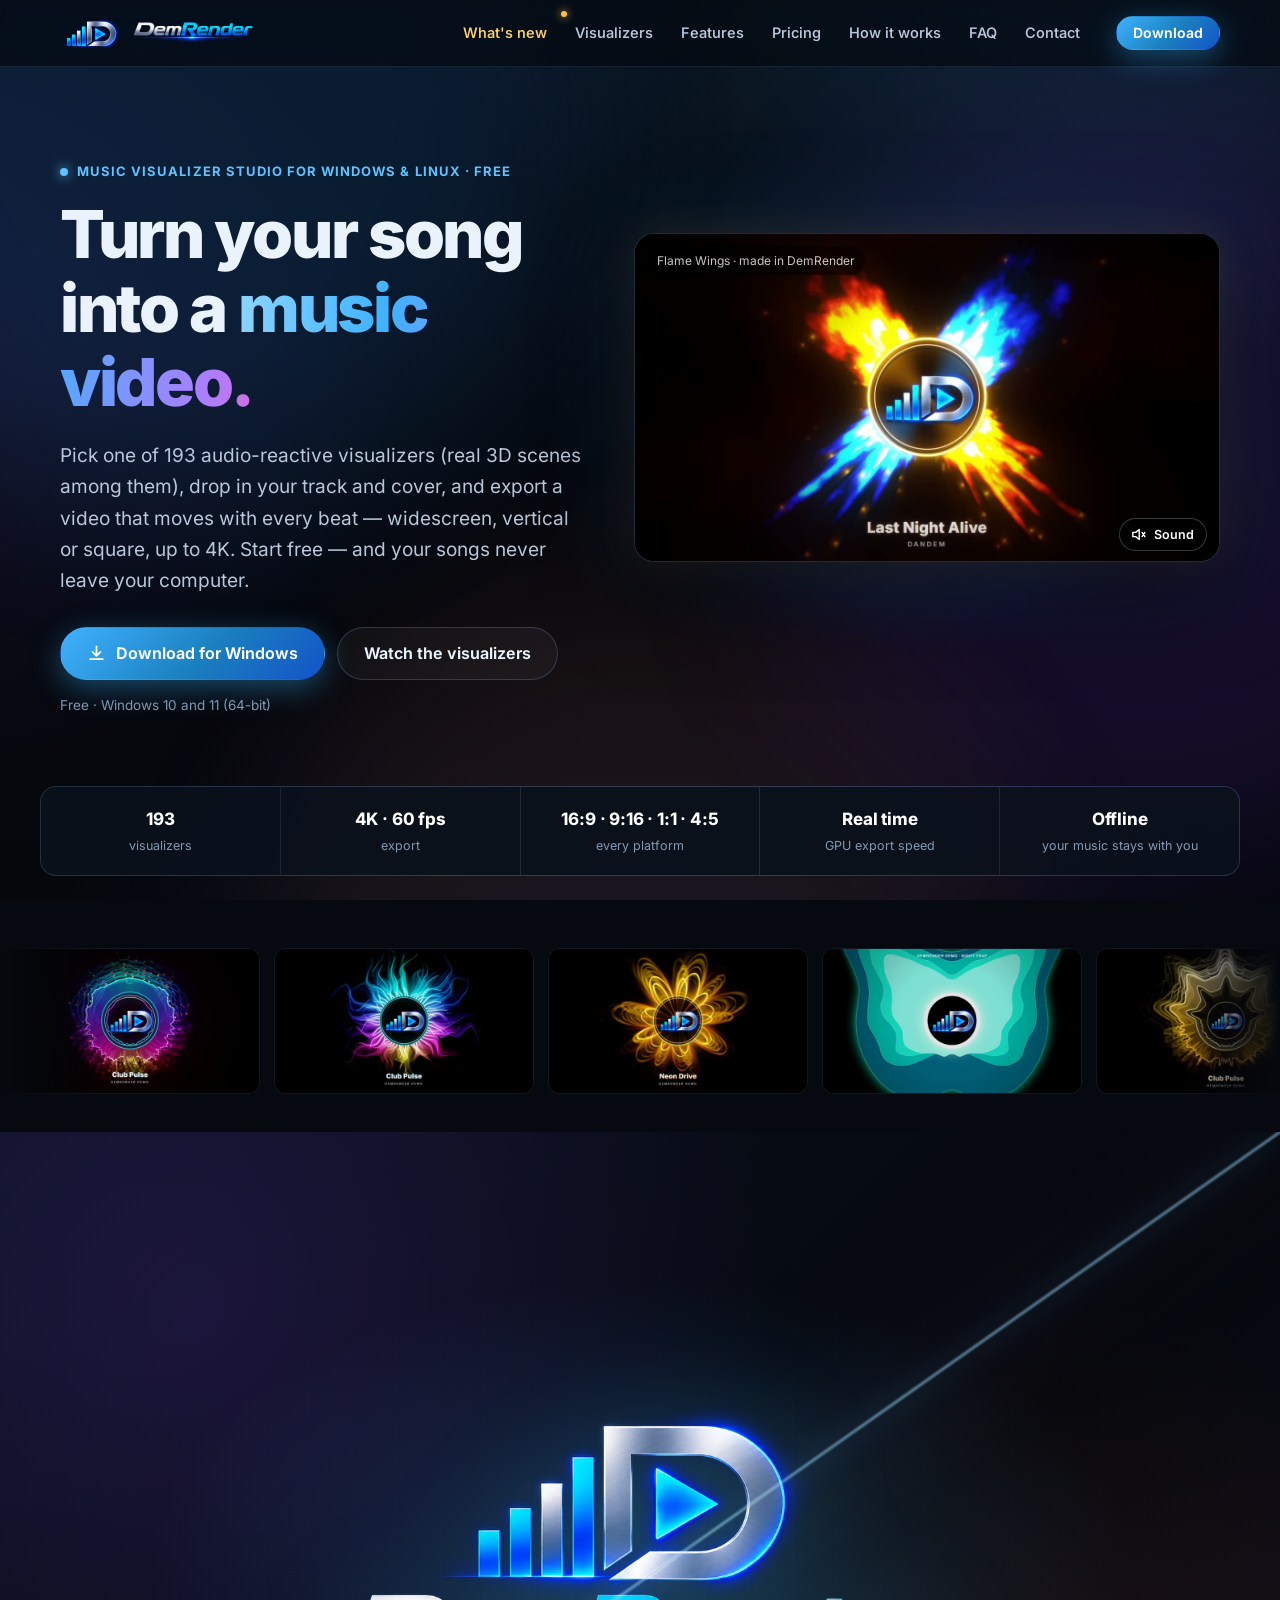
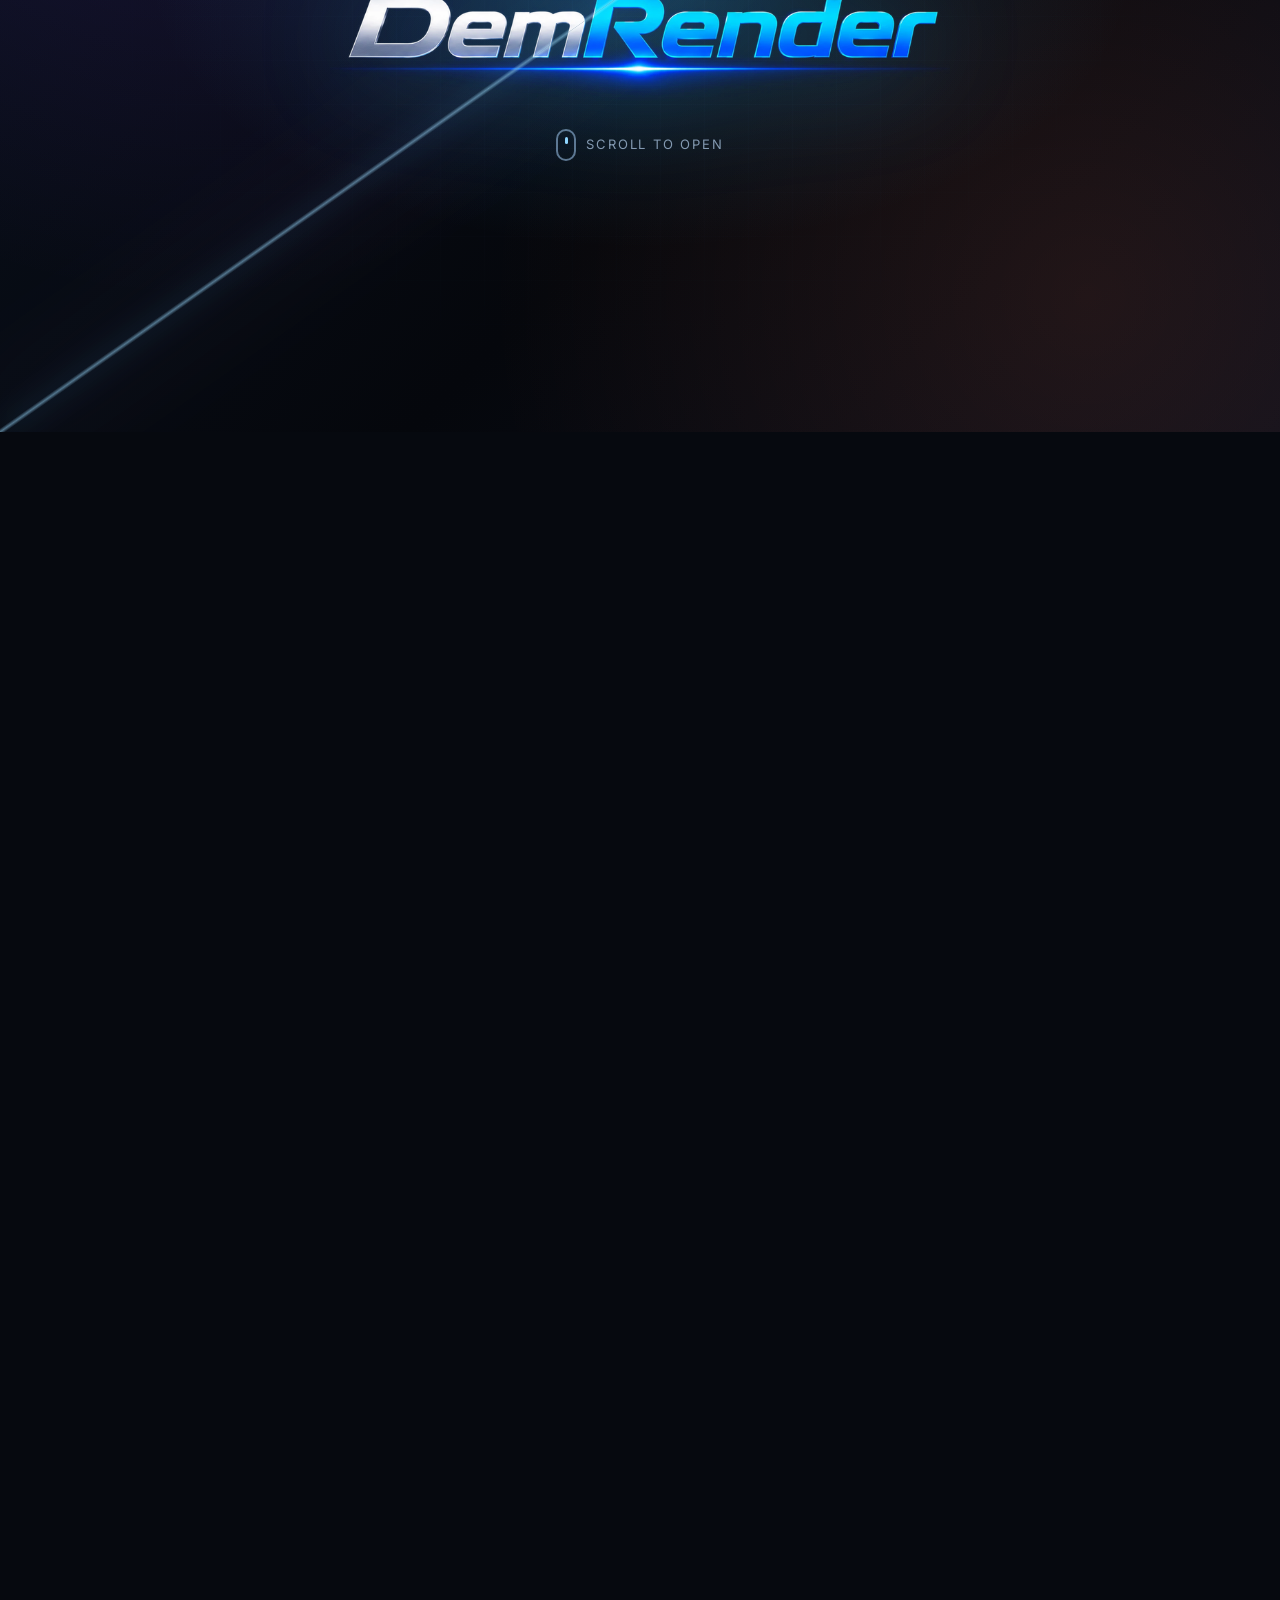
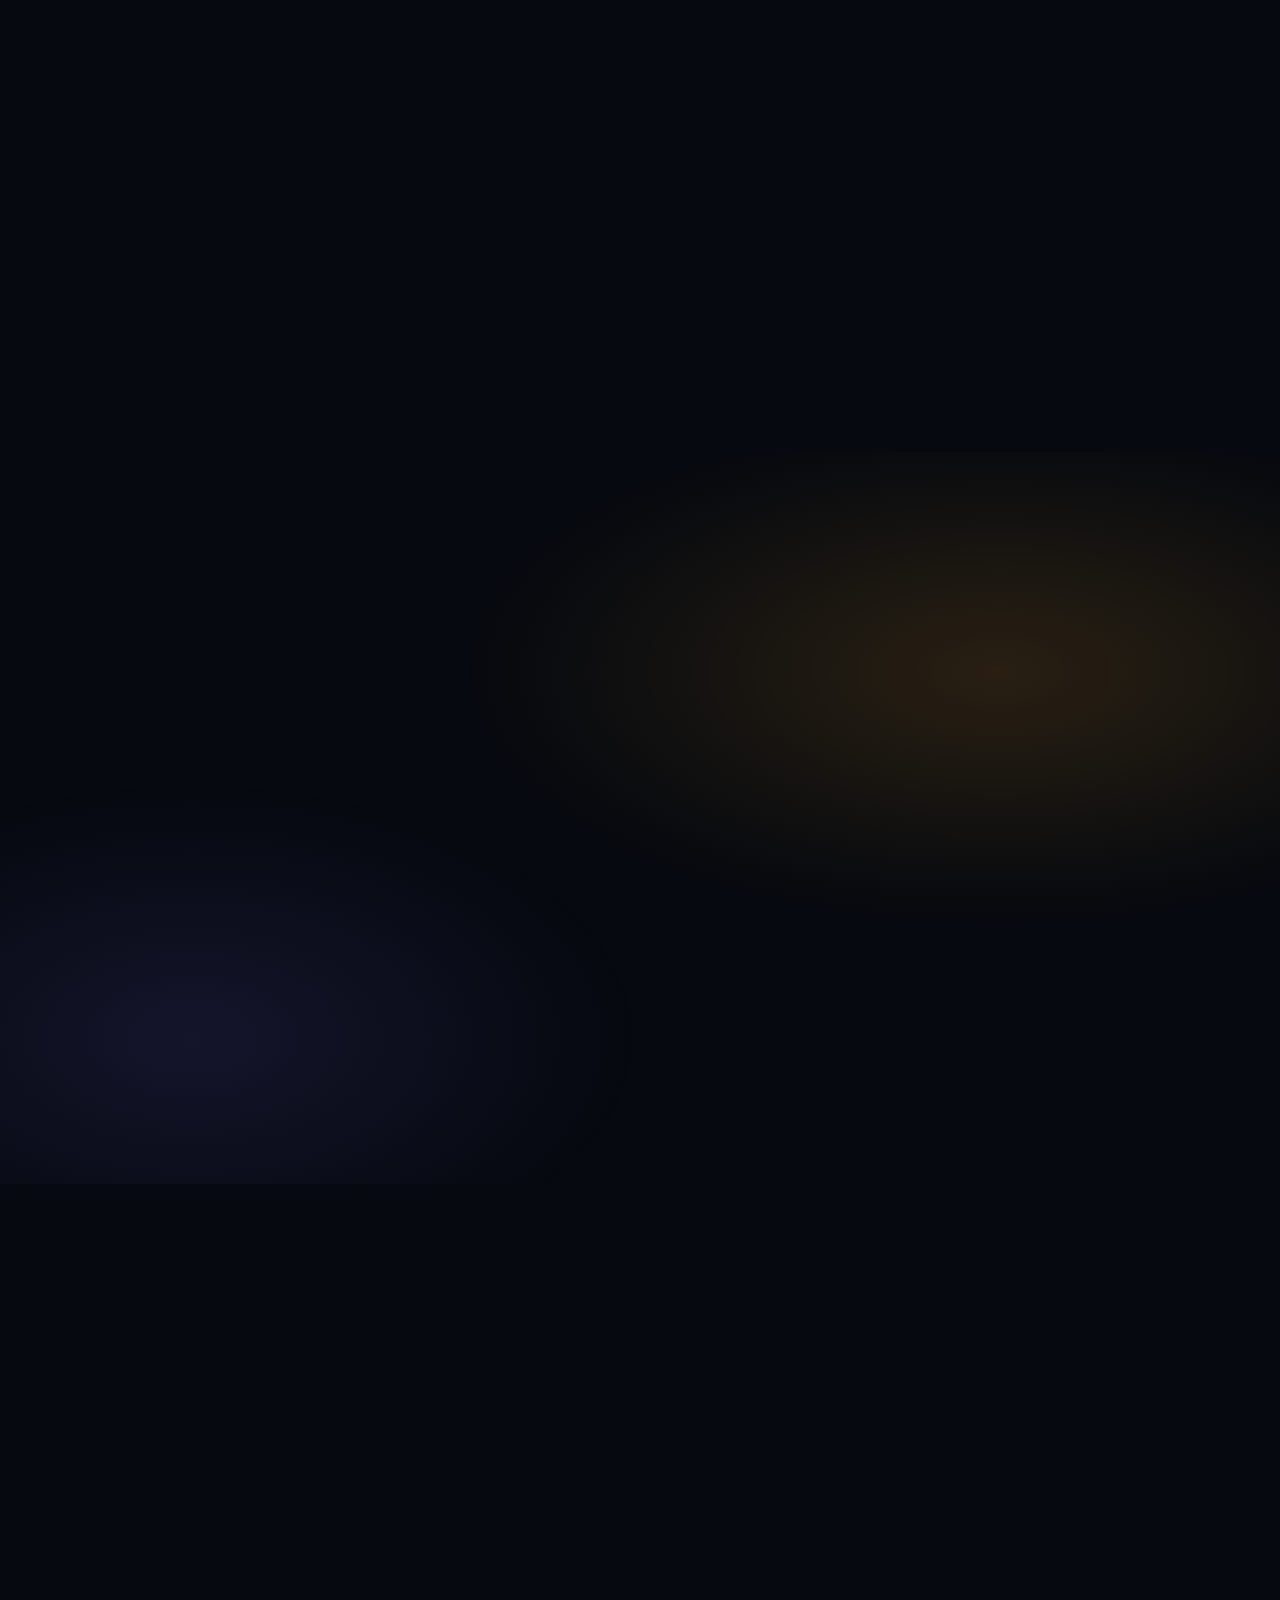
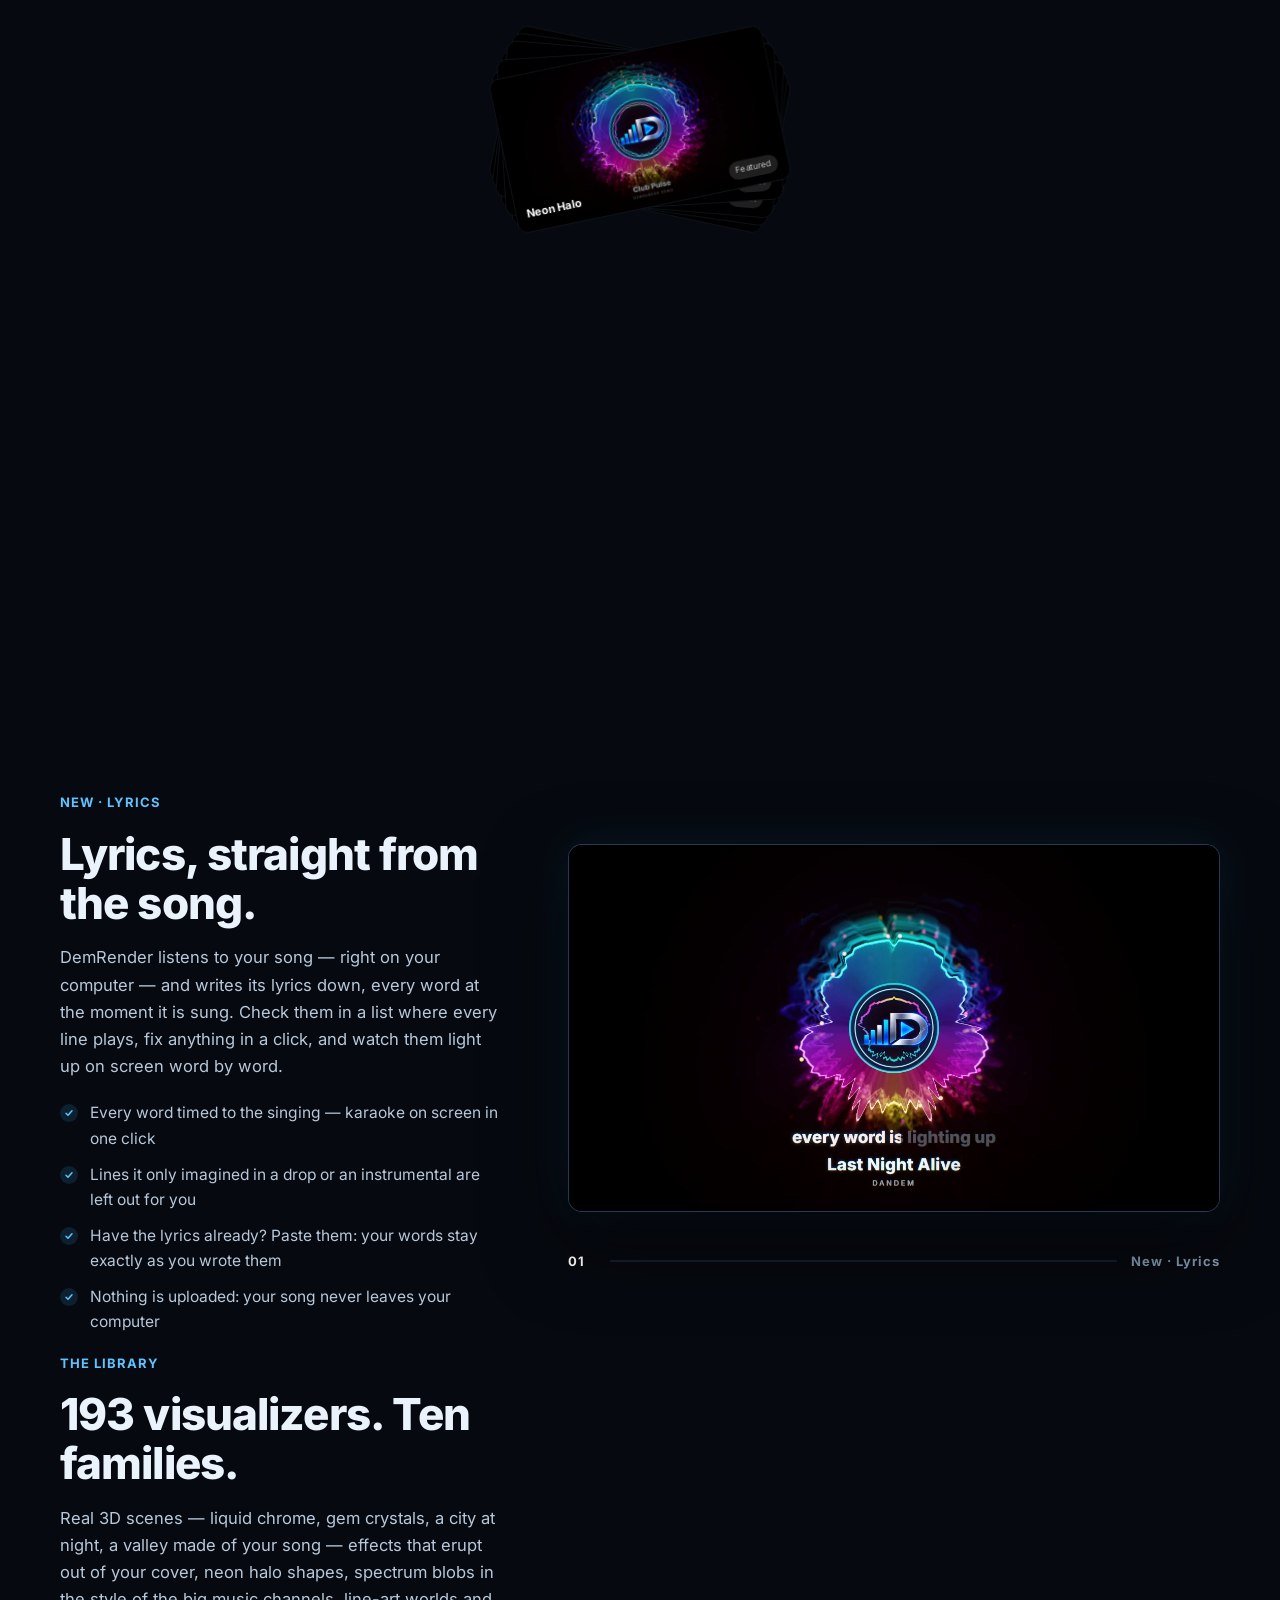
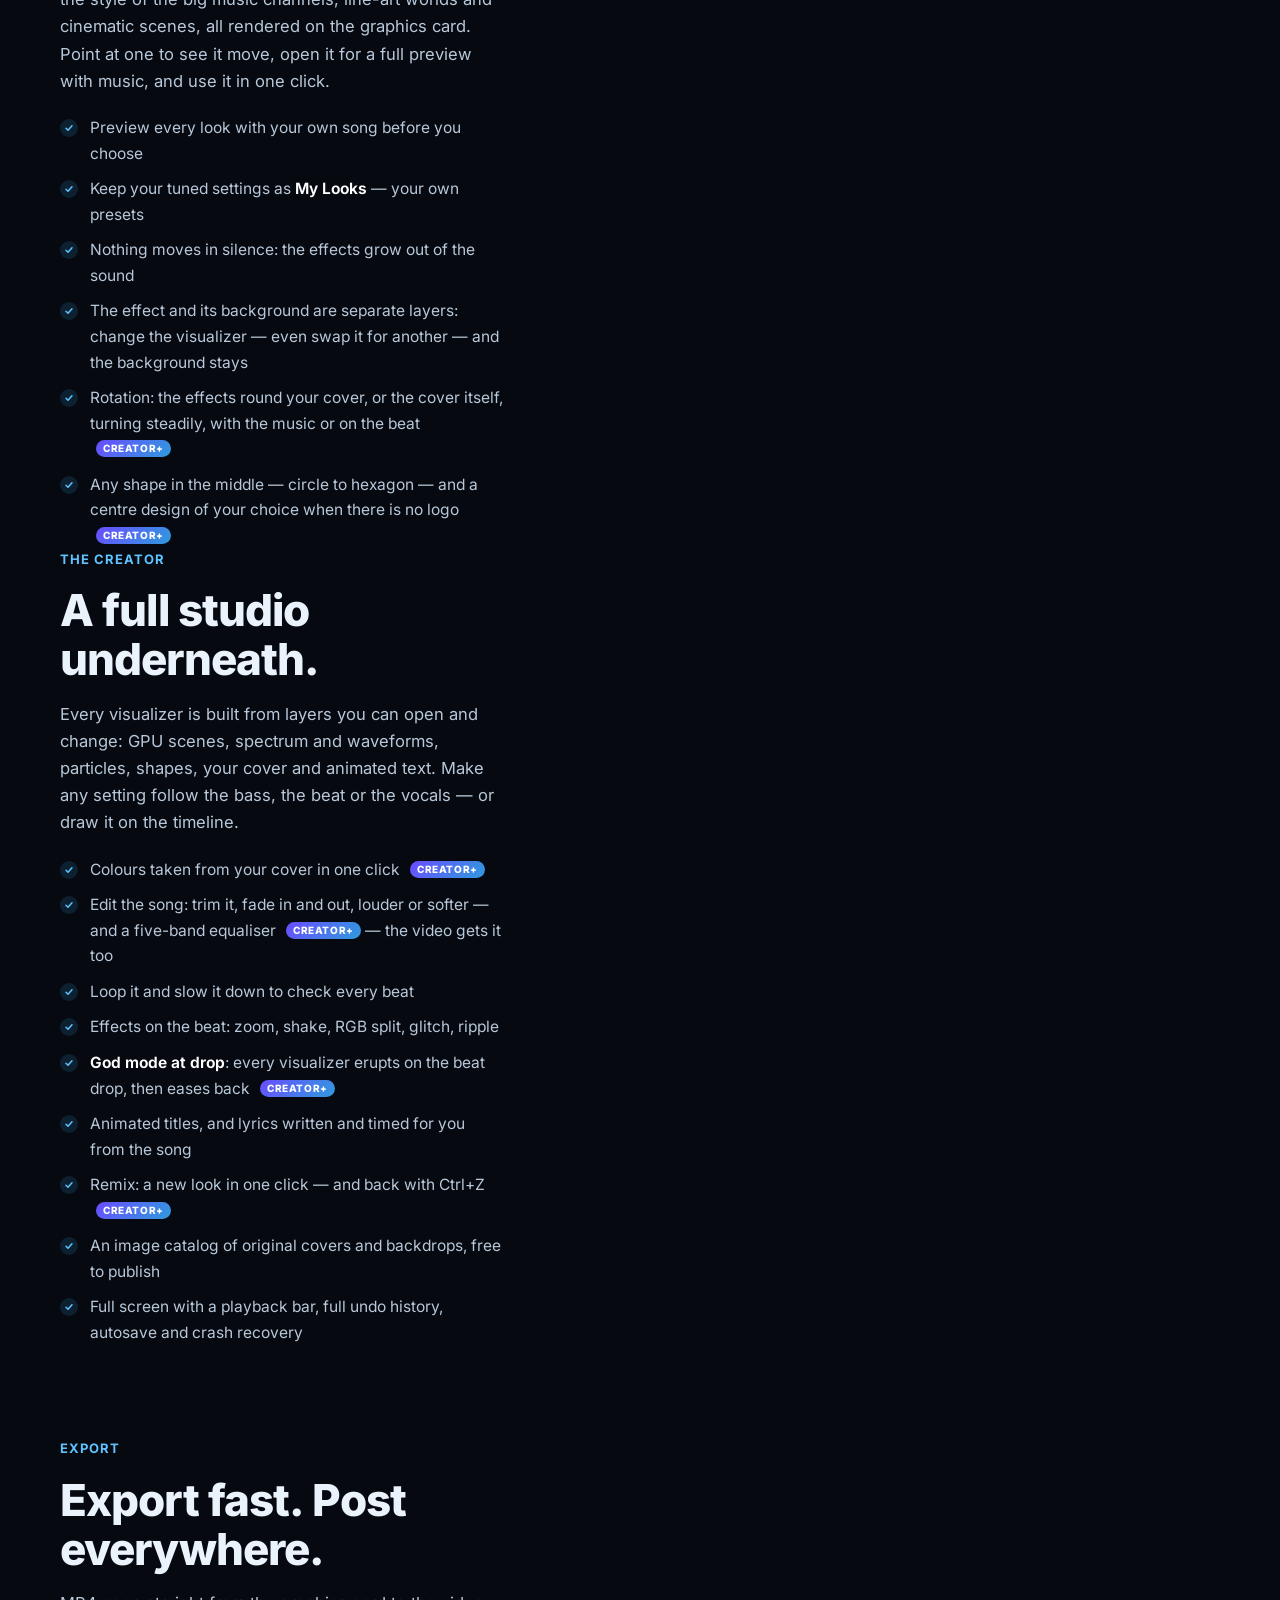
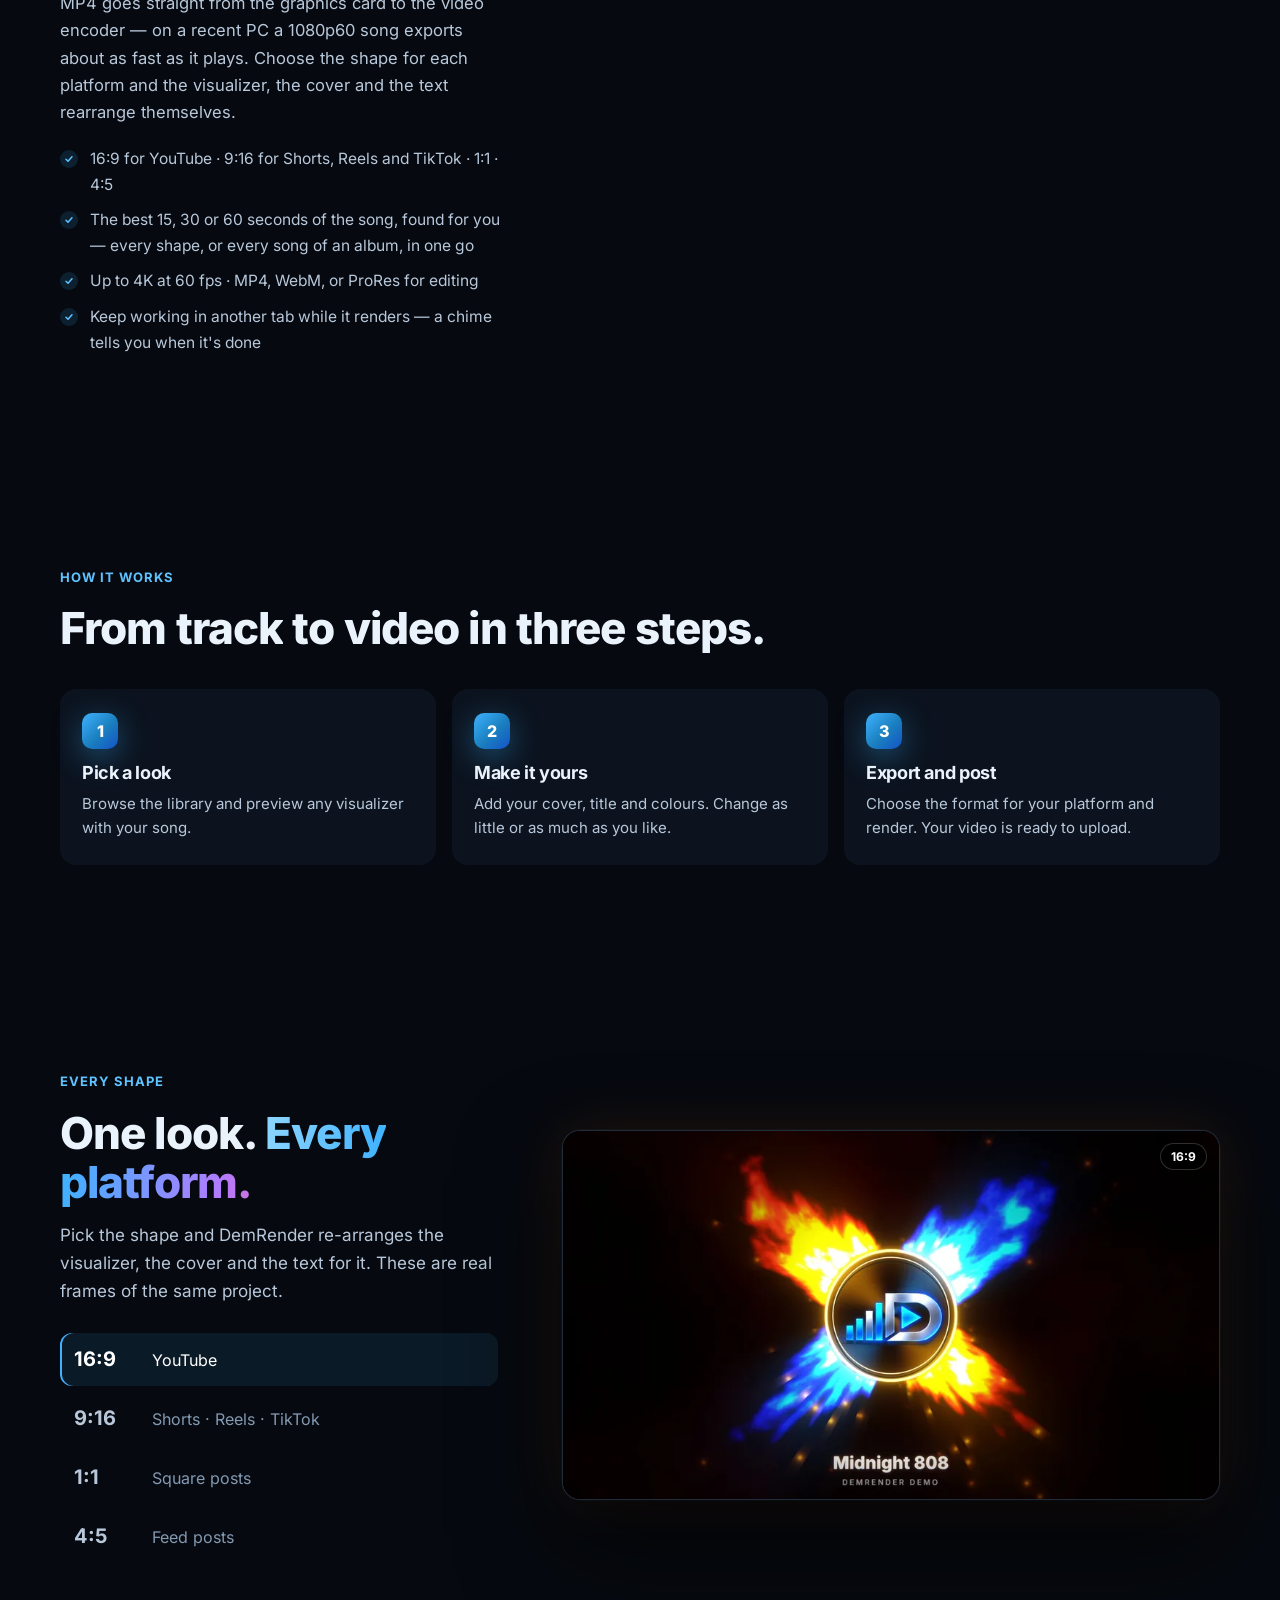
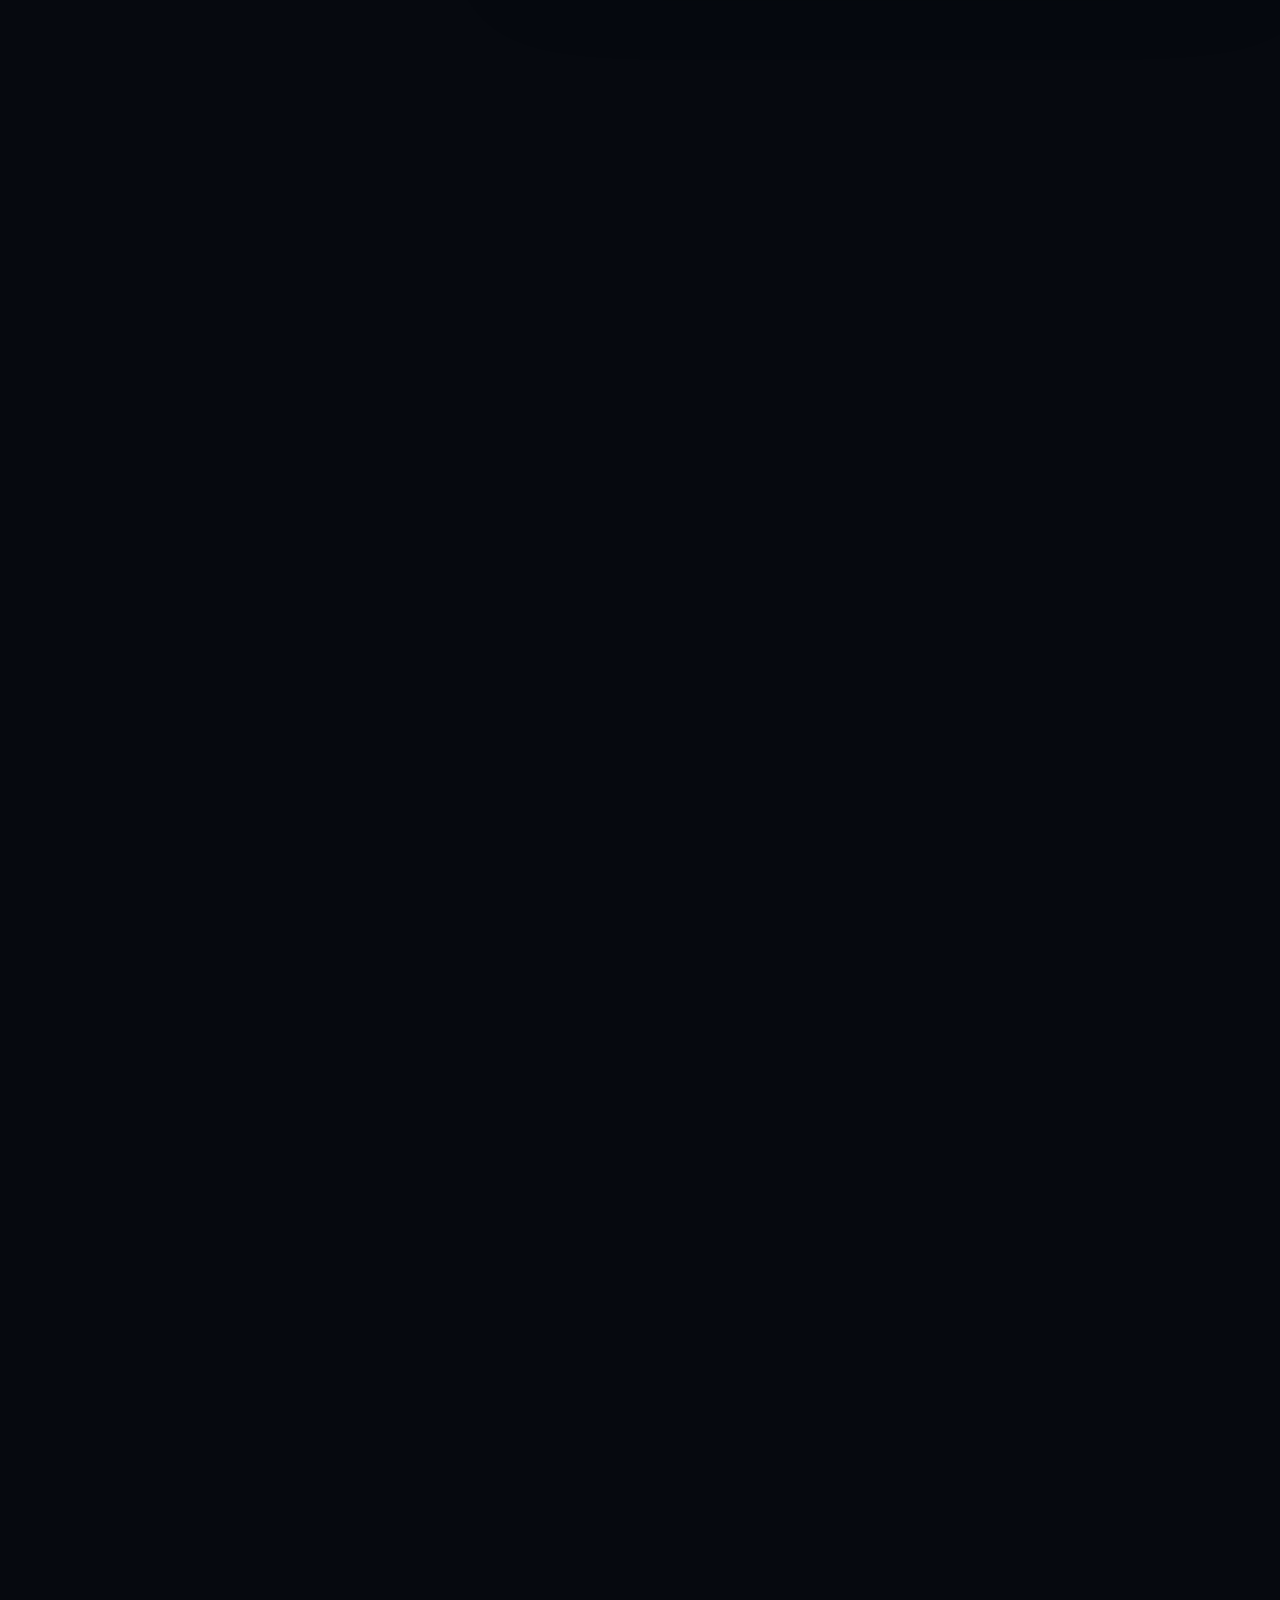
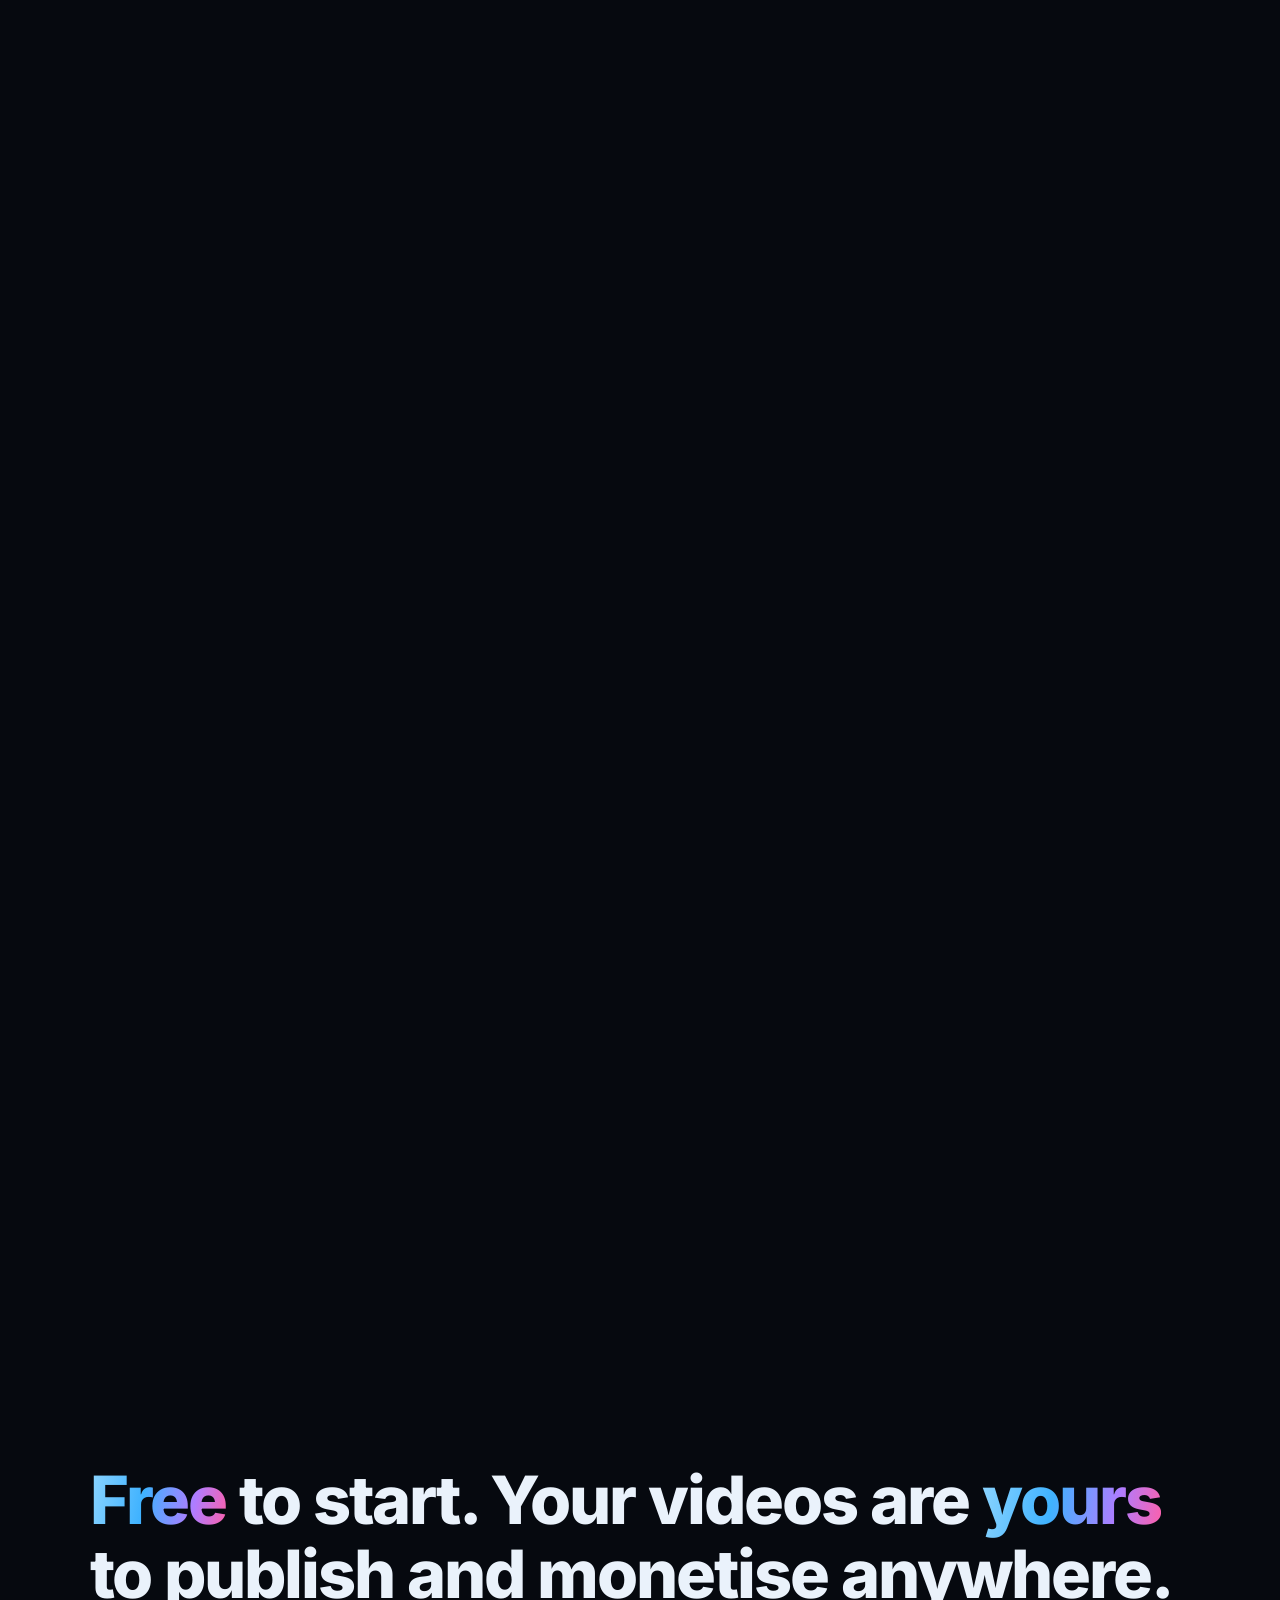
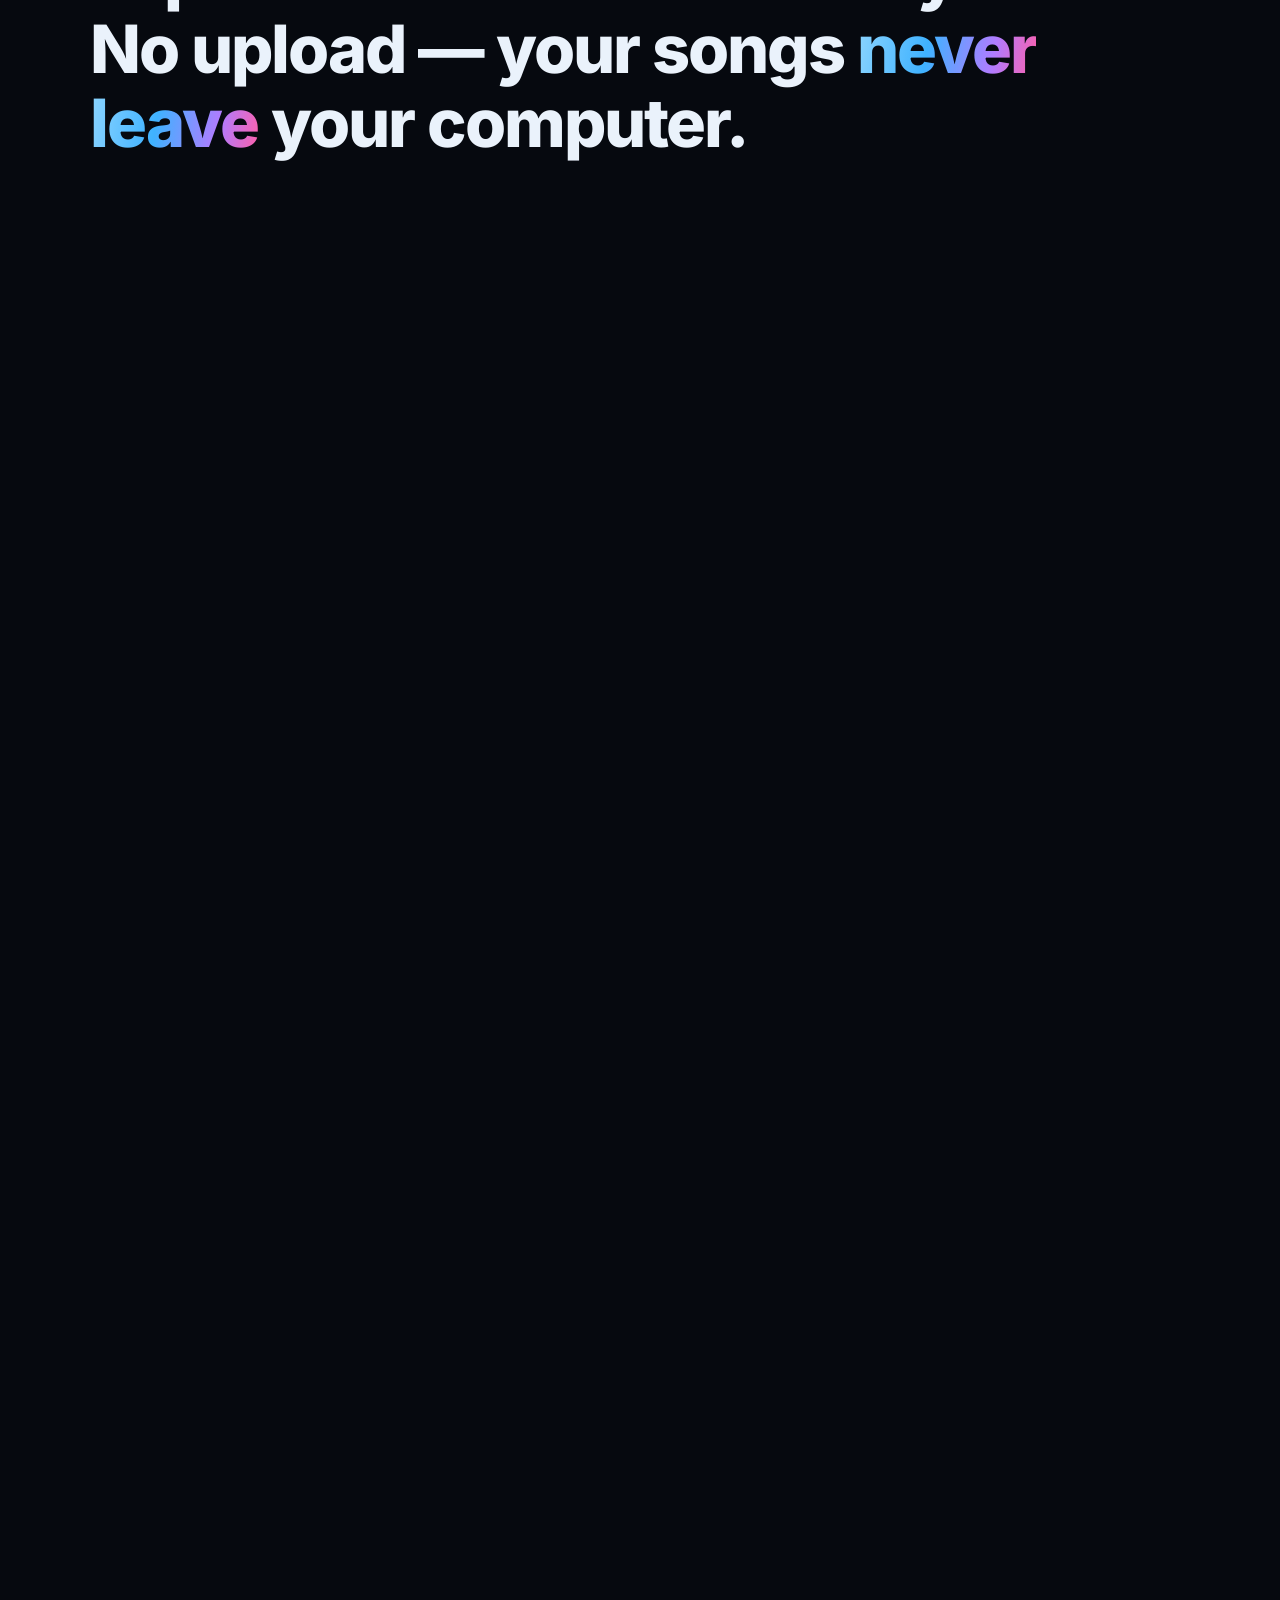
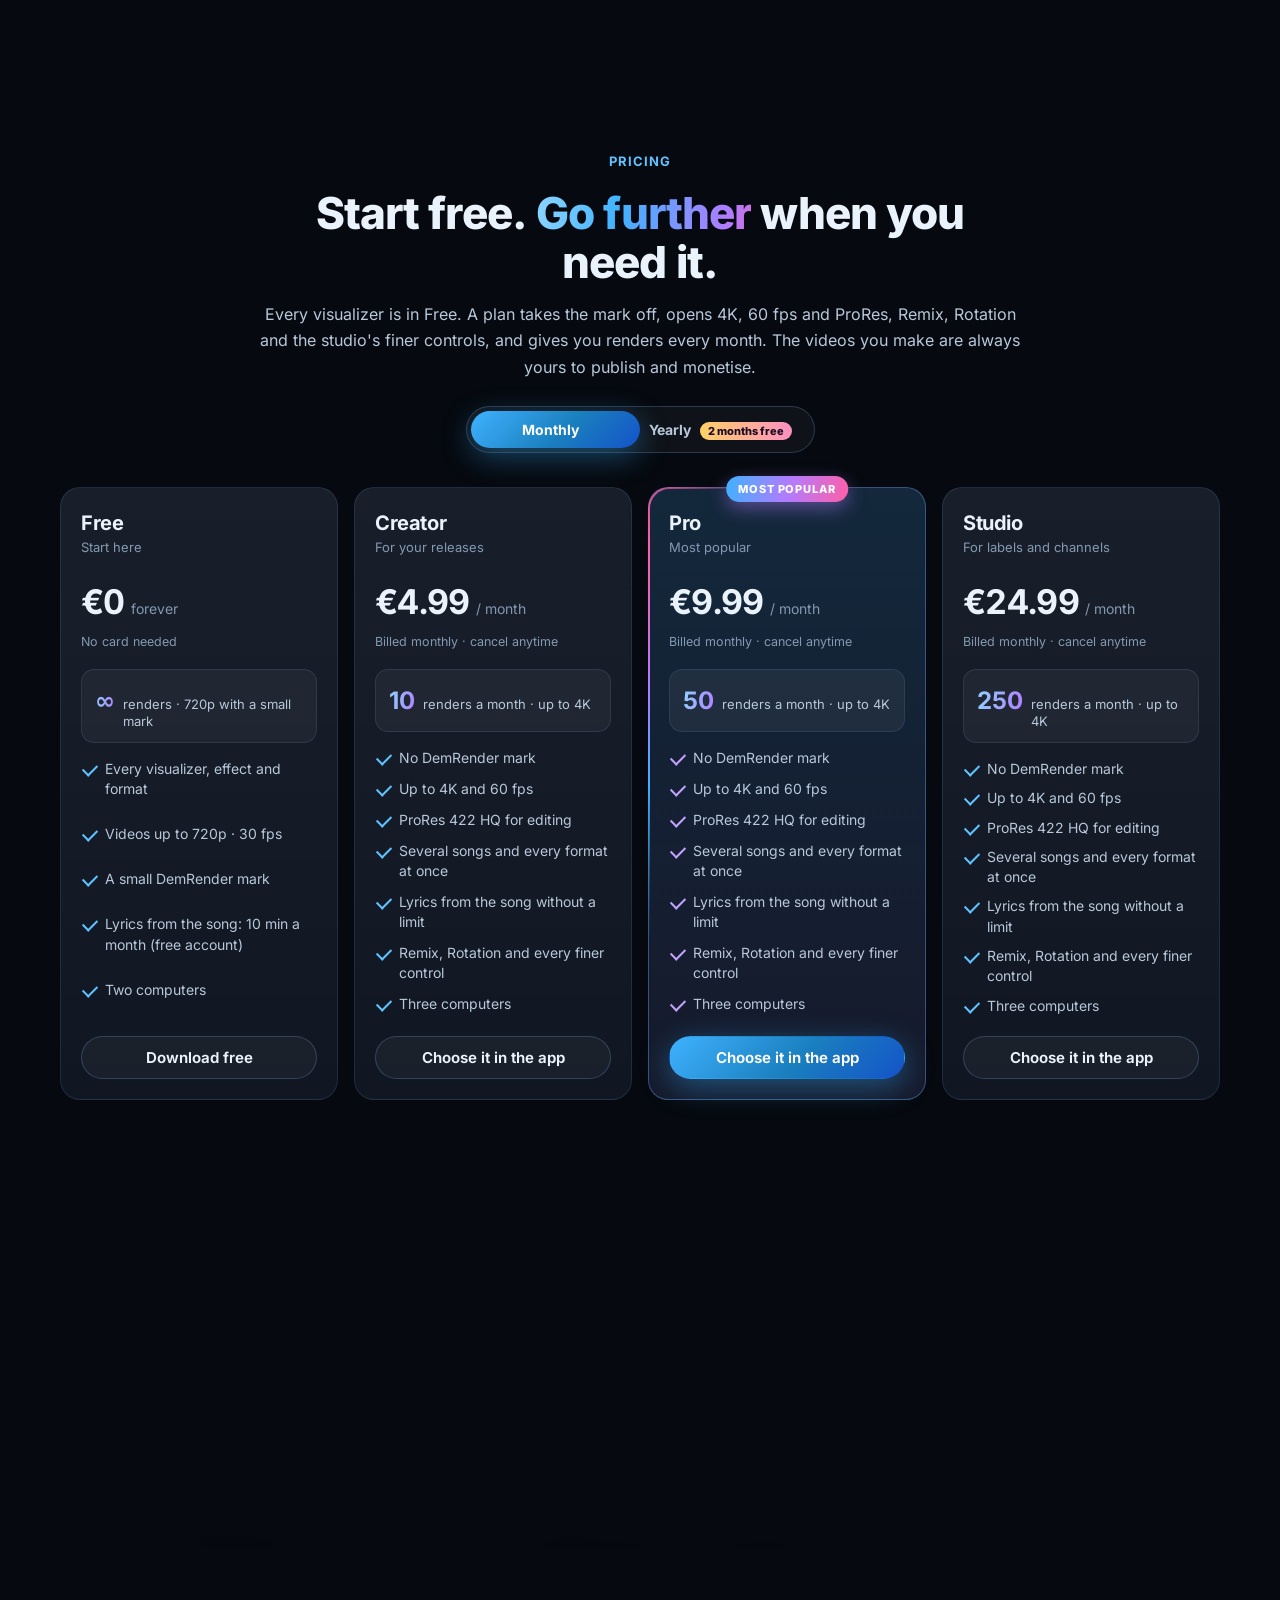
==== index.html @ 9b10d1fb "What's new showcase: use the Laser Crown visualizer for the God mode clip (nicer than the eclipse); " ====
<!DOCTYPE html>
<html lang="en">
<head>
  <meta charset="utf-8">
  <meta name="viewport" content="width=device-width, initial-scale=1">
  <meta http-equiv="Content-Security-Policy" content="default-src 'self'; script-src 'self'; style-src 'self' 'unsafe-inline'; img-src 'self' data:; media-src 'self'; font-src 'self'; connect-src 'self' https://api.github.com https://demrender-api.demrender-server.workers.dev; object-src 'none'; base-uri 'none'; form-action 'none'">
  <meta name="referrer" content="strict-origin-when-cross-origin">
  <title>DemRender — turn your song into a music video</title>
  <meta name="description" content="DemRender is a music visualizer studio for Windows and Linux: 193 audio-reactive visualizers, lyrics written and timed from your song, a full creator and fast export up to 4K — vertical, square or widescreen. Start free; plans from €4.99 a month.">
  <link rel="canonical" href="https://demrender.com/">
  <meta name="theme-color" content="#06090f">
  <meta property="og:type" content="website">
  <meta property="og:site_name" content="DemRender">
  <meta property="og:title" content="DemRender — turn your song into a music video">
  <meta property="og:description" content="193 audio-reactive visualizers, lyrics from your song, a full creator and fast export up to 4K. Start free on Windows and Linux.">
  <meta property="og:url" content="https://demrender.com/">
  <meta property="og:image" content="https://demrender.com/assets/img/og.jpg">
  <meta property="og:image:width" content="1200">
  <meta property="og:image:height" content="630">
  <meta name="twitter:card" content="summary_large_image">
  <link rel="icon" href="/favicon.ico" sizes="any">
  <link rel="icon" type="image/png" href="/favicon.png">
  <link rel="apple-touch-icon" href="/assets/img/apple-touch-icon.png">
  <link rel="preload" href="/assets/fonts/inter-latin-wght-normal.woff2" as="font" type="font/woff2" crossorigin>
  <link rel="stylesheet" href="/assets/site.css?v=11">
  <script src="/assets/early.js?v=7"></script>
  <script type="application/ld+json">
  {
    "@context": "https://schema.org",
    "@type": "SoftwareApplication",
    "name": "DemRender",
    "applicationCategory": "MultimediaApplication",
    "operatingSystem": "Windows 10, Windows 11, Linux",
    "description": "Music visualizer studio: audio-reactive visualizers, lyrics written and timed from the song, a full creator and video export up to 4K.",
    "url": "https://demrender.com/",
    "image": "https://demrender.com/assets/img/og.jpg",
    "offers": [
      { "@type": "Offer", "name": "Free", "price": "0", "priceCurrency": "EUR" },
      { "@type": "Offer", "name": "Creator", "price": "4.99", "priceCurrency": "EUR" },
      { "@type": "Offer", "name": "Pro", "price": "9.99", "priceCurrency": "EUR" },
      { "@type": "Offer", "name": "Studio", "price": "24.99", "priceCurrency": "EUR" }
    ],
    "publisher": { "@type": "Organization", "name": "Dandem", "email": "contact@demrender.com" }
  }
  </script>
</head>
<body>
  <a class="skip" href="#main">Skip to content</a>
  <div class="progress" id="progress" aria-hidden="true"></div>
  <div class="aurora" aria-hidden="true"><i></i><i></i><i></i></div>

  <header class="top" id="top">
    <div class="wrap top-in">
      <a class="brand" href="#top" aria-label="DemRender — home">
        <img src="/assets/img/logo-mark.png" alt="" width="120" height="60" class="brand-mark">
        <img src="/assets/img/wordmark.png" alt="DemRender" width="320" height="56" class="brand-word">
      </a>
      <nav class="nav" aria-label="Main">
        <a href="#whatsnew" class="nav-new">What's new</a>
        <a href="#visualizers">Visualizers</a>
        <a href="#features">Features</a>
        <a href="#pricing">Pricing</a>
        <a href="#how">How it works</a>
        <a href="#faq">FAQ</a>
        <a href="#contact">Contact</a>
      </nav>
      <a class="btn btn-sm btn-primary dl-link" href="https://github.com/dagafitei72-cpu/demrender-releases/releases/latest" data-dl>Download</a>
    </div>
  </header>

  <main id="main">
    <!-- ================================================================ hero -->
    <section class="hero" id="hero">
      <div class="wrap hero-in">
        <div class="hero-copy">
          <p class="eyebrow" data-reveal><span class="dot"></span>Music visualizer studio for&nbsp;Windows&nbsp;&amp;&nbsp;Linux&nbsp;·&nbsp;Free</p>
          <h1 data-reveal>Turn your song into a&nbsp;<span class="grad">music video.</span></h1>
          <p class="lead" data-reveal>Pick one of 193 audio-reactive visualizers (real 3D scenes among them), drop in your track and cover, and export a video that moves with every beat — widescreen,
            vertical or square, up to 4K. Start free — and your songs never leave your computer.</p>
          <div class="cta" data-reveal>
            <a data-magnetic class="btn btn-primary btn-lg dl-link" href="https://github.com/dagafitei72-cpu/demrender-releases/releases/latest" data-dl>
              <svg viewBox="0 0 24 24" aria-hidden="true"><path d="M12 3v12m0 0-5-5m5 5 5-5M4 19h16"/></svg>
              <span data-dl-label>Download for Windows</span>
            </a>
            <a class="btn btn-ghost btn-lg" href="#visualizers">Watch the visualizers</a>
          </div>
          <p class="dl-info" data-info>Free · Windows 10 and 11 (64-bit)</p>
          <p class="dl-alt" data-alt hidden>
            <svg viewBox="0 0 24 24" aria-hidden="true"><path d="M12 3v12m0 0-5-5m5 5 5-5M4 19h16"/></svg>
            Also for <a href="https://github.com/dagafitei72-cpu/demrender-releases/releases/latest" data-dl-alt>Linux (AppImage)</a><span data-alt-size></span>
          </p>
        </div>
        <div class="hero-stage" data-reveal>
          <div class="player" id="heroPlayer">
            <video id="heroVideo" src="/assets/media/hero-trap.mp4" poster="/assets/media/hero-trap.jpg" muted loop playsinline preload="auto" aria-label="Flame Wings visualizer on Last Night Alive by dandem, exported from DemRender"></video>
            <button class="sound" id="heroSound" type="button" aria-pressed="false" title="Sound on">
              <svg class="i-off" viewBox="0 0 24 24" aria-hidden="true"><path d="M4 9h4l5-4v14l-5-4H4z"/><path d="M17 9l4 6m0-6-4 6"/></svg>
              <svg class="i-on" viewBox="0 0 24 24" aria-hidden="true"><path d="M4 9h4l5-4v14l-5-4H4z"/><path d="M16.5 8.5a5 5 0 0 1 0 7M19 6a8.5 8.5 0 0 1 0 12"/></svg>
              <span>Sound</span>
            </button>
            <span class="tag">Flame Wings · made in DemRender</span>
          </div>
          <canvas class="eq" id="heroEq" aria-hidden="true"></canvas>
        </div>
      </div>
      <ul class="wrap stats" aria-label="DemRender at a glance" data-reveal>
        <li><b data-count="193">193</b><span>visualizers</span></li>
        <li><b>4K · 60 fps</b><span>export</span></li>
        <li><b>16:9 · 9:16 · 1:1 · 4:5</b><span>every platform</span></li>
        <li><b>Real time</b><span>GPU export speed</span></li>
        <li><b>Offline</b><span>your music stays with you</span></li>
      </ul>
      <div class="marquee" aria-label="A few of the visualizers">
        <div class="mq-track" id="mqTrack">
            <button class="mq-item" type="button" data-clip="pro-neon-halo" data-name="Neon Halo"><img src="/assets/media/pro-neon-halo.webp" alt="" width="320" height="180" loading="lazy"><span>Neon Halo</span></button>
            <button class="mq-item" type="button" data-clip="plasma-tendrils" data-name="Plasma Tendrils"><img src="/assets/media/plasma-tendrils.webp" alt="" width="320" height="180" loading="lazy"><span>Plasma Tendrils</span></button>
            <button class="mq-item" type="button" data-clip="solar-flares" data-name="Solar Flares"><img src="/assets/media/solar-flares.webp" alt="" width="320" height="180" loading="lazy"><span>Solar Flares</span></button>
            <button class="mq-item" type="button" data-clip="teal-ears" data-name="Teal Ears"><img src="/assets/media/teal-ears.webp" alt="" width="320" height="180" loading="lazy"><span>Teal Ears</span></button>
            <button class="mq-item" type="button" data-clip="halo-crown" data-name="Halo Crown"><img src="/assets/media/halo-crown.webp" alt="" width="320" height="180" loading="lazy"><span>Halo Crown</span></button>
            <button class="mq-item" type="button" data-clip="lightning-halo" data-name="Lightning Halo"><img src="/assets/media/lightning-halo.webp" alt="" width="320" height="180" loading="lazy"><span>Lightning Halo</span></button>
            <button class="mq-item" type="button" data-clip="supernova" data-name="Supernova"><img src="/assets/media/supernova.webp" alt="" width="320" height="180" loading="lazy"><span>Supernova</span></button>
            <button class="mq-item" type="button" data-clip="vital-signs" data-name="Vital Signs"><img src="/assets/media/vital-signs.webp" alt="" width="320" height="180" loading="lazy"><span>Vital Signs</span></button>
            <button class="mq-item" type="button" data-clip="double-helix" data-name="Double Helix"><img src="/assets/media/double-helix.webp" alt="" width="320" height="180" loading="lazy"><span>Double Helix</span></button>
            <button class="mq-item" type="button" data-clip="flame-wings" data-name="Flame Wings"><img src="/assets/media/flame-wings.webp" alt="" width="320" height="180" loading="lazy"><span>Flame Wings</span></button>
        </div>
      </div>
    </section>

    <!-- ============================================ the gates: open on the scroll -->
    <section class="gate" id="gate" aria-label="Your music, made visible">
      <div class="gate-sticky">
        <div class="gate-inside">
          <video class="gate-video" src="/assets/media/gate-neon-halo.mp4" poster="/assets/media/gate-neon-halo.jpg" muted loop playsinline preload="none" data-auto aria-hidden="true"></video>
          <div class="gate-copy">
            <p class="eyebrow">Made in DemRender</p>
            <h2>Your music, <span class="grad">made visible.</span></h2>
            <p>Every visualizer in DemRender moves with the bass, the beat and the voice — like this one.</p>
          </div>
        </div>
        <div class="gate-door gate-a" aria-hidden="true">
          <div class="gate-face">
            <img src="/assets/img/logo-full.png" alt="" width="900" height="432" class="gate-logo">
            <p class="gate-hint"><span class="mouse"><i></i></span>Scroll to open</p>
          </div>
        </div>
        <div class="gate-door gate-b" aria-hidden="true">
          <div class="gate-face">
            <img src="/assets/img/logo-full.png" alt="" width="900" height="432" class="gate-logo">
            <p class="gate-hint"><span class="mouse"><i></i></span>Scroll to open</p>
          </div>
        </div>
        <div class="gate-seam" aria-hidden="true"></div>
      </div>
    </section>

    <!-- ===================================================== what's new: God mode -->
    <section class="section whatsnew" id="whatsnew" aria-label="What's new in DemRender">
      <div class="wrap">
        <p class="eyebrow new-badge" data-reveal><span class="pulse-dot"></span>New in 1.1.6 · God mode at drop</p>
        <div class="wn-grid">
          <div class="wn-copy" data-reveal>
            <h2>Your visualizer stays calm… <span class="grad">then the drop hits.</span></h2>
            <p class="sub">Flip one switch and every visualizer erupts on the beat drop — bigger, brighter, more energy, with a punch of zoom, shake and light — then eases back. One switch, all 193 visualizers, each in its own style.</p>
            <ul class="wn-steps" data-stagger>
              <li><span class="wn-n">1</span><div><b>Turn it on</b><span>Project settings → God mode at drop. It's a plan feature.</span></div></li>
              <li><span class="wn-n">2</span><div><b>DemRender finds the drops</b><span>The gold bands on the timeline. Drag, resize, add or remove them to place the eruption exactly where you want.</span></div></li>
              <li><span class="wn-n">3</span><div><b>Dial the madness</b><span>Intensity, size, energy, light and screen impact — from a subtle lift to total chaos.</span></div></li>
            </ul>
            <a class="btn btn-primary dl-link" href="https://github.com/dagafitei72-cpu/demrender-releases/releases/latest" data-dl>Try it — download free</a>
          </div>
          <figure class="wn-video" data-reveal data-tilt>
            <div class="wn-frame">
              <video src="/assets/media/godmode.mp4?v=2" poster="/assets/media/godmode.jpg?v=2" width="1280" height="720" muted loop playsinline preload="none" data-auto aria-label="A Laser Crown visualizer erupting on the drop with God mode"></video>
              <button class="wn-sound" type="button" aria-pressed="false" aria-label="Play with sound"><svg viewBox="0 0 24 24" fill="none" stroke="currentColor" stroke-width="2" stroke-linecap="round" stroke-linejoin="round"><path d="M11 5 6 9H2v6h4l5 4z"/><path class="wave" d="M16 9a4 4 0 0 1 0 6M19 6a8 8 0 0 1 0 12"/></svg></button>
              <span class="wn-tag">God mode · ON</span>
            </div>
          </figure>
        </div>
      </div>
    </section>

    <!-- ========================================================== gallery -->
    <section class="section" id="visualizers">
      <div class="wrap">
        <p class="eyebrow" data-reveal>Made in DemRender</p>
        <h2 data-reveal>Every frame driven by <span class="grad">the music.</span></h2>
        <p class="sub" data-reveal>These clips were exported straight from DemRender, on its own demo tracks. Point at one to see it move — click for sound.</p>
        <div class="gallery" id="gallery" data-deal>
          <button class="clip" data-clip="pro-neon-halo" data-name="Neon Halo" data-family="Featured"></button>
          <button class="clip" data-clip="plasma-tendrils" data-name="Plasma Tendrils" data-family="Burst"></button>
          <button class="clip" data-clip="solar-flares" data-name="Solar Flares" data-family="Burst"></button>
          <button class="clip" data-clip="teal-ears" data-name="Teal Ears" data-family="Spectrum blobs"></button>
          <button class="clip" data-clip="halo-crown" data-name="Halo Crown" data-family="Halo shapes"></button>
          <button class="clip" data-clip="lightning-halo" data-name="Lightning Halo" data-family="Burst"></button>
          <button class="clip" data-clip="supernova" data-name="Supernova" data-family="Burst"></button>
          <button class="clip" data-clip="vital-signs" data-name="Vital Signs" data-family="Worlds"></button>
          <button class="clip" data-clip="double-helix" data-name="Double Helix" data-family="Worlds"></button>
        </div>
        <p class="more" data-reveal>…and 184 more, from neon line art to real 3D scenes. Every one of them can be changed down to the last setting.</p>
      </div>
    </section>

    <!-- ========================================================= features -->
    <section class="section" id="features">
      <div class="wrap">
        <div class="feature flip">
          <div class="feature-copy" data-reveal>
            <p class="eyebrow">New · Lyrics</p>
            <h2>Lyrics, straight from the song.</h2>
            <p>DemRender listens to your song — right on your computer — and writes its lyrics down, every word at the moment it is sung.
              Check them in a list where every line plays, fix anything in a click, and watch them light up on screen word by word.</p>
            <ul class="ticks">
              <li>Every word timed to the singing — karaoke on screen in one click</li>
              <li>Lines it only imagined in a drop or an instrumental are left out for you</li>
              <li>Have the lyrics already? Paste them: your words stay exactly as you wrote them</li>
              <li>Nothing is uploaded: your song never leaves your computer</li>
            </ul>
          </div>
          <figure class="shot" data-tilt><video src="/assets/media/lyrics-karaoke.mp4" poster="/assets/media/lyrics-karaoke.jpg" width="1280" height="720" muted loop playsinline preload="none" data-auto aria-label="Lyrics lighting up word by word under the Neon Halo visualizer"></video></figure>
        </div>

        <div class="feature">
          <div class="feature-copy" data-reveal>
            <p class="eyebrow">The library</p>
            <h2>193 visualizers. Ten families.</h2>
            <p>Real 3D scenes — liquid chrome, gem crystals, a city at night, a valley made of your song — effects that erupt out of your cover, neon halo
              shapes, spectrum blobs in the style of the big music channels, line-art worlds and cinematic scenes, all rendered on the graphics card. Point at one to see it move, open it for a full preview with music, and use it in one click.</p>
            <ul class="ticks">
              <li>Preview every look with your own song before you choose</li>
              <li>Keep your tuned settings as <b>My Looks</b> — your own presets</li>
              <li>Nothing moves in silence: the effects grow out of the sound</li>
              <li>The effect and its background are separate layers: change the visualizer — even swap it for another — and the background stays</li>
              <li>Rotation: the effects round your cover, or the cover itself, turning steadily, with the music or on the beat <span class="plus" title="With a plan: Creator, Pro or Studio">Creator+</span></li>
              <li>Any shape in the middle — circle to hexagon — and a centre design of your choice when there is no logo <span class="plus" title="With a plan: Creator, Pro or Studio">Creator+</span></li>
            </ul>
          </div>
          <figure class="shot" data-tilt><img src="/assets/shots/app-library.webp" width="2400" height="1328" loading="lazy" alt="The DemRender visualizer library, showing the Burst family"></figure>
        </div>

        <div class="feature flip">
          <div class="feature-copy" data-reveal>
            <p class="eyebrow">The creator</p>
            <h2>A full studio underneath.</h2>
            <p>Every visualizer is built from layers you can open and change: GPU scenes, spectrum and waveforms, particles, shapes, your cover and animated text.
              Make any setting follow the bass, the beat or the vocals — or draw it on the timeline.</p>
            <ul class="ticks">
              <li>Colours taken from your cover in one click <span class="plus" title="With a plan: Creator, Pro or Studio">Creator+</span></li>
              <li>Edit the song: trim it, fade in and out, louder or softer — and a five-band equaliser <span class="plus" title="With a plan: Creator, Pro or Studio">Creator+</span> — the video gets it too</li>
              <li>Loop it and slow it down to check every beat</li>
              <li>Effects on the beat: zoom, shake, RGB split, glitch, ripple</li>
              <li><b>God mode at drop</b>: every visualizer erupts on the beat drop, then eases back <span class="plus" title="With a plan: Creator, Pro or Studio">Creator+</span></li>
              <li>Animated titles, and lyrics written and timed for you from the song</li>
              <li>Remix: a new look in one click — and back with Ctrl+Z <span class="plus" title="With a plan: Creator, Pro or Studio">Creator+</span></li>
              <li>An image catalog of original covers and backdrops, free to publish</li>
              <li>Full screen with a playback bar, full undo history, autosave and crash recovery</li>
            </ul>
          </div>
          <figure class="shot" data-tilt><img src="/assets/shots/app-creator-scene.webp" width="2400" height="1328" loading="lazy" alt="The DemRender creator with the Neon Halo visualizer and its settings"></figure>
        </div>

        <div class="feature">
          <div class="feature-copy" data-reveal>
            <p class="eyebrow">Export</p>
            <h2>Export fast. Post everywhere.</h2>
            <p>MP4 goes straight from the graphics card to the video encoder — on a recent PC a 1080p60 song exports about as fast as it plays. Choose the shape
              for each platform and the visualizer, the cover and the text rearrange themselves.</p>
            <ul class="ticks">
              <li>16:9 for YouTube · 9:16 for Shorts, Reels and TikTok · 1:1 · 4:5</li>
              <li>The best 15, 30 or 60 seconds of the song, found for you — every shape, or every song of an album, in one go</li>
              <li>Up to 4K at 60 fps · MP4, WebM, or ProRes for editing</li>
              <li>Keep working in another tab while it renders — a chime tells you when it's done</li>
            </ul>
          </div>
          <div class="export-visual" data-tilt>
            <figure class="shot"><img src="/assets/shots/app-export.webp" width="2400" height="1328" loading="lazy" alt="The DemRender export window"></figure>
            <div class="phone" aria-hidden="true">
              <video src="/assets/media/vertical-flame-wings.mp4" poster="/assets/media/vertical-flame-wings.jpg" muted loop playsinline preload="none" data-auto></video>
            </div>
          </div>
        </div>
      </div>
    </section>

    <!-- ===================================================== how it works -->
    <section class="section" id="how">
      <div class="wrap">
        <p class="eyebrow" data-reveal>How it works</p>
        <h2 data-reveal>From track to video in three steps.</h2>
        <ol class="steps" id="steps" data-stagger>
          <li class="steps-line" aria-hidden="true"><i></i></li>
          <li><span class="n">1</span><h3>Pick a look</h3><p>Browse the library and preview any visualizer with your song.</p></li>
          <li><span class="n">2</span><h3>Make it yours</h3><p>Add your cover, title and colours. Change as little or as much as you like.</p></li>
          <li><span class="n">3</span><h3>Export and post</h3><p>Choose the format for your platform and render. Your video is ready to upload.</p></li>
        </ol>
      </div>
    </section>

    <!-- ========================================================== formats -->
    <section class="section morph-section" id="formats">
      <div class="morph-sticky">
        <div class="wrap morph-in">
          <div class="morph-copy">
            <p class="eyebrow">Every shape</p>
            <h2>One look. <span class="grad">Every platform.</span></h2>
            <p class="sub">Pick the shape and DemRender re-arranges the visualizer, the cover and the text for it. These are real frames of the same project.</p>
            <ol class="morph-list">
              <li data-i="0" class="on"><b>16:9</b><span>YouTube</span></li>
              <li data-i="1"><b>9:16</b><span>Shorts · Reels · TikTok</span></li>
              <li data-i="2"><b>1:1</b><span>Square posts</span></li>
              <li data-i="3"><b>4:5</b><span>Feed posts</span></li>
            </ol>
          </div>
          <div class="morph-stage">
            <div class="morph-frame" id="morphFrame">
              <img src="/assets/formats/landscape.webp" width="900" height="506" alt="The visualizer in 16:9" data-i="0" class="on">
              <img src="/assets/formats/vertical.webp" width="506" height="900" alt="The visualizer in 9:16" data-i="1">
              <img src="/assets/formats/square.webp" width="900" height="900" alt="The visualizer in 1:1" data-i="2">
              <img src="/assets/formats/portrait.webp" width="720" height="900" alt="The visualizer in 4:5" data-i="3">
              <span class="morph-badge" id="morphBadge">16:9</span>
            </div>
          </div>
        </div>
      </div>
      <div class="wrap rm-only">
        <div class="formats" data-stagger>
          <figure class="fmt" style="--ar: 16 / 9"><img src="/assets/formats/landscape.webp" width="900" height="506" loading="lazy" alt="The visualizer in 16:9"><figcaption><b>16:9</b>YouTube</figcaption></figure>
          <figure class="fmt" style="--ar: 9 / 16"><img src="/assets/formats/vertical.webp" width="506" height="900" loading="lazy" alt="The visualizer in 9:16"><figcaption><b>9:16</b>Shorts · Reels · TikTok</figcaption></figure>
          <figure class="fmt" style="--ar: 1 / 1"><img src="/assets/formats/square.webp" width="900" height="900" loading="lazy" alt="The visualizer in 1:1"><figcaption><b>1:1</b>Square posts</figcaption></figure>
          <figure class="fmt" style="--ar: 4 / 5"><img src="/assets/formats/portrait.webp" width="720" height="900" loading="lazy" alt="The visualizer in 4:5"><figcaption><b>4:5</b>Feed posts</figcaption></figure>
        </div>
      </div>
    </section>

    <!-- ============================================== a sentence that lights up -->
    <section class="statement-section" id="statement">
      <div class="statement-sticky">
        <p class="statement wrap" data-words><em>Free</em> to start. Your videos are <em>yours</em> to publish and monetise anywhere. No upload — your songs <em>never leave</em> your computer.</p>
      </div>
    </section>

    <!-- =========================================================== pricing -->
    <section class="section" id="pricing">
      <div class="wrap">
        <div class="pricing-head">
          <p class="eyebrow" data-reveal>Pricing</p>
          <h2 data-reveal>Start free. <span class="grad">Go further</span> when you need it.</h2>
          <p data-reveal>Every visualizer is in Free. A plan takes the mark off, opens 4K, 60 fps and ProRes, Remix, Rotation and the studio's finer controls, and gives you renders every month.
            The videos you make are always yours to publish and monetise.</p>
          <div class="period" data-reveal role="group" aria-label="Billing period">
            <i aria-hidden="true"></i>
            <button type="button" class="on" data-period="month" aria-pressed="true">Monthly</button>
            <button type="button" data-period="year" aria-pressed="false">Yearly <span>2 months free</span></button>
          </div>
        </div>
        <div class="plans" data-stagger>
        <article class="plan">
          
          <h3>Free</h3>
          <p class="plan-tag">Start here</p>
          <p class="plan-price"><b data-m="€0" data-y="€0">€0</b><span data-m="forever" data-y="forever">forever</span></p>
          <p class="plan-sub" data-m="No card needed" data-y="No card needed">No card needed</p>
          <p class="plan-renders"><b>∞</b><span>renders · 720p with a small mark</span></p>
          <ul><li>Every visualizer, effect and format</li><li>Videos up to 720p · 30 fps</li><li>A small DemRender mark</li><li>Lyrics from the song: 10 min a month (free account)</li><li>Two computers</li></ul>
          <a class="btn btn-ghost dl-link" href="https://github.com/dagafitei72-cpu/demrender-releases/releases/latest" data-dl>Download free</a>
        </article>
        <article class="plan">
          
          <h3>Creator</h3>
          <p class="plan-tag">For your releases</p>
          <p class="plan-price"><b data-m="€4.99" data-y="€49">€4.99</b><span data-m="/ month" data-y="/ year">/ month</span></p>
          <p class="plan-sub" data-m="Billed monthly · cancel anytime" data-y="€4.08 a month, billed yearly">Billed monthly · cancel anytime</p>
          <p class="plan-renders"><b>10</b><span>renders a month · up to 4K</span></p>
          <ul><li>No DemRender mark</li><li>Up to 4K and 60 fps</li><li>ProRes 422 HQ for editing</li><li>Several songs and every format at once</li><li>Lyrics from the song without a limit</li><li>Remix, Rotation and every finer control</li><li>Three computers</li></ul>
          <a class="btn btn-ghost" href="#faq-plans">Choose it in the app</a>
        </article>
        <article class="plan popular">
          <p class="plan-ribbon">Most popular</p>
          <h3>Pro</h3>
          <p class="plan-tag">Most popular</p>
          <p class="plan-price"><b data-m="€9.99" data-y="€99">€9.99</b><span data-m="/ month" data-y="/ year">/ month</span></p>
          <p class="plan-sub" data-m="Billed monthly · cancel anytime" data-y="€8.25 a month, billed yearly">Billed monthly · cancel anytime</p>
          <p class="plan-renders"><b>50</b><span>renders a month · up to 4K</span></p>
          <ul><li>No DemRender mark</li><li>Up to 4K and 60 fps</li><li>ProRes 422 HQ for editing</li><li>Several songs and every format at once</li><li>Lyrics from the song without a limit</li><li>Remix, Rotation and every finer control</li><li>Three computers</li></ul>
          <a class="btn btn-primary" href="#faq-plans">Choose it in the app</a>
        </article>
        <article class="plan">
          
          <h3>Studio</h3>
          <p class="plan-tag">For labels and channels</p>
          <p class="plan-price"><b data-m="€24.99" data-y="€249">€24.99</b><span data-m="/ month" data-y="/ year">/ month</span></p>
          <p class="plan-sub" data-m="Billed monthly · cancel anytime" data-y="€20.75 a month, billed yearly">Billed monthly · cancel anytime</p>
          <p class="plan-renders"><b>250</b><span>renders a month · up to 4K</span></p>
          <ul><li>No DemRender mark</li><li>Up to 4K and 60 fps</li><li>ProRes 422 HQ for editing</li><li>Several songs and every format at once</li><li>Lyrics from the song without a limit</li><li>Remix, Rotation and every finer control</li><li>Three computers</li></ul>
          <a class="btn btn-ghost" href="#faq-plans">Choose it in the app</a>
        </article>
        </div>
        <p class="plans-note" data-reveal>You choose a plan inside DemRender — <b>Your account → Plan</b> — and pay securely through Stripe with a card, Apple Pay or Google Pay.
          Cancel anytime. A render is one video file; one you stop is given back.</p>
      </div>
    </section>

    <!-- ===================================================== download band -->
    <section class="band" id="get">
      <canvas class="band-viz" id="bandViz" aria-hidden="true"></canvas>
      <div class="wrap band-in">
        <h2 data-reveal>Your next video <span class="grad">starts here.</span></h2>
        <p data-reveal>Free for Windows and Linux — just your song and a visualizer.</p>
        <div class="cta center" data-reveal>
          <a data-magnetic class="btn btn-primary btn-lg dl-link" href="https://github.com/dagafitei72-cpu/demrender-releases/releases/latest" data-dl><svg viewBox="0 0 24 24" aria-hidden="true"><path d="M12 3v12m0 0-5-5m5 5 5-5M4 19h16"/></svg><span data-dl-label>Download for Windows</span></a>
          <a class="btn btn-ghost btn-lg" href="#visualizers">See the visualizers</a>
        </div>
      </div>
    </section>

    <!-- ============================================================== faq -->
    <section class="section" id="faq">
      <div class="wrap narrow">
        <p class="eyebrow" data-reveal>FAQ</p>
        <h2 data-reveal>Questions and answers.</h2>
        <div class="faq" data-stagger>
          <details><summary>Is DemRender free?</summary>
            <p>Yes, Free stays free: every visualizer, every effect, the creator, lyrics from the song (10 minutes a month, with a free account) and as many videos as you like up to 720p,
              with a small DemRender mark in the corner. The plans — <b>Creator</b> (€4.99 a month, 10 renders), <b>Pro</b> (€9.99, 50 renders) and <b>Studio</b>
              (€24.99, 250 renders) — take the mark off and open 4K, 60 fps, ProRes, Remix, Rotation and the studio's finer controls (tagged CREATOR+ in the app).
              A visualizer from the library always keeps the look it was designed with, on Free too. Paid yearly, two months are free.</p></details>
          <details><summary>What is “God mode at drop”?</summary>
            <p>A plan feature. Your visualizers play calm through the song, then <b>erupt on every drop</b> — bigger, brighter, more energy, with a
              punch of zoom, shake and light — and ease back as the drop settles. Every visualizer erupts in its own style; one switch lifts all of
              them. DemRender finds the drops in your song by itself (the gold bands on the timeline), and you can drag, resize, add or remove them to
              place the eruption exactly where you want. Intensity, size, energy, light and screen impact are all adjustable. On Free it is paused, and
              your settings are kept for when you have a plan.</p></details>
          <details><summary>Is there a watermark?</summary>
            <p>On Free, a small DemRender logo in the top-right corner of the video — and, in the app's live previews, the logo with “Free plan” passes
              three times through each song. With a plan there is none, anywhere: your videos come out exactly as you made them.</p></details>
          <details id="faq-plans"><summary>How do I get a plan, and can I cancel?</summary>
            <p>In the app: <b>Your account → Plan</b>, choose Creator, Pro or Studio, monthly or yearly. You pay on Stripe's secure page with a card, Apple Pay or
              Google Pay, and the plan switches on by itself a few seconds later. Change or cancel it there anytime (<b>Manage subscription</b>): it stays until the
              end of the period you paid for.</p></details>
          <details><summary>What counts as a render?</summary>
            <p>One video file. Making several shapes of a video at once, or a video for several songs, counts each one. A render you stop, or one that fails, is given
              back. Renders start again on the 1st of every month; pictures and previews never count.</p></details>
          <details><summary>Do I need an account?</summary>
            <p>Not to start: DemRender works on Free right after you install it. A free account is needed for lyrics from the song (the 10 free minutes a
              month are counted on it) and for a plan, which follows you on up to two computers on Free and three on a plan. Sign in with Google or with your
              email; when you sign in, out or switch accounts, DemRender restarts by itself (offering to save your work first). The account holds only your
              email, your plan and the computers you use — never your songs or projects, which stay in your own folders.</p></details>
          <details><summary>Can I monetise the videos I make?</summary>
            <p>Yes. The videos are yours, and DemRender's visualizers and catalog pictures are free to use in them, including on monetised channels. You need the rights
              to the music and pictures you bring yourself — your own tracks, or ones you have a licence for.</p></details>
          <details><summary>What do I need to run it?</summary>
            <p>Windows 10 or 11 (64-bit), or a 64-bit Linux from the last few years (for example Ubuntu 22.04, Linux Mint 21 or newer); 8 GB of memory and a
              graphics card with up-to-date drivers. For 4K and 60 fps a dedicated graphics card is recommended. About 500 MB of disk space (and 550 MB more for the lyrics model, if you use it).</p></details>
          <details><summary>Windows says “Windows protected your PC” when I run the installer.</summary>
            <p>DemRender is new and its installer does not carry a code-signing certificate yet, so Windows SmartScreen may warn about it. Click <b>More info</b> and then
              <b>Run anyway</b>. Download DemRender only from this page or from our <a href="https://github.com/dagafitei72-cpu/demrender-releases/releases">GitHub releases</a>.</p></details>
          <details><summary>Does it run on Linux? And on Mac?</summary>
            <p>Yes, on Linux: download the <b>AppImage</b>, allow it to run (right-click → Properties → Permissions → <i>Allow executing file as program</i>,
              or <code>chmod +x DemRender-*.AppImage</code>) and open it — nothing to install, and it updates itself just like the Windows version.
              If nothing happens when you open it, your system may be missing FUSE 2 support: install the package usually called <code>libfuse2</code>.
              A Mac version is not available yet.</p></details>
          <details><summary>How do updates work?</summary>
            <p>DemRender looks for a new version when it starts and downloads it in the background, on Windows and on Linux. When it's ready, a <b>Restart to update</b>
              button appears — or it simply installs the next time you close the app.</p></details>
          <details><summary>Is my music uploaded anywhere?</summary>
            <p>No. Everything happens on your computer: your songs, pictures and projects never leave it — even when DemRender writes the lyrics of a song, it
              listens to it right there. The only things it asks the internet for are a new version, and, the first time you get lyrics from a song, its
              listening model (a one-time download). When you sign in, it also talks to your account: your email, your plan and how many renders you have left.</p></details>
          <details><summary>Can it write the lyrics of my song?</summary>
            <p>Yes, in the Windows app, signed in (a free account is enough). Add a <b>Lyrics</b> layer and press <b>Get the lyrics from the song</b>: DemRender writes them down with the moment every word is sung, and
              you check them before they go on screen. Clear vocals come out best; if you have the lyrics, paste them first and only the timing comes from the
              song. A four-minute song takes a couple of minutes. The first time, DemRender downloads its listening model (about 550 MB, once).</p></details>
        </div>
      </div>
    </section>

    <!-- ========================================================== contact -->
    <section class="section" id="contact">
      <div class="wrap narrow">
        <div class="contact" data-reveal>
          <h2>Questions, ideas, a bug?</h2>
          <p>Write to us — we read everything, and ideas for new visualizers are very welcome.</p>
          <div class="cta center">
            <a class="btn btn-primary btn-lg" href="mailto:contact@demrender.com?subject=DemRender">contact@demrender.com</a>
            <a class="btn btn-ghost btn-lg" href="mailto:contact@demrender.com?subject=DemRender%20%E2%80%94%20problem&amp;body=What%20happened%3A%0A%0A%0AWhat%20you%20expected%3A%0A%0A%0AYour%20DemRender%20version%20(About%2C%20the%20%E2%93%98%20button)%3A%0A">Report a problem</a>
          </div>
        </div>
      </div>
    </section>
  </main>

  <footer class="foot">
    <div class="wrap foot-in">
      <div class="foot-brand">
        <img src="/assets/img/logo-mark.png" alt="" width="60" height="30">
        <span>© 2026 Dandem · DemRender</span>
      </div>
      <nav class="foot-links" aria-label="Footer">
        <a href="/legal.html">Licence &amp; privacy</a>
        <a href="/legal.html#open-source">Open-source notices</a>
        <a href="https://github.com/dagafitei72-cpu/demrender-releases/releases">All releases</a>
        <a href="https://dem-work.com">More apps by Dandem</a>
      </nav>
    </div>
    <div class="foot-mark" id="footMark" aria-hidden="true"><span>DemRender</span></div>
  </footer>

  <!-- the player for a clip with sound -->
  <dialog class="lightbox" id="lightbox" aria-label="Visualizer clip">
    <div class="lb-in">
      <video id="lbVideo" controls playsinline></video>
      <div class="lb-bar"><span id="lbName"></span><button class="lb-close" id="lbClose" type="button" aria-label="Close">×</button></div>
    </div>
  </dialog>

  <script src="/assets/site.js?v=11"></script>
  <script src="/assets/count.js?v=1" defer></script>
</body>
</html>
---- assets/site.css ----
/* demrender.com — one dark, cinematic page: the visualizers look best on black. */
@font-face {
  font-family: 'Inter'; font-style: normal; font-display: swap; font-weight: 100 900;
  src: url('fonts/inter-latin-ext-wght-normal.woff2') format('woff2');
  unicode-range: U+0100-02BA, U+02BD-02C5, U+02C7-02CC, U+02CE-02D7, U+02DD-02FF, U+0304, U+0308, U+0329, U+1D00-1DBF, U+1E00-1E9F, U+1EF2-1EFF, U+2020, U+20A0-20AB, U+20AD-20C0, U+2113, U+2C60-2C7F, U+A720-A7FF;
}
@font-face {
  font-family: 'Inter'; font-style: normal; font-display: swap; font-weight: 100 900;
  src: url('fonts/inter-latin-wght-normal.woff2') format('woff2');
  unicode-range: U+0000-00FF, U+0131, U+0152-0153, U+02BB-02BC, U+02C6, U+02DA, U+02DC, U+0304, U+0308, U+0329, U+2000-206F, U+20AC, U+2122, U+2191, U+2193, U+2212, U+2215, U+FEFF, U+FFFD;
}

:root {
  color-scheme: dark;
  --bg: #06090f;
  --bg-2: #0a1019;
  --panel: rgba(16, 24, 38, .72);
  --line: rgba(120, 170, 230, .14);
  --line-2: rgba(120, 170, 230, .26);
  --text: #eaf2fb;
  --text-2: #b8c8da;
  --muted: #8399b1;
  --accent: #2f9bdd;
  --accent-2: #5fc3ff;
  --grad: linear-gradient(135deg, #3fb2ff 0%, #1a7fbe 55%, #1453c9 100%);
  --grad-text: linear-gradient(100deg, #8fd6ff 0%, #3fb2ff 40%, #b07cff 75%, #ff5fa8 100%);
  --glow: 0 8px 30px rgba(47, 155, 221, .45);
  --radius: 16px;
  --font: 'Inter', 'Segoe UI Variable Text', 'Segoe UI', system-ui, -apple-system, Arial, sans-serif;
  --gutter: clamp(16px, 4vw, 40px);
}

* { box-sizing: border-box; }
html { scroll-behavior: smooth; -webkit-text-size-adjust: 100%; }
@media (prefers-reduced-motion: reduce) { html { scroll-behavior: auto; } }
body {
  margin: 0; background: var(--bg); color: var(--text);
  font: 400 16px/1.65 var(--font); -webkit-font-smoothing: antialiased; overflow-x: hidden; overflow-x: clip;   /* clip: keeps position: sticky working */
}
body::before {
  content: ''; position: fixed; inset: 0; z-index: -1; pointer-events: none;
  background:
    radial-gradient(900px 640px at 82% -8%, rgba(47, 155, 221, .20), transparent 70%),
    radial-gradient(760px 600px at -10% 40%, rgba(120, 70, 220, .12), transparent 70%),
    radial-gradient(900px 700px at 50% 120%, rgba(20, 83, 201, .16), transparent 70%),
    linear-gradient(180deg, #070b12, #05070c);
}
img, video { max-width: 100%; display: block; }
a { color: var(--accent-2); text-decoration: none; }
a:hover { color: #9adcff; }
h1, h2, h3 { margin: 0; line-height: 1.12; letter-spacing: -.02em; }
h2 { font-size: clamp(28px, 4vw, 44px); font-weight: 800; }
h3 { font-size: 18px; font-weight: 700; }
p { margin: 0; }
.wrap { width: 100%; max-width: 1240px; margin: 0 auto; padding: 0 var(--gutter); }
.wrap.narrow { max-width: 860px; }
.skip { position: absolute; left: -999px; top: 8px; background: #fff; color: #000; padding: 8px 12px; border-radius: 8px; z-index: 99; }
.skip:focus { left: 8px; }
:focus-visible { outline: 2px solid var(--accent-2); outline-offset: 3px; border-radius: 6px; }

/* ------------------------------------------------------------ buttons */
.btn {
  display: inline-flex; align-items: center; justify-content: center; gap: 10px; border-radius: 999px; border: 1px solid transparent;
  font: 650 15px/1 var(--font); padding: 13px 22px; cursor: pointer; transition: transform .15s, box-shadow .2s, background .2s, border-color .2s;
  white-space: nowrap;
}
.btn svg { width: 19px; height: 19px; fill: none; stroke: currentColor; stroke-width: 2.2; stroke-linecap: round; stroke-linejoin: round; }
.btn-primary { background: var(--grad); color: #fff; box-shadow: var(--glow); }
.btn-primary:hover { color: #fff; transform: translateY(-1px); box-shadow: 0 10px 38px rgba(47, 155, 221, .6); }
.btn-ghost { background: rgba(255, 255, 255, .04); color: var(--text); border-color: var(--line-2); }
.btn-ghost:hover { color: #fff; border-color: rgba(120, 190, 255, .55); background: rgba(255, 255, 255, .07); }
.btn-lg { padding: 16px 26px; font-size: 16px; }
.btn-sm { padding: 9px 16px; font-size: 14px; }

/* ------------------------------------------------------------- header */
.top {
  position: sticky; top: 0; z-index: 20; backdrop-filter: blur(14px) saturate(140%); -webkit-backdrop-filter: blur(14px) saturate(140%);
  background: rgba(6, 9, 15, .72); border-bottom: 1px solid var(--line);
}
.top-in { display: flex; align-items: center; gap: 24px; height: 66px; }
.brand { display: flex; align-items: center; gap: 10px; flex: none; }
.brand-mark { height: 30px; width: auto; }
.brand-word { height: 22px; width: auto; }
.nav { display: flex; gap: 4px; margin-left: auto; }
.nav a { color: var(--text-2); font-size: 14.5px; font-weight: 550; padding: 8px 12px; border-radius: 8px; }
.nav a:hover { color: #fff; background: rgba(255, 255, 255, .06); }
@media (max-width: 860px) {
  .nav { display: none; }
  .top .btn { margin-left: auto; }
}

/* --------------------------------------------------------------- hero */
.hero { padding: clamp(40px, 7vw, 90px) 0 30px; }
.hero-in { display: grid; grid-template-columns: minmax(0, 1fr) minmax(0, 1.12fr); gap: clamp(28px, 4vw, 56px); align-items: center; }
.eyebrow {
  display: inline-flex; align-items: center; gap: 9px; font-size: 13px; font-weight: 700; letter-spacing: .08em; text-transform: uppercase;
  color: var(--accent-2); margin-bottom: 16px;
}
.eyebrow .dot { width: 8px; height: 8px; border-radius: 50%; background: var(--accent-2); box-shadow: 0 0 12px var(--accent-2); }
h1 { font-size: clamp(38px, 5.6vw, 66px); font-weight: 850; letter-spacing: -.035em; }
.grad { background: var(--grad-text); -webkit-background-clip: text; background-clip: text; color: transparent; }
.lead { margin-top: 20px; font-size: clamp(16.5px, 1.6vw, 19px); color: var(--text-2); max-width: 560px; }
.cta { display: flex; flex-wrap: wrap; gap: 12px; margin-top: 30px; }
.cta.center { justify-content: center; }
.dl-info { margin-top: 14px; font-size: 13.5px; color: var(--muted); min-height: 1.6em; }
.dl-info b { color: var(--text-2); font-weight: 600; }
.dl-alt { margin-top: 8px; display: flex; align-items: center; gap: 7px; font-size: 13.5px; color: var(--muted); }
.dl-alt[hidden] { display: none; }
.dl-alt svg { width: 15px; height: 15px; fill: none; stroke: currentColor; stroke-width: 2.2; stroke-linecap: round; stroke-linejoin: round; }
.dl-alt a { font-weight: 600; }

.hero-stage { position: relative; }
.hero-stage::before {
  content: ''; position: absolute; inset: -12% -8%; z-index: -1;
  background: radial-gradient(closest-side, rgba(255, 140, 40, .22), rgba(47, 155, 221, .16) 55%, transparent 80%); filter: blur(30px);
}
.player {
  position: relative; border-radius: 20px; overflow: hidden; background: #000; aspect-ratio: 16 / 9;
  border: 1px solid var(--line-2); box-shadow: 0 30px 90px rgba(0, 0, 0, .6), 0 0 60px rgba(47, 155, 221, .18);
}
.player video { width: 100%; height: 100%; object-fit: cover; }
.player .tag {
  position: absolute; left: 12px; top: 12px; font-size: 12px; color: rgba(255, 255, 255, .78); padding: 5px 10px; border-radius: 999px;
  background: rgba(0, 0, 0, .45); backdrop-filter: blur(6px);
}
.sound {
  position: absolute; right: 12px; bottom: 10px; display: inline-flex; align-items: center; gap: 7px; padding: 7px 12px 7px 10px;
  border-radius: 999px; border: 1px solid rgba(255, 255, 255, .22); background: rgba(0, 0, 0, .5); color: #fff;
  font: 600 12.5px var(--font); cursor: pointer; backdrop-filter: blur(6px);
}
.sound svg { width: 17px; height: 17px; fill: none; stroke: currentColor; stroke-width: 2; stroke-linecap: round; stroke-linejoin: round; }
.sound .i-on, .sound[aria-pressed="true"] .i-off { display: none; }
.sound[aria-pressed="true"] .i-on { display: block; }
.sound:hover { background: rgba(0, 0, 0, .7); }

.stats {
  list-style: none; margin: clamp(40px, 6vw, 70px) auto 0; display: grid; grid-template-columns: repeat(5, minmax(0, 1fr)); gap: 1px;
  padding: 0; border-radius: var(--radius); overflow: hidden; border: 1px solid var(--line);
  background: var(--line);
}
.stats li { background: rgba(10, 16, 26, .92); padding: 18px 16px; text-align: center; display: flex; flex-direction: column; gap: 3px; }
.stats b { font-size: 17px; font-weight: 750; color: #fff; letter-spacing: -.01em; }
.stats span { font-size: 12.5px; color: var(--muted); }
.wrap.stats { padding: 0; width: calc(100% - 2 * var(--gutter)); }
@media (max-width: 980px) {
  .hero-in { grid-template-columns: minmax(0, 1fr); }
  .stats { grid-template-columns: repeat(2, minmax(0, 1fr)); }
  .stats li:last-child { grid-column: 1 / -1; }
}

/* ------------------------------------------------------------ sections */
.section { padding: clamp(60px, 9vw, 120px) 0 0; scroll-margin-top: 70px; }
.sub { margin-top: 14px; color: var(--text-2); font-size: 17px; max-width: 680px; }

/* gallery */
.gallery { margin-top: 36px; display: grid; grid-template-columns: repeat(3, minmax(0, 1fr)); gap: 16px; }
.clip {
  position: relative; display: block; padding: 0; border: 1px solid var(--line); border-radius: 14px; overflow: hidden; cursor: pointer;
  background: #000; aspect-ratio: 16 / 9; color: #fff; font: inherit; text-align: left;
  transition: transform .2s, border-color .2s, box-shadow .2s;
}
.clip:hover { transform: translateY(-3px); border-color: rgba(120, 190, 255, .5); box-shadow: 0 18px 50px rgba(0, 0, 0, .55), 0 0 30px rgba(47, 155, 221, .18); }
.clip img, .clip video { position: absolute; inset: 0; width: 100%; height: 100%; object-fit: cover; }
.clip video { opacity: 0; transition: opacity .25s; }
.clip.playing video { opacity: 1; }
.clip .meta {
  position: absolute; left: 0; right: 0; bottom: 0; padding: 30px 14px 11px; display: flex; align-items: flex-end; justify-content: space-between; gap: 8px;
  background: linear-gradient(transparent, rgba(0, 0, 0, .78));
}
.clip .name { font-weight: 700; font-size: 15px; }
.clip .fam { font-size: 11.5px; color: rgba(255, 255, 255, .72); padding: 3px 9px; border-radius: 999px; background: rgba(255, 255, 255, .12); }
.clip .play {
  position: absolute; top: 50%; left: 50%; width: 54px; height: 54px; margin: -27px 0 0 -27px; border-radius: 50%;
  background: rgba(0, 0, 0, .45); border: 1px solid rgba(255, 255, 255, .35); display: grid; place-items: center; opacity: 0; transition: opacity .2s;
  backdrop-filter: blur(4px);
}
.clip .play svg { width: 20px; height: 20px; fill: #fff; margin-left: 3px; }
.clip:hover .play, .clip:focus-visible .play { opacity: 1; }
.more { margin-top: 20px; color: var(--muted); font-size: 15px; }
@media (max-width: 900px) { .gallery { grid-template-columns: repeat(2, minmax(0, 1fr)); } }
@media (max-width: 560px) { .gallery { grid-template-columns: minmax(0, 1fr); } .clip .play { opacity: 1; } }

/* features */
.feature { display: grid; grid-template-columns: minmax(0, .9fr) minmax(0, 1.25fr); gap: clamp(28px, 5vw, 64px); align-items: center; }
.feature + .feature { margin-top: clamp(60px, 9vw, 110px); }
.feature.flip { grid-template-columns: minmax(0, 1.25fr) minmax(0, .9fr); }
.feature.flip .feature-copy { order: 2; }
.feature-copy p:not(.eyebrow) { margin-top: 16px; color: var(--text-2); font-size: 16.5px; }
.ticks { list-style: none; padding: 0; margin: 20px 0 0; display: grid; gap: 10px; }
.ticks li { position: relative; padding-left: 30px; color: var(--text-2); font-size: 15.5px; }
.ticks li::before {
  content: ''; position: absolute; left: 0; top: 4px; width: 18px; height: 18px; border-radius: 50%;
  background: rgba(47, 155, 221, .16) url("data:image/svg+xml,%3Csvg xmlns='http://www.w3.org/2000/svg' viewBox='0 0 24 24' fill='none' stroke='%235fc3ff' stroke-width='3' stroke-linecap='round' stroke-linejoin='round'%3E%3Cpath d='M6 12.5l4 4 8-9'/%3E%3C/svg%3E") center / 12px no-repeat;
}
.ticks b { color: #fff; font-weight: 650; }
.shot {
  margin: 0; border-radius: 14px; overflow: hidden; border: 1px solid var(--line-2); background: #0b1220;
  box-shadow: 0 30px 80px rgba(0, 0, 0, .55), 0 0 50px rgba(47, 155, 221, .12);
}
.shot img { width: 100%; height: auto; }
.shot video { width: 100%; height: auto; display: block; background: #000; }
.export-visual { position: relative; padding-right: clamp(40px, 9%, 110px); }
.phone {
  position: absolute; right: 0; bottom: -28px; width: clamp(110px, 23%, 200px); aspect-ratio: 9 / 16; border-radius: 22px; overflow: hidden;
  background: #000; border: 3px solid #1d2939; box-shadow: 0 24px 60px rgba(0, 0, 0, .7), 0 0 0 1px rgba(255, 255, 255, .06);
}
.phone video { width: 100%; height: 100%; object-fit: cover; }
@media (max-width: 900px) {
  .feature, .feature.flip { grid-template-columns: minmax(0, 1fr); }
  .feature.flip .feature-copy { order: 0; }
}

/* steps */
.steps { list-style: none; padding: 0; margin: 36px 0 0; display: grid; grid-template-columns: repeat(3, minmax(0, 1fr)); gap: 16px; counter-reset: s; }
.steps li { background: var(--panel); border: 1px solid var(--line); border-radius: var(--radius); padding: 24px 22px; }
.steps .n {
  display: inline-grid; place-items: center; width: 36px; height: 36px; border-radius: 10px; margin-bottom: 14px;
  background: var(--grad); color: #fff; font-weight: 800; box-shadow: var(--glow);
}
.steps p { margin-top: 8px; color: var(--text-2); font-size: 15px; }
@media (max-width: 760px) { .steps { grid-template-columns: minmax(0, 1fr); } }

/* free */
.free {
  display: grid; grid-template-columns: minmax(0, 1.4fr) minmax(0, 1fr); gap: 32px; align-items: center; padding: clamp(26px, 5vw, 48px);
  border-radius: 22px; border: 1px solid var(--line-2);
  background: radial-gradient(600px 300px at 0% 0%, rgba(47, 155, 221, .18), transparent 70%), radial-gradient(500px 300px at 100% 100%, rgba(176, 124, 255, .14), transparent 70%), rgba(12, 18, 30, .85);
}
.free p:not(.eyebrow) { margin-top: 14px; color: var(--text-2); font-size: 16.5px; }
.badges { list-style: none; padding: 0; margin: 0; display: grid; grid-template-columns: repeat(2, minmax(0, 1fr)); gap: 10px; }
.badges li {
  padding: 14px 16px; border-radius: 12px; background: rgba(255, 255, 255, .04); border: 1px solid var(--line); font-weight: 650; text-align: center;
}
@media (max-width: 760px) { .free { grid-template-columns: minmax(0, 1fr); } }

/* faq */
.faq { margin-top: 30px; display: grid; gap: 10px; }
.faq details { border: 1px solid var(--line); border-radius: 14px; background: var(--panel); }
.faq summary {
  list-style: none; cursor: pointer; padding: 17px 52px 17px 20px; font-weight: 650; font-size: 16px; position: relative;
}
.faq summary::-webkit-details-marker { display: none; }
.faq summary::after {
  content: '+'; position: absolute; right: 20px; top: 50%; transform: translateY(-50%); font-size: 22px; font-weight: 400; color: var(--accent-2);
  transition: transform .2s;
}
.faq details[open] summary::after { transform: translateY(-50%) rotate(45deg); }
.faq details p { padding: 0 20px 18px; color: var(--text-2); font-size: 15.5px; }

/* contact */
.contact {
  text-align: center; padding: clamp(30px, 6vw, 56px) clamp(18px, 4vw, 40px); border-radius: 22px; border: 1px solid var(--line-2);
  background: radial-gradient(700px 300px at 50% 0%, rgba(47, 155, 221, .2), transparent 70%), rgba(12, 18, 30, .85);
}
.contact p { margin-top: 12px; color: var(--text-2); font-size: 17px; }
@media (max-width: 520px) { .contact .btn { width: 100%; white-space: normal; } }

/* footer */
.foot { margin-top: clamp(70px, 10vw, 120px); border-top: 1px solid var(--line); padding: 28px 0 40px; color: var(--muted); font-size: 14px; }
.foot-in { display: flex; flex-wrap: wrap; align-items: center; justify-content: space-between; gap: 18px; }
.foot-brand { display: flex; align-items: center; gap: 10px; }
.foot-brand img { height: 22px; width: auto; }
.foot-links { display: flex; flex-wrap: wrap; gap: 6px 18px; }
.foot-links a { color: var(--muted); }
.foot-links a:hover { color: #fff; }

/* lightbox */
.lightbox { padding: 0; border: 0; background: transparent; max-width: min(1100px, calc(100vw - 32px)); width: 100%; }
.lightbox::backdrop { background: rgba(2, 4, 8, .82); backdrop-filter: blur(6px); }
.lb-in { border-radius: 16px; overflow: hidden; border: 1px solid var(--line-2); background: #000; box-shadow: 0 40px 120px rgba(0, 0, 0, .7); }
.lb-in video { width: 100%; aspect-ratio: 16 / 9; background: #000; }
.lb-bar { display: flex; align-items: center; justify-content: space-between; padding: 10px 12px 10px 18px; background: #0b111c; color: var(--text); font-weight: 650; }
.lb-close { width: 36px; height: 36px; border-radius: 10px; border: 1px solid var(--line-2); background: transparent; color: #fff; font-size: 22px; cursor: pointer; }
.lb-close:hover { background: rgba(255, 255, 255, .08); }

/* legal page */
.legal { padding: 60px 0 0; }
.legal h1 { font-size: clamp(32px, 5vw, 48px); }
.legal h2 { font-size: 24px; margin-top: 48px; scroll-margin-top: 80px; }
.legal p, .legal li { color: var(--text-2); font-size: 15.5px; }
.legal p { margin-top: 12px; }
.legal pre {
  white-space: pre-wrap; font: 13.5px/1.6 'Cascadia Mono', Consolas, ui-monospace, monospace; color: var(--text-2);
  background: var(--panel); border: 1px solid var(--line); border-radius: 12px; padding: 18px 20px; margin-top: 16px; overflow-x: auto;
}

/* =====================================================================
   Motion & effects (v4). Everything here is transform / opacity only, and
   everything stops for people who ask their system for reduced motion.
   ===================================================================== */

/* the page breathes: slow aurora blobs behind everything */
.aurora { position: fixed; inset: 0; z-index: -1; pointer-events: none; overflow: hidden; }
.aurora i {
  position: absolute; width: 60vmax; height: 60vmax; border-radius: 50%; filter: blur(90px); opacity: .16;
  will-change: transform;
}
.aurora i:nth-child(1) { background: #1f7fe0; left: -15vmax; top: -20vmax; animation: au1 26s ease-in-out infinite alternate; }
.aurora i:nth-child(2) { background: #8a3cff; right: -20vmax; top: 10vh; animation: au2 32s ease-in-out infinite alternate; opacity: .12; }
.aurora i:nth-child(3) { background: #ff6a2a; left: 20vw; bottom: -35vmax; animation: au3 38s ease-in-out infinite alternate; opacity: .08; }
@keyframes au1 { to { transform: translate(18vw, 22vh) scale(1.15); } }
@keyframes au2 { to { transform: translate(-22vw, 30vh) scale(.9); } }
@keyframes au3 { to { transform: translate(-15vw, -25vh) scale(1.2); } }

/* scroll progress */
.progress {
  position: fixed; left: 0; top: 0; height: 2px; width: 100%; z-index: 40; transform-origin: 0 50%; transform: scaleX(var(--p, 0));
  background: linear-gradient(90deg, #3fb2ff, #b07cff, #ff5fa8); box-shadow: 0 0 12px rgba(63, 178, 255, .6);
}
.top { transition: background .3s, box-shadow .3s, border-color .3s; }
.top.scrolled { background: rgba(5, 8, 13, .88); box-shadow: 0 10px 40px rgba(0, 0, 0, .45); }

/* reveal on scroll (only once the script is running: without it everything simply shows) */
.js [data-reveal], .js [data-stagger] > * {
  opacity: 0; transform: translateY(26px); transition: opacity .8s cubic-bezier(.2, .7, .2, 1), transform .8s cubic-bezier(.2, .7, .2, 1);
  transition-delay: calc(var(--i, 0) * 70ms);
}
.js [data-reveal].in, .js [data-stagger].in > * { opacity: 1; transform: none; }
.js .hero [data-reveal] { transition-duration: 1s; }

/* gradient words shimmer slowly */
.grad {
  background-image: linear-gradient(100deg, #8fd6ff 0%, #3fb2ff 20%, #b07cff 45%, #ff5fa8 60%, #b07cff 78%, #3fb2ff 100%);
  background-size: 200% 100%; animation: shimmer 9s ease-in-out infinite alternate;
}
@keyframes shimmer { from { background-position: 0% 50%; } to { background-position: 100% 50%; } }

/* buttons: a light sweep on hover */
.btn-primary { position: relative; overflow: hidden; isolation: isolate; }
.btn-primary::after {
  content: ''; position: absolute; inset: 0; z-index: -1; transform: translateX(-120%) skewX(-20deg);
  background: linear-gradient(90deg, transparent, rgba(255, 255, 255, .35), transparent);
}
.btn-primary:hover::after { transform: translateX(120%) skewX(-20deg); transition: transform .7s ease; }

/* hero: the player glows on every hit of the beat, the equalizer under it follows the song */
.hero { --hit: 0; --bass: 0; --energy: 0; }
.player {
  transform: scale(calc(1 + var(--hit) * .012));
  box-shadow: 0 30px 90px rgba(0, 0, 0, .6),
              0 0 calc(40px + var(--hit) * 90px) rgba(255, 130, 40, calc(.12 + var(--hit) * .35)),
              0 0 calc(60px + var(--bass) * 60px) rgba(47, 155, 221, calc(.1 + var(--bass) * .18));
}
.hero-stage::before { opacity: calc(.6 + var(--energy) * .6); transform: scale(calc(1 + var(--hit) * .06)); }
.eq { display: block; width: 100%; height: 64px; margin-top: 14px; opacity: .95; }

/* an endless strip of visualizers */
.marquee {
  margin-top: clamp(36px, 6vw, 64px); overflow: hidden; position: relative;
  -webkit-mask-image: linear-gradient(90deg, transparent, #000 8%, #000 92%, transparent);
  mask-image: linear-gradient(90deg, transparent, #000 8%, #000 92%, transparent);
}
.mq-track { display: flex; gap: 14px; width: max-content; animation: mq 60s linear infinite; padding: 8px 0; }
.marquee:hover .mq-track { animation-play-state: paused; }
@keyframes mq { to { transform: translateX(-50%); } }
.mq-item {
  position: relative; flex: none; width: 260px; aspect-ratio: 16 / 9; border-radius: 12px; overflow: hidden; padding: 0; cursor: pointer;
  border: 1px solid var(--line); background: #000; transition: transform .25s, border-color .25s, box-shadow .25s;
}
.mq-item img { width: 100%; height: 100%; object-fit: cover; transition: transform .5s; }
.mq-item span {
  position: absolute; left: 10px; bottom: 8px; font: 650 12.5px var(--font); color: #fff; text-shadow: 0 1px 6px rgba(0, 0, 0, .8);
  opacity: 0; transform: translateY(6px); transition: opacity .25s, transform .25s;
}
.mq-item:hover { transform: translateY(-4px); border-color: rgba(120, 190, 255, .5); box-shadow: 0 16px 40px rgba(0, 0, 0, .5), 0 0 24px rgba(47, 155, 221, .2); }
.mq-item:hover img { transform: scale(1.06); }
.mq-item:hover span { opacity: 1; transform: none; }
@media (max-width: 560px) { .mq-item { width: 200px; } .mq-item span { opacity: 1; transform: none; } }

/* gallery cards lean towards the mouse, with a light that follows it */
.clip { transform: perspective(900px) rotateX(var(--rx, 0deg)) rotateY(var(--ry, 0deg)) translateY(var(--ty, 0px)); }
.clip:hover { --ty: -4px; transform: perspective(900px) rotateX(var(--rx, 0deg)) rotateY(var(--ry, 0deg)) translateY(-4px); }
.clip::after {
  content: ''; position: absolute; inset: 0; pointer-events: none; opacity: 0; transition: opacity .25s;
  background: radial-gradient(260px circle at var(--mx, 50%) var(--my, 50%), rgba(255, 255, 255, .14), transparent 60%);
}
.clip:hover::after { opacity: 1; }

/* screenshots rise into place as they scroll in */
[data-tilt] {
  transform: perspective(1400px) rotateX(calc(var(--tilt, 0) * 12deg)) translateY(calc(var(--tilt, 0) * 40px)) scale(calc(1 - var(--tilt, 0) * .05));
  transform-origin: 50% 100%;
}

/* formats: four real frames, aligned on their bottom edge */
.formats { margin-top: 40px; display: flex; align-items: flex-end; justify-content: center; gap: clamp(12px, 2.4vw, 28px); }
.fmt { margin: 0; display: flex; flex-direction: column; align-items: center; gap: 12px; }
.fmt img {
  height: clamp(150px, 24vw, 330px); width: auto; aspect-ratio: var(--ar); object-fit: cover; border-radius: 12px;
  border: 1px solid var(--line-2); box-shadow: 0 24px 60px rgba(0, 0, 0, .55), 0 0 30px rgba(255, 130, 40, .08);
  transition: transform .4s cubic-bezier(.2, .7, .2, 1);
}
.fmt:hover img { transform: translateY(-6px) scale(1.02); }
.fmt figcaption { display: flex; flex-direction: column; align-items: center; gap: 2px; font-size: 12.5px; color: var(--muted); text-align: center; }
.fmt figcaption b { font-size: 16px; color: #fff; letter-spacing: .02em; }
@media (max-width: 760px) {
  .formats { display: grid; grid-template-columns: repeat(2, minmax(0, 1fr)); align-items: end; }
  .fmt img { height: auto; width: 100%; max-height: 300px; }
}

/* how it works: a line runs through the three steps as you scroll */
.steps { position: relative; }
.steps > .steps-line {
  position: absolute; left: 8%; right: 8%; top: 41px; height: 2px; background: var(--line); border: 0; padding: 0; border-radius: 2px;
  z-index: 0; opacity: 1; transform: none;
}
.steps-line i { display: block; height: 100%; width: 100%; transform-origin: 0 50%; transform: scaleX(var(--line, 0));
  background: linear-gradient(90deg, #3fb2ff, #b07cff); box-shadow: 0 0 12px rgba(63, 178, 255, .6); }
.steps li:not(.steps-line) { position: relative; z-index: 1; }
@media (max-width: 760px) { .steps > .steps-line { display: none; } }

/* free: a slowly turning light around the card */
@property --a { syntax: '<angle>'; inherits: false; initial-value: 0deg; }
.free { position: relative; }
.free::before {
  content: ''; position: absolute; inset: -1px; border-radius: 23px; padding: 1px; pointer-events: none;
  background: conic-gradient(from var(--a), transparent 0 70%, #3fb2ff 80%, #b07cff 88%, transparent 96%);
  -webkit-mask: linear-gradient(#000 0 0) content-box, linear-gradient(#000 0 0); -webkit-mask-composite: xor;
  mask: linear-gradient(#000 0 0) content-box exclude, linear-gradient(#000 0 0);
  animation: spin-a 8s linear infinite;
}
@keyframes spin-a { to { --a: 360deg; } }

/* the download band: big words over waves of light that move with the beat */
.band { position: relative; margin-top: clamp(70px, 10vw, 130px); padding: clamp(90px, 13vw, 170px) 0; overflow: hidden; text-align: center; }
.band-viz {
  position: absolute; left: 0; top: 0; width: 100%; height: 100%; z-index: 0; pointer-events: none;
  -webkit-mask-image: linear-gradient(90deg, transparent, #000 15%, #000 85%, transparent);
  mask-image: linear-gradient(90deg, transparent, #000 15%, #000 85%, transparent);
}
.band-in { position: relative; z-index: 1; }
.band h2 { font-size: clamp(34px, 6vw, 68px); font-weight: 850; letter-spacing: -.03em; text-shadow: 0 4px 30px rgba(5, 8, 13, .9); }
.band p { margin: 16px auto 0; max-width: 560px; color: #e6eef8; font-size: 18px; text-shadow: 0 2px 16px rgba(5, 8, 13, .95); }
.band .cta { margin-top: 30px; }

@media (prefers-reduced-motion: reduce) {
  .aurora i, .grad, .mq-track, .free::before { animation: none !important; }
  .js [data-reveal], .js [data-stagger] > * { opacity: 1 !important; transform: none !important; transition: none !important; }
  [data-tilt] { transform: none !important; }
  .player { transform: none !important; }
  .marquee { overflow-x: auto; }
}

/* ===================================================================== the gates
   Scrolling into this section pins it, and two doors cut along the diagonal slide apart (top-left
   and bottom-right) to show a visualizer playing behind them. --g goes 0 -> 1 with the scroll. */
.gate { position: relative; height: 280vh; --g: 0; }
.gate-sticky { position: sticky; top: 0; height: 100vh; height: 100svh; overflow: hidden; }
.gate-inside {
  position: absolute; inset: 0; display: grid; place-items: center; background: #000;
  transform: scale(calc(1.18 - var(--g) * .18)); filter: brightness(calc(.35 + var(--g) * .65));
}
.gate-video { position: absolute; inset: 0; width: 100%; height: 100%; object-fit: cover; object-position: 50% 30%; }
.gate-inside::after {
  content: ''; position: absolute; inset: 0; pointer-events: none;
  background: radial-gradient(ellipse 70% 60% at 50% 45%, transparent 40%, rgba(5, 8, 13, .75) 100%), linear-gradient(180deg, transparent 55%, rgba(5, 8, 13, .85));
}
.gate-copy {
  position: absolute; left: 0; right: 0; bottom: clamp(40px, 9vh, 110px); z-index: 1; text-align: center; padding: 0 var(--gutter);
  opacity: calc((var(--g) - .55) * 3); transform: translateY(calc((1 - var(--g)) * 60px));
}
.gate-copy h2 { font-size: clamp(34px, 6.4vw, 78px); font-weight: 850; letter-spacing: -.035em; text-shadow: 0 6px 40px rgba(0, 0, 0, .8); }
.gate-copy p:not(.eyebrow) { margin: 14px auto 0; max-width: 620px; color: #dfe9f5; font-size: clamp(15px, 1.6vw, 18px); text-shadow: 0 2px 16px rgba(0, 0, 0, .9); }
.gate-copy .eyebrow { justify-content: center; }

.gate-door { position: absolute; inset: 0; will-change: transform; }
.gate-a { clip-path: polygon(0 0, 100% 0, 0 100%);
  transform: translate(calc(var(--g) * -100vw), calc(var(--g) * -100vh)) rotate(calc(var(--g) * -5deg)); }
.gate-b { clip-path: polygon(100% 0, 100% 100%, 0 100%);
  transform: translate(calc(var(--g) * 100vw), calc(var(--g) * 100vh)) rotate(calc(var(--g) * -5deg)); }
.gate-face {
  position: absolute; inset: 0; display: grid; place-items: center; align-content: center; gap: 28px;
  background:
    radial-gradient(ellipse 55% 45% at 50% 48%, rgba(47, 155, 221, .22), transparent 70%),
    radial-gradient(circle at 15% 20%, rgba(138, 60, 255, .14), transparent 45%),
    radial-gradient(circle at 85% 85%, rgba(255, 106, 42, .10), transparent 45%),
    linear-gradient(135deg, #0a1220, #05070c 60%, #0b0f1c);
}
.gate-face::before {
  content: ''; position: absolute; inset: 0; opacity: .35;
  background-image: linear-gradient(rgba(120, 170, 230, .08) 1px, transparent 1px), linear-gradient(90deg, rgba(120, 170, 230, .08) 1px, transparent 1px);
  background-size: 44px 44px;
  -webkit-mask-image: radial-gradient(ellipse 60% 55% at 50% 50%, #000, transparent 85%);
  mask-image: radial-gradient(ellipse 60% 55% at 50% 50%, #000, transparent 85%);
}
.gate-logo { position: relative; width: min(64vw, 620px); height: auto; filter: drop-shadow(0 10px 50px rgba(47, 155, 221, .35)); }
.gate-hint { position: relative; display: flex; align-items: center; gap: 10px; color: var(--muted); font-size: 13px; letter-spacing: .14em; text-transform: uppercase;
  opacity: calc(1 - var(--g) * 5); }
.mouse { width: 20px; height: 32px; border: 2px solid rgba(160, 200, 240, .55); border-radius: 12px; position: relative; }
.mouse i { position: absolute; left: 50%; top: 6px; width: 3px; height: 7px; margin-left: -1.5px; border-radius: 2px; background: #8fd6ff; animation: wheel 1.6s ease-in-out infinite; }
@keyframes wheel { 0% { transform: translateY(0); opacity: 1; } 70% { transform: translateY(9px); opacity: 0; } 100% { opacity: 0; } }
/* light shining through the crack: strongest just as the doors start to part */
.gate-seam {
  position: absolute; inset: 0; pointer-events: none; mix-blend-mode: screen;
  background: linear-gradient(to bottom right, transparent calc(50% - 3px), rgba(150, 215, 255, .95) 50%, transparent calc(50% + 3px));
  filter: drop-shadow(0 0 14px rgba(63, 178, 255, .95)) drop-shadow(0 0 40px rgba(176, 124, 255, .6));
  opacity: calc(.55 + var(--g) * 6 - var(--g) * var(--g) * 30);
}
@media (prefers-reduced-motion: reduce) {
  .gate { height: auto; }
  .gate-sticky { position: relative; height: 80vh; }
  .gate-door, .gate-seam { display: none; }
  .gate-inside { transform: none; filter: none; }
  .gate-copy { opacity: 1; transform: none; }
}

/* =====================================================================
   The lower page (v6): headings rise word by word, the gallery is dealt
   from a stack, the features tell a story beside one fixed screen, the
   formats frame changes shape, a sentence lights up, the name rises at
   the end. All driven by scroll position; all off for reduced motion.
   ===================================================================== */

/* headings: each word rises out of a slot */
.js h2[data-split] { opacity: 1; transform: none; }
h2[data-split] .w { display: inline-block; overflow: hidden; vertical-align: top; padding-bottom: .08em; margin-bottom: -.08em; }
h2[data-split] .wi {
  display: inline-block; transform: translateY(110%) rotate(4deg); transform-origin: 0 100%;
  transition: transform .9s cubic-bezier(.2, .75, .15, 1); transition-delay: calc(var(--wi, 0) * 55ms);
}
h2[data-split].in .wi { transform: none; }

/* gallery: dealt from a stack in the middle (the script sets the offsets) */
.clip {
  --dx: 0px; --dy: 0px; --dr: 0deg; --ds: 1;
  transform: translate(var(--dx), var(--dy)) rotate(var(--dr)) scale(var(--ds))
             perspective(900px) rotateX(var(--rx, 0deg)) rotateY(var(--ry, 0deg)) translateY(var(--ty, 0px));
}
.clip:hover { transform: translate(var(--dx), var(--dy)) rotate(var(--dr)) scale(var(--ds))
             perspective(900px) rotateX(var(--rx, 0deg)) rotateY(var(--ry, 0deg)) translateY(-4px); }
.gallery.dealing .clip { transition: border-color .2s, box-shadow .2s; }

/* features as a story: copy scrolls on the left, one screen stays on the right and changes with it */
.story { display: grid; grid-template-columns: minmax(0, .85fr) minmax(0, 1.25fr); gap: clamp(32px, 5vw, 72px); }
.story-copies .feature-copy { min-height: 78vh; display: flex; flex-direction: column; justify-content: center; opacity: .28; transition: opacity .5s; }
.story-copies .feature-copy.on { opacity: 1; }
.story-copies .feature-copy:first-child { min-height: 70vh; }
.story-stage { position: sticky; top: 14vh; height: 72vh; display: flex; flex-direction: column; justify-content: center; }
.story-screens { position: relative; aspect-ratio: 16 / 10; }
.story-screen {
  position: absolute; inset: 0; display: flex; align-items: center; opacity: 0; pointer-events: none;
  transform: translateY(40px) scale(.96) rotateX(6deg); transform-origin: 50% 100%;
  transition: opacity .6s ease, transform .8s cubic-bezier(.2, .75, .15, 1);
}
.story-screen.on { opacity: 1; transform: none; pointer-events: auto; }
.story-screen > * { width: 100%; }
.story-screen [data-tilt] { transform: none !important; }
.story-nav { display: flex; align-items: center; gap: 14px; margin-top: 22px; font: 700 13px var(--font); color: var(--muted); letter-spacing: .08em; }
.story-nav .num { color: #fff; min-width: 2.2em; }
.story-nav .bar { flex: 1; height: 2px; background: var(--line); border-radius: 2px; overflow: hidden; }
.story-nav .bar i { display: block; height: 100%; background: linear-gradient(90deg, #3fb2ff, #b07cff); transform-origin: 0 50%; transform: scaleX(var(--sp, 0)); }
.story-nav .label { min-width: 6em; text-align: right; }

/* formats: one frame changes shape as you scroll */
.morph-section { height: 380vh; padding-top: 0; position: relative; }
.morph-sticky { position: sticky; top: 0; height: 100vh; height: 100svh; display: flex; align-items: center; }
.morph-in { display: grid; grid-template-columns: minmax(0, .8fr) minmax(0, 1.2fr); gap: clamp(28px, 5vw, 70px); align-items: center; width: 100%; }
.morph-list { list-style: none; padding: 0; margin: 28px 0 0; display: grid; gap: 6px; }
.morph-list li { display: flex; align-items: baseline; gap: 14px; padding: 10px 14px; border-radius: 12px; color: var(--muted); transition: background .35s, color .35s; }
.morph-list li b { font-size: 20px; color: var(--text-2); min-width: 3.2em; transition: color .35s; }
.morph-list li.on { background: rgba(63, 178, 255, .1); color: #fff; box-shadow: inset 2px 0 0 #3fb2ff; }
.morph-list li.on b { color: #fff; }
.morph-stage { display: grid; place-items: center; height: min(78vh, 720px); }
.morph-frame {
  position: relative; width: var(--fw, 560px); height: var(--fh, 315px); border-radius: 18px; overflow: hidden; background: #000;
  border: 1px solid var(--line-2); box-shadow: 0 40px 100px rgba(0, 0, 0, .65), 0 0 60px rgba(255, 130, 40, .12), 0 0 0 1px rgba(255, 255, 255, .03);
}
.morph-frame img { position: absolute; inset: 0; width: 100%; height: 100%; object-fit: cover; opacity: 0; transition: opacity .45s ease; }
.morph-frame img.on { opacity: 1; }
.morph-badge {
  position: absolute; right: 12px; top: 12px; padding: 5px 10px; border-radius: 999px; font: 700 12px var(--font); color: #fff;
  background: rgba(0, 0, 0, .55); border: 1px solid rgba(255, 255, 255, .18); backdrop-filter: blur(6px);
}
.rm-only { display: none; }
@media (max-width: 900px) {
  .morph-section { height: 420vh; }
  .morph-in { grid-template-columns: minmax(0, 1fr); gap: 18px; }
  .morph-copy .sub { display: none; }
  .morph-list { grid-template-columns: repeat(2, minmax(0, 1fr)); margin-top: 14px; }
  .morph-list li { padding: 8px 10px; gap: 8px; }
  .morph-list li b { font-size: 16px; min-width: 0; }
  .morph-list li span { font-size: 12px; }
  .morph-stage { height: 48vh; }
}

/* the sentence that lights up word by word */
.statement-section { position: relative; height: 230vh; margin-top: clamp(40px, 6vw, 80px); }
.statement-sticky { position: sticky; top: 0; height: 100vh; height: 100svh; display: flex; align-items: center; }
.statement { font-size: clamp(30px, 5.2vw, 72px); font-weight: 800; line-height: 1.12; letter-spacing: -.03em; max-width: 1180px; }
.statement .sw { opacity: var(--o, .14); transition: opacity .25s linear; }
.statement em { font-style: normal; }
.statement em .sw { background: linear-gradient(100deg, #8fd6ff, #3fb2ff 40%, #b07cff 75%, #ff5fa8); -webkit-background-clip: text; background-clip: text; color: transparent; }

/* magnetic buttons */
[data-magnetic] { transform: translate(var(--mgx, 0px), var(--mgy, 0px)); transition: transform .35s cubic-bezier(.2, .75, .15, 1), box-shadow .2s, background .2s; }
[data-magnetic]:hover { transform: translate(var(--mgx, 0px), calc(var(--mgy, 0px) - 1px)); }

/* FAQ answers slide open */
.faq details { overflow: hidden; }

/* the name rises at the very end */
.foot { overflow: hidden; }
.foot-mark { margin-top: 26px; text-align: center; line-height: .8; user-select: none; pointer-events: none; }
.foot-mark span {
  display: inline-block; font-size: clamp(56px, 15.5vw, 250px); font-weight: 900; letter-spacing: -.06em; white-space: nowrap;
  background: linear-gradient(180deg, rgba(143, 214, 255, .9), rgba(63, 178, 255, .5) 45%, rgba(176, 124, 255, .15) 85%, transparent);
  -webkit-background-clip: text; background-clip: text; color: transparent;
  transform: translateY(calc((1 - var(--fm, 1)) * 60%)); opacity: calc(.2 + var(--fm, 1) * .8);
  margin-bottom: -.12em;
}

@media (prefers-reduced-motion: reduce) {
  h2[data-split] .wi { transform: none !important; transition: none !important; }
  .clip { --dx: 0px !important; --dy: 0px !important; --dr: 0deg !important; --ds: 1 !important; }
  .morph-section { height: auto; }
  .morph-sticky { display: none; }
  .rm-only { display: block; }
  .statement-section { height: auto; }
  .statement-sticky { position: relative; height: auto; padding: 60px 0; }
  .statement .sw { opacity: 1 !important; }
  [data-magnetic] { transform: none !important; }
  .foot-mark span { transform: none !important; opacity: 1 !important; }
}

/* ===================================================================== pricing (v9) */
.pricing-head { text-align: center; max-width: 760px; margin: 0 auto; }
.pricing-head > p:not(.eyebrow) { color: var(--text-2); margin: 14px auto 0; }
.period { position: relative; display: inline-flex; margin-top: 26px; padding: 4px; border-radius: 999px; border: 1px solid var(--line-2); background: rgba(255, 255, 255, .04); }
.period > i { position: absolute; top: 4px; bottom: 4px; left: 4px; width: calc(50% - 4px); border-radius: 999px; background: var(--grad); box-shadow: var(--glow); transition: transform .35s cubic-bezier(.2, .8, .2, 1); }
.period.year > i { transform: translateX(100%); }
.period button { position: relative; z-index: 1; min-width: 160px; border: 0; background: none; color: var(--text-2); font: 700 14px var(--font); padding: 10px 18px; border-radius: 999px; cursor: pointer; transition: color .2s; }
.period button.on { color: #fff; }
.period button span { margin-left: 6px; padding: 2px 8px; border-radius: 999px; font-size: 11px; font-weight: 800; color: #1b0d24; background: linear-gradient(90deg, #ffd166, #ff8fc2); }
.plans { display: grid; grid-template-columns: repeat(4, minmax(0, 1fr)); gap: 16px; margin-top: 34px; }
@media (max-width: 1060px) { .plans { grid-template-columns: repeat(2, minmax(0, 1fr)); } }
@media (max-width: 560px) { .plans { grid-template-columns: minmax(0, 1fr); } .period button { min-width: 0; } }
.plan {
  position: relative; display: flex; flex-direction: column; padding: 24px 20px 20px; border-radius: 20px; border: 1px solid var(--line);
  background: linear-gradient(180deg, rgba(255, 255, 255, .05), rgba(255, 255, 255, .015)), var(--panel);
  transition: transform .35s cubic-bezier(.2, .8, .2, 1), border-color .3s, box-shadow .3s;
}
.plan:hover { transform: translateY(-6px); border-color: var(--line-2); box-shadow: 0 24px 60px rgba(0, 0, 0, .45), 0 0 40px rgba(63, 178, 255, .12); }
.plan.popular { background: linear-gradient(180deg, rgba(63, 178, 255, .13), rgba(176, 124, 255, .06)), var(--panel); border-color: rgba(120, 170, 255, .38); }
.plan.popular::before {
  content: ''; position: absolute; inset: -1px; border-radius: 21px; padding: 1.5px; pointer-events: none;
  background: conic-gradient(from var(--a), transparent 0 62%, #3fb2ff 76%, #b07cff 86%, #ff5fa8 92%, transparent 98%);
  -webkit-mask: linear-gradient(#000 0 0) content-box, linear-gradient(#000 0 0); -webkit-mask-composite: xor;
  mask: linear-gradient(#000 0 0) content-box exclude, linear-gradient(#000 0 0);
  animation: spin-a 7s linear infinite;
}
.plan-ribbon { position: absolute; top: -12px; left: 50%; transform: translateX(-50%); margin: 0; padding: 4px 12px; border-radius: 999px; white-space: nowrap;
  font-size: 11px; font-weight: 800; letter-spacing: .08em; text-transform: uppercase; color: #fff; background: linear-gradient(100deg, #3fb2ff, #b07cff, #ff5fa8); box-shadow: 0 6px 18px rgba(176, 124, 255, .45); }
.plan h3 { margin: 0; font-size: 20px; }
.plan-tag { margin: 2px 0 16px; color: var(--muted); font-size: 13px; }
.plan-price { display: flex; align-items: baseline; gap: 6px; margin: 0; white-space: nowrap; }
.plan-price b { font-size: 34px; letter-spacing: -.02em; font-variant-numeric: tabular-nums; }
.plan-price span { color: var(--muted); font-size: 14px; }
.plan-sub { margin: 2px 0 16px; color: var(--muted); font-size: 12.5px; min-height: 20px; }
.plan-renders { display: flex; align-items: baseline; gap: 8px; margin: 0 0 16px; padding: 11px 13px; border-radius: 13px; background: rgba(255, 255, 255, .05); border: 1px solid var(--line); }
.plan-renders b { font-size: 24px; background: linear-gradient(100deg, #8fd6ff, #b07cff); -webkit-background-clip: text; background-clip: text; color: transparent; }
.plan-renders span { color: var(--text-2); font-size: 13px; line-height: 1.35; }
.plan ul { list-style: none; padding: 0; margin: 0 0 20px; display: grid; gap: 9px; flex: 1; }
.plan li { position: relative; padding-left: 24px; color: var(--text-2); font-size: 14px; line-height: 1.45; }
.plan li::before { content: ''; position: absolute; left: 2px; top: 5px; width: 12px; height: 7px; border: solid #5fc3ff; border-width: 0 0 2.5px 2.5px; transform: rotate(-45deg); }
.plan.popular li::before { border-color: #c4a3ff; }
.plan .btn { width: 100%; justify-content: center; }
.plans-note { text-align: center; color: var(--muted); font-size: 14px; max-width: 760px; margin: 26px auto 0; }
.plan-price b, .plan-price span, .plan-sub { transition: opacity .2s; }
.plans.swap .plan-price b, .plans.swap .plan-price span, .plans.swap .plan-sub { opacity: 0; }
@media (prefers-reduced-motion: reduce) { .plan.popular::before { animation: none; } }

/* a feature that comes with a plan (Creator, Pro, Studio) */
.plus { display: inline-block; margin-left: 6px; padding: 1px 7px; border-radius: 999px; vertical-align: 2px; white-space: nowrap;
  font-size: 10px; font-weight: 800; letter-spacing: .06em; line-height: 1.5; text-transform: uppercase;
  color: #fff; background: linear-gradient(135deg, #6a4cff, #2f9bdd); }

/* ===================================================== what's new: God mode */
.nav-new { position: relative; color: #ffd36a !important; }
.nav-new::after { content: ''; position: absolute; top: -2px; right: -8px; width: 6px; height: 6px; border-radius: 50%; background: #ffc23a; box-shadow: 0 0 8px #ffc23a; }
.whatsnew { position: relative; overflow: hidden; }
.whatsnew::before { content: ''; position: absolute; inset: 0; background:
  radial-gradient(60% 50% at 78% 30%, rgba(255,170,40,.14), transparent 70%),
  radial-gradient(50% 50% at 15% 80%, rgba(124,108,255,.12), transparent 70%); pointer-events: none; }
.new-badge { display: inline-flex; align-items: center; gap: 9px; color: #ffd36a; }
.pulse-dot { width: 9px; height: 9px; border-radius: 50%; background: #ffc23a; box-shadow: 0 0 0 0 rgba(255,194,58,.6); animation: pulseDot 1.8s infinite; }
@keyframes pulseDot { 0% { box-shadow: 0 0 0 0 rgba(255,194,58,.6); } 70% { box-shadow: 0 0 0 10px rgba(255,194,58,0); } 100% { box-shadow: 0 0 0 0 rgba(255,194,58,0); } }
.wn-grid { display: grid; grid-template-columns: 1fr 1.15fr; gap: 42px; align-items: center; margin-top: 18px; }
.wn-copy h2 { font-size: clamp(26px, 3.4vw, 44px); line-height: 1.08; letter-spacing: -.02em; }
.wn-copy .sub { margin-top: 14px; font-size: 16px; line-height: 1.6; color: var(--muted); max-width: 46ch; }
.wn-steps { list-style: none; margin: 22px 0 26px; padding: 0; display: flex; flex-direction: column; gap: 14px; }
.wn-steps li { display: flex; gap: 14px; align-items: flex-start; }
.wn-n { flex: none; width: 30px; height: 30px; border-radius: 9px; display: grid; place-items: center; font-weight: 800; font-size: 14px;
  color: #1a1206; background: linear-gradient(135deg, #ffd36a, #ff9b2f); box-shadow: 0 4px 14px rgba(255,150,40,.3); }
.wn-steps b { display: block; font-size: 15px; }
.wn-steps span:last-child { display: block; font-size: 13.5px; color: var(--muted); line-height: 1.5; margin-top: 2px; }
.wn-video { margin: 0; }
.wn-frame { position: relative; border-radius: 18px; overflow: hidden; aspect-ratio: 16 / 9; background: #05070c;
  box-shadow: 0 30px 80px rgba(0,0,0,.55), 0 0 0 1px rgba(255,190,70,.18), 0 0 60px rgba(255,160,40,.12); }
.wn-frame video { width: 100%; height: 100%; object-fit: cover; display: block; }
.wn-tag { position: absolute; left: 14px; top: 13px; padding: 5px 11px; border-radius: 999px; font: 800 11px var(--font, system-ui);
  letter-spacing: .08em; color: #1a1206; background: linear-gradient(135deg, #ffd36a, #ff9b2f); box-shadow: 0 4px 14px rgba(255,150,40,.4); }
.wn-sound { position: absolute; right: 13px; bottom: 13px; width: 44px; height: 44px; border-radius: 50%; border: 0; cursor: pointer;
  display: grid; place-items: center; color: #fff; background: rgba(10,14,22,.6); backdrop-filter: blur(6px); box-shadow: 0 6px 20px rgba(0,0,0,.4); transition: transform .15s, background .15s; }
.wn-sound:hover { transform: scale(1.08); background: rgba(10,14,22,.8); }
.wn-sound svg { width: 20px; height: 20px; }
.wn-sound:not([aria-pressed="true"]) .wave { opacity: .25; }
@media (max-width: 820px) { .wn-grid { grid-template-columns: 1fr; gap: 24px; } .wn-copy .sub { max-width: none; } }
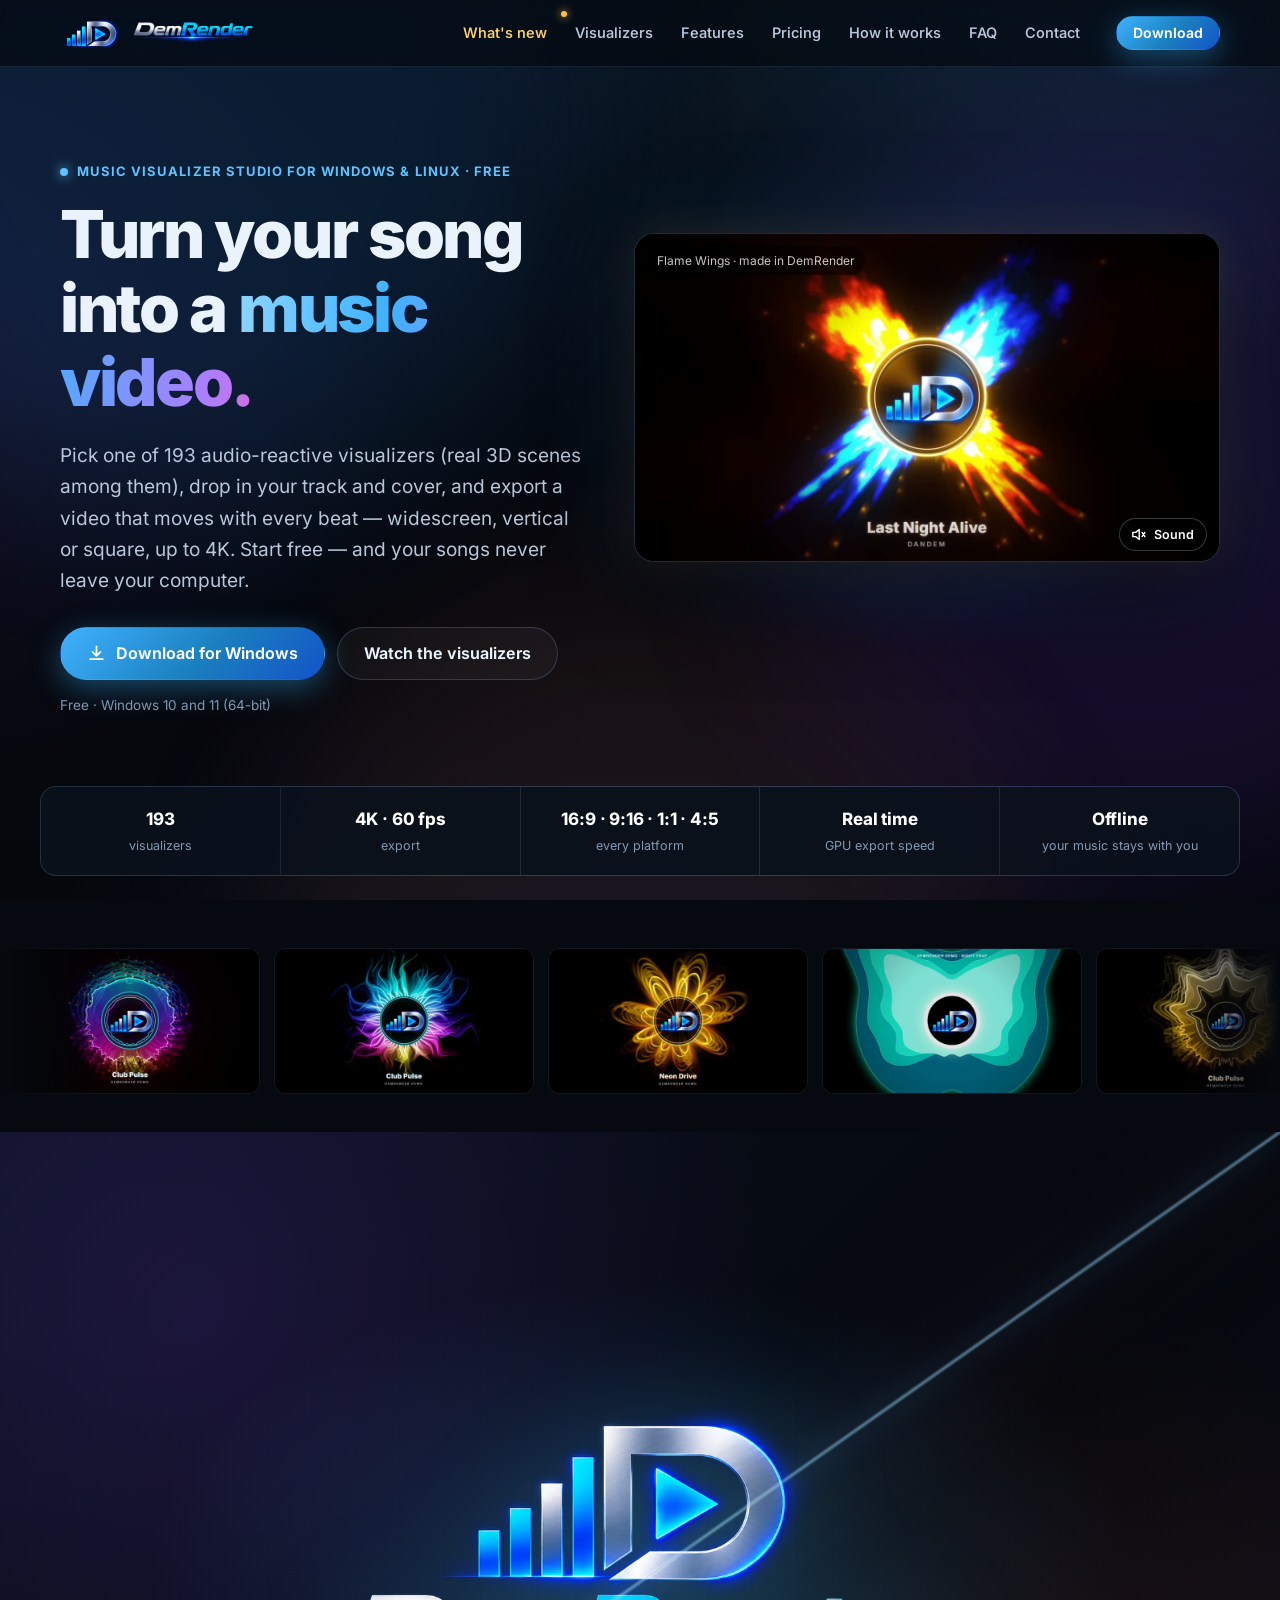
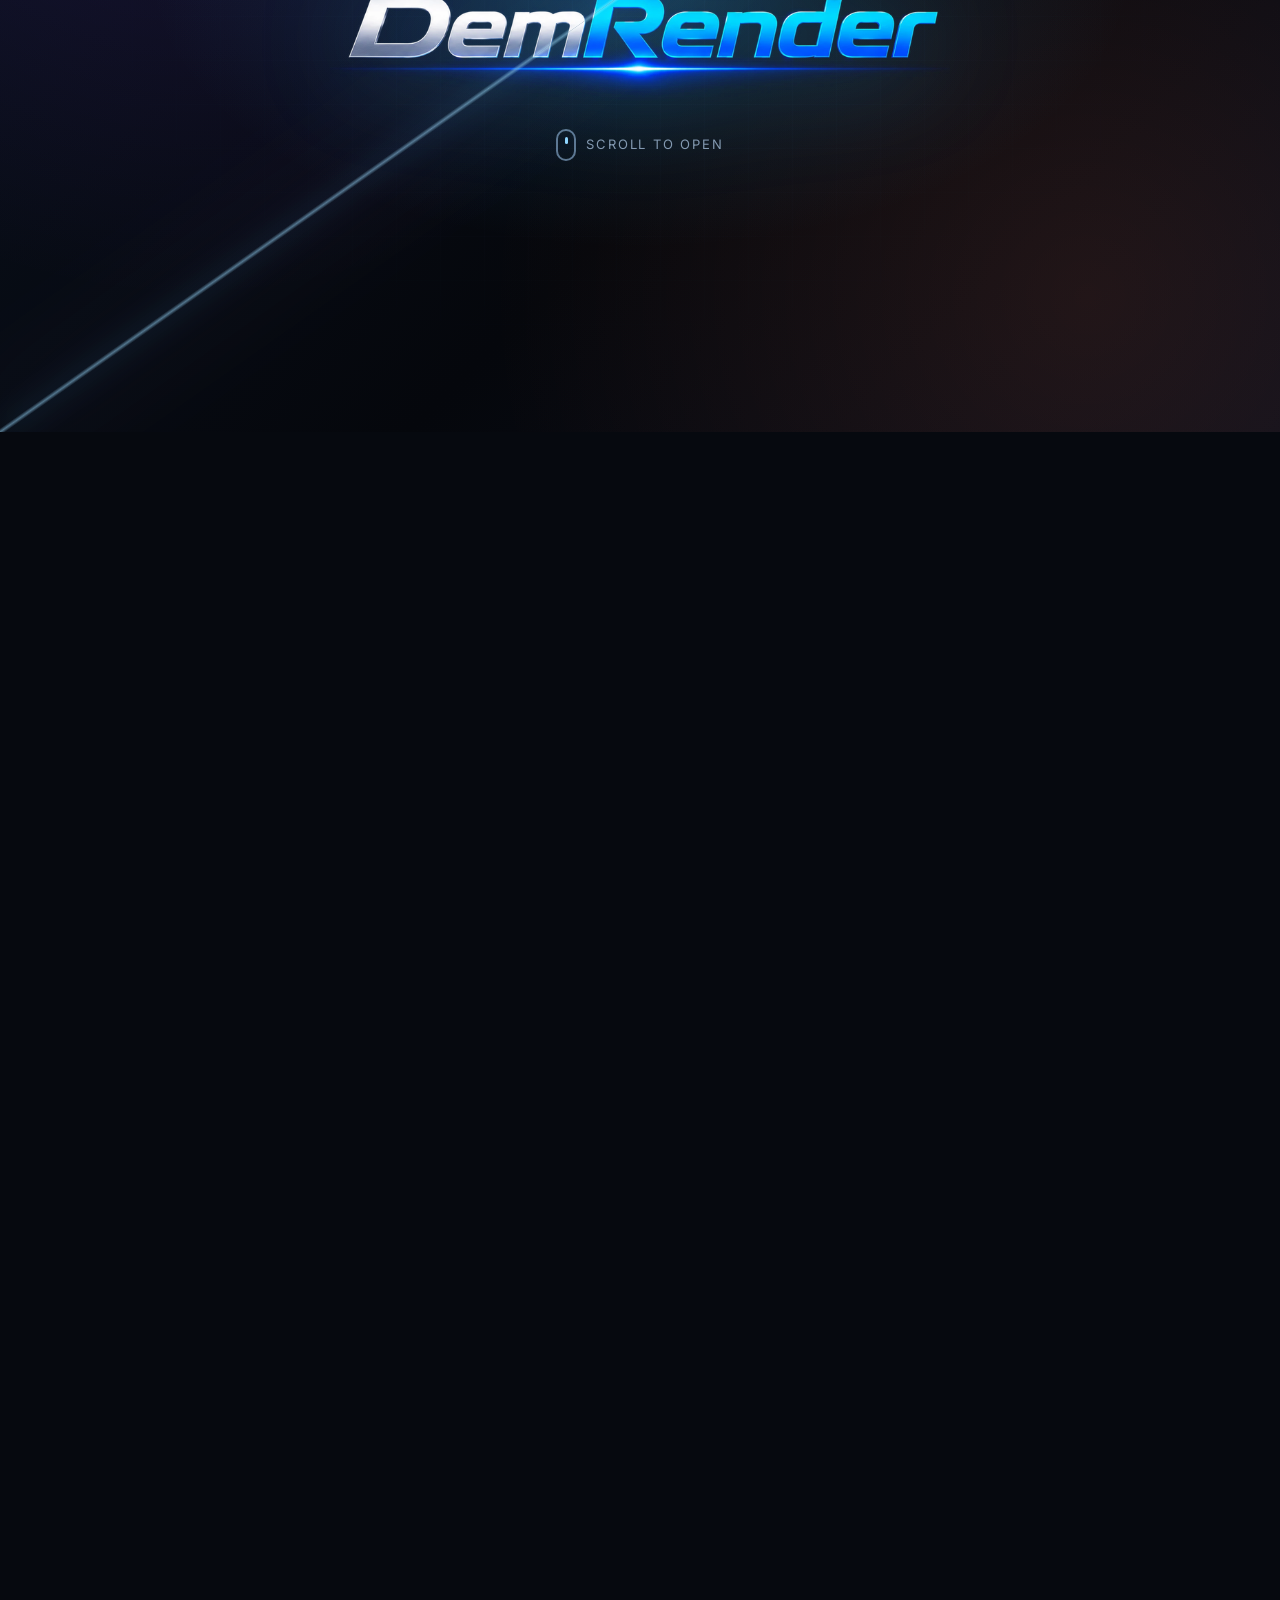
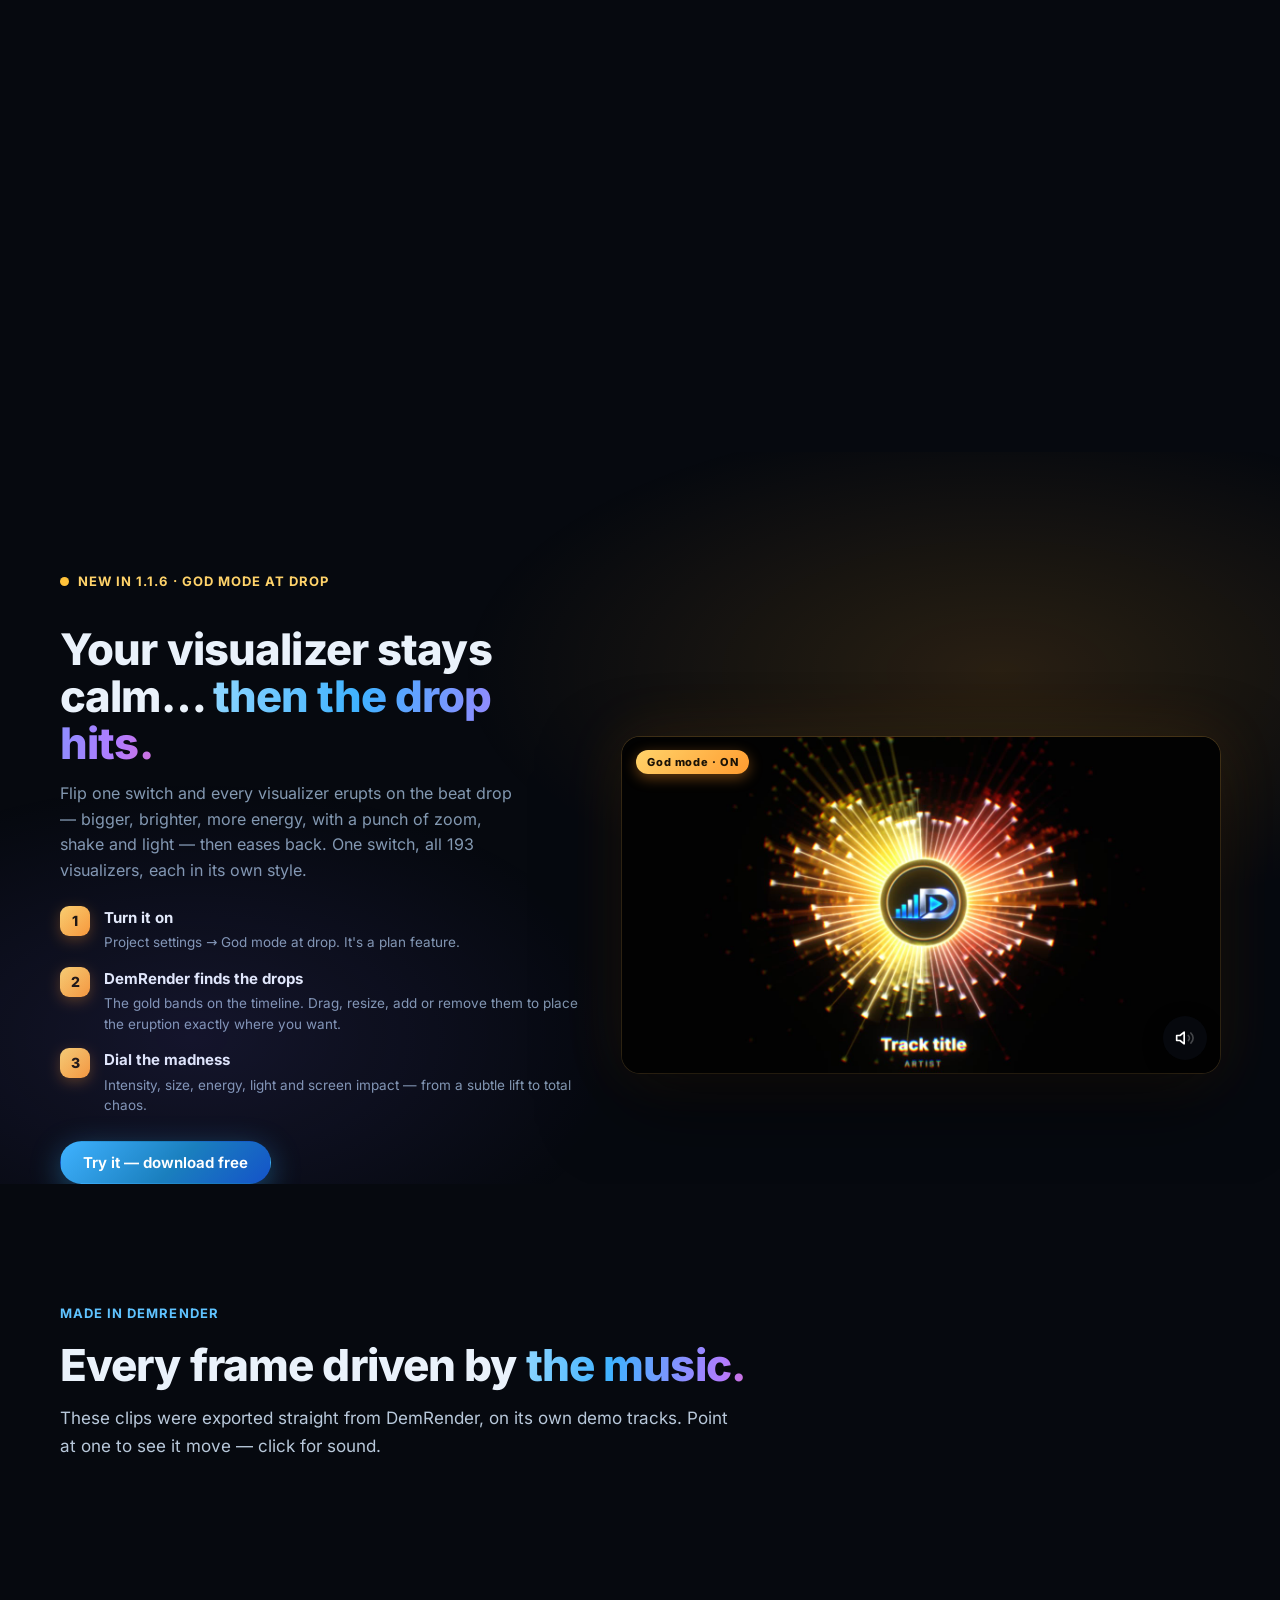
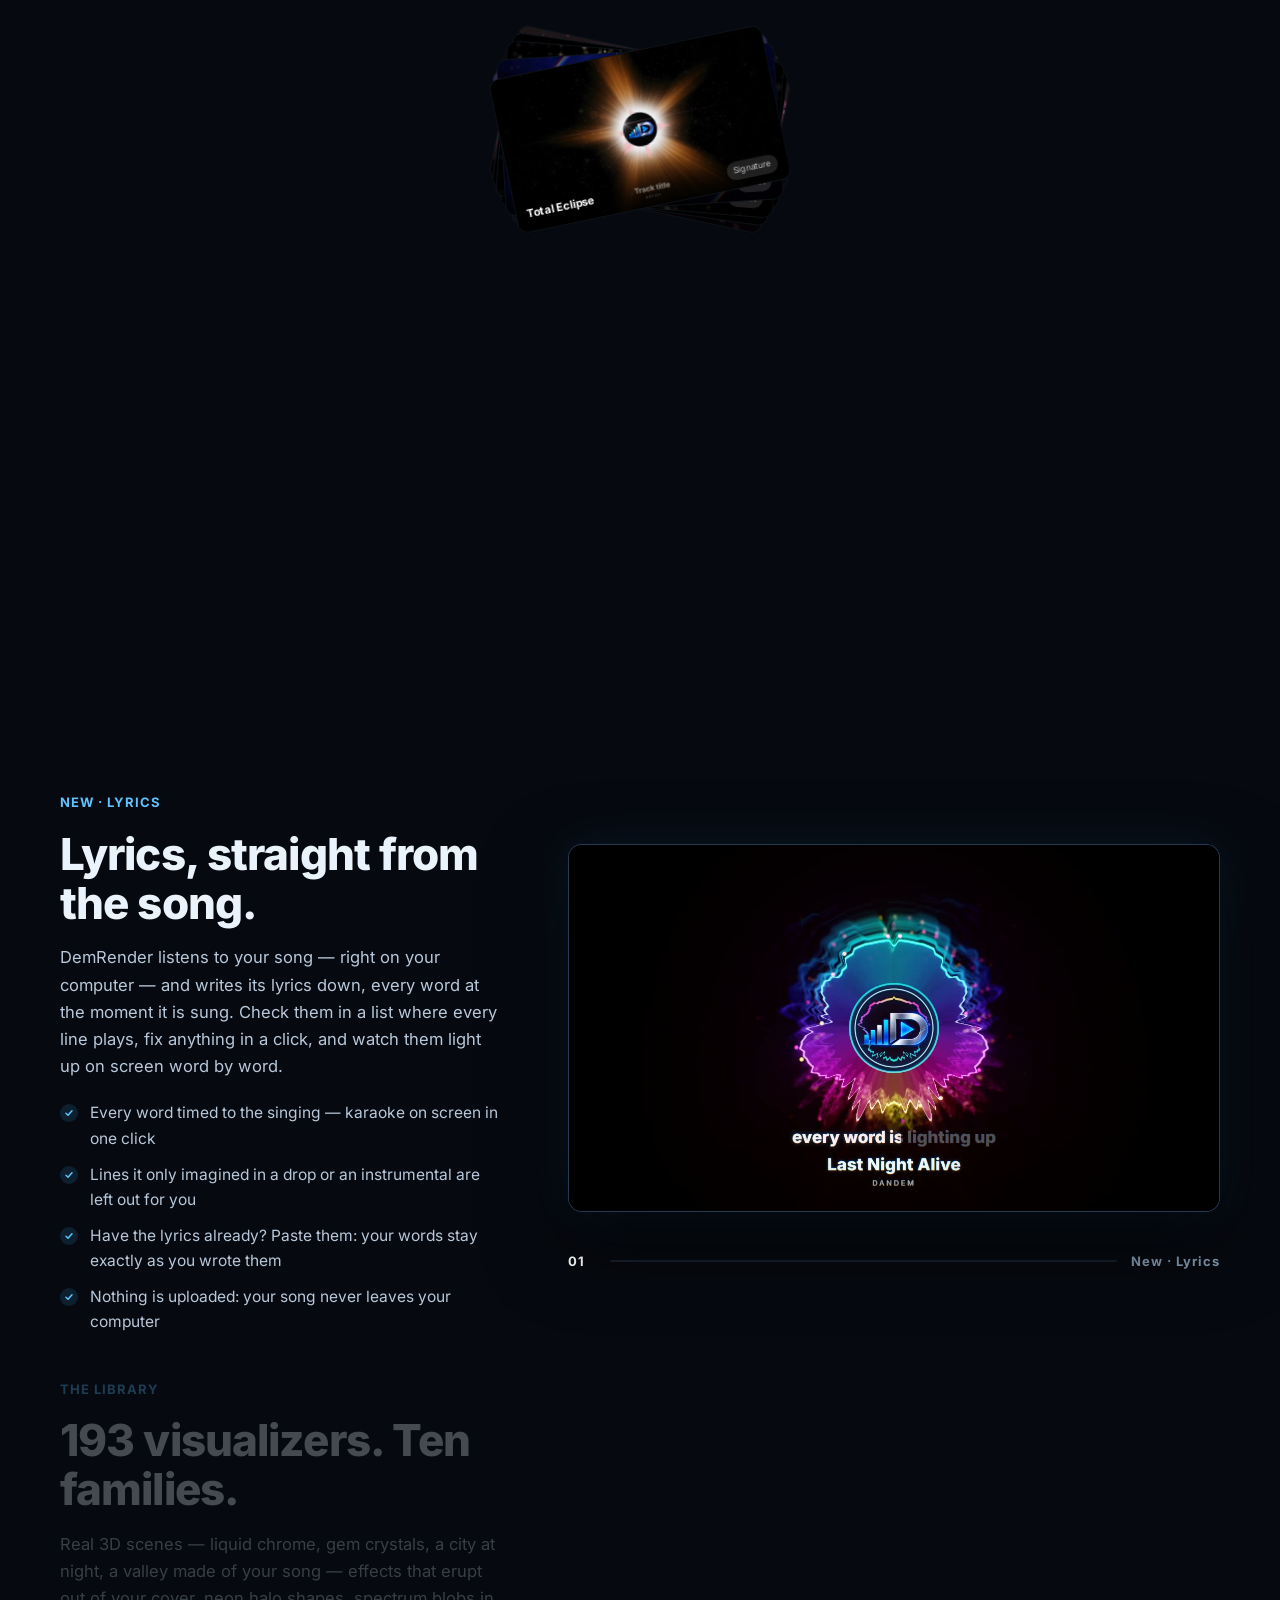
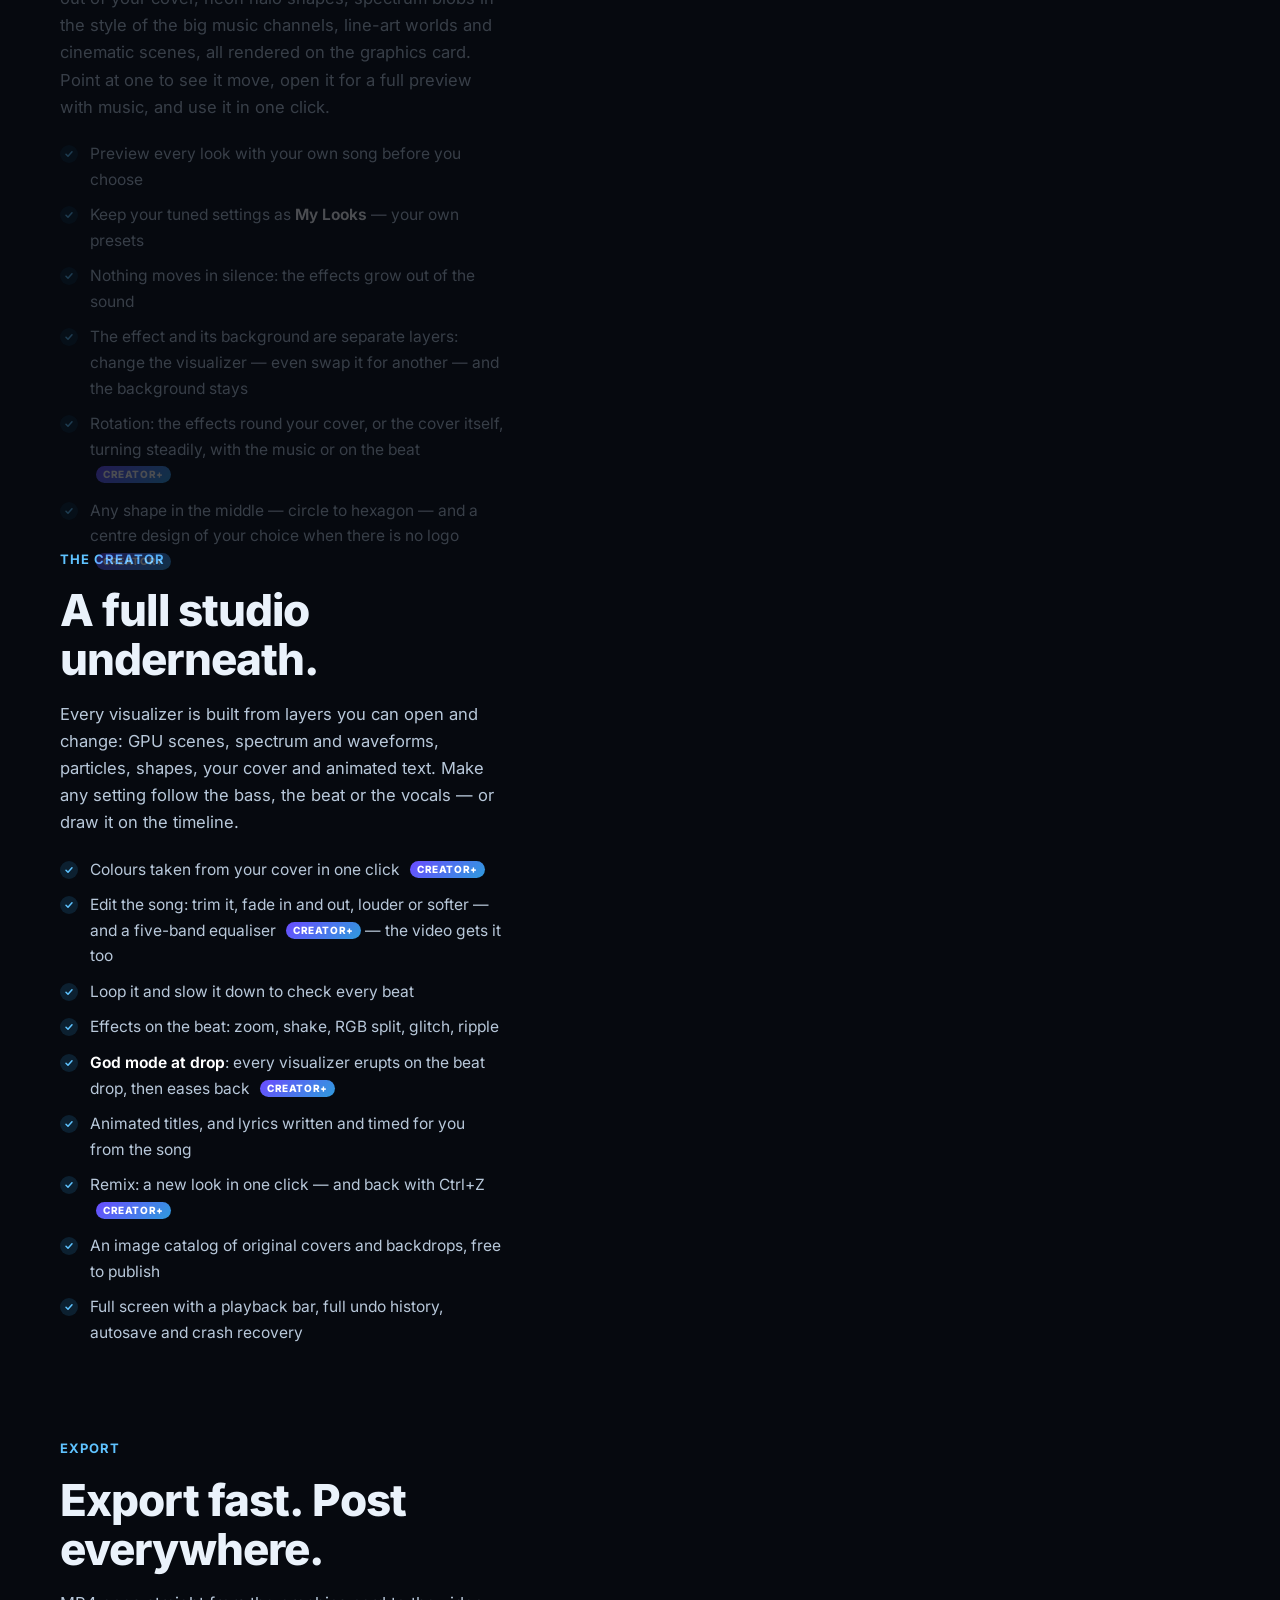
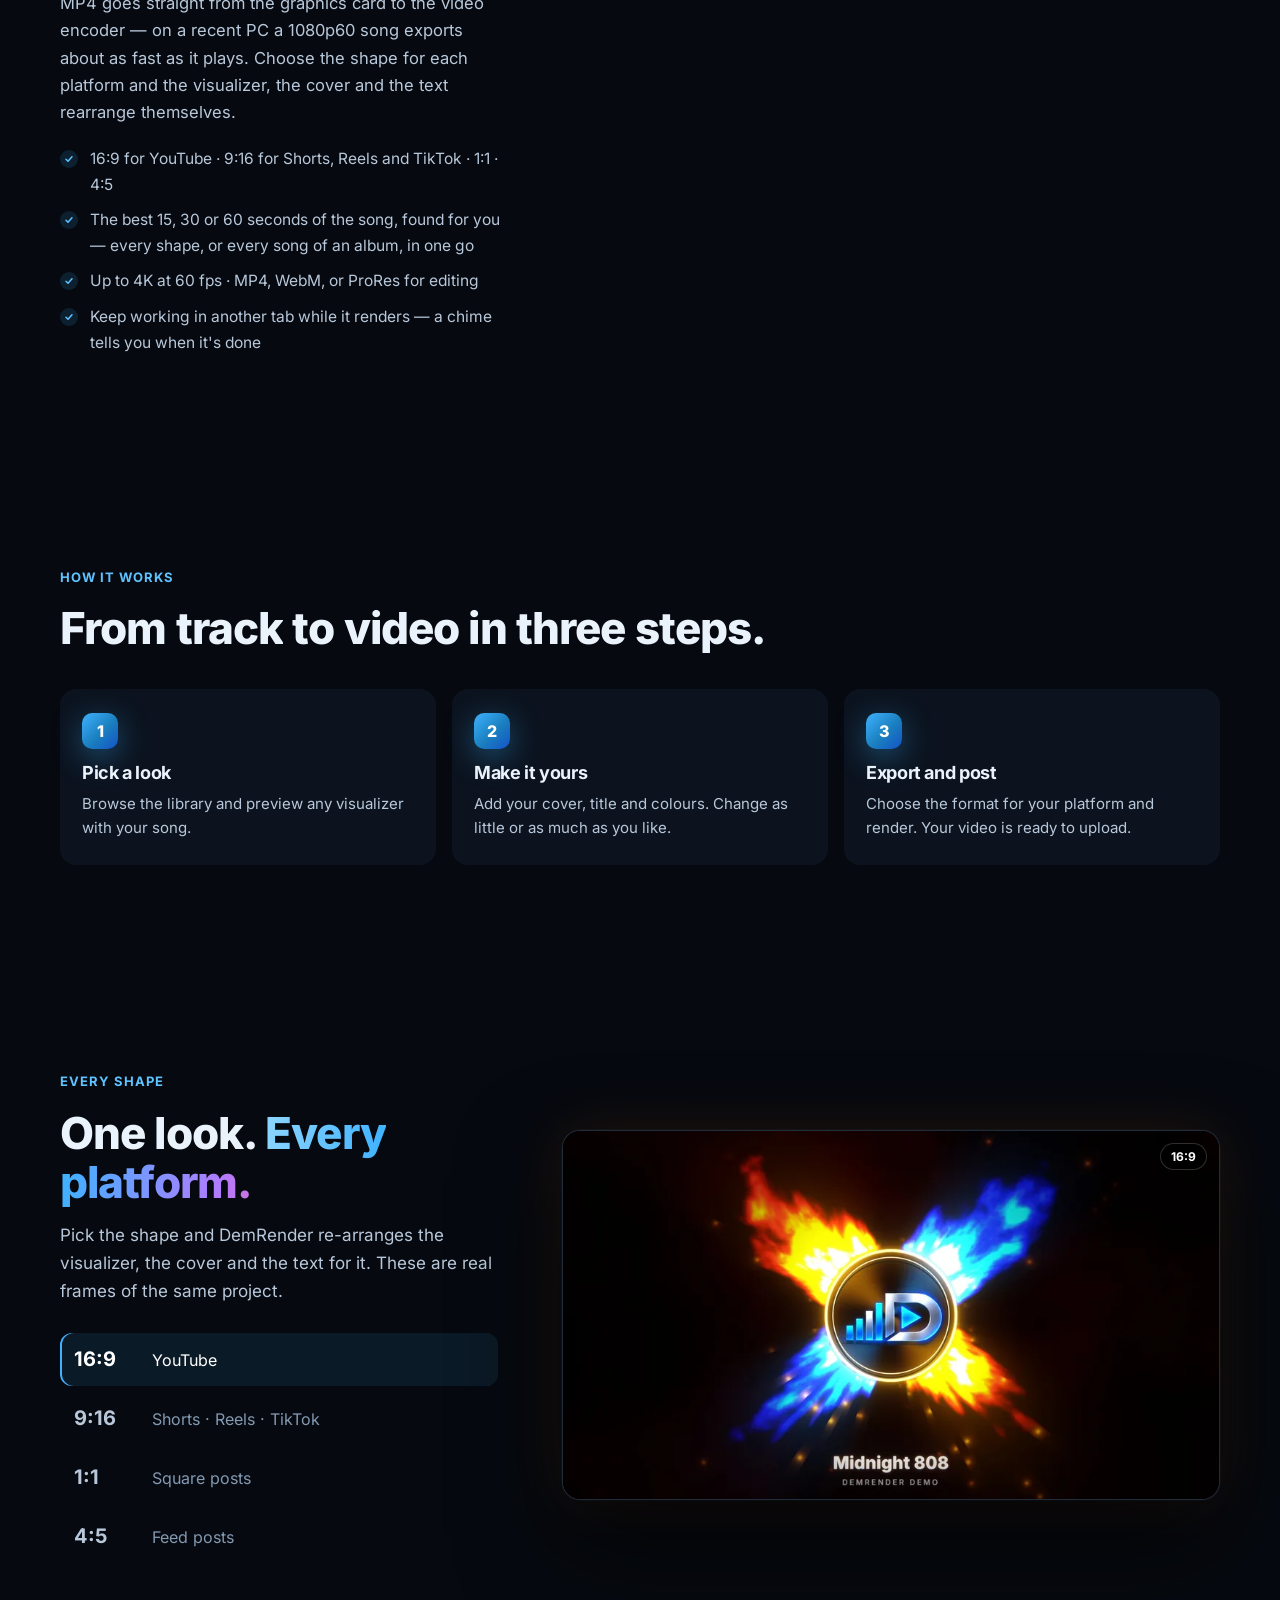
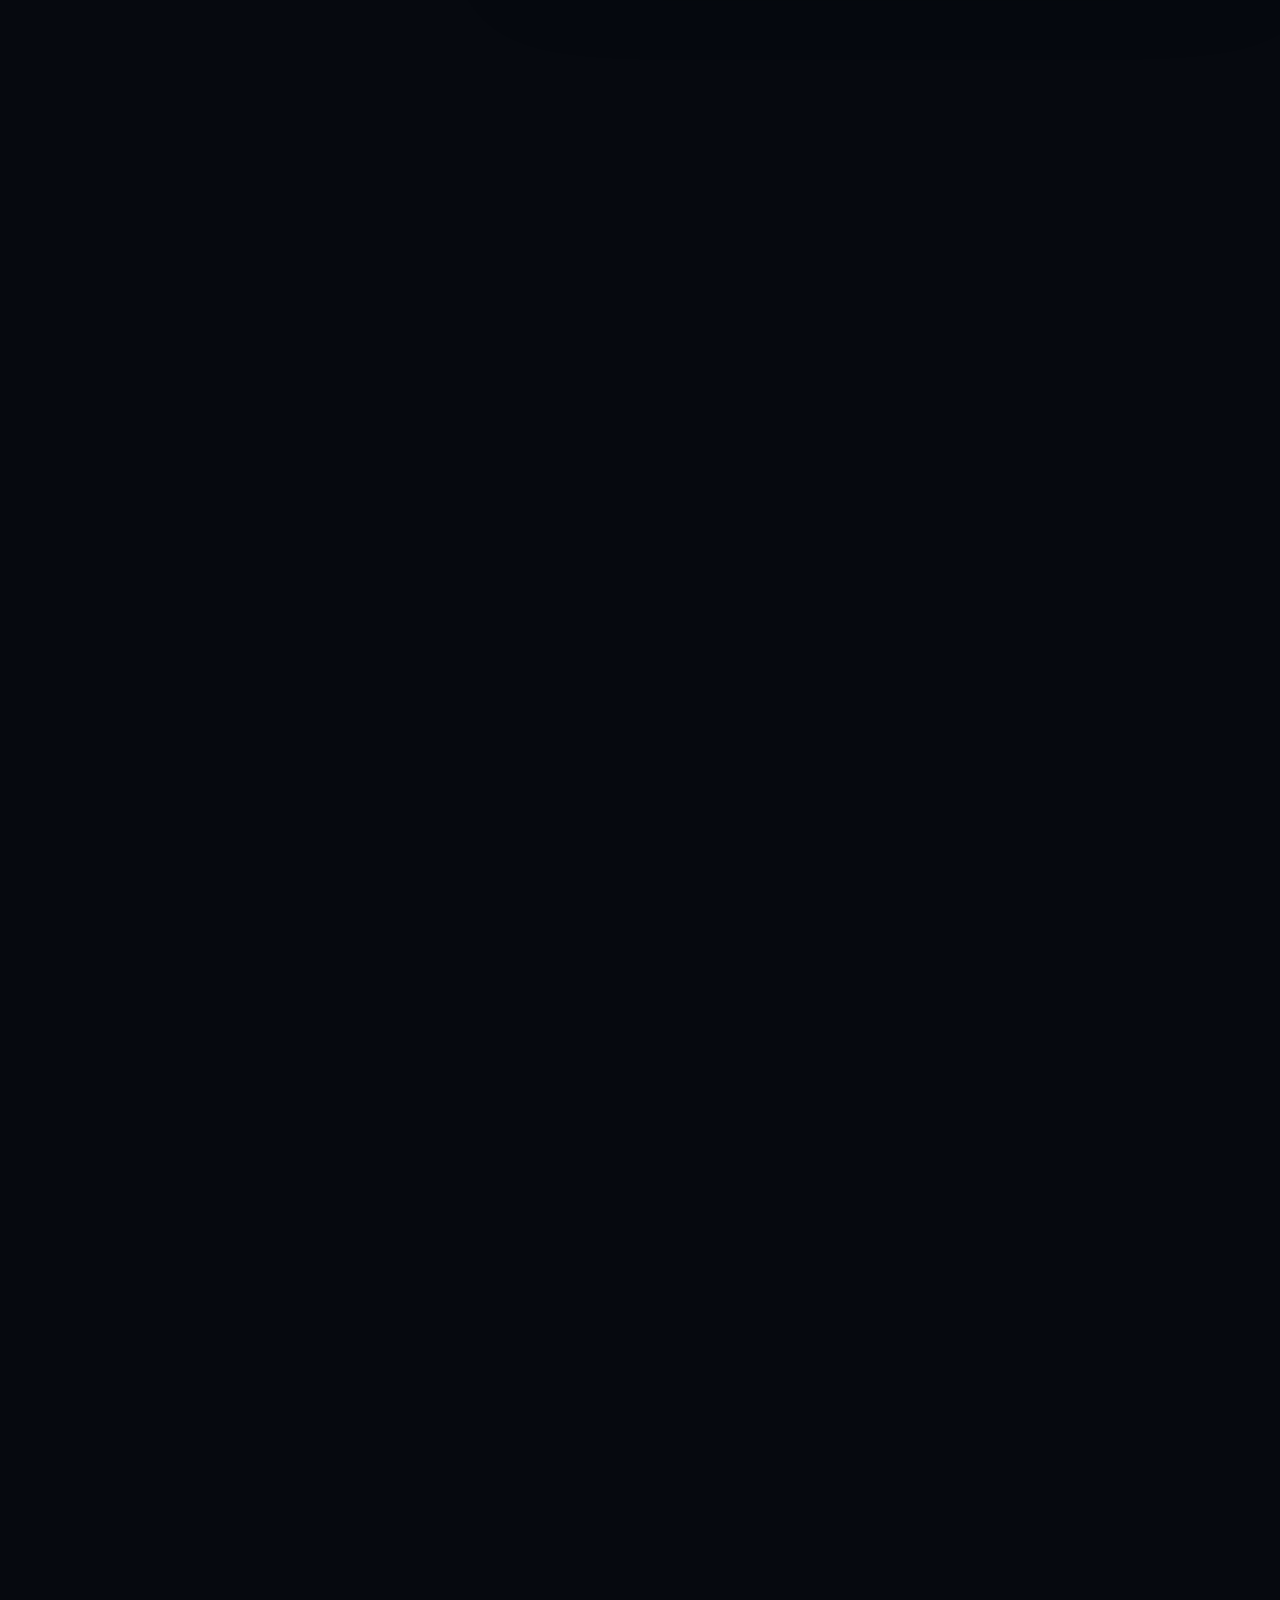
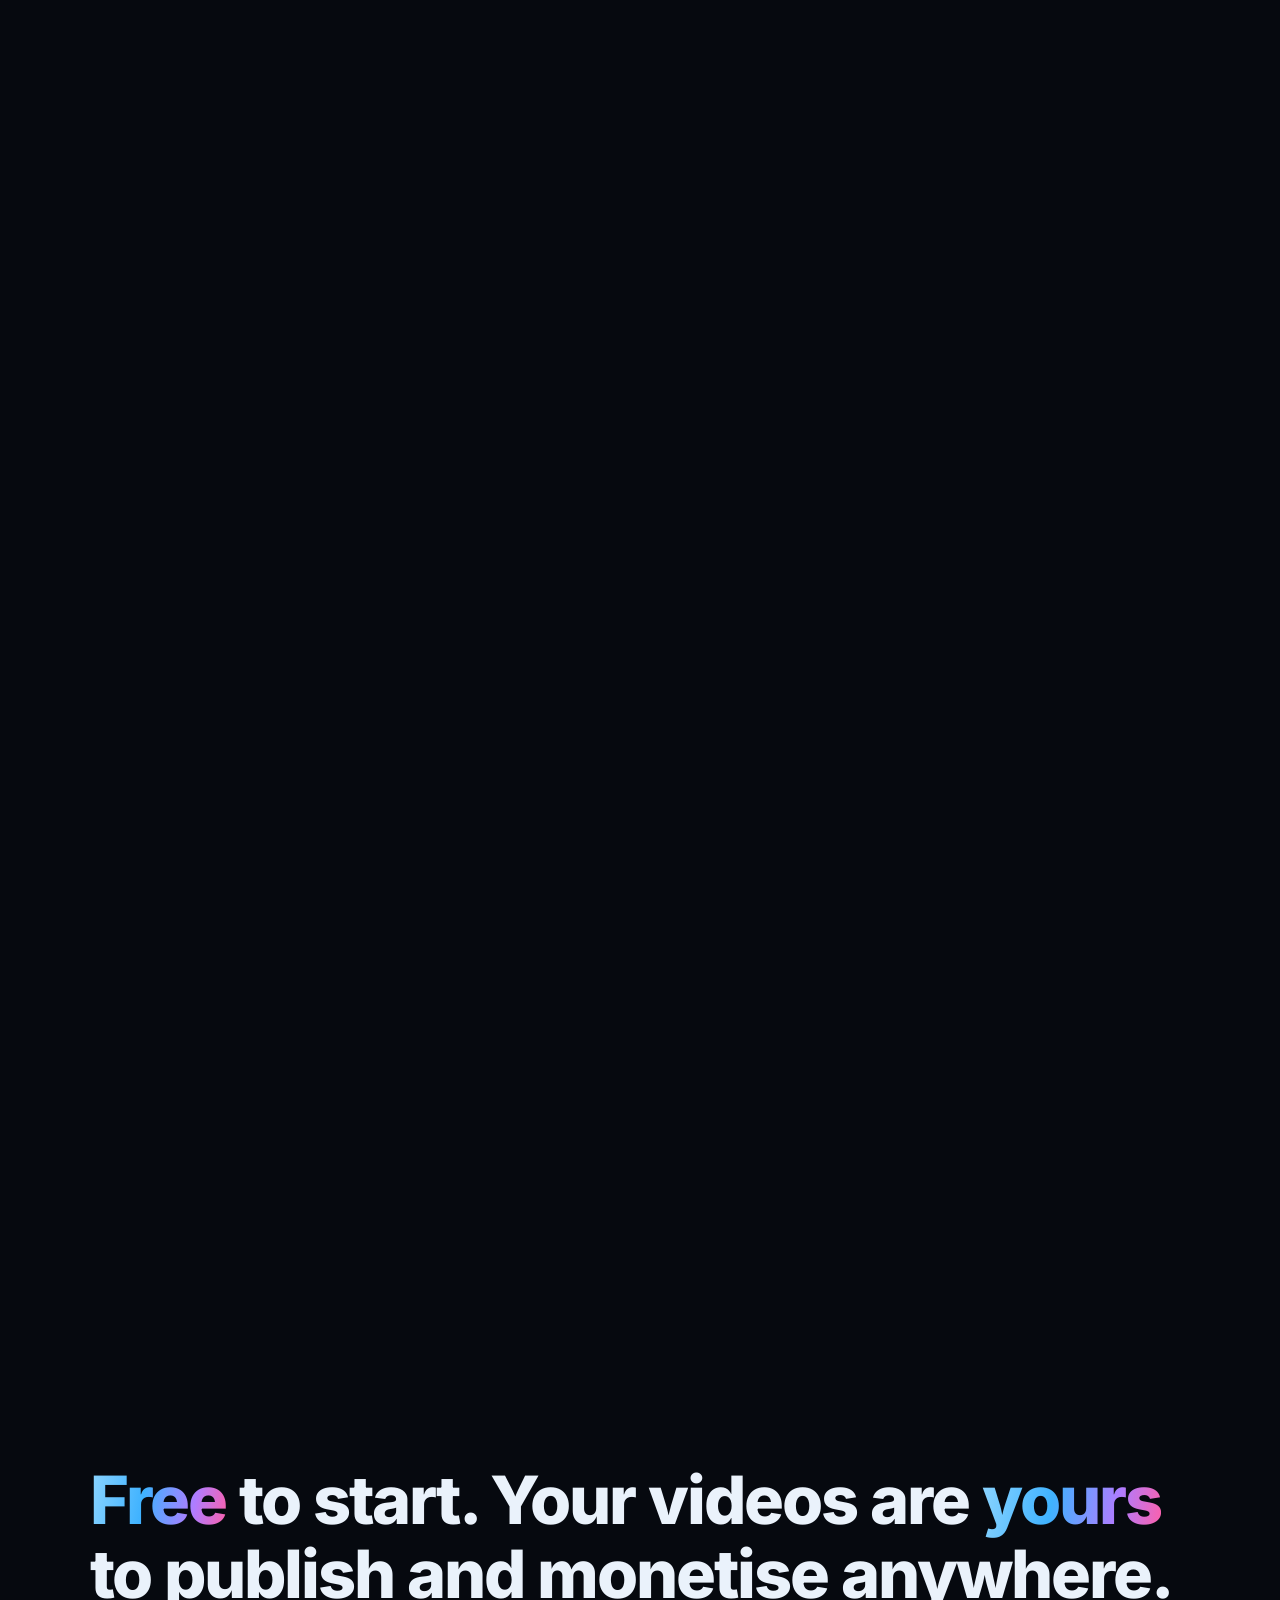
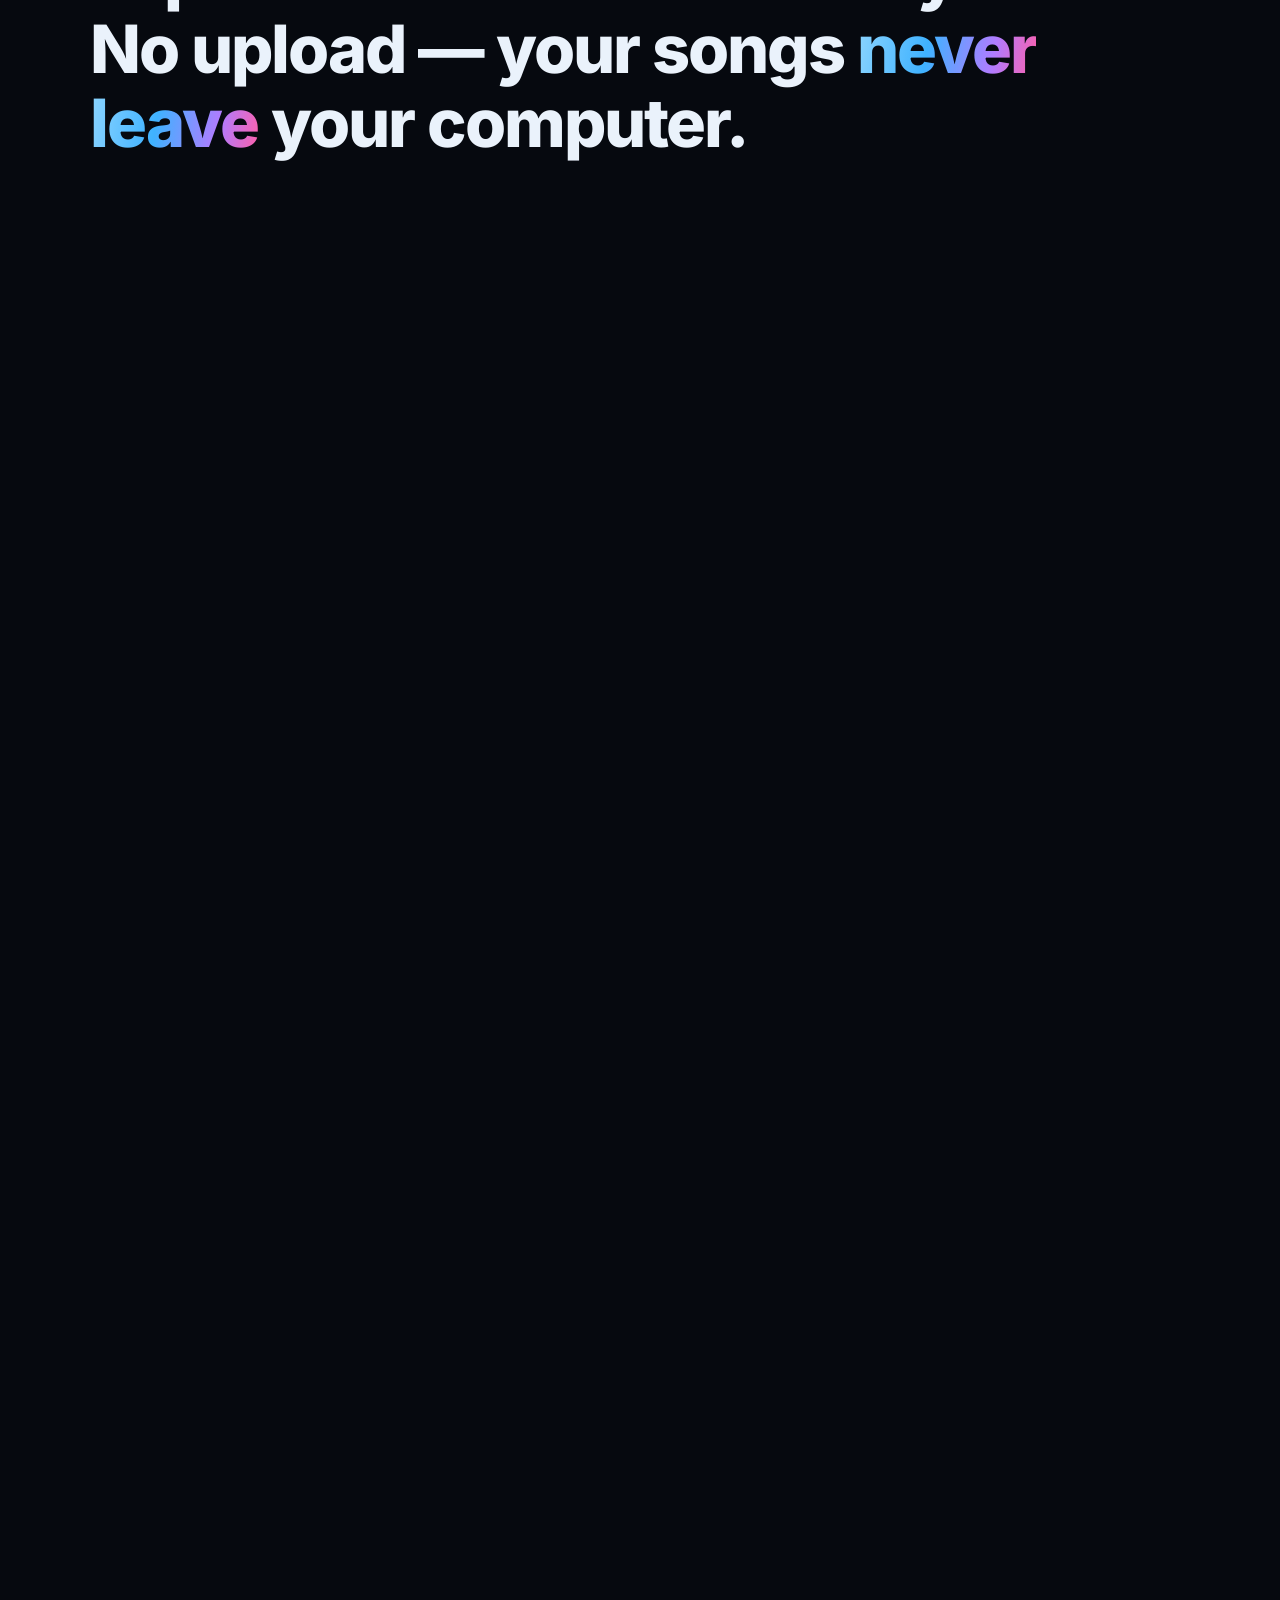
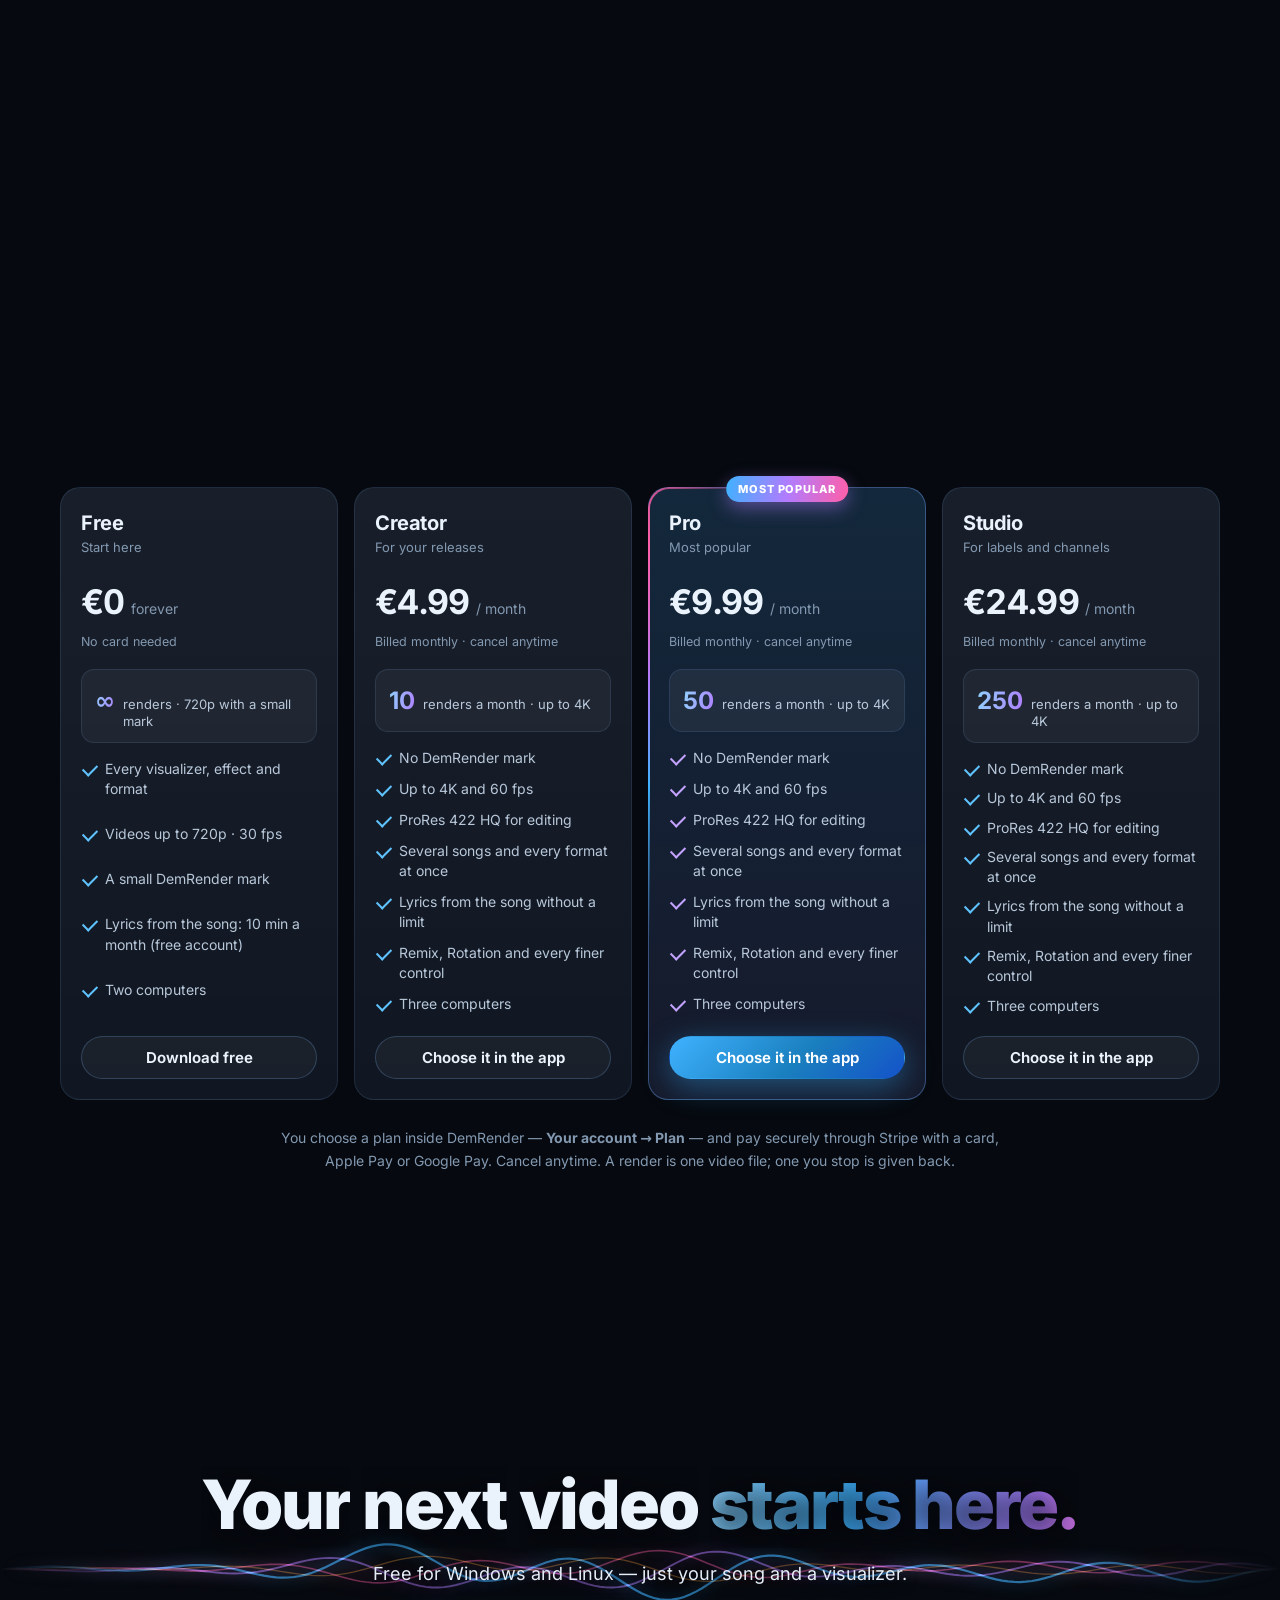
==== commit 1046632d: "Gallery refreshed: nine current visualizers (Total Eclipse, Shockwave, Glitter Storm, Polar Night, F" ====
--- a/index.html
+++ b/index.html
@@ -186,15 +186,15 @@
         <h2 data-reveal>Every frame driven by <span class="grad">the music.</span></h2>
         <p class="sub" data-reveal>These clips were exported straight from DemRender, on its own demo tracks. Point at one to see it move — click for sound.</p>
         <div class="gallery" id="gallery" data-deal>
-          <button class="clip" data-clip="pro-neon-halo" data-name="Neon Halo" data-family="Featured"></button>
-          <button class="clip" data-clip="plasma-tendrils" data-name="Plasma Tendrils" data-family="Burst"></button>
-          <button class="clip" data-clip="solar-flares" data-name="Solar Flares" data-family="Burst"></button>
-          <button class="clip" data-clip="teal-ears" data-name="Teal Ears" data-family="Spectrum blobs"></button>
-          <button class="clip" data-clip="halo-crown" data-name="Halo Crown" data-family="Halo shapes"></button>
-          <button class="clip" data-clip="lightning-halo" data-name="Lightning Halo" data-family="Burst"></button>
-          <button class="clip" data-clip="supernova" data-name="Supernova" data-family="Burst"></button>
-          <button class="clip" data-clip="vital-signs" data-name="Vital Signs" data-family="Worlds"></button>
-          <button class="clip" data-clip="double-helix" data-name="Double Helix" data-family="Worlds"></button>
+          <button class="clip" data-clip="total-eclipse" data-name="Total Eclipse" data-family="Signature"></button>
+          <button class="clip" data-clip="shockwave" data-name="Shockwave" data-family="Burst"></button>
+          <button class="clip" data-clip="glitter-storm" data-name="Glitter Storm" data-family="Burst"></button>
+          <button class="clip" data-clip="polar-night" data-name="Polar Night" data-family="Themes"></button>
+          <button class="clip" data-clip="firefly-forest" data-name="Firefly Forest" data-family="Themes"></button>
+          <button class="clip" data-clip="stained-glass" data-name="Stained Glass" data-family="Spectrum blobs"></button>
+          <button class="clip" data-clip="wire-globe" data-name="Data Globe" data-family="Worlds"></button>
+          <button class="clip" data-clip="flower-of-life" data-name="Sacred Light" data-family="Worlds"></button>
+          <button class="clip" data-clip="moonlit-sakura" data-name="Moonlit Sakura" data-family="Themes"></button>
         </div>
         <p class="more" data-reveal>…and 184 more, from neon line art to real 3D scenes. Every one of them can be changed down to the last setting.</p>
       </div>
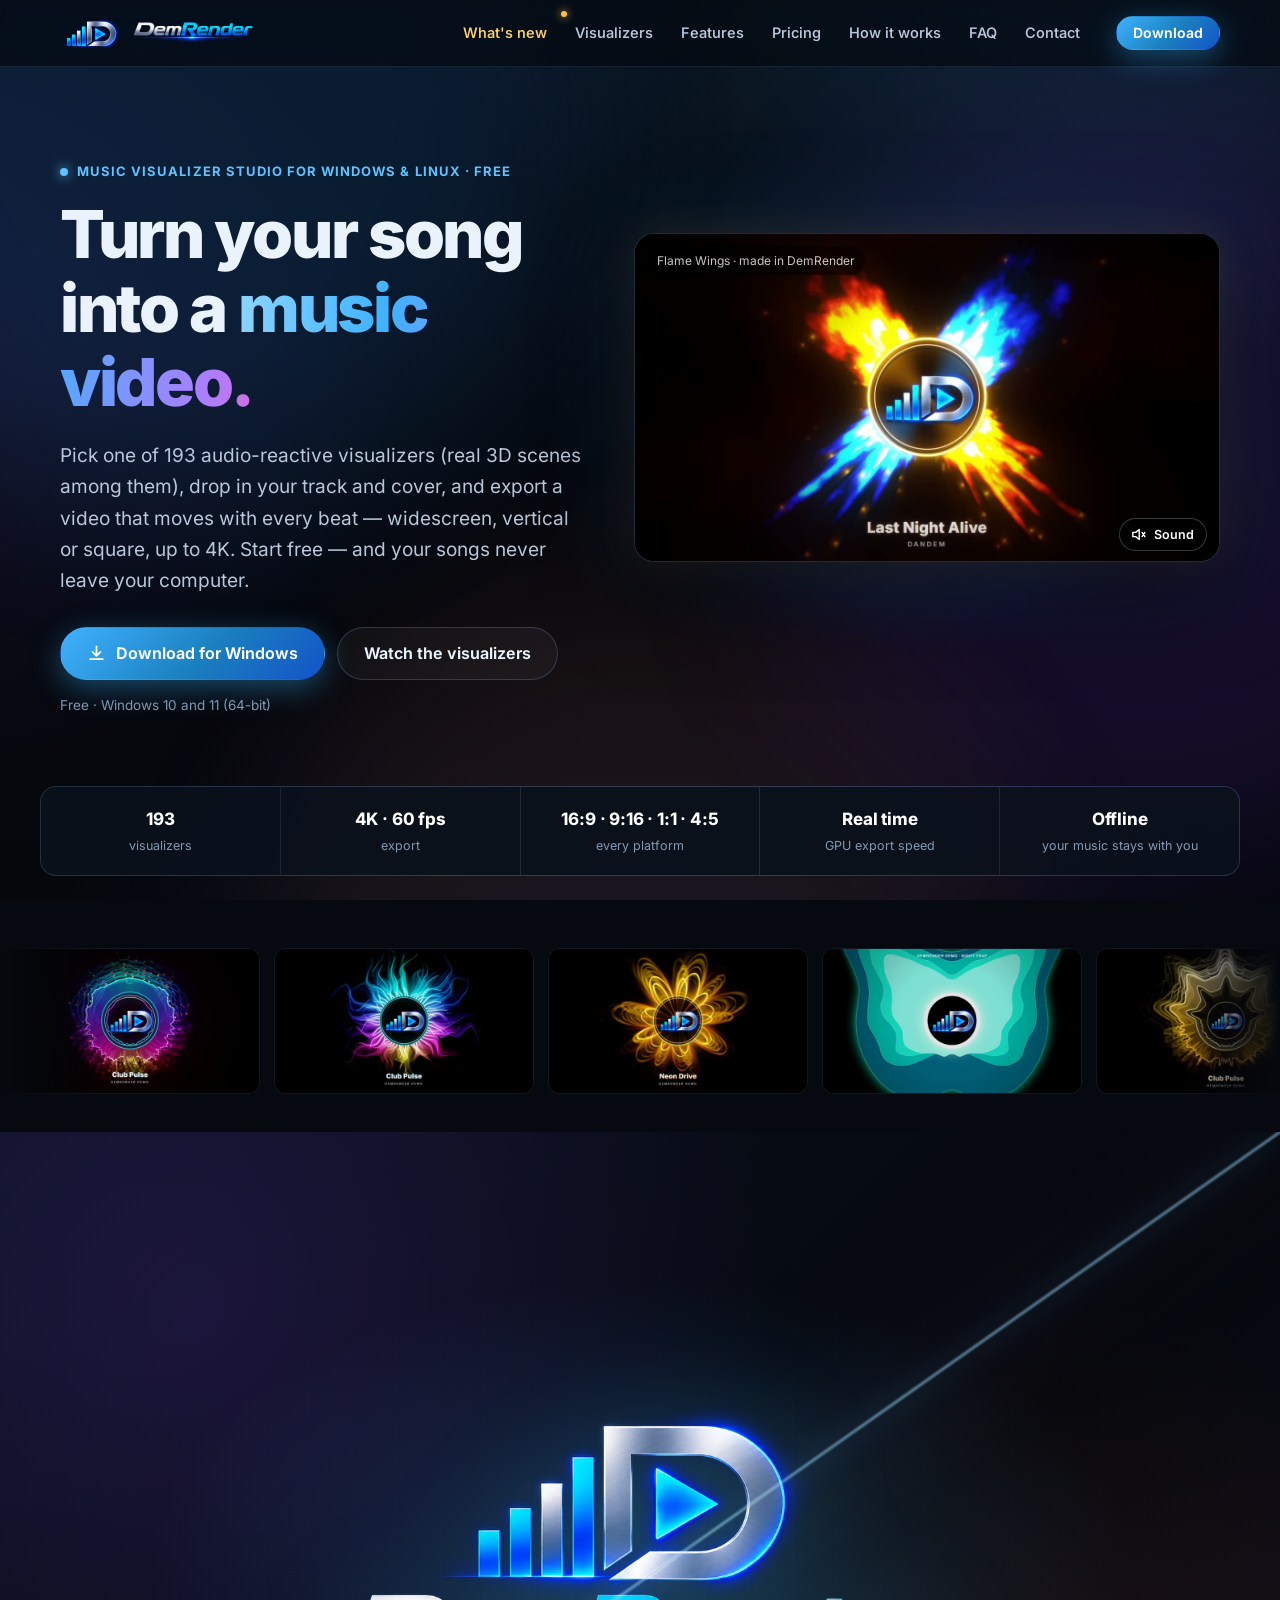
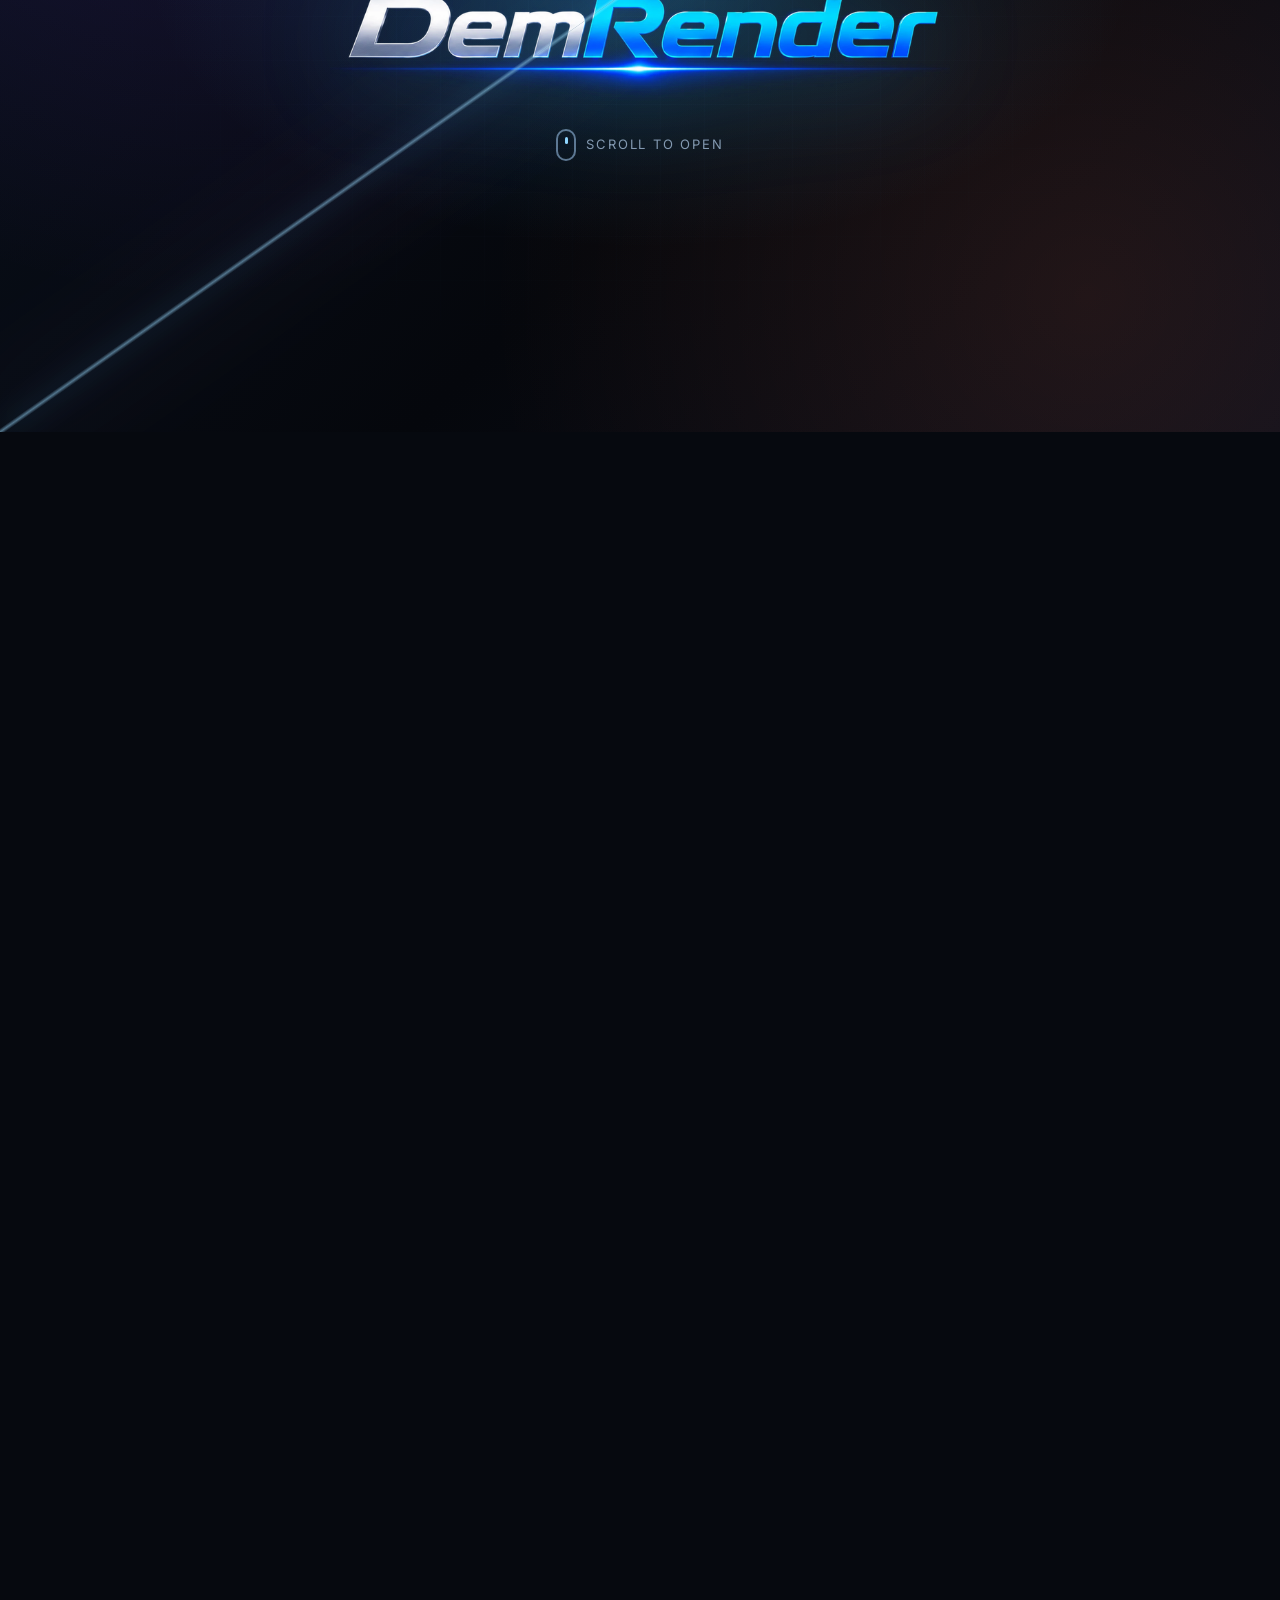
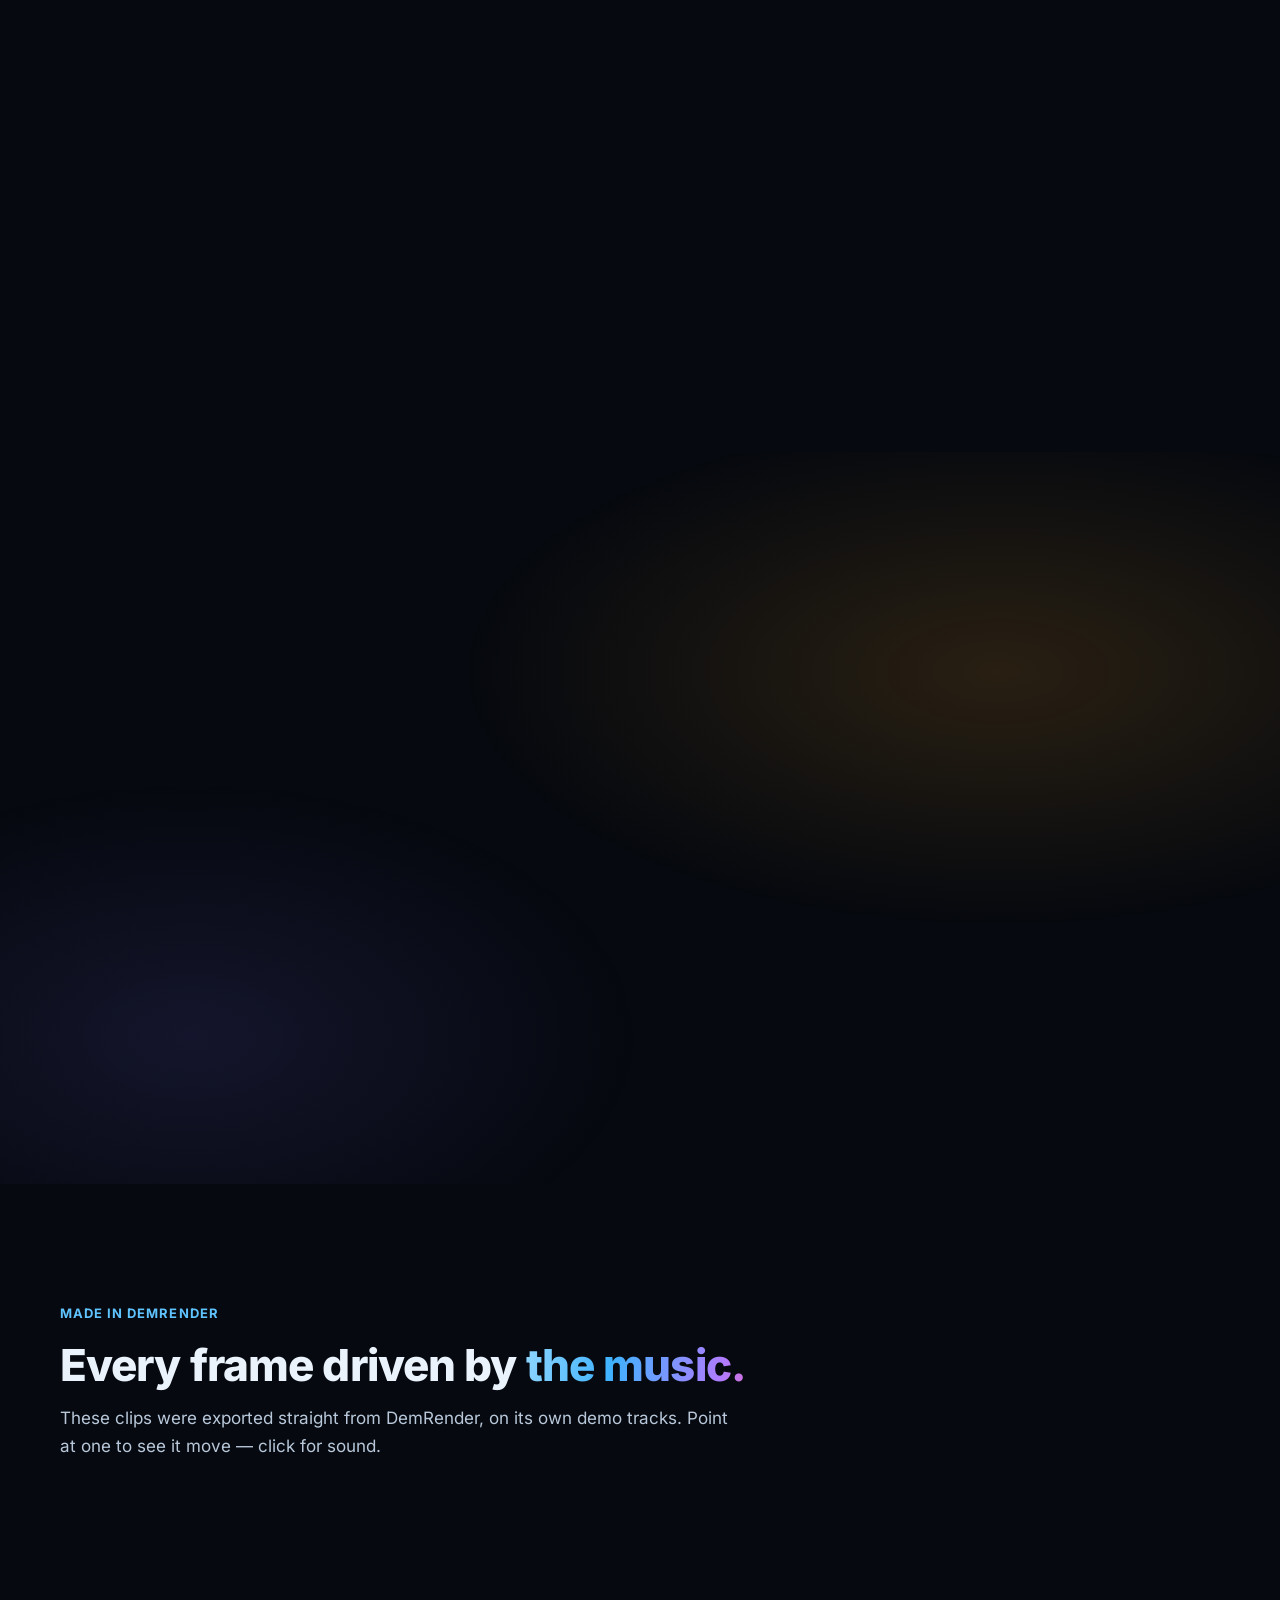
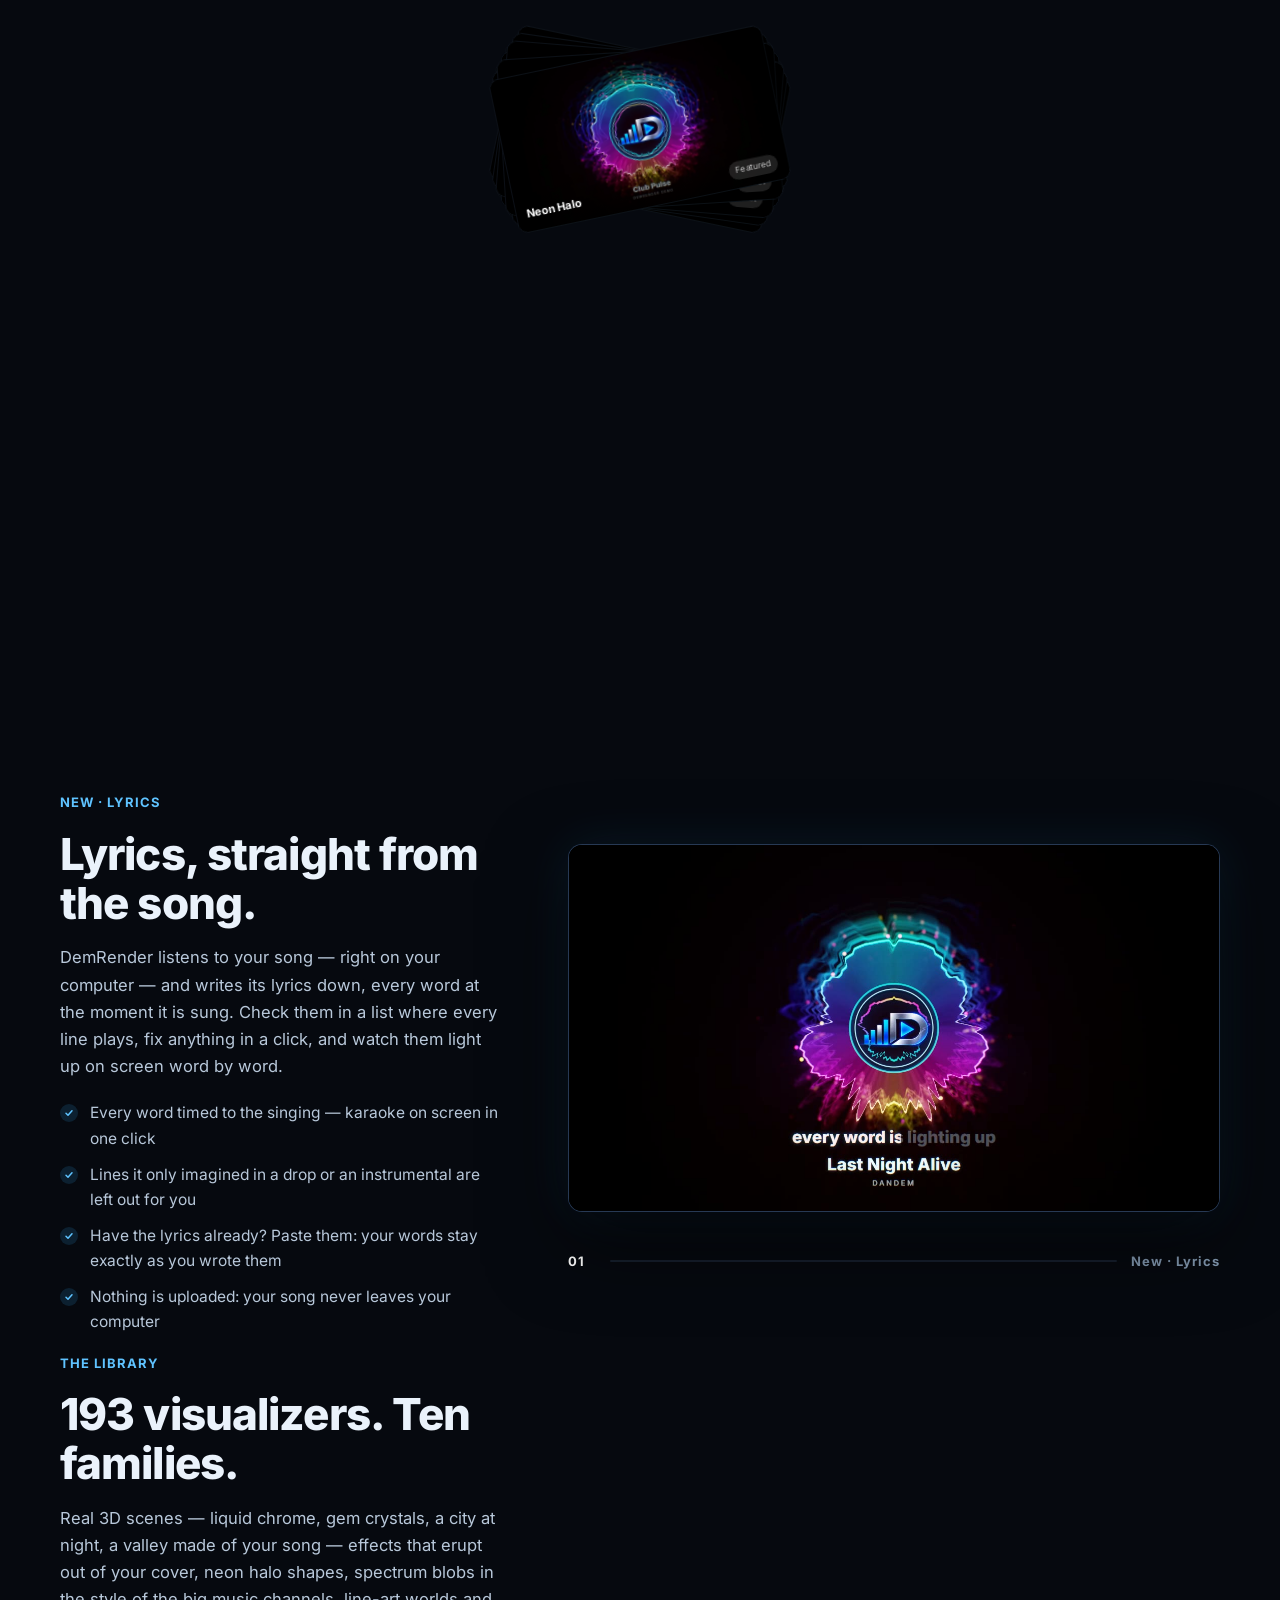
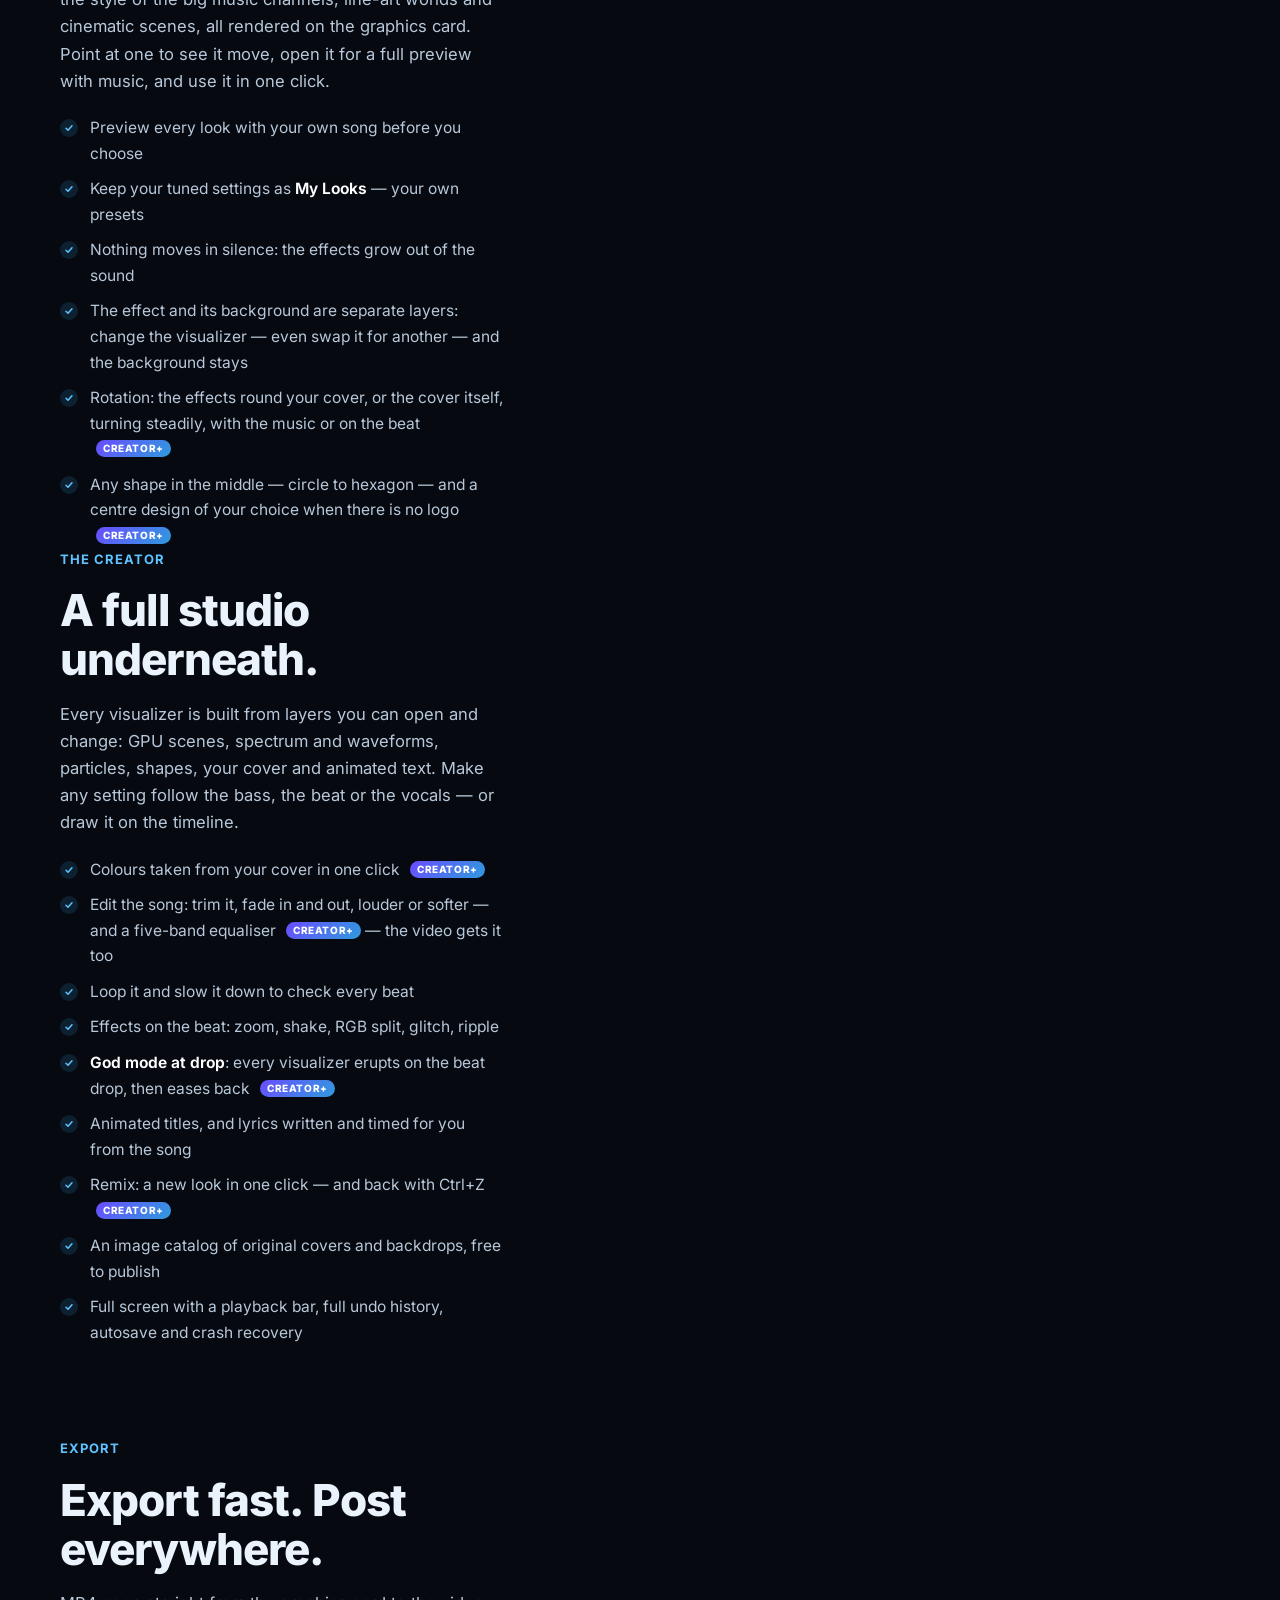
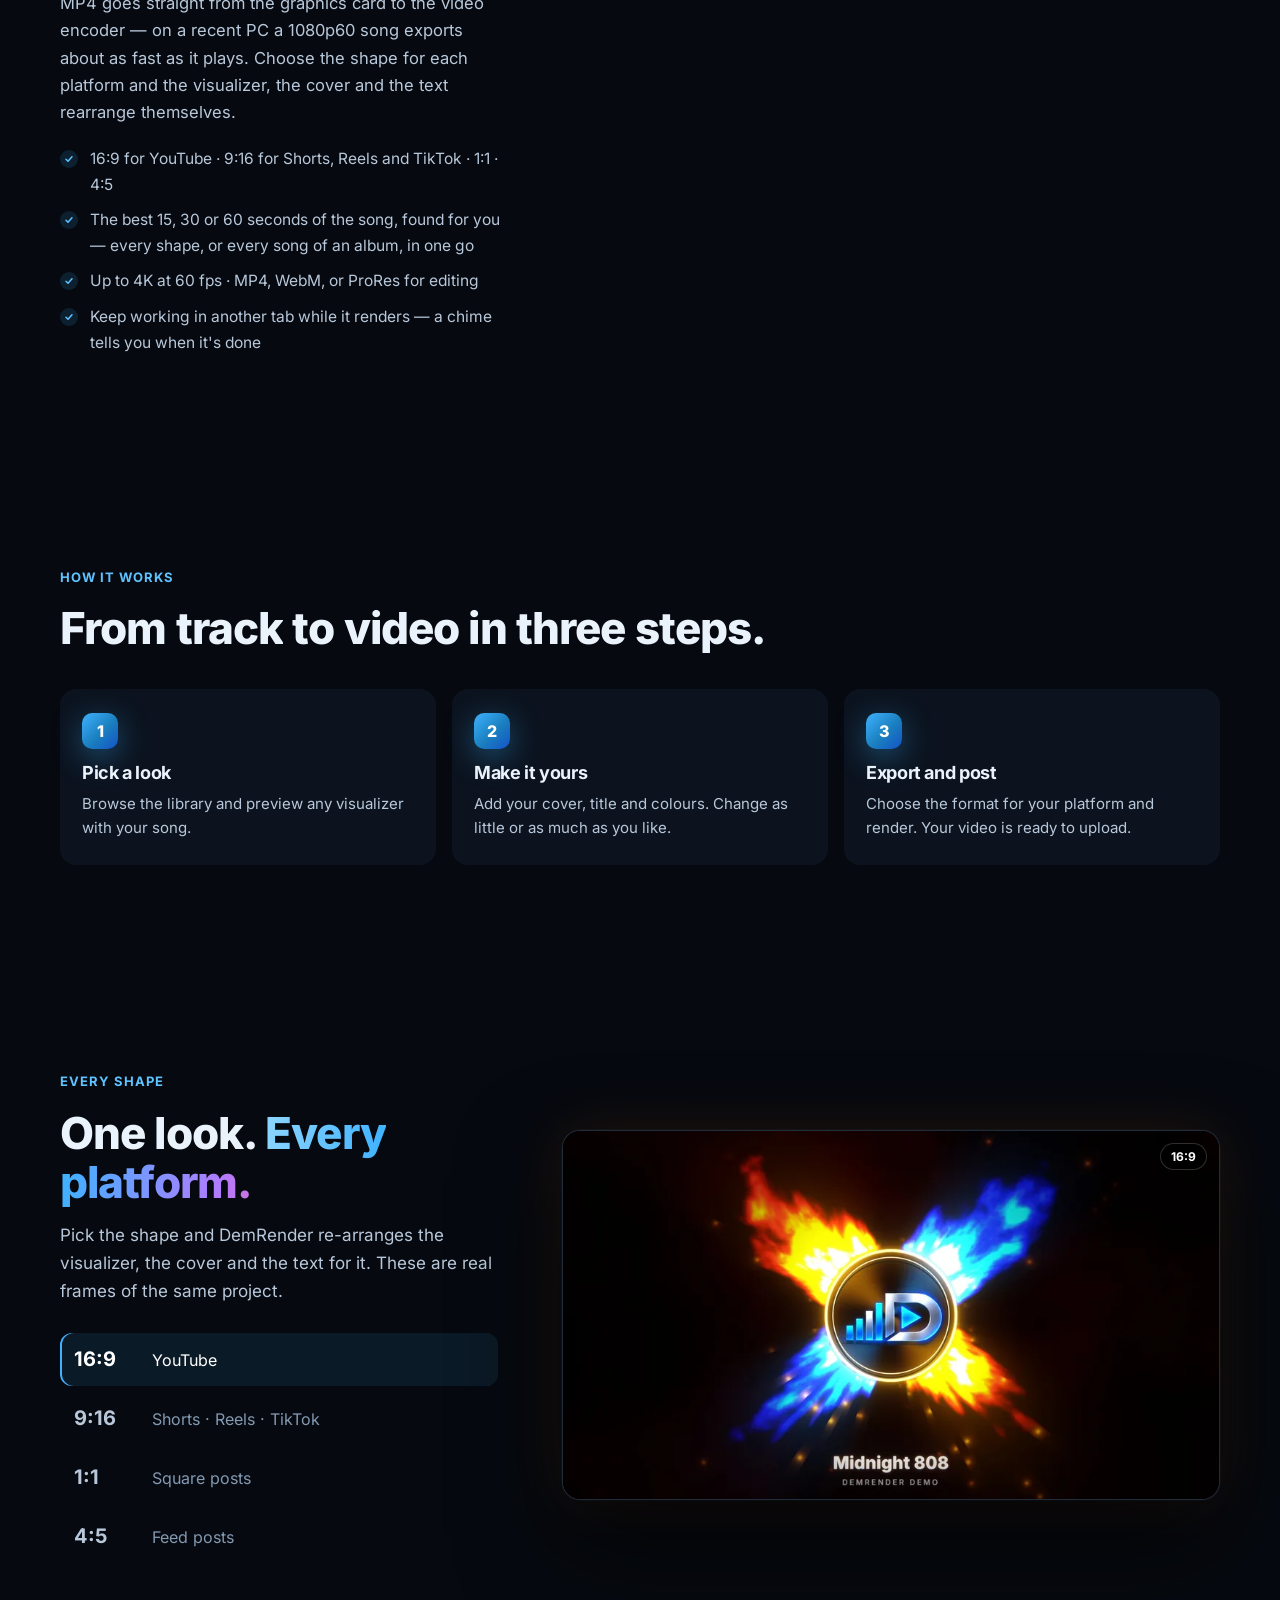
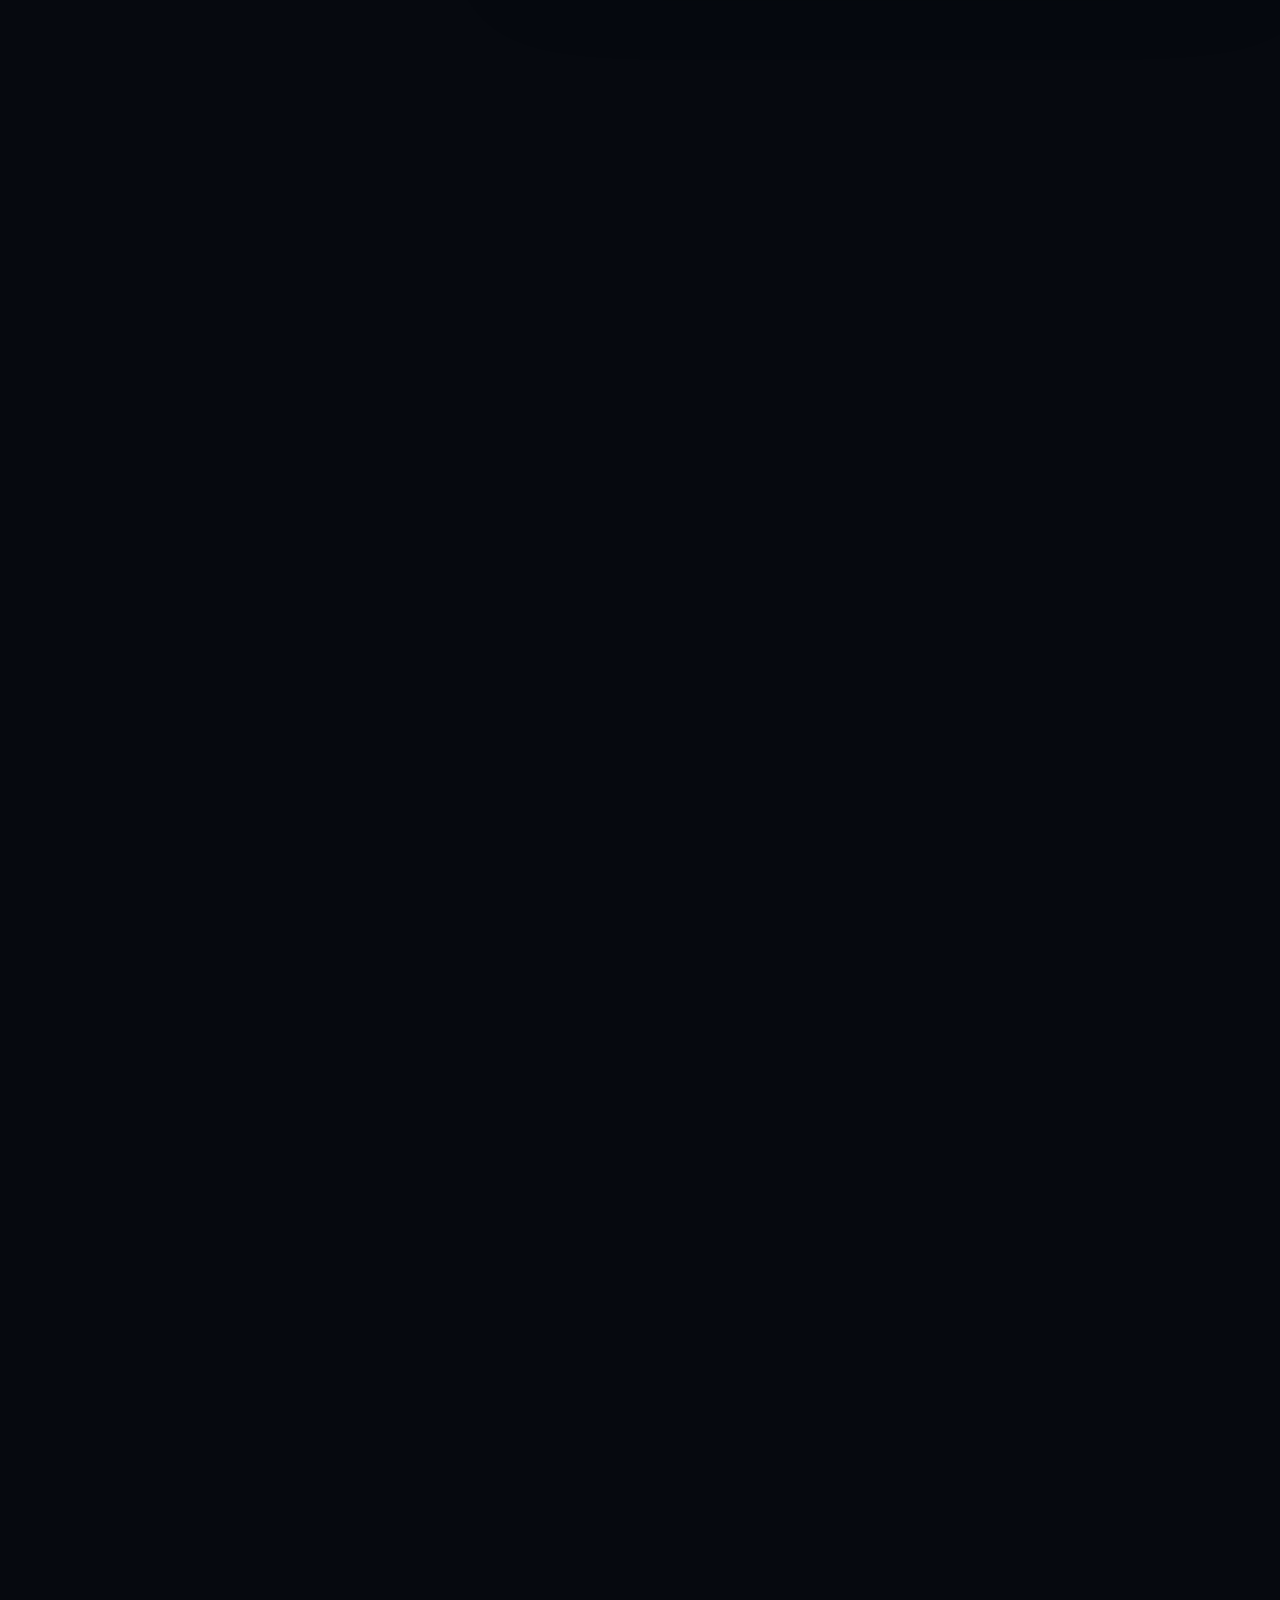
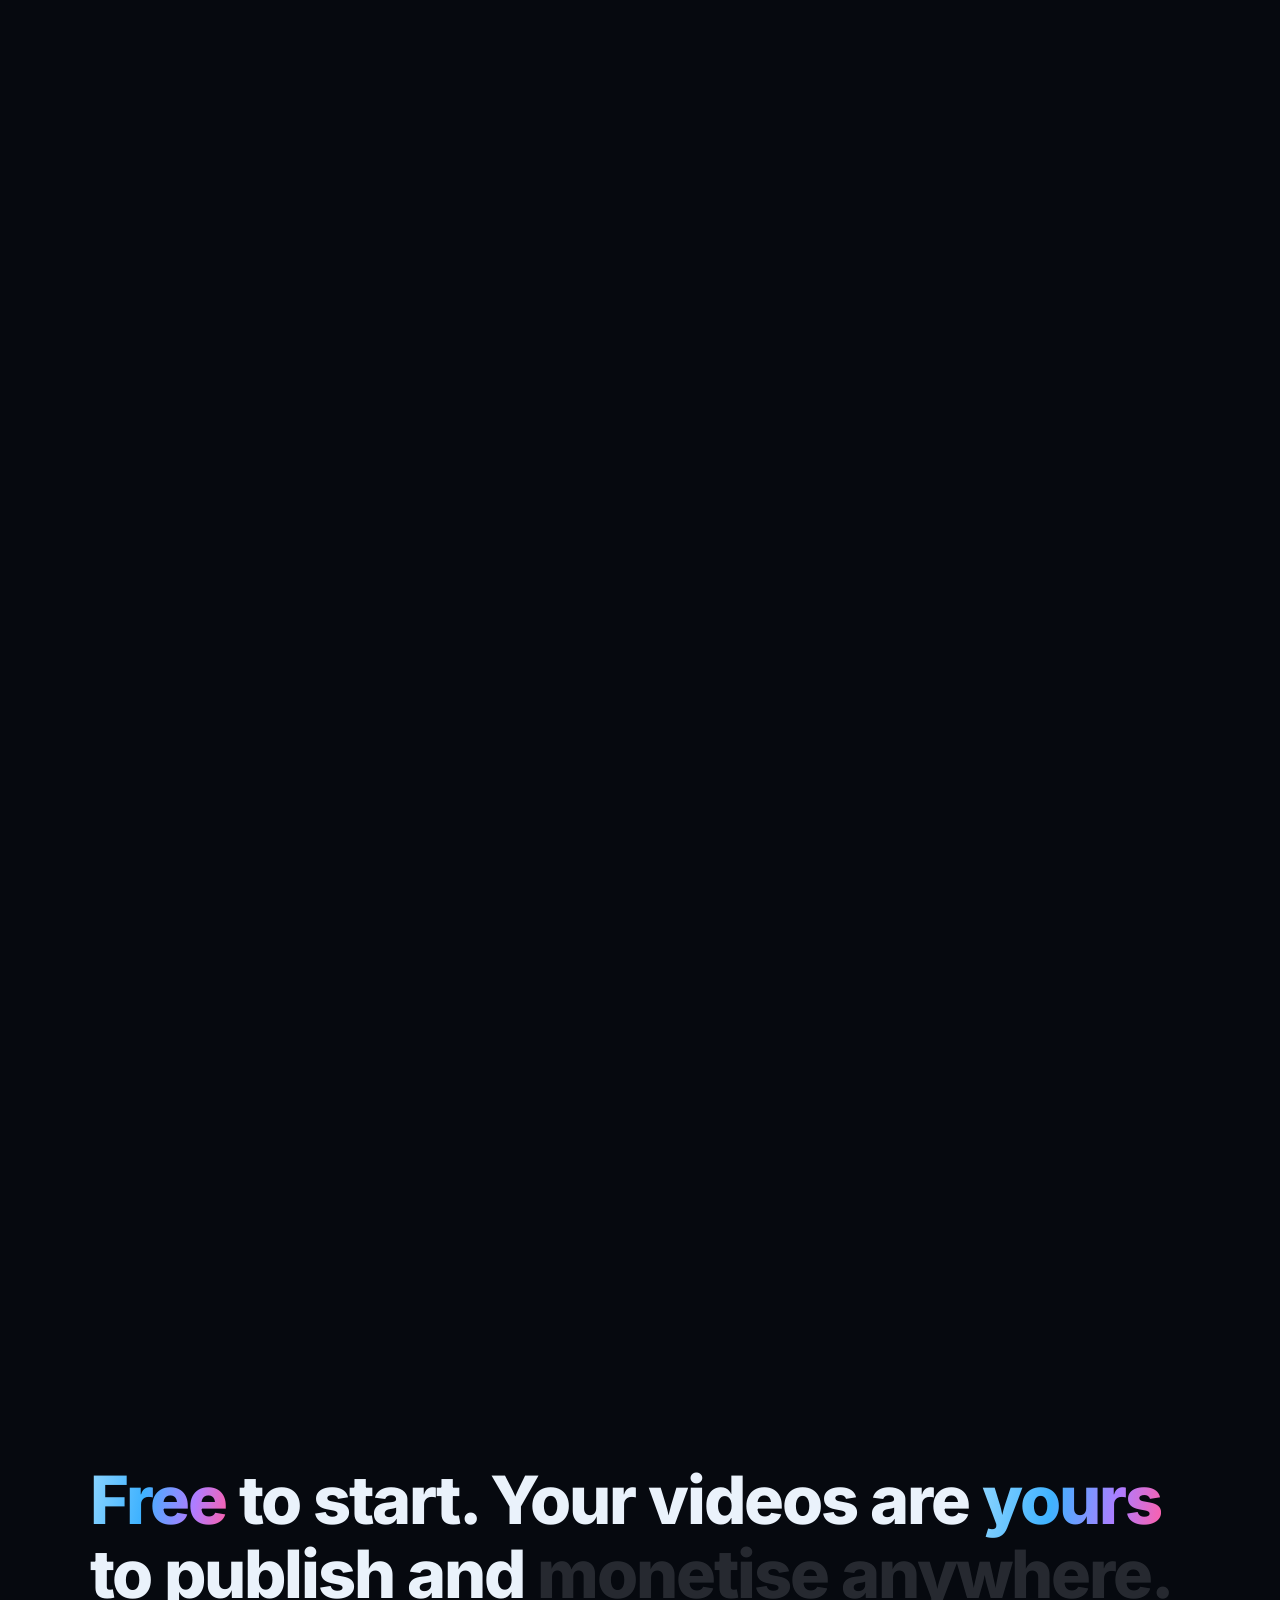
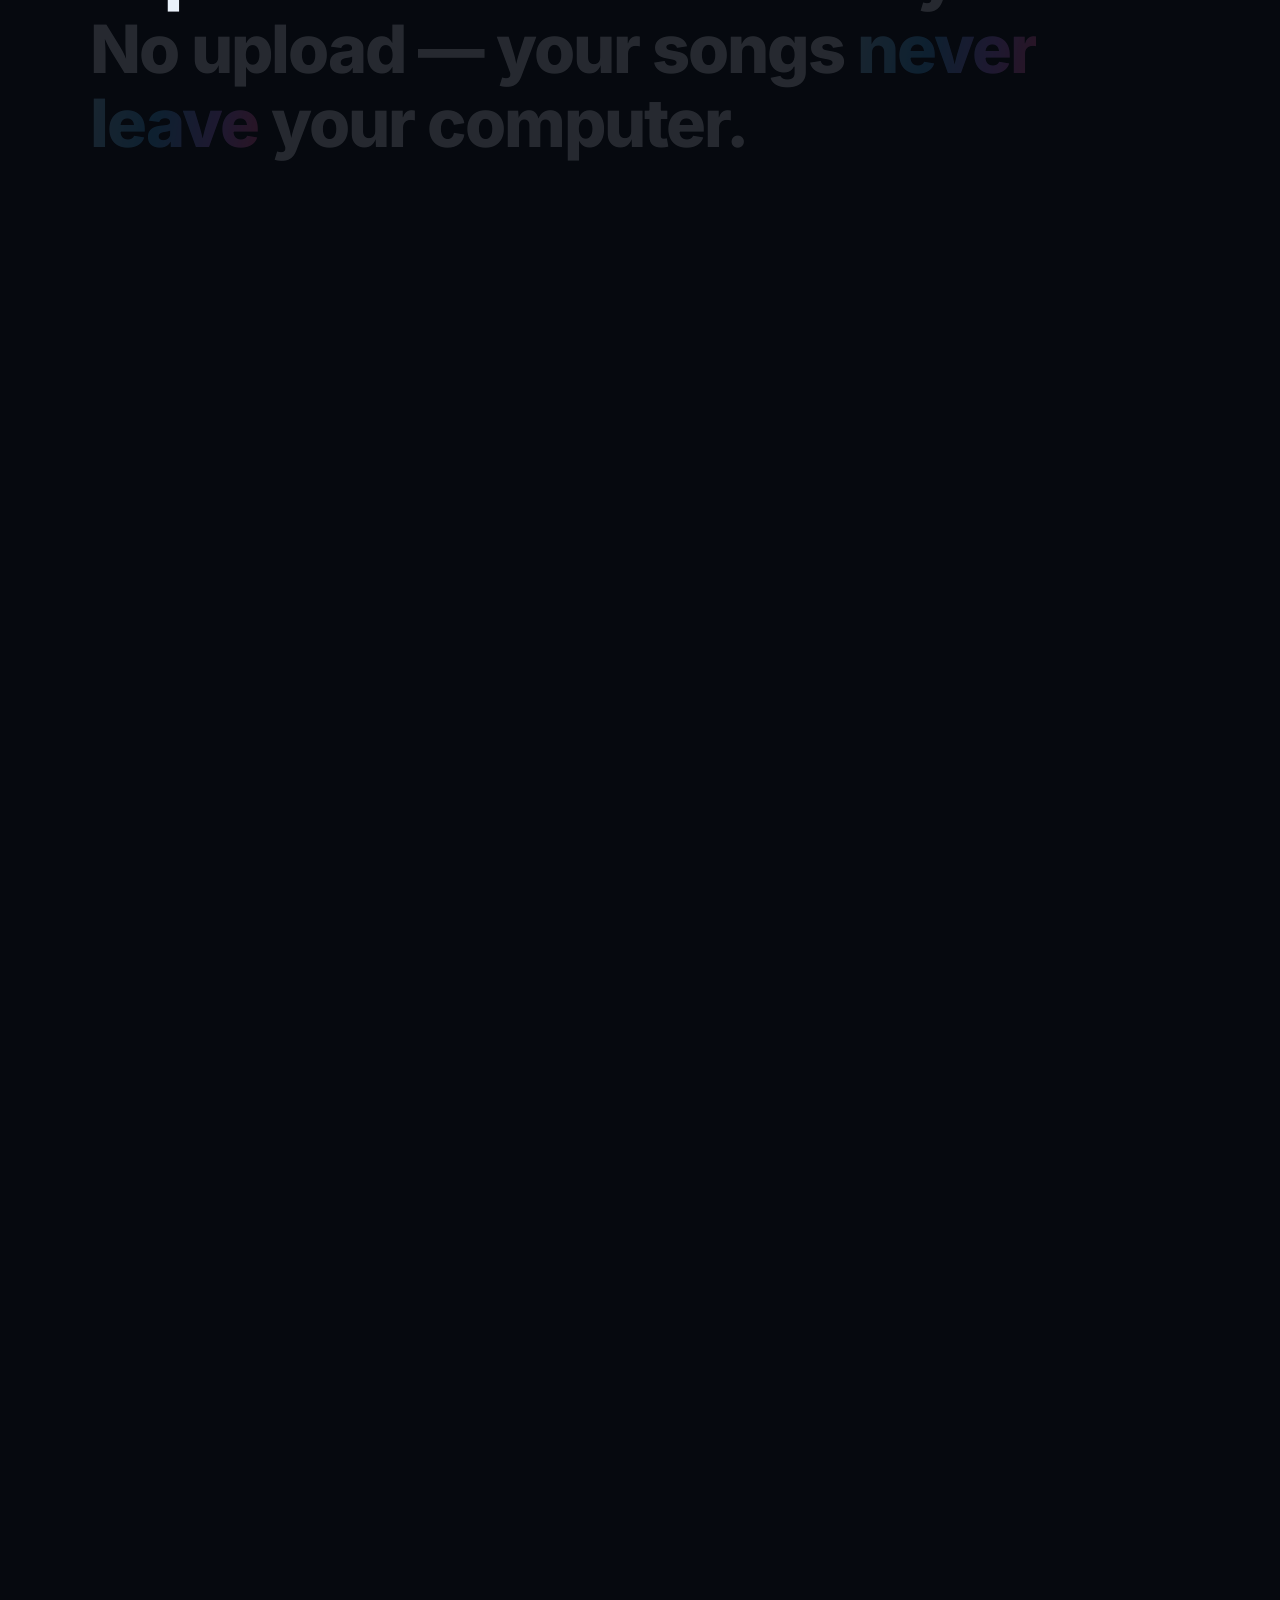
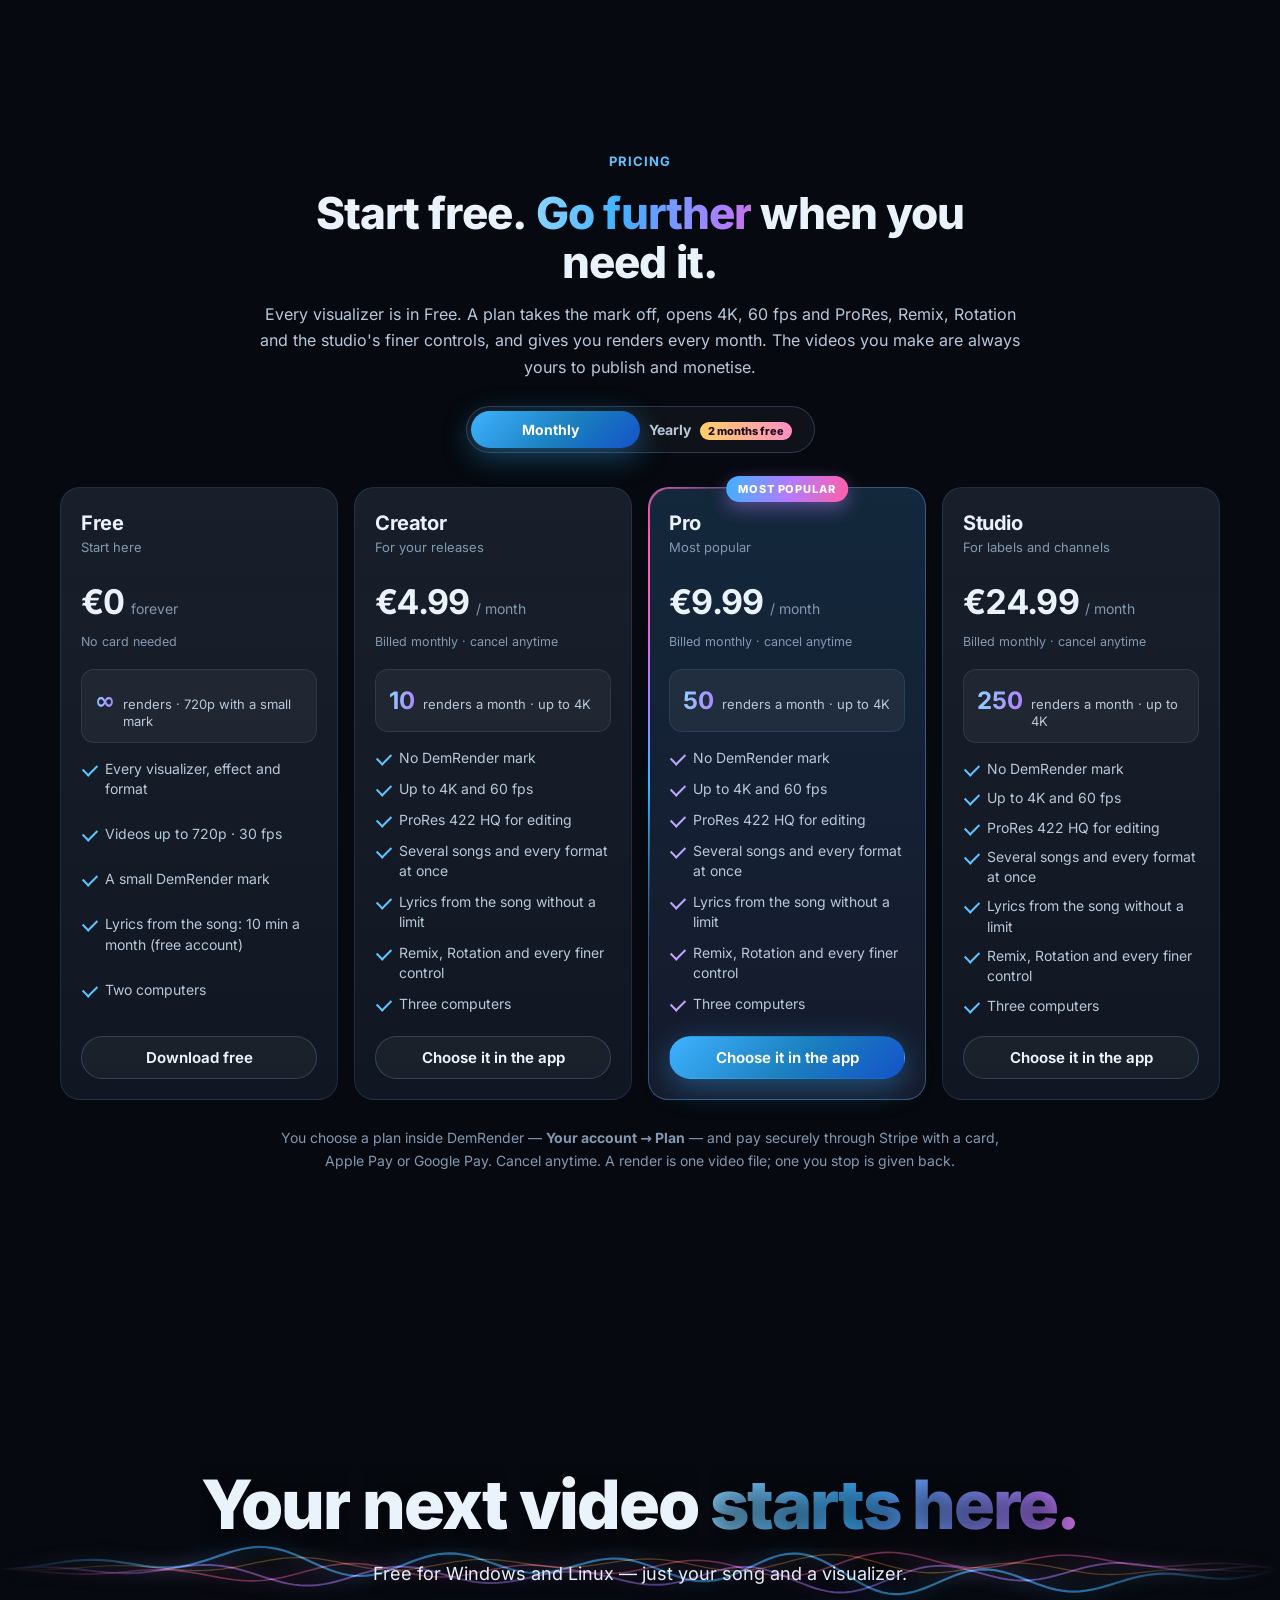
==== commit e21231df: "Gallery: keep the original preview visualizers, swap in our demo-track audio The previous change wro" ====
--- a/index.html
+++ b/index.html
@@ -186,15 +186,15 @@
         <h2 data-reveal>Every frame driven by <span class="grad">the music.</span></h2>
         <p class="sub" data-reveal>These clips were exported straight from DemRender, on its own demo tracks. Point at one to see it move — click for sound.</p>
         <div class="gallery" id="gallery" data-deal>
-          <button class="clip" data-clip="total-eclipse" data-name="Total Eclipse" data-family="Signature"></button>
-          <button class="clip" data-clip="shockwave" data-name="Shockwave" data-family="Burst"></button>
-          <button class="clip" data-clip="glitter-storm" data-name="Glitter Storm" data-family="Burst"></button>
-          <button class="clip" data-clip="polar-night" data-name="Polar Night" data-family="Themes"></button>
-          <button class="clip" data-clip="firefly-forest" data-name="Firefly Forest" data-family="Themes"></button>
-          <button class="clip" data-clip="stained-glass" data-name="Stained Glass" data-family="Spectrum blobs"></button>
-          <button class="clip" data-clip="wire-globe" data-name="Data Globe" data-family="Worlds"></button>
-          <button class="clip" data-clip="flower-of-life" data-name="Sacred Light" data-family="Worlds"></button>
-          <button class="clip" data-clip="moonlit-sakura" data-name="Moonlit Sakura" data-family="Themes"></button>
+          <button class="clip" data-clip="pro-neon-halo" data-name="Neon Halo" data-family="Featured"></button>
+          <button class="clip" data-clip="plasma-tendrils" data-name="Plasma Tendrils" data-family="Burst"></button>
+          <button class="clip" data-clip="solar-flares" data-name="Solar Flares" data-family="Burst"></button>
+          <button class="clip" data-clip="teal-ears" data-name="Teal Ears" data-family="Spectrum blobs"></button>
+          <button class="clip" data-clip="halo-crown" data-name="Halo Crown" data-family="Halo shapes"></button>
+          <button class="clip" data-clip="lightning-halo" data-name="Lightning Halo" data-family="Burst"></button>
+          <button class="clip" data-clip="supernova" data-name="Supernova" data-family="Burst"></button>
+          <button class="clip" data-clip="vital-signs" data-name="Vital Signs" data-family="Worlds"></button>
+          <button class="clip" data-clip="double-helix" data-name="Double Helix" data-family="Worlds"></button>
         </div>
         <p class="more" data-reveal>…and 184 more, from neon line art to real 3D scenes. Every one of them can be changed down to the last setting.</p>
       </div>
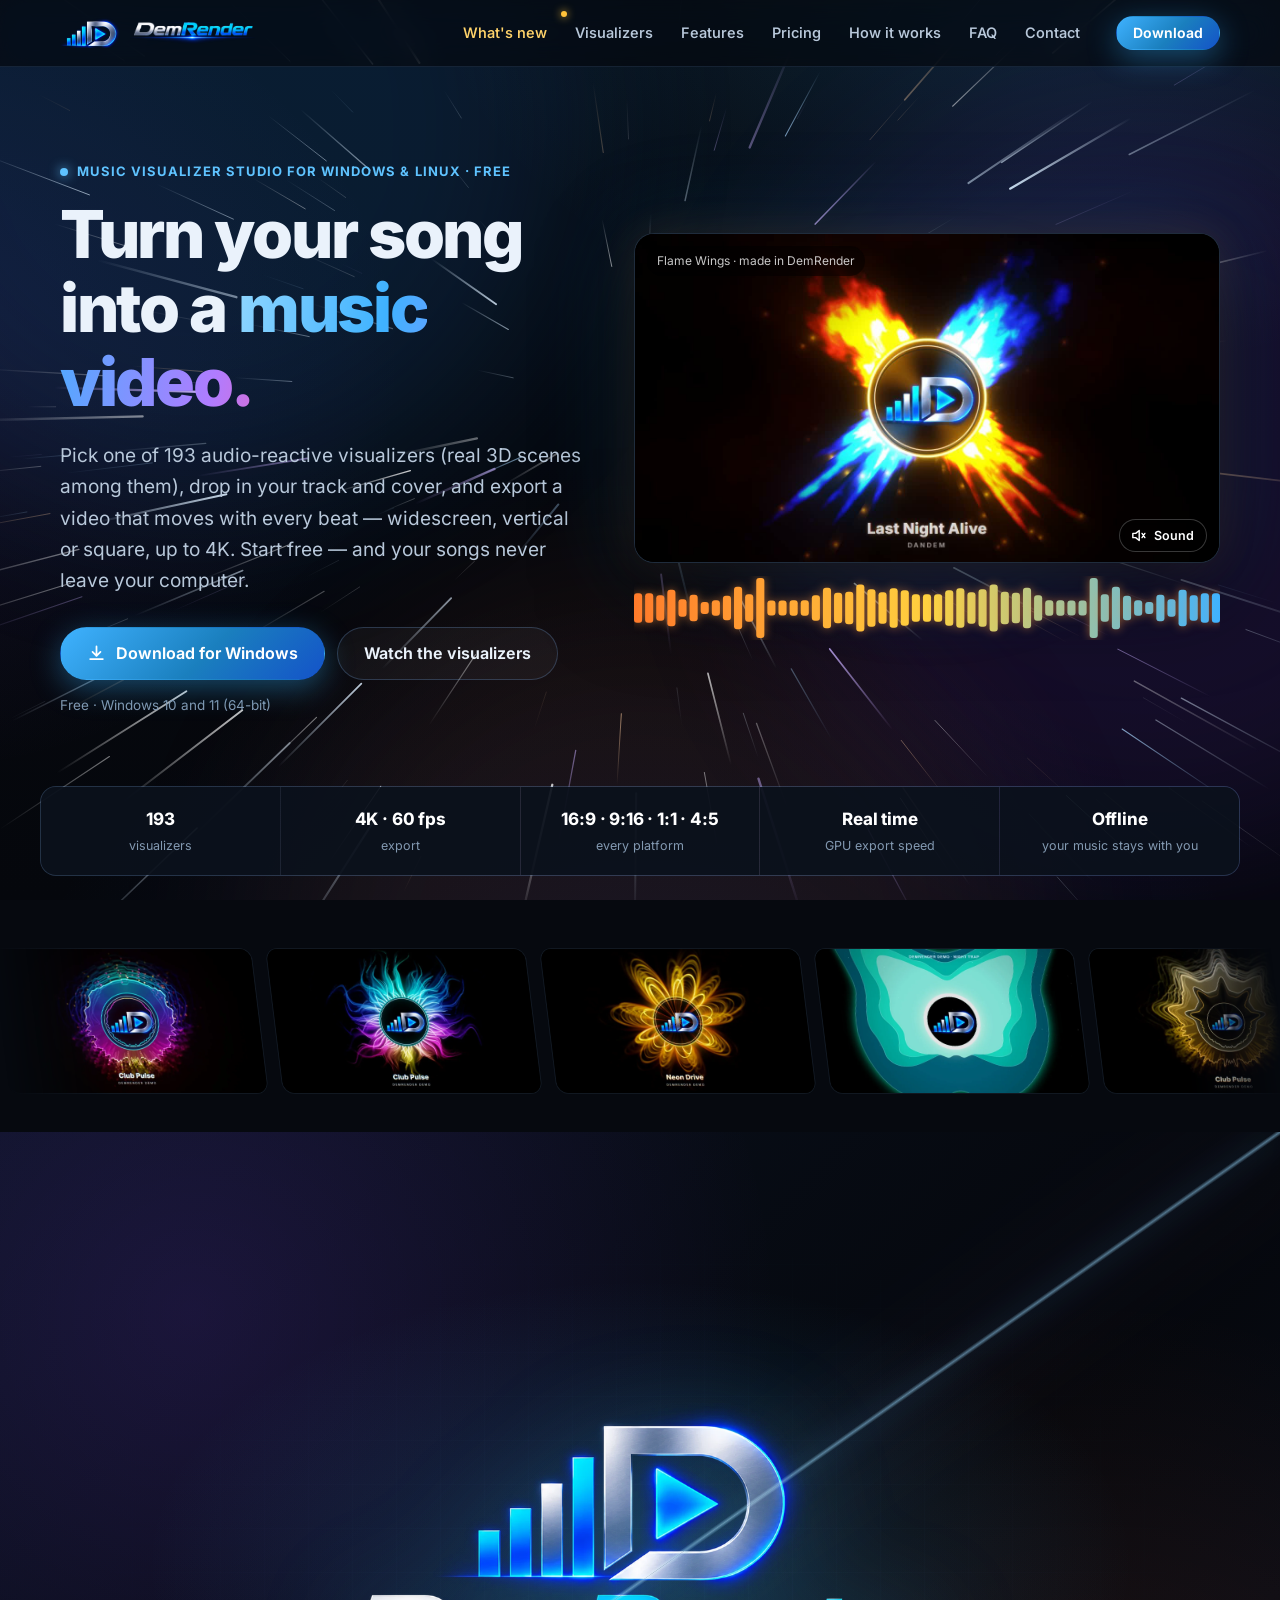
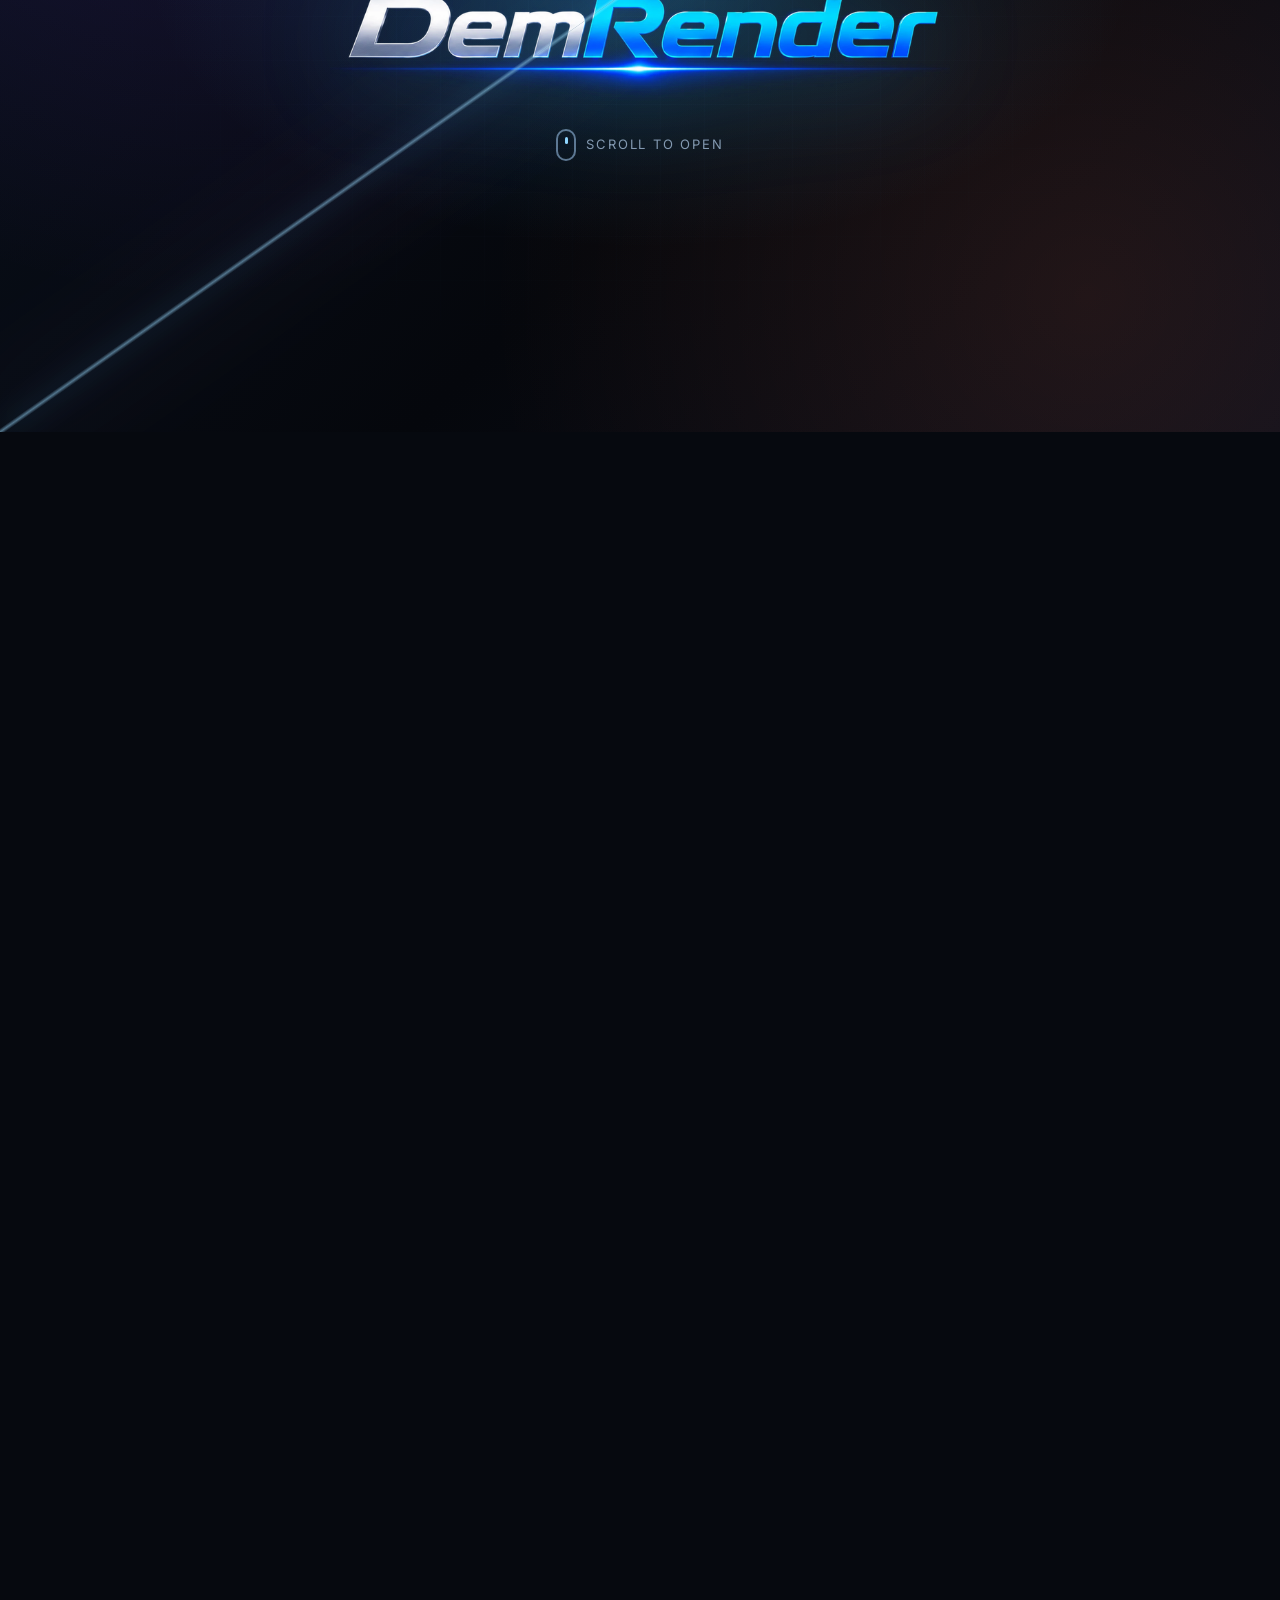
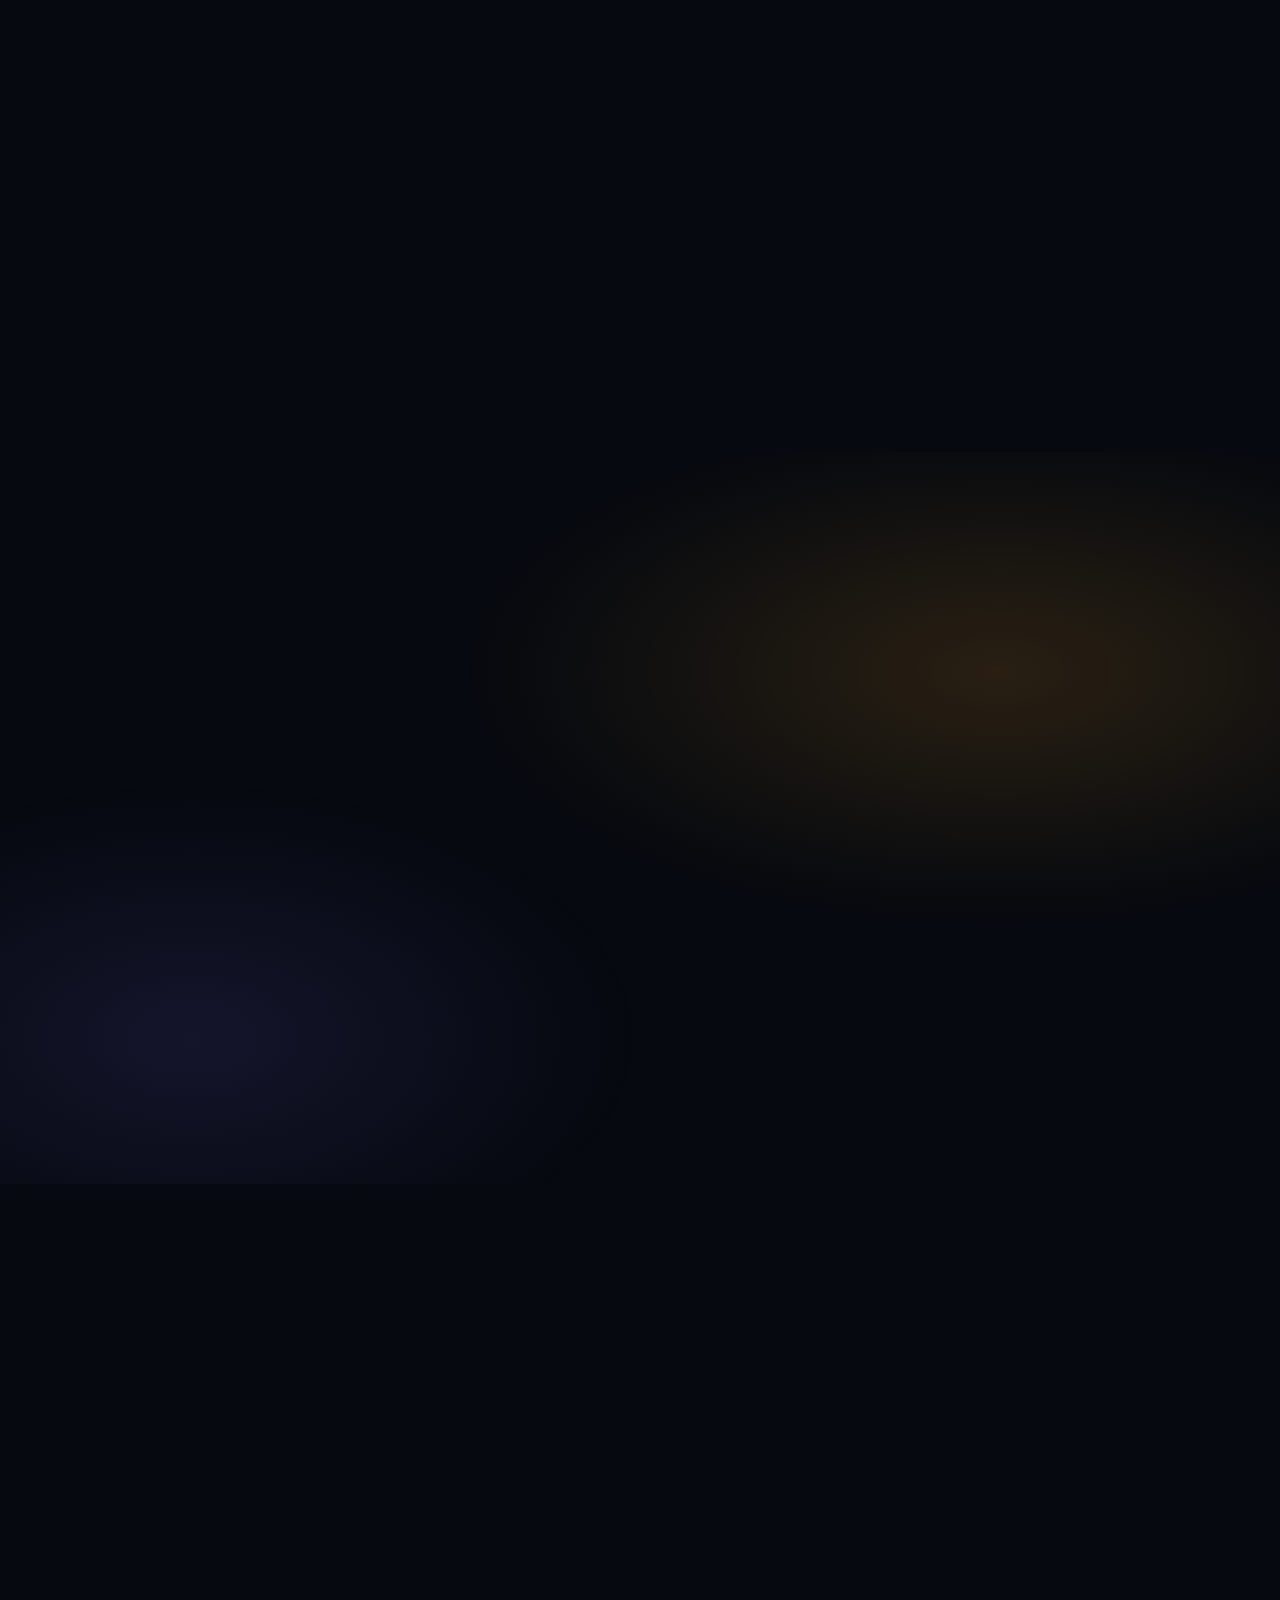
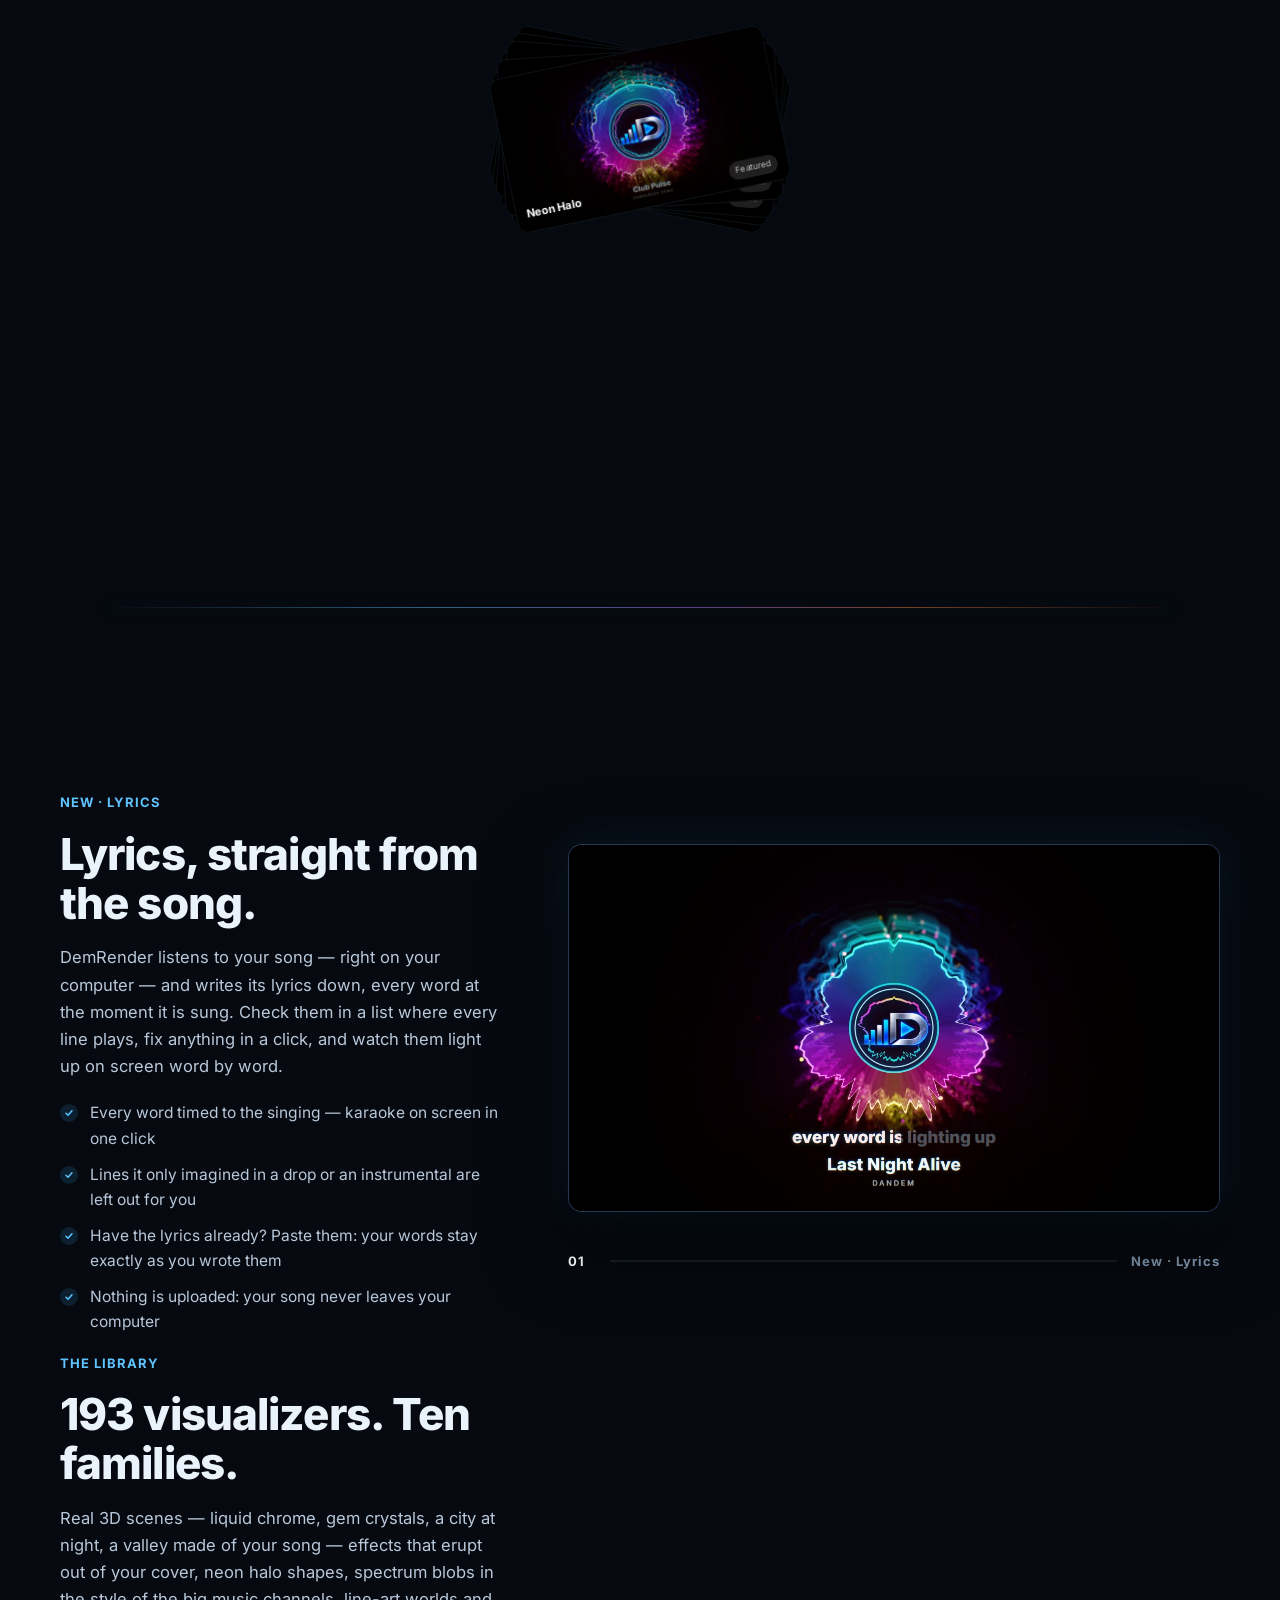
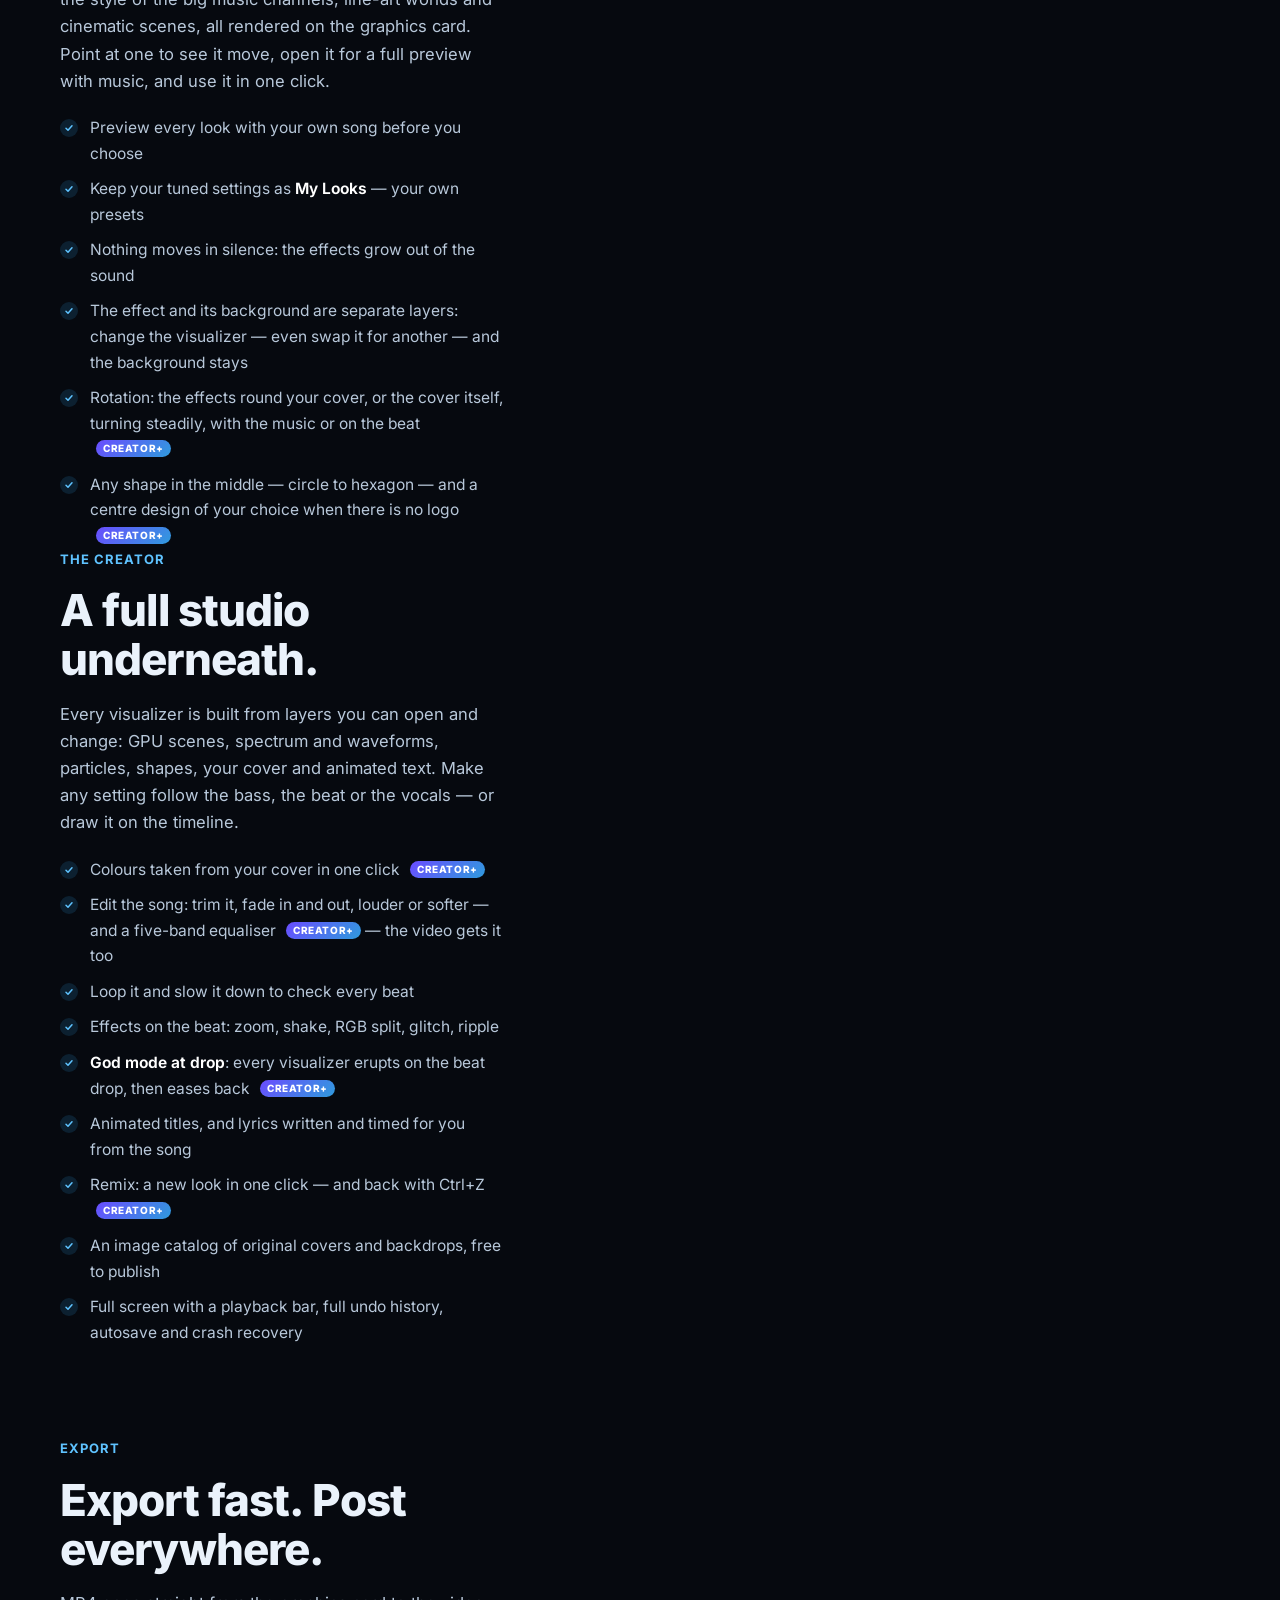
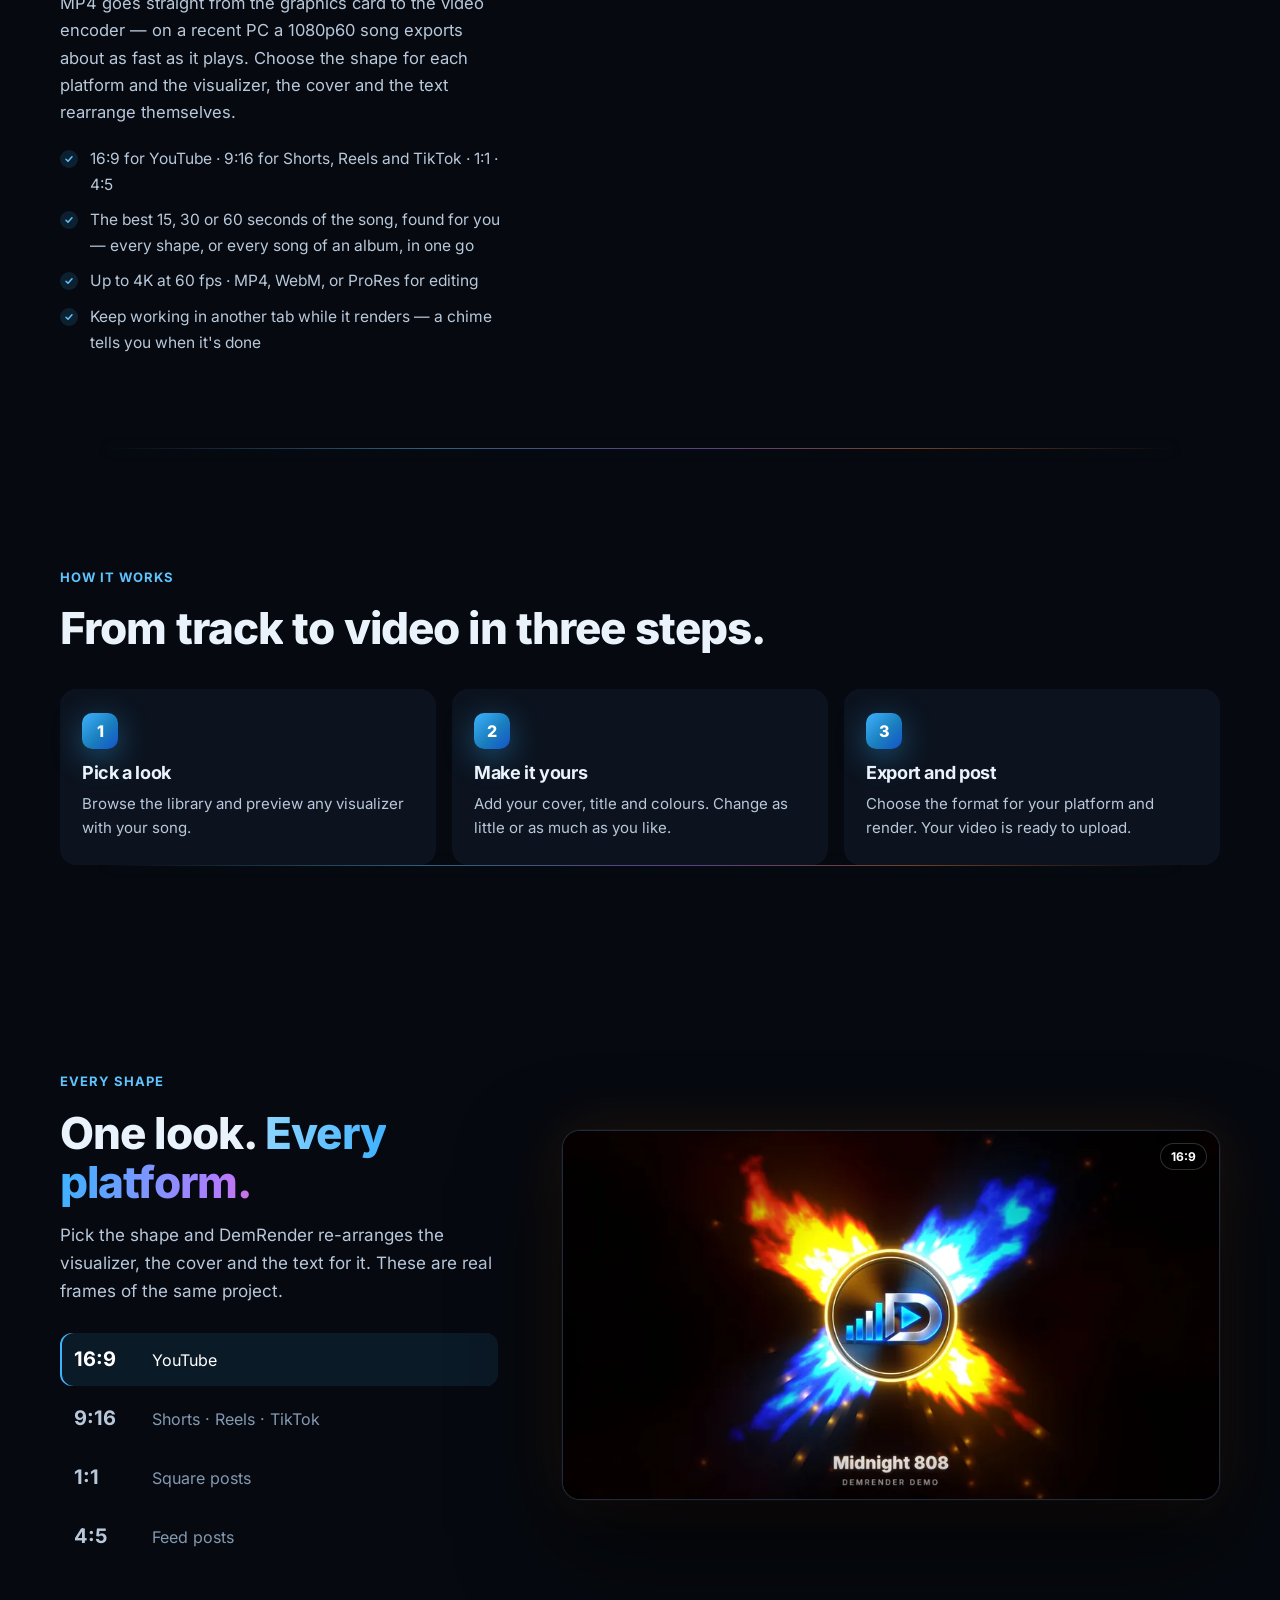
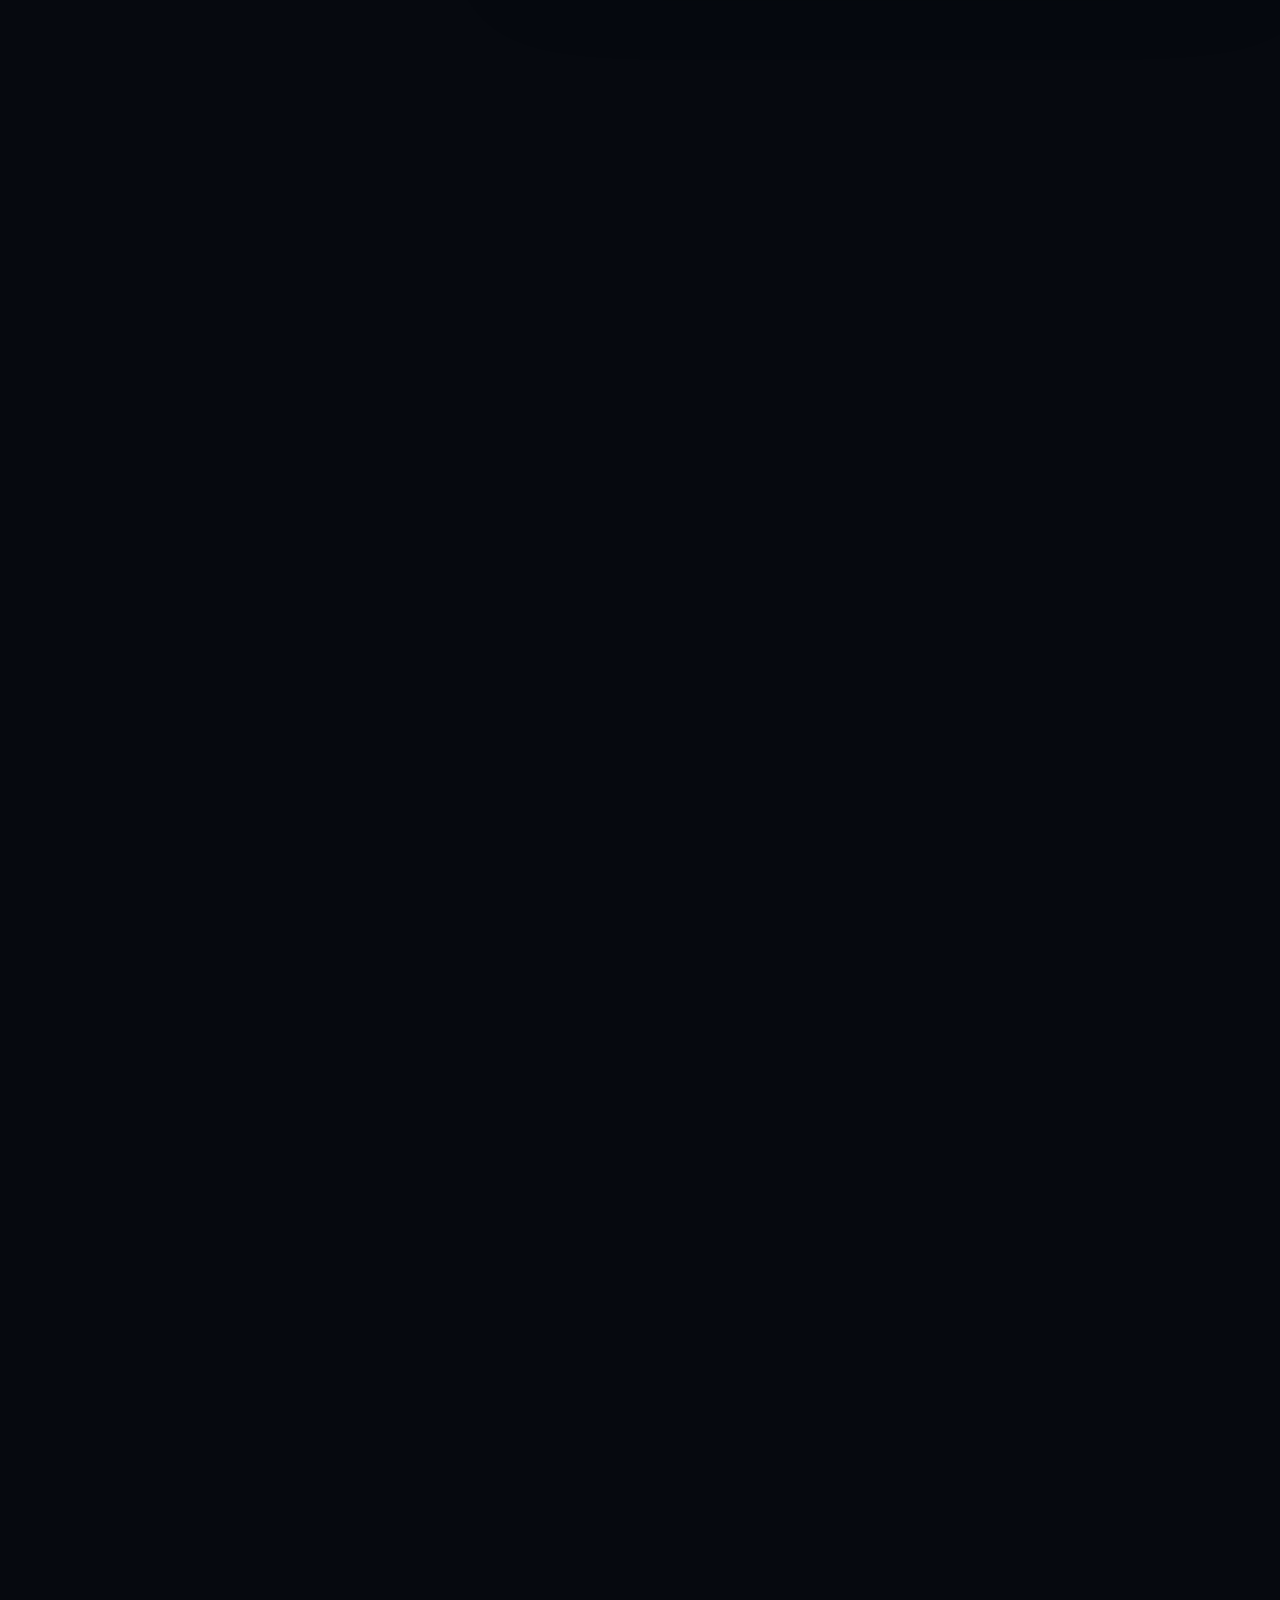
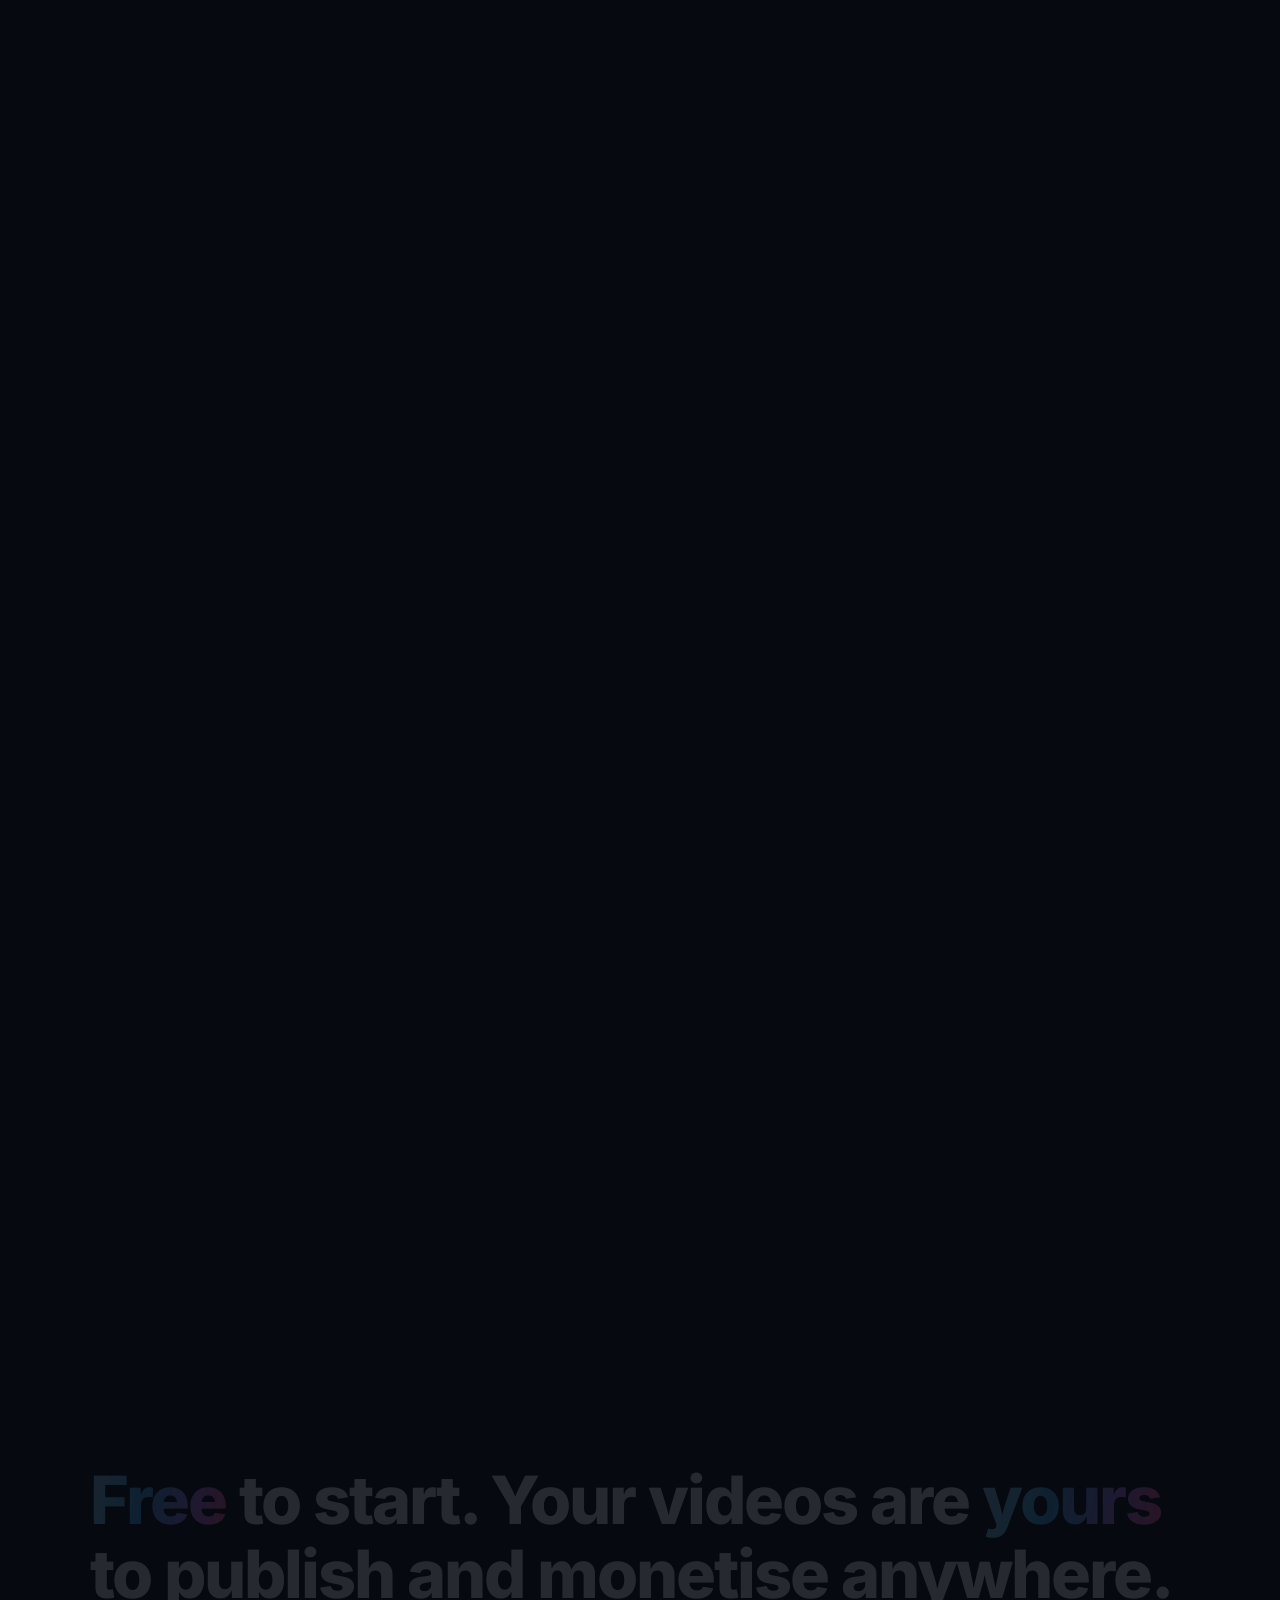
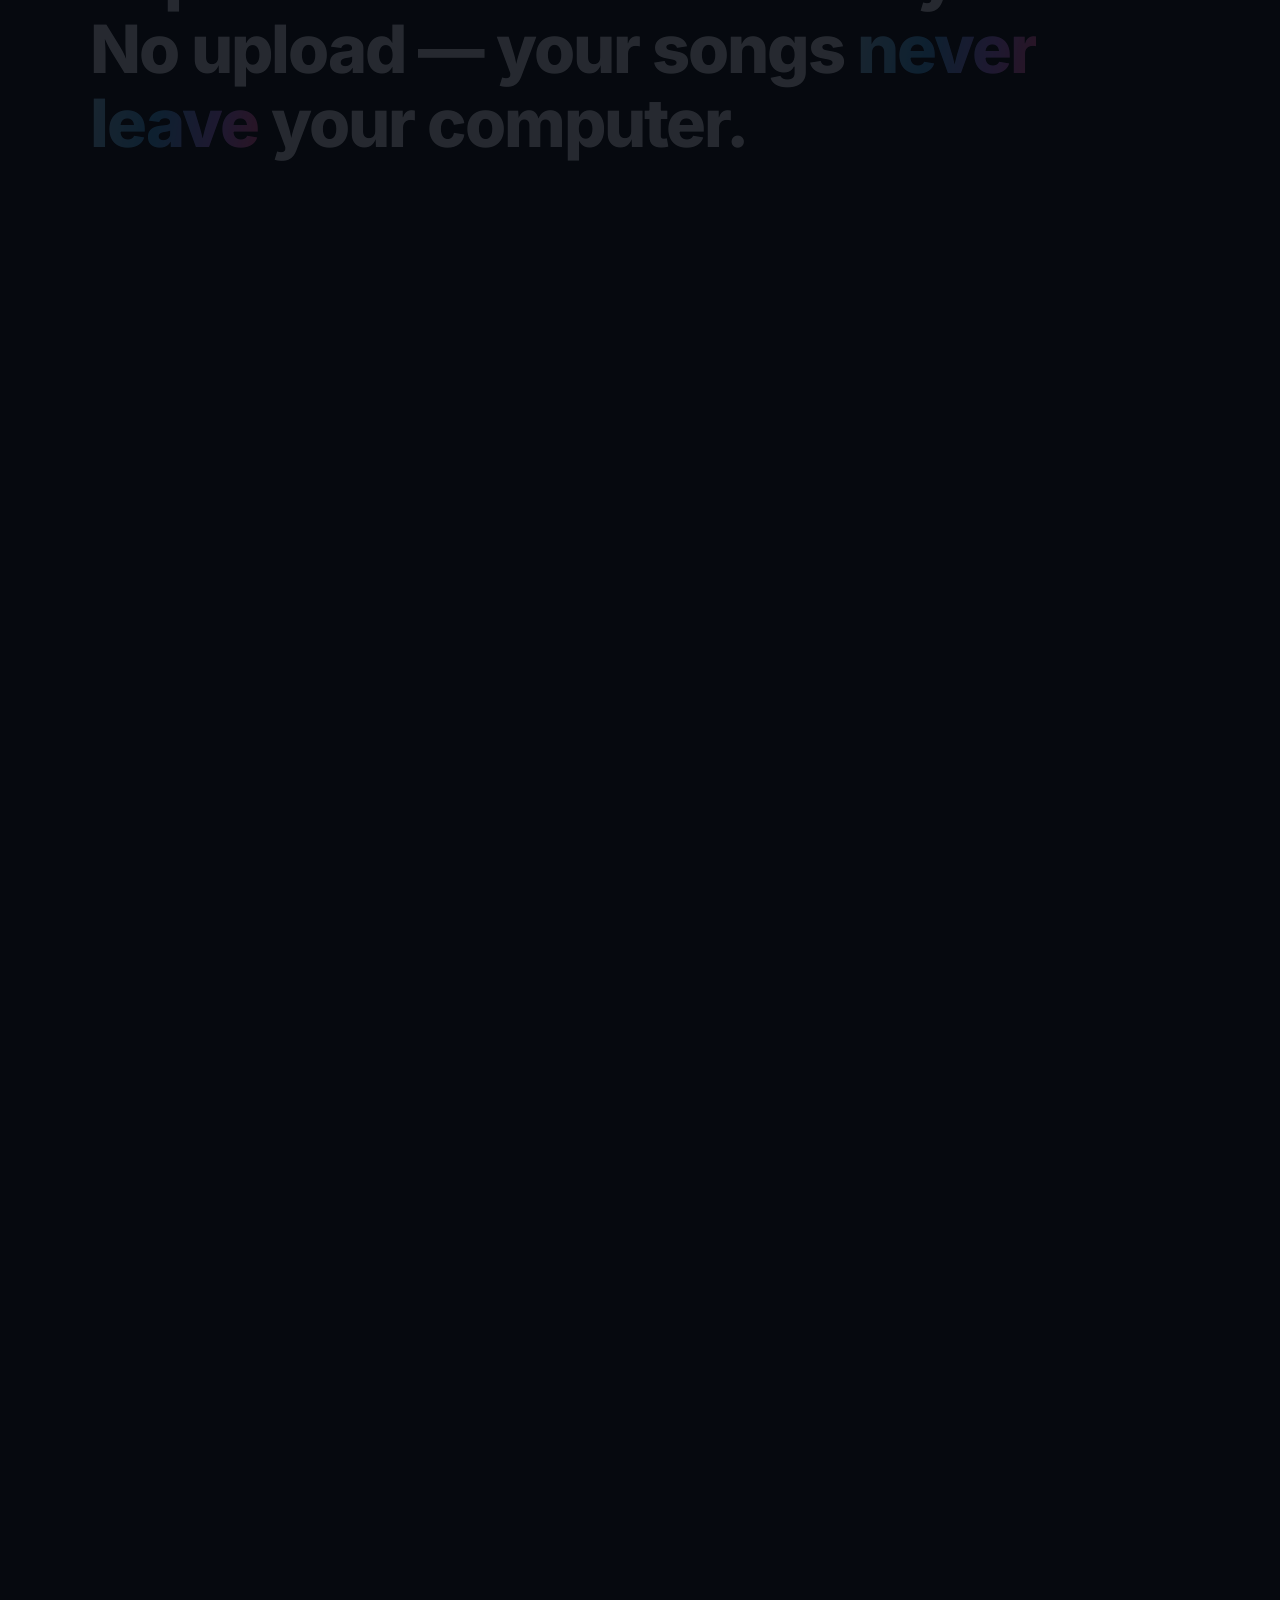
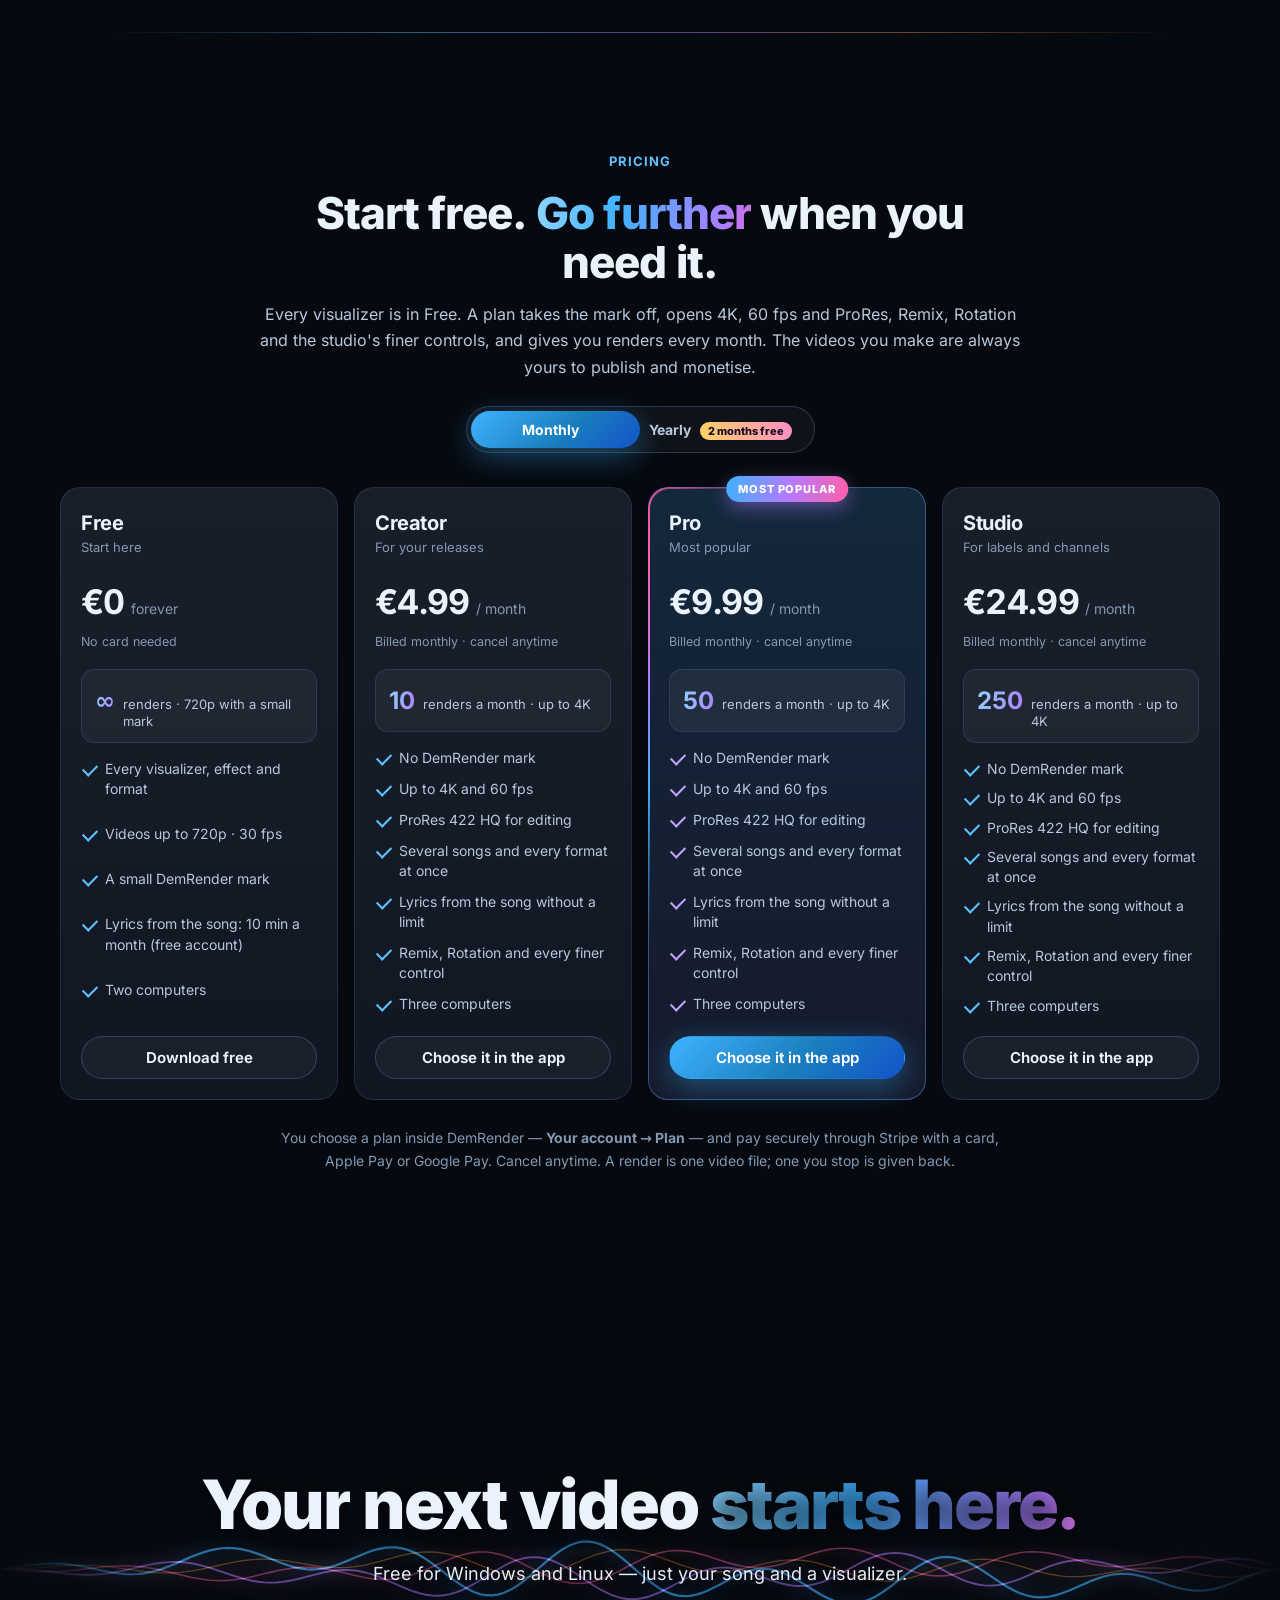
==== commit a6821649: "Site v12: starfield that jumps to light speed with the scroll, pointer light + ring, sparks on butto" ====
--- a/index.html
+++ b/index.html
@@ -23,6 +23,7 @@
   <link rel="apple-touch-icon" href="/assets/img/apple-touch-icon.png">
   <link rel="preload" href="/assets/fonts/inter-latin-wght-normal.woff2" as="font" type="font/woff2" crossorigin>
   <link rel="stylesheet" href="/assets/site.css?v=11">
+  <link rel="stylesheet" href="/assets/fx.css?v=1">
   <script src="/assets/early.js?v=7"></script>
   <script type="application/ld+json">
   {
@@ -512,7 +513,8 @@
     </div>
   </dialog>
 
-  <script src="/assets/site.js?v=11"></script>
+  <script src="/assets/site.js?v=12"></script>
+  <script src="/assets/fx.js?v=1"></script>
   <script src="/assets/count.js?v=1" defer></script>
 </body>
 </html>
--- a/assets/fx.css
+++ b/assets/fx.css
@@ -0,0 +1,93 @@
+/* demrender.com — the extra motion layer (v12): a starfield that warps with the scroll, a light that follows the
+ * pointer, sparks on the buttons, holographic plan cards, the hero tipping back as you leave it, lines of light
+ * opening every section, labels that decode themselves. Everything here switches off with prefers-reduced-motion. */
+
+/* ------------------------------------------------ starfield (canvas made by fx.js) */
+.stars { position: fixed; inset: 0; z-index: -1; width: 100%; height: 100%; pointer-events: none; opacity: 0; transition: opacity 1.6s ease; }
+.stars.on { opacity: 1; }
+
+/* -------------------------------------------- the light that follows the pointer */
+.aura {
+  position: fixed; left: 0; top: 0; z-index: 1; width: 520px; height: 520px; margin: -260px 0 0 -260px;
+  border-radius: 50%; pointer-events: none; mix-blend-mode: screen; opacity: 0;
+  background: radial-gradient(closest-side, rgba(95, 195, 255, .16), rgba(176, 124, 255, .07) 45%, transparent 75%);
+  transform: translate3d(var(--ax, -999px), var(--ay, -999px), 0) scale(var(--as, 1));
+  transition: opacity .6s ease, background .5s ease;
+  will-change: transform;
+}
+.aura.on { opacity: 1; }
+.aura.hot { background: radial-gradient(closest-side, rgba(255, 150, 70, .2), rgba(255, 95, 168, .09) 45%, transparent 75%); }
+.ring {
+  position: fixed; left: 0; top: 0; z-index: 60; width: 34px; height: 34px; margin: -17px 0 0 -17px; border-radius: 50%;
+  border: 1.5px solid rgba(143, 214, 255, .75); box-shadow: 0 0 14px rgba(95, 195, 255, .5), inset 0 0 10px rgba(95, 195, 255, .25);
+  pointer-events: none; opacity: 0; transform: translate3d(var(--rx2, -999px), var(--ry2, -999px), 0) scale(var(--rs, .4));
+  transition: opacity .35s ease, border-color .3s, width .3s, height .3s;
+}
+.ring.on { opacity: 1; }
+.ring.hot { border-color: rgba(255, 190, 120, .9); box-shadow: 0 0 18px rgba(255, 140, 60, .55), inset 0 0 12px rgba(255, 140, 60, .3); }
+
+/* ------------------------------------------------ sparks on a click (canvas) */
+.sparks { position: fixed; inset: 0; z-index: 70; width: 100%; height: 100%; pointer-events: none; }
+
+/* ------------------------------------------- the hero tips back as you scroll on */
+.hero { --ho: 0; }
+.fx-on .player {
+  transform: perspective(1400px) rotateX(calc(var(--ho) * 16deg)) translateY(calc(var(--ho) * 40px))
+             scale(calc((1 + var(--hit) * .012) * (1 - var(--ho) * .1)));
+  transform-origin: 50% 100%;
+}
+.fx-on .hero-copy { transform: translateY(calc(var(--ho) * -70px)); opacity: calc(1 - var(--ho) * .55); }
+.fx-on .eq { transform: scaleY(calc(1 - var(--ho) * .6)); opacity: calc(.95 - var(--ho) * .6); }
+/* the title's gradient words flare on the beat */
+.fx-on .hero h1 .grad { filter: drop-shadow(0 0 calc(var(--hit) * 26px) rgba(255, 150, 60, calc(var(--hit) * .75))); }
+
+/* -------------------------------------- the strip leans with the speed of the scroll */
+.fx-on .marquee .mq-track { transform-origin: 50% 50%; }
+.fx-on .marquee { transform: skewX(var(--skew, 0deg)); transition: transform .2s linear; }
+
+/* ------------------------------------------------ a line of light opens each section */
+.fx-on .section { position: relative; }
+.fx-on .section:not(.whatsnew)::before {
+  content: ''; position: absolute; top: 0; left: 8%; right: 8%; height: 1px; pointer-events: none;
+  background: linear-gradient(90deg, transparent, rgba(95, 195, 255, .85) 30%, rgba(176, 124, 255, .9) 55%, rgba(255, 140, 70, .8) 75%, transparent);
+  box-shadow: 0 0 18px rgba(95, 195, 255, .45);
+  transform: scaleX(0); opacity: 0; transition: transform 1.6s cubic-bezier(.2, .8, .2, 1), opacity 1.6s ease;
+}
+.fx-on .section.lit:not(.whatsnew)::before { transform: scaleX(1); opacity: .55; }
+.fx-on .section:not(.whatsnew)::after {             /* a spark that runs along the line once */
+  content: ''; position: absolute; top: -2px; left: 50%; width: 120px; height: 5px; margin-left: -60px; pointer-events: none; border-radius: 50%;
+  background: radial-gradient(closest-side, #fff, rgba(143, 214, 255, .8) 40%, transparent);
+  opacity: 0;
+}
+.fx-on .section.lit:not(.whatsnew)::after { animation: runline 1.8s cubic-bezier(.3, .6, .2, 1) .15s 1 both; }
+@keyframes runline {
+  0% { opacity: 0; transform: translateX(0) scaleX(.4); }
+  20% { opacity: 1; }
+  100% { opacity: 0; transform: translateX(min(40vw, 520px)) scaleX(1.6); }
+}
+
+/* --------------------------------------------- labels decode themselves */
+.eyebrow .scr { color: #bfe6ff; text-shadow: 0 0 10px rgba(95, 195, 255, .8); }
+
+/* ------------------------------------------------ holographic plan cards */
+.js [data-stagger].in > .plan.holo {
+  transform: perspective(1000px) rotateX(var(--prx, 0deg)) rotateY(var(--pry, 0deg)) translateY(var(--lift, 0px));
+  transition: transform .25s cubic-bezier(.2, .8, .2, 1), border-color .3s, box-shadow .3s; transition-delay: 0s;
+}
+.js [data-stagger].in > .plan.holo:hover { --lift: -8px; }
+.plan .foil {
+  position: absolute; inset: 0; border-radius: inherit; pointer-events: none; opacity: 0; transition: opacity .35s ease;
+  background:
+    radial-gradient(420px circle at var(--fx, 50%) var(--fy, 50%), rgba(255, 255, 255, .14), transparent 45%),
+    linear-gradient(calc(110deg + var(--fa, 0deg)), transparent 20%, rgba(95, 195, 255, .18) 35%, rgba(176, 124, 255, .2) 45%,
+                    rgba(255, 95, 168, .16) 55%, rgba(255, 210, 63, .14) 65%, transparent 80%);
+  background-size: 100% 100%, 220% 220%;
+  background-position: 0 0, var(--fx, 50%) var(--fy, 50%);
+  mix-blend-mode: screen;
+}
+.plan.holo:hover .foil { opacity: 1; }
+
+/* -------------------------------------------------------- respect the visitor */
+@media (prefers-reduced-motion: reduce) {
+  .stars, .aura, .ring, .sparks { display: none !important; }
+}
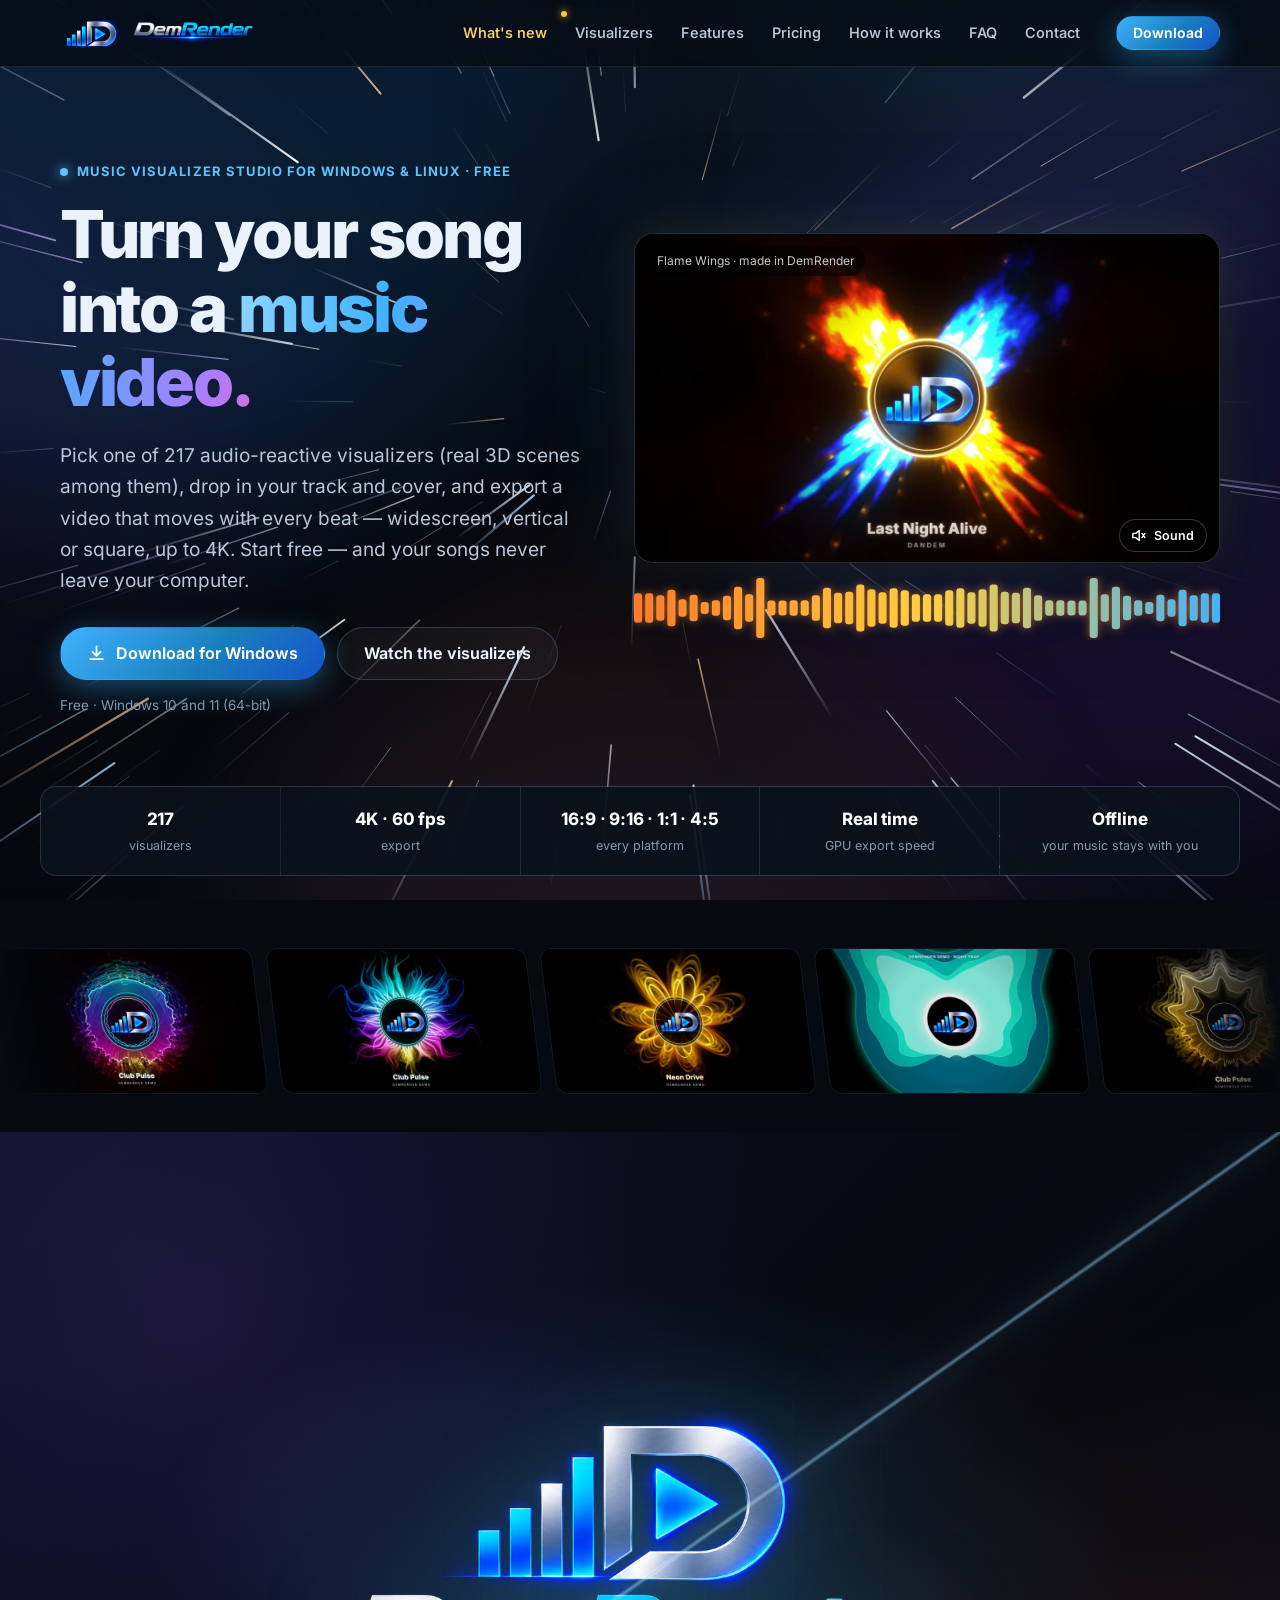
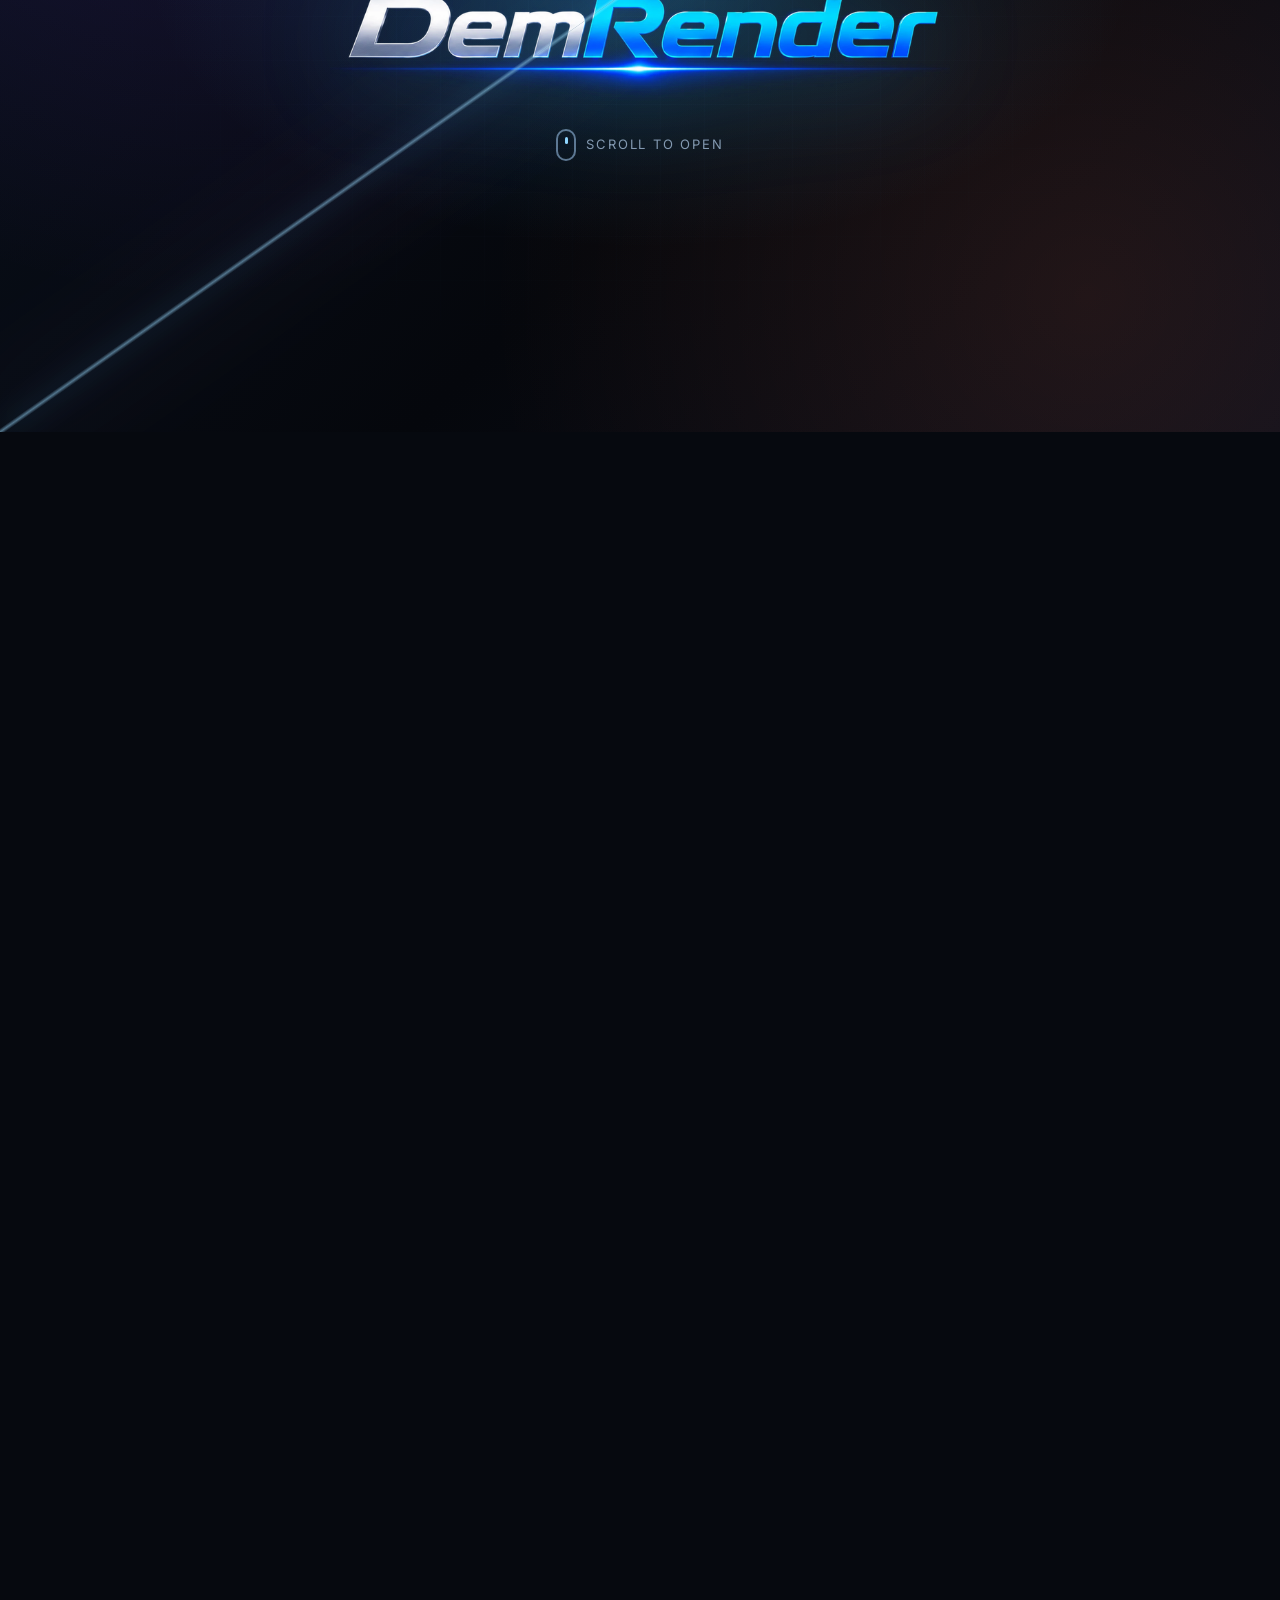
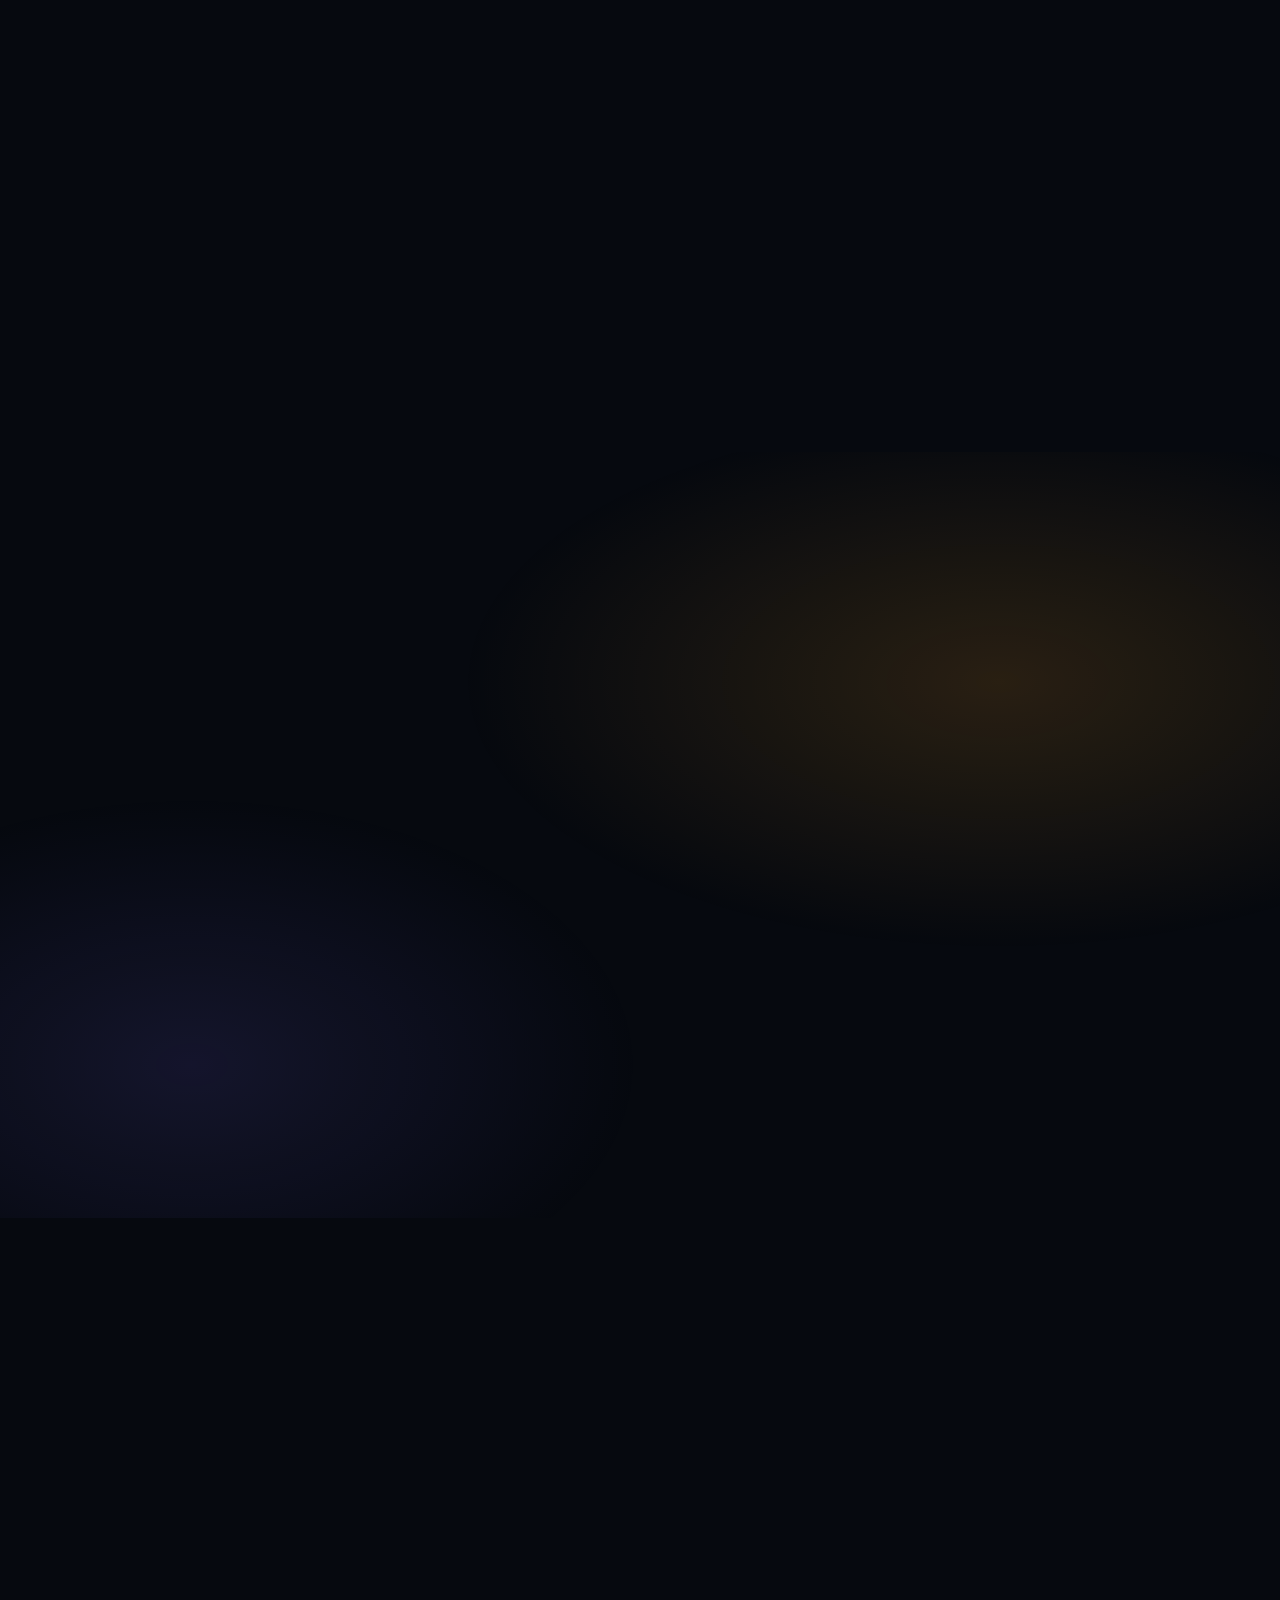
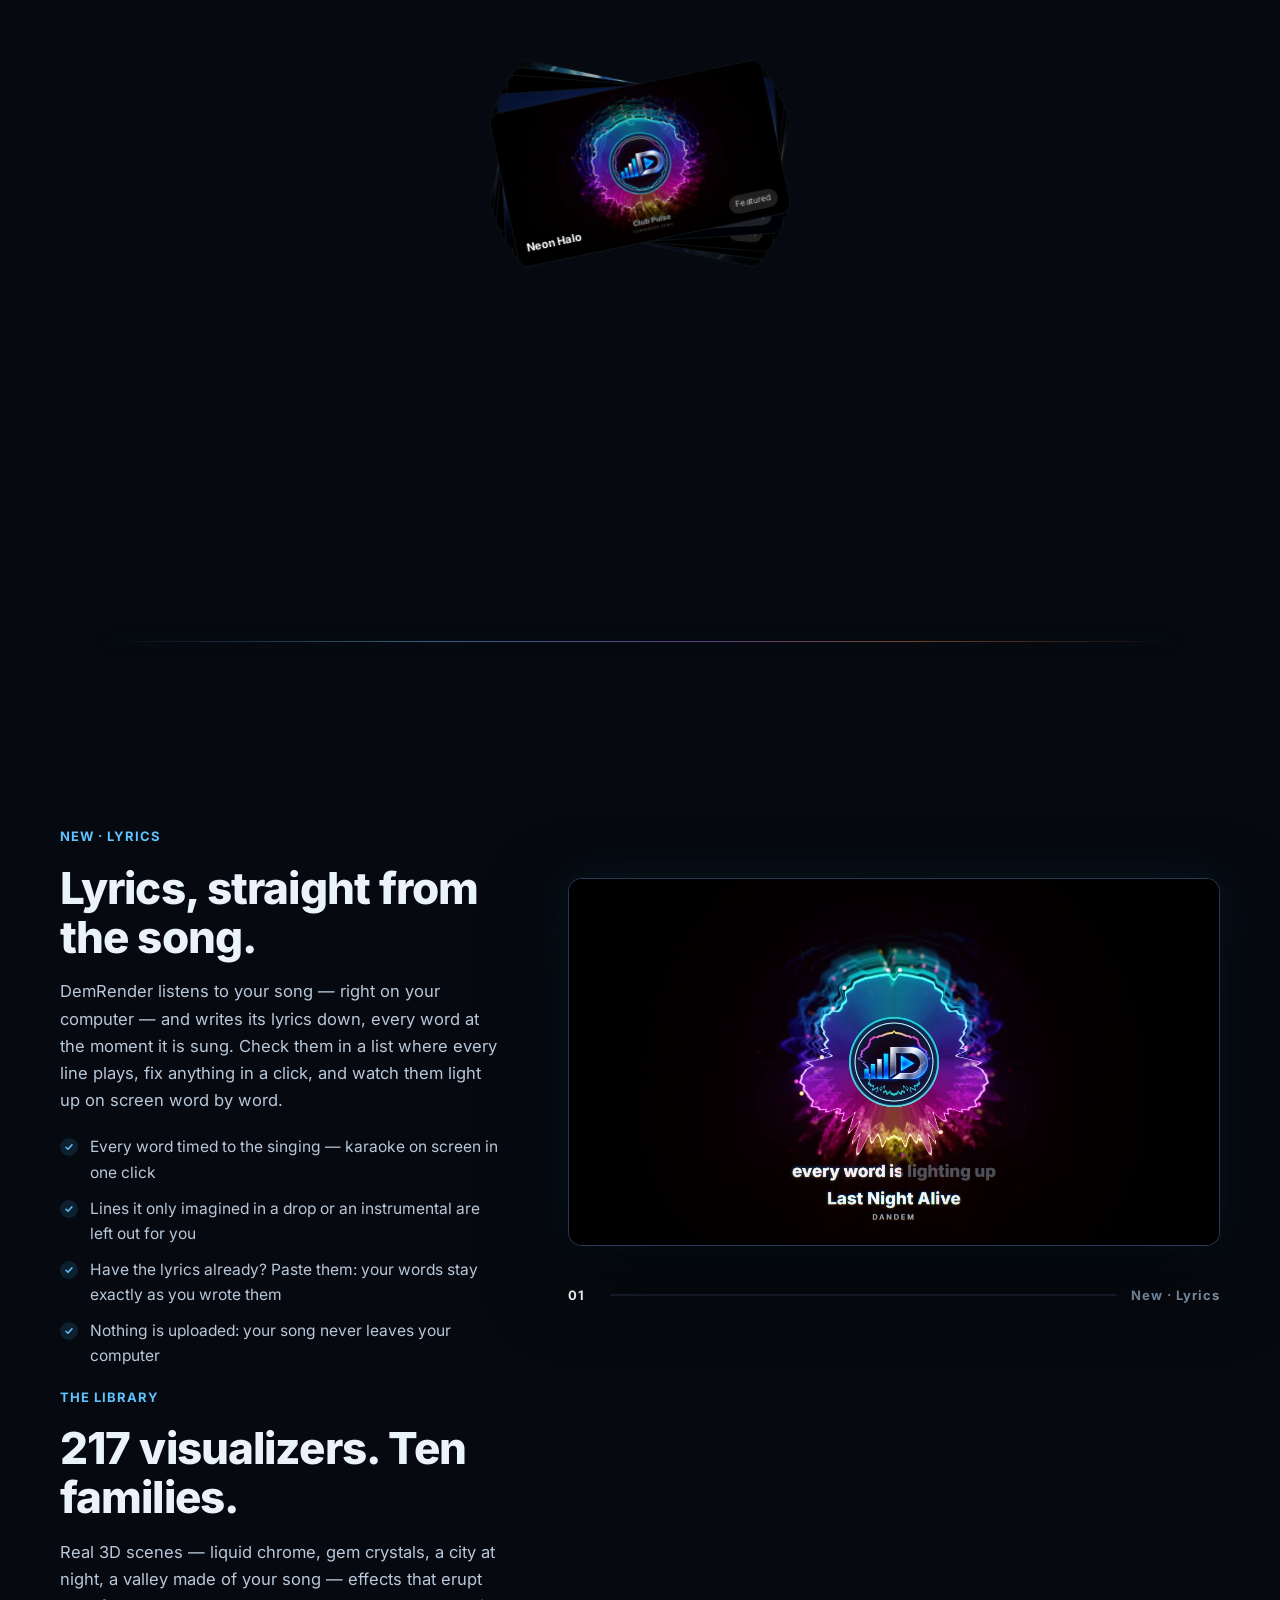
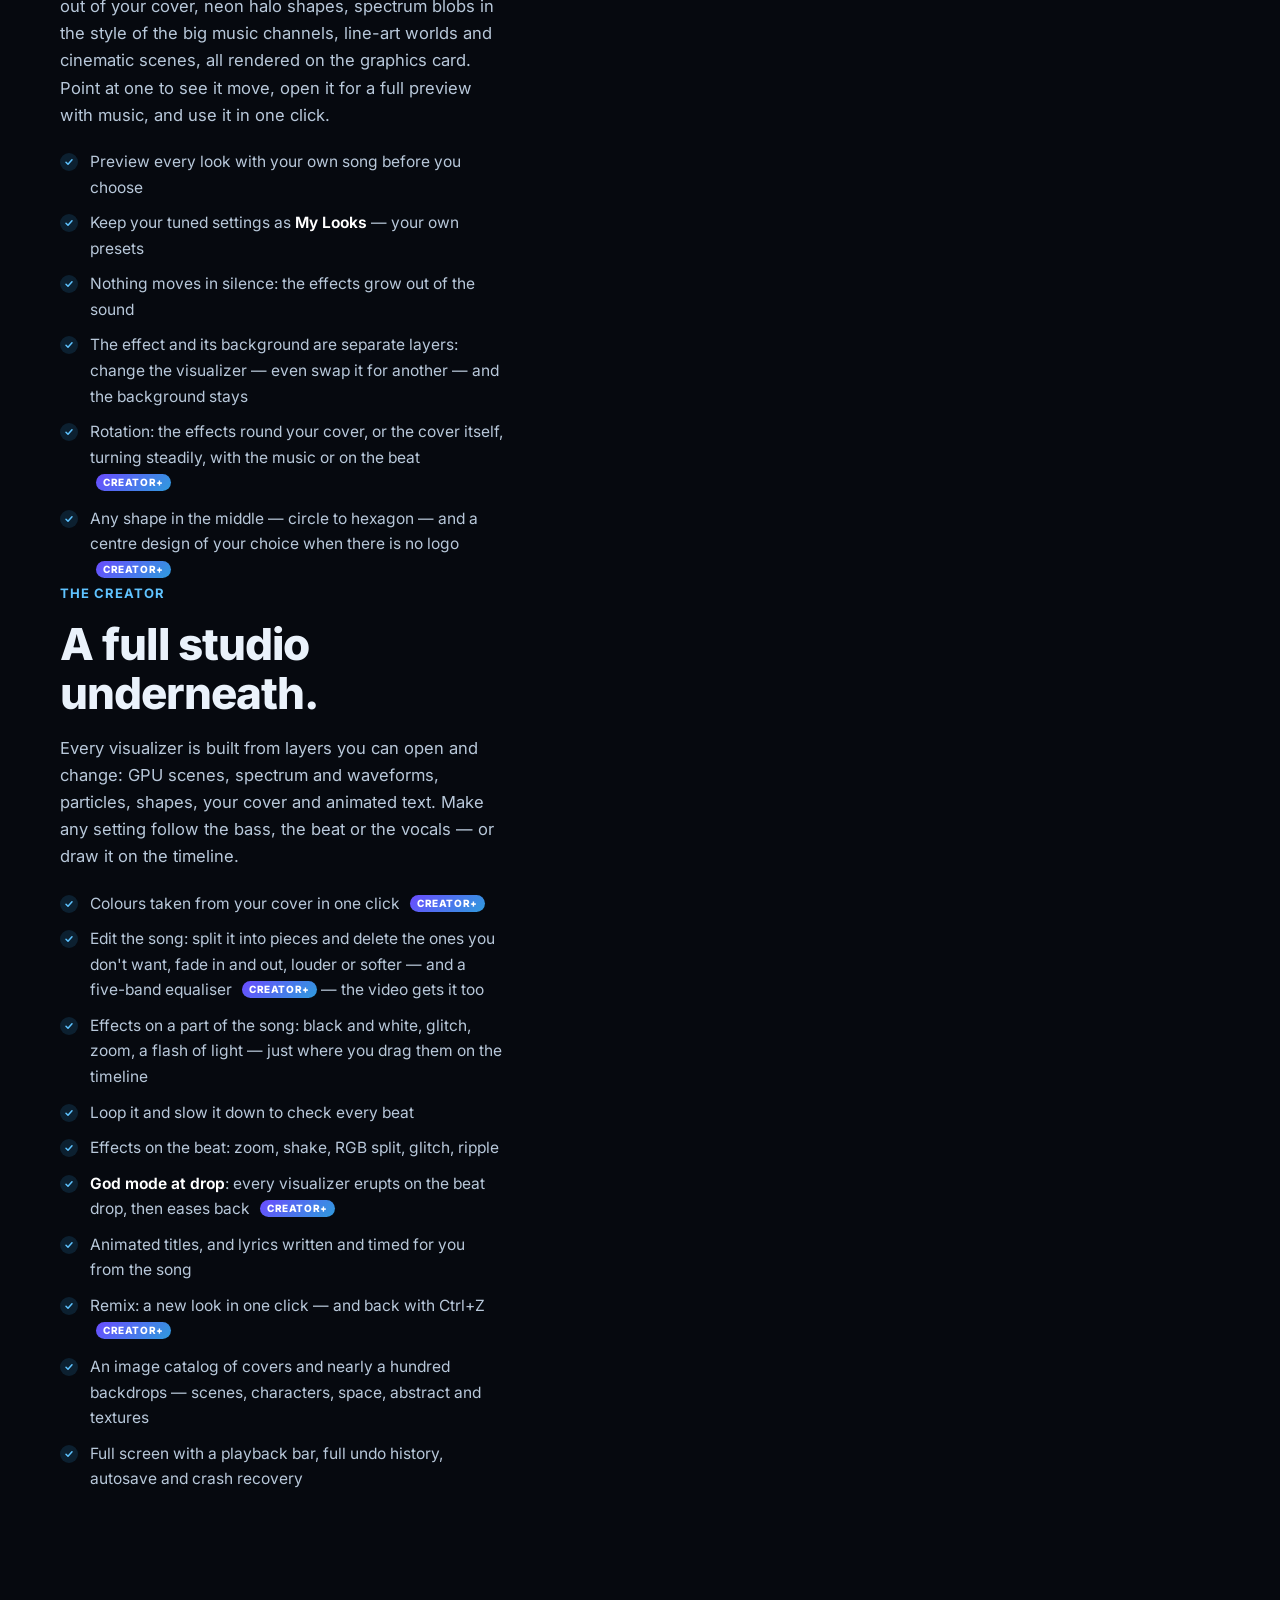
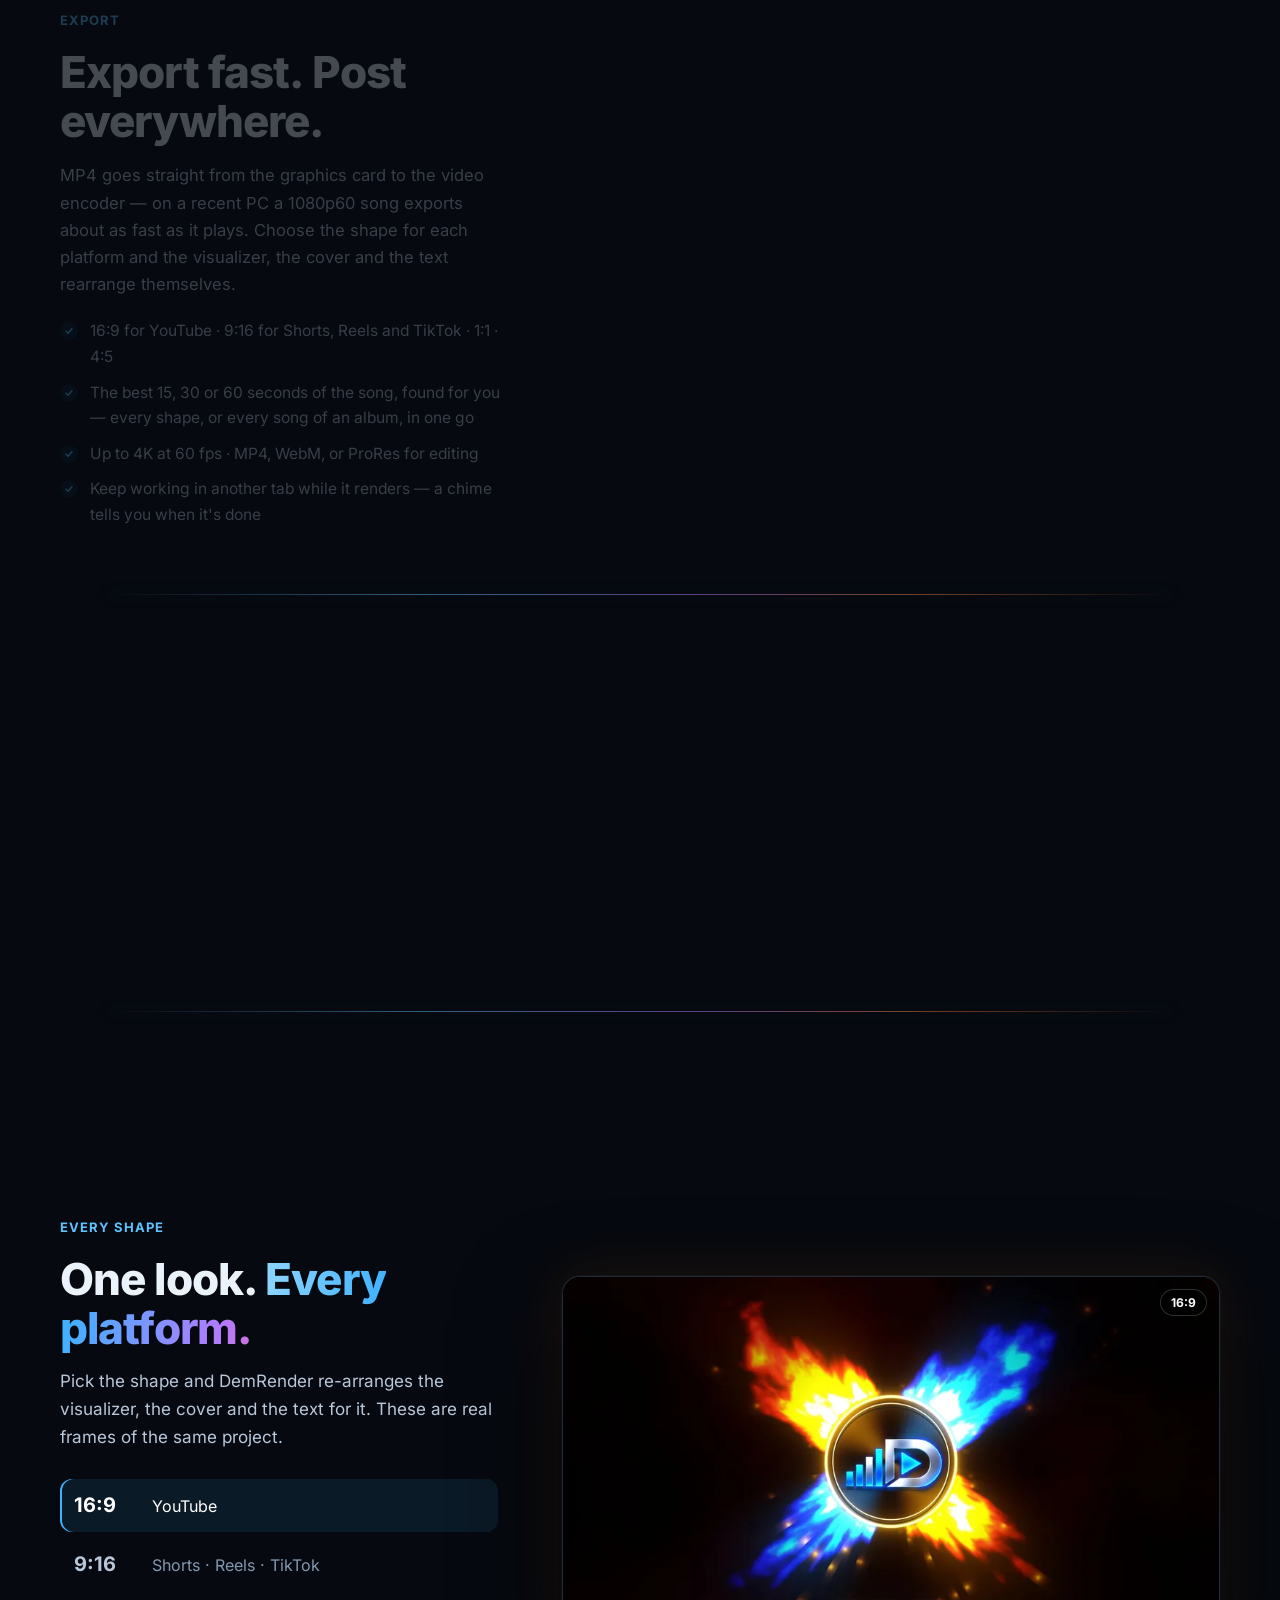
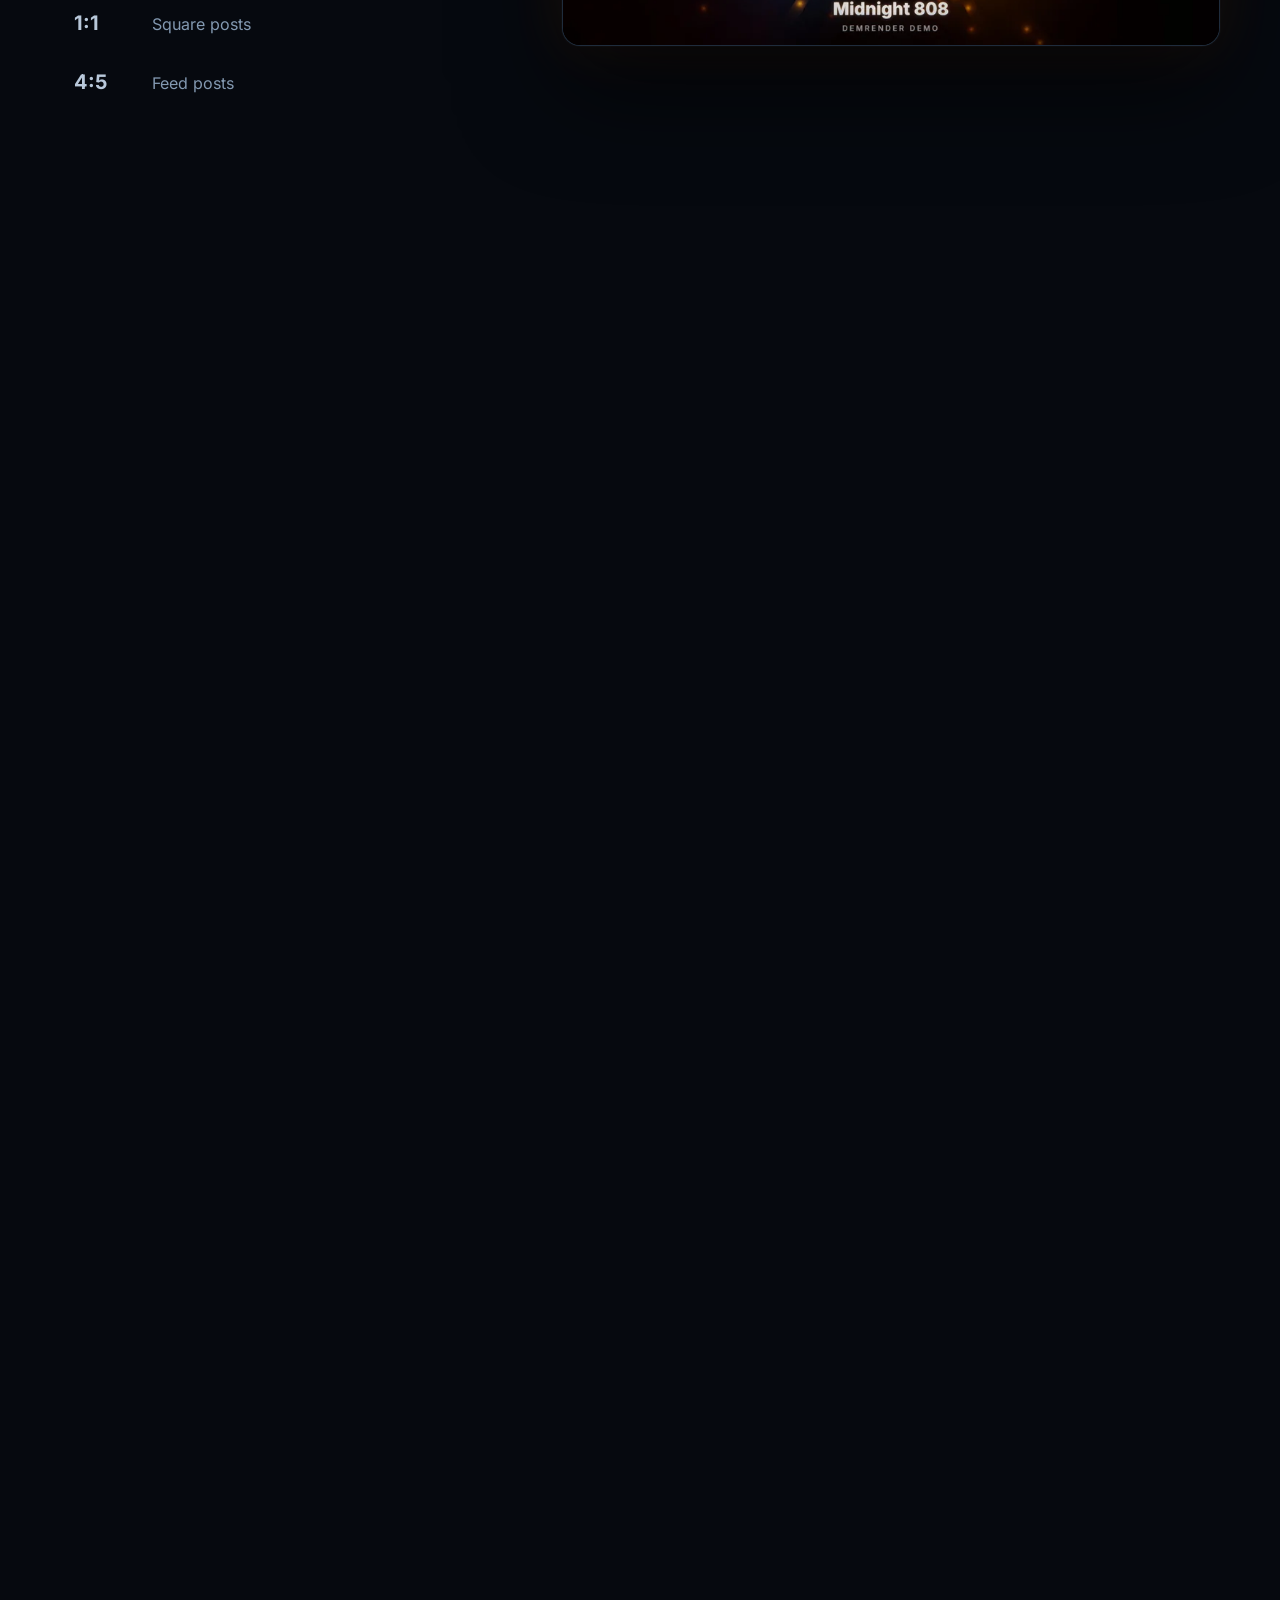
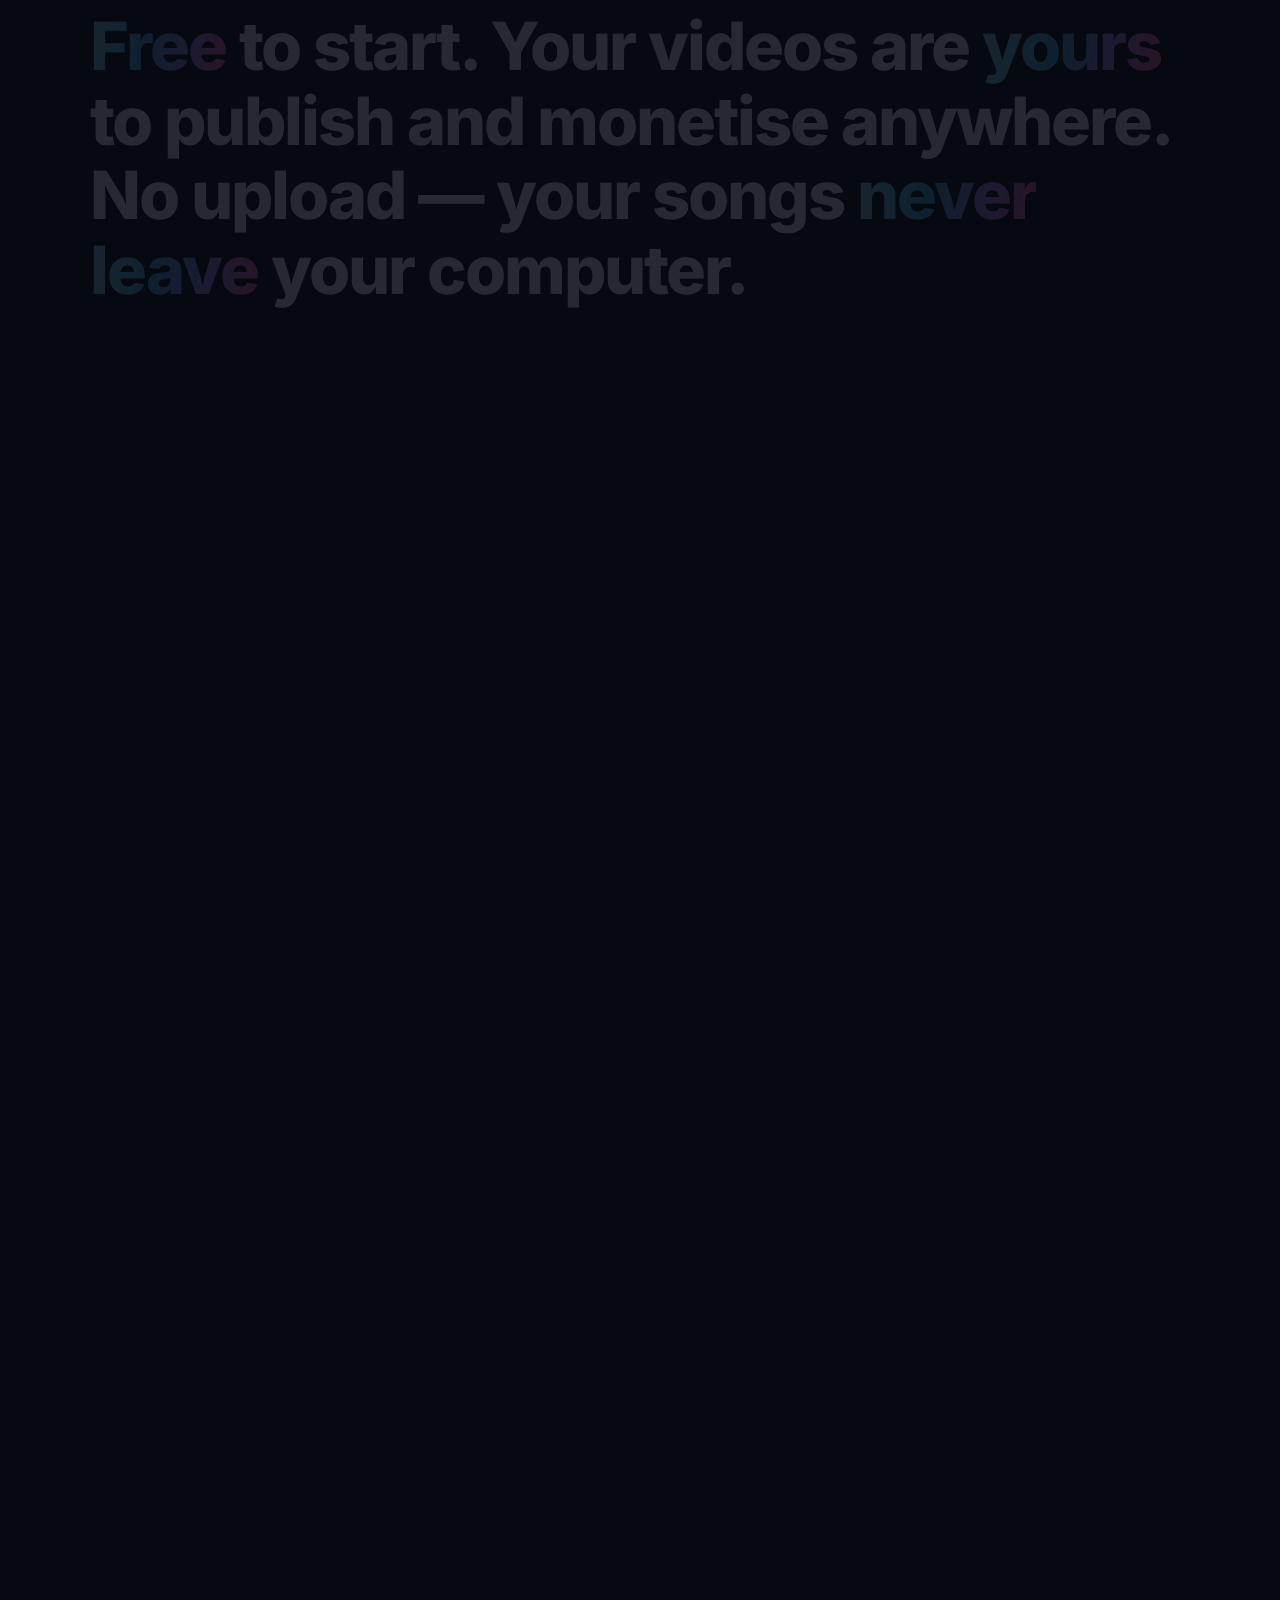
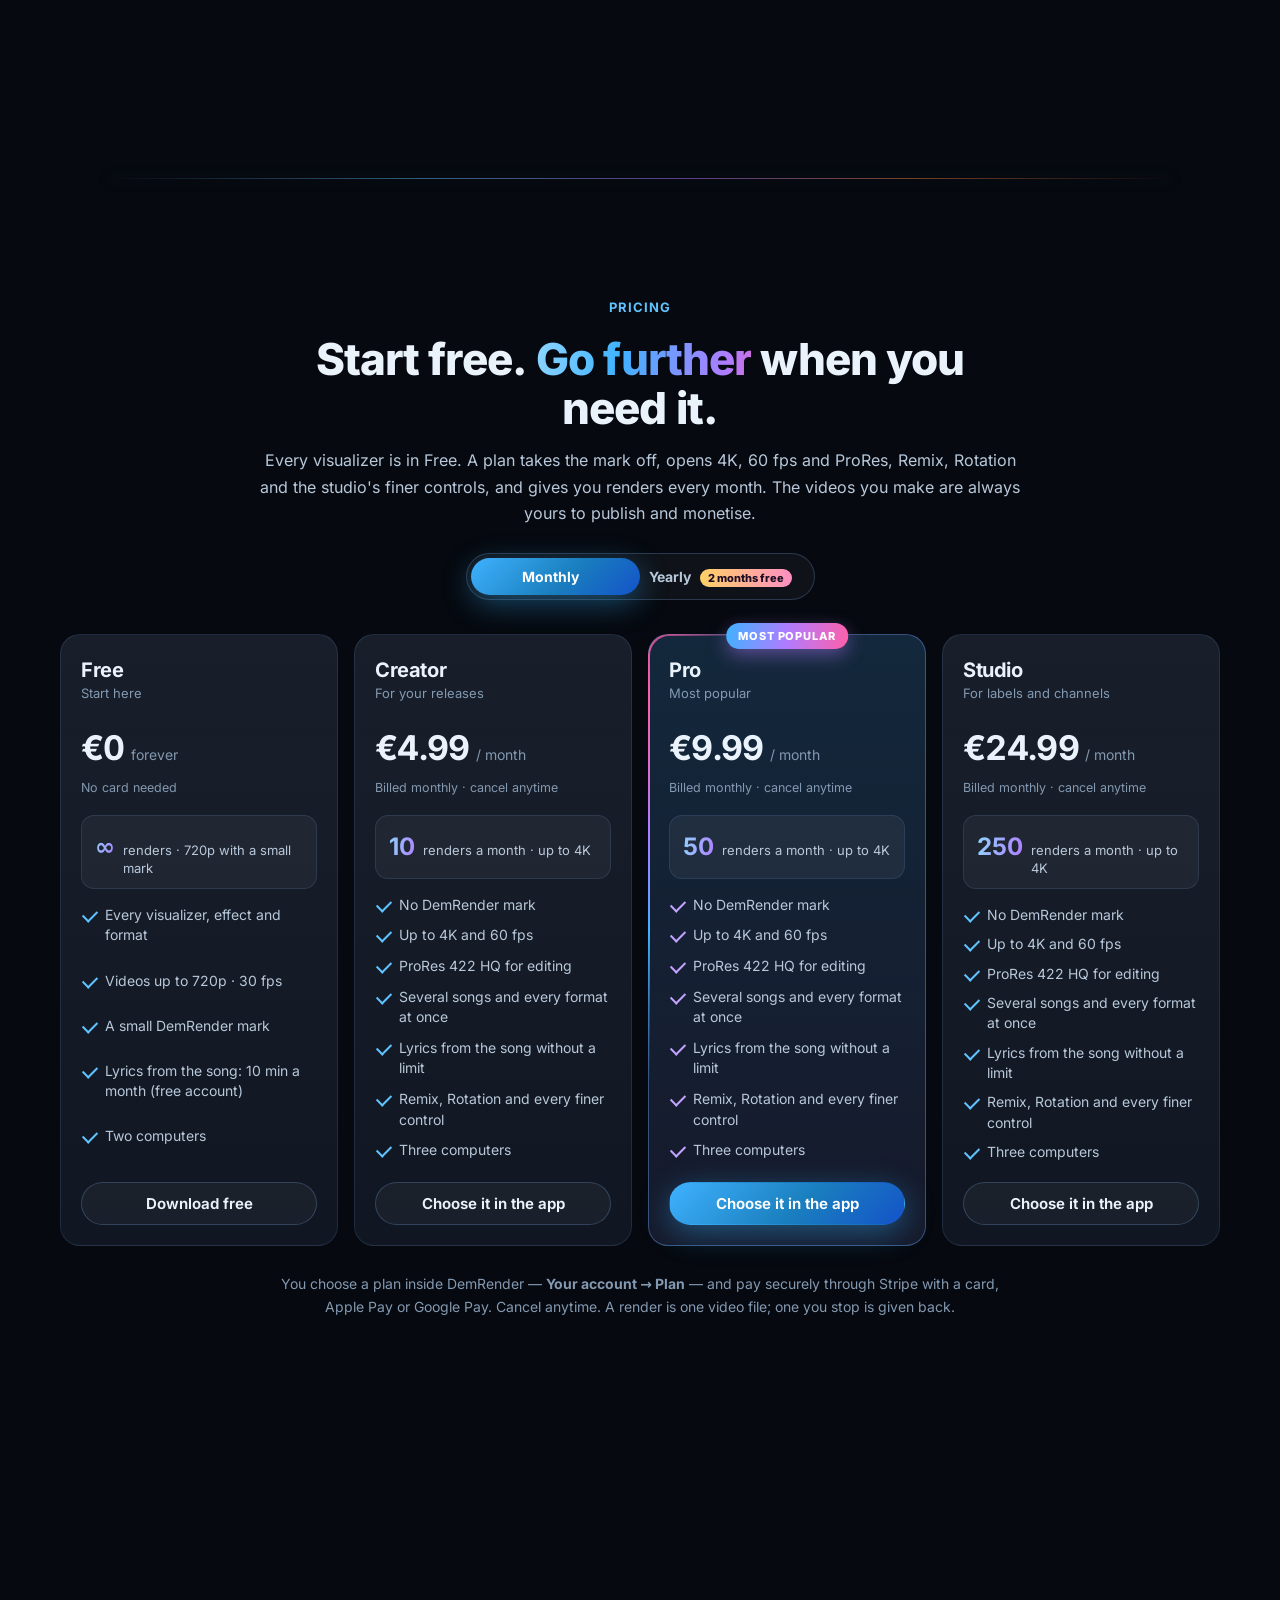
==== commit 8c933a2f: "Site: DemRender 1.1.36 — What's new (16 new visualizers, 18 effects, backdrops), gallery with the ne" ====
--- a/index.html
+++ b/index.html
@@ -6,13 +6,13 @@
   <meta http-equiv="Content-Security-Policy" content="default-src 'self'; script-src 'self'; style-src 'self' 'unsafe-inline'; img-src 'self' data:; media-src 'self'; font-src 'self'; connect-src 'self' https://api.github.com https://demrender-api.demrender-server.workers.dev; object-src 'none'; base-uri 'none'; form-action 'none'">
   <meta name="referrer" content="strict-origin-when-cross-origin">
   <title>DemRender — turn your song into a music video</title>
-  <meta name="description" content="DemRender is a music visualizer studio for Windows and Linux: 193 audio-reactive visualizers, lyrics written and timed from your song, a full creator and fast export up to 4K — vertical, square or widescreen. Start free; plans from €4.99 a month.">
+  <meta name="description" content="DemRender is a music visualizer studio for Windows and Linux: 217 audio-reactive visualizers, lyrics written and timed from your song, a full creator and fast export up to 4K — vertical, square or widescreen. Start free; plans from €4.99 a month.">
   <link rel="canonical" href="https://demrender.com/">
   <meta name="theme-color" content="#06090f">
   <meta property="og:type" content="website">
   <meta property="og:site_name" content="DemRender">
   <meta property="og:title" content="DemRender — turn your song into a music video">
-  <meta property="og:description" content="193 audio-reactive visualizers, lyrics from your song, a full creator and fast export up to 4K. Start free on Windows and Linux.">
+  <meta property="og:description" content="217 audio-reactive visualizers, lyrics from your song, a full creator and fast export up to 4K. Start free on Windows and Linux.">
   <meta property="og:url" content="https://demrender.com/">
   <meta property="og:image" content="https://demrender.com/assets/img/og.jpg">
   <meta property="og:image:width" content="1200">
@@ -76,7 +76,7 @@
         <div class="hero-copy">
           <p class="eyebrow" data-reveal><span class="dot"></span>Music visualizer studio for&nbsp;Windows&nbsp;&amp;&nbsp;Linux&nbsp;·&nbsp;Free</p>
           <h1 data-reveal>Turn your song into a&nbsp;<span class="grad">music video.</span></h1>
-          <p class="lead" data-reveal>Pick one of 193 audio-reactive visualizers (real 3D scenes among them), drop in your track and cover, and export a video that moves with every beat — widescreen,
+          <p class="lead" data-reveal>Pick one of 217 audio-reactive visualizers (real 3D scenes among them), drop in your track and cover, and export a video that moves with every beat — widescreen,
             vertical or square, up to 4K. Start free — and your songs never leave your computer.</p>
           <div class="cta" data-reveal>
             <a data-magnetic class="btn btn-primary btn-lg dl-link" href="https://github.com/dagafitei72-cpu/demrender-releases/releases/latest" data-dl>
@@ -105,7 +105,7 @@
         </div>
       </div>
       <ul class="wrap stats" aria-label="DemRender at a glance" data-reveal>
-        <li><b data-count="193">193</b><span>visualizers</span></li>
+        <li><b data-count="217">217</b><span>visualizers</span></li>
         <li><b>4K · 60 fps</b><span>export</span></li>
         <li><b>16:9 · 9:16 · 1:1 · 4:5</b><span>every platform</span></li>
         <li><b>Real time</b><span>GPU export speed</span></li>
@@ -157,23 +157,23 @@
     <!-- ===================================================== what's new: God mode -->
     <section class="section whatsnew" id="whatsnew" aria-label="What's new in DemRender">
       <div class="wrap">
-        <p class="eyebrow new-badge" data-reveal><span class="pulse-dot"></span>New in 1.1.6 · God mode at drop</p>
+        <p class="eyebrow new-badge" data-reveal><span class="pulse-dot"></span>New in 1.1.36 · 16 new visualizers</p>
         <div class="wn-grid">
           <div class="wn-copy" data-reveal>
-            <h2>Your visualizer stays calm… <span class="grad">then the drop hits.</span></h2>
-            <p class="sub">Flip one switch and every visualizer erupts on the beat drop — bigger, brighter, more energy, with a punch of zoom, shake and light — then eases back. One switch, all 193 visualizers, each in its own style.</p>
+            <h2>Sixteen new looks, <span class="grad">born from the sound.</span></h2>
+            <p class="sub">Two new families. In silence they rest round your cover — then the music builds them: shapes that rise with the bass, plasma that flows, fire that spreads, a star that blazes up on the drop.</p>
             <ul class="wn-steps" data-stagger>
-              <li><span class="wn-n">1</span><div><b>Turn it on</b><span>Project settings → God mode at drop. It's a plan feature.</span></div></li>
-              <li><span class="wn-n">2</span><div><b>DemRender finds the drops</b><span>The gold bands on the timeline. Drag, resize, add or remove them to place the eruption exactly where you want.</span></div></li>
-              <li><span class="wn-n">3</span><div><b>Dial the madness</b><span>Intensity, size, energy, light and screen impact — from a subtle lift to total chaos.</span></div></li>
+              <li><span class="wn-n">1</span><div><b>The Aura family</b><span>The music-channel classic, polished, in seven styles — from frosted ice and neon tubes to black and gold, fire and deep water, each with its own backdrop.</span></div></li>
+              <li><span class="wn-n">2</span><div><b>The Plasma family</b><span>One new look in every category: horns of living plasma, a phoenix of fire, a turning star in eclipse, a nebula the music throws open, a tunnel you fly through.</span></div></li>
+              <li><span class="wn-n">3</span><div><b>More to work with</b><span>53 new backdrops in the image catalog, 18 new effects — light rays, VHS, thermal, halftone and more — particles that fill the screen in a click, and song editing by pieces: split the song and delete what you don't want.</span></div></li>
             </ul>
             <a class="btn btn-primary dl-link" href="https://github.com/dagafitei72-cpu/demrender-releases/releases/latest" data-dl>Try it — download free</a>
           </div>
           <figure class="wn-video" data-reveal data-tilt>
             <div class="wn-frame">
-              <video src="/assets/media/godmode.mp4?v=2" poster="/assets/media/godmode.jpg?v=2" width="1280" height="720" muted loop playsinline preload="none" data-auto aria-label="A Laser Crown visualizer erupting on the drop with God mode"></video>
+              <video src="/assets/media/new-looks.mp4?v=2" poster="/assets/media/new-looks.jpg?v=2" width="1280" height="720" muted loop playsinline preload="none" data-auto aria-label="Nine of the new visualizers, one after another, on the same song"></video>
               <button class="wn-sound" type="button" aria-pressed="false" aria-label="Play with sound"><svg viewBox="0 0 24 24" fill="none" stroke="currentColor" stroke-width="2" stroke-linecap="round" stroke-linejoin="round"><path d="M11 5 6 9H2v6h4l5 4z"/><path class="wave" d="M16 9a4 4 0 0 1 0 6M19 6a8 8 0 0 1 0 12"/></svg></button>
-              <span class="wn-tag">God mode · ON</span>
+              <span class="wn-tag">New in 1.1.36</span>
             </div>
           </figure>
         </div>
@@ -188,16 +188,16 @@
         <p class="sub" data-reveal>These clips were exported straight from DemRender, on its own demo tracks. Point at one to see it move — click for sound.</p>
         <div class="gallery" id="gallery" data-deal>
           <button class="clip" data-clip="pro-neon-halo" data-name="Neon Halo" data-family="Featured"></button>
+          <button class="clip" data-clip="spectrum-aura" data-name="Spectrum Aura" data-family="Spectrum blobs"></button>
+          <button class="clip" data-clip="plasma-crown" data-name="Plasma Crown" data-family="Burst"></button>
+          <button class="clip" data-clip="star-core" data-name="Star Core" data-family="Cinematic"></button>
+          <button class="clip" data-clip="phoenix-halo" data-name="Phoenix Halo" data-family="Halo shapes"></button>
           <button class="clip" data-clip="plasma-tendrils" data-name="Plasma Tendrils" data-family="Burst"></button>
+          <button class="clip" data-clip="nebula-bloom" data-name="Nebula Bloom" data-family="Worlds"></button>
           <button class="clip" data-clip="solar-flares" data-name="Solar Flares" data-family="Burst"></button>
-          <button class="clip" data-clip="teal-ears" data-name="Teal Ears" data-family="Spectrum blobs"></button>
-          <button class="clip" data-clip="halo-crown" data-name="Halo Crown" data-family="Halo shapes"></button>
-          <button class="clip" data-clip="lightning-halo" data-name="Lightning Halo" data-family="Burst"></button>
-          <button class="clip" data-clip="supernova" data-name="Supernova" data-family="Burst"></button>
-          <button class="clip" data-clip="vital-signs" data-name="Vital Signs" data-family="Worlds"></button>
-          <button class="clip" data-clip="double-helix" data-name="Double Helix" data-family="Worlds"></button>
-        </div>
-        <p class="more" data-reveal>…and 184 more, from neon line art to real 3D scenes. Every one of them can be changed down to the last setting.</p>
+          <button class="clip" data-clip="plasma-tunnel" data-name="Plasma Tunnel" data-family="3D"></button>
+        </div>
+        <p class="more" data-reveal>…and 208 more, from neon line art to real 3D scenes. Every one of them can be changed down to the last setting.</p>
       </div>
     </section>
 
@@ -223,7 +223,7 @@
         <div class="feature">
           <div class="feature-copy" data-reveal>
             <p class="eyebrow">The library</p>
-            <h2>193 visualizers. Ten families.</h2>
+            <h2>217 visualizers. Ten families.</h2>
             <p>Real 3D scenes — liquid chrome, gem crystals, a city at night, a valley made of your song — effects that erupt out of your cover, neon halo
               shapes, spectrum blobs in the style of the big music channels, line-art worlds and cinematic scenes, all rendered on the graphics card. Point at one to see it move, open it for a full preview with music, and use it in one click.</p>
             <ul class="ticks">
@@ -246,13 +246,14 @@
               Make any setting follow the bass, the beat or the vocals — or draw it on the timeline.</p>
             <ul class="ticks">
               <li>Colours taken from your cover in one click <span class="plus" title="With a plan: Creator, Pro or Studio">Creator+</span></li>
-              <li>Edit the song: trim it, fade in and out, louder or softer — and a five-band equaliser <span class="plus" title="With a plan: Creator, Pro or Studio">Creator+</span> — the video gets it too</li>
+              <li>Edit the song: split it into pieces and delete the ones you don't want, fade in and out, louder or softer — and a five-band equaliser <span class="plus" title="With a plan: Creator, Pro or Studio">Creator+</span> — the video gets it too</li>
+              <li>Effects on a part of the song: black and white, glitch, zoom, a flash of light — just where you drag them on the timeline</li>
               <li>Loop it and slow it down to check every beat</li>
               <li>Effects on the beat: zoom, shake, RGB split, glitch, ripple</li>
               <li><b>God mode at drop</b>: every visualizer erupts on the beat drop, then eases back <span class="plus" title="With a plan: Creator, Pro or Studio">Creator+</span></li>
               <li>Animated titles, and lyrics written and timed for you from the song</li>
               <li>Remix: a new look in one click — and back with Ctrl+Z <span class="plus" title="With a plan: Creator, Pro or Studio">Creator+</span></li>
-              <li>An image catalog of original covers and backdrops, free to publish</li>
+              <li>An image catalog of covers and nearly a hundred backdrops — scenes, characters, space, abstract and textures</li>
               <li>Full screen with a playback bar, full undo history, autosave and crash recovery</li>
             </ul>
           </div>
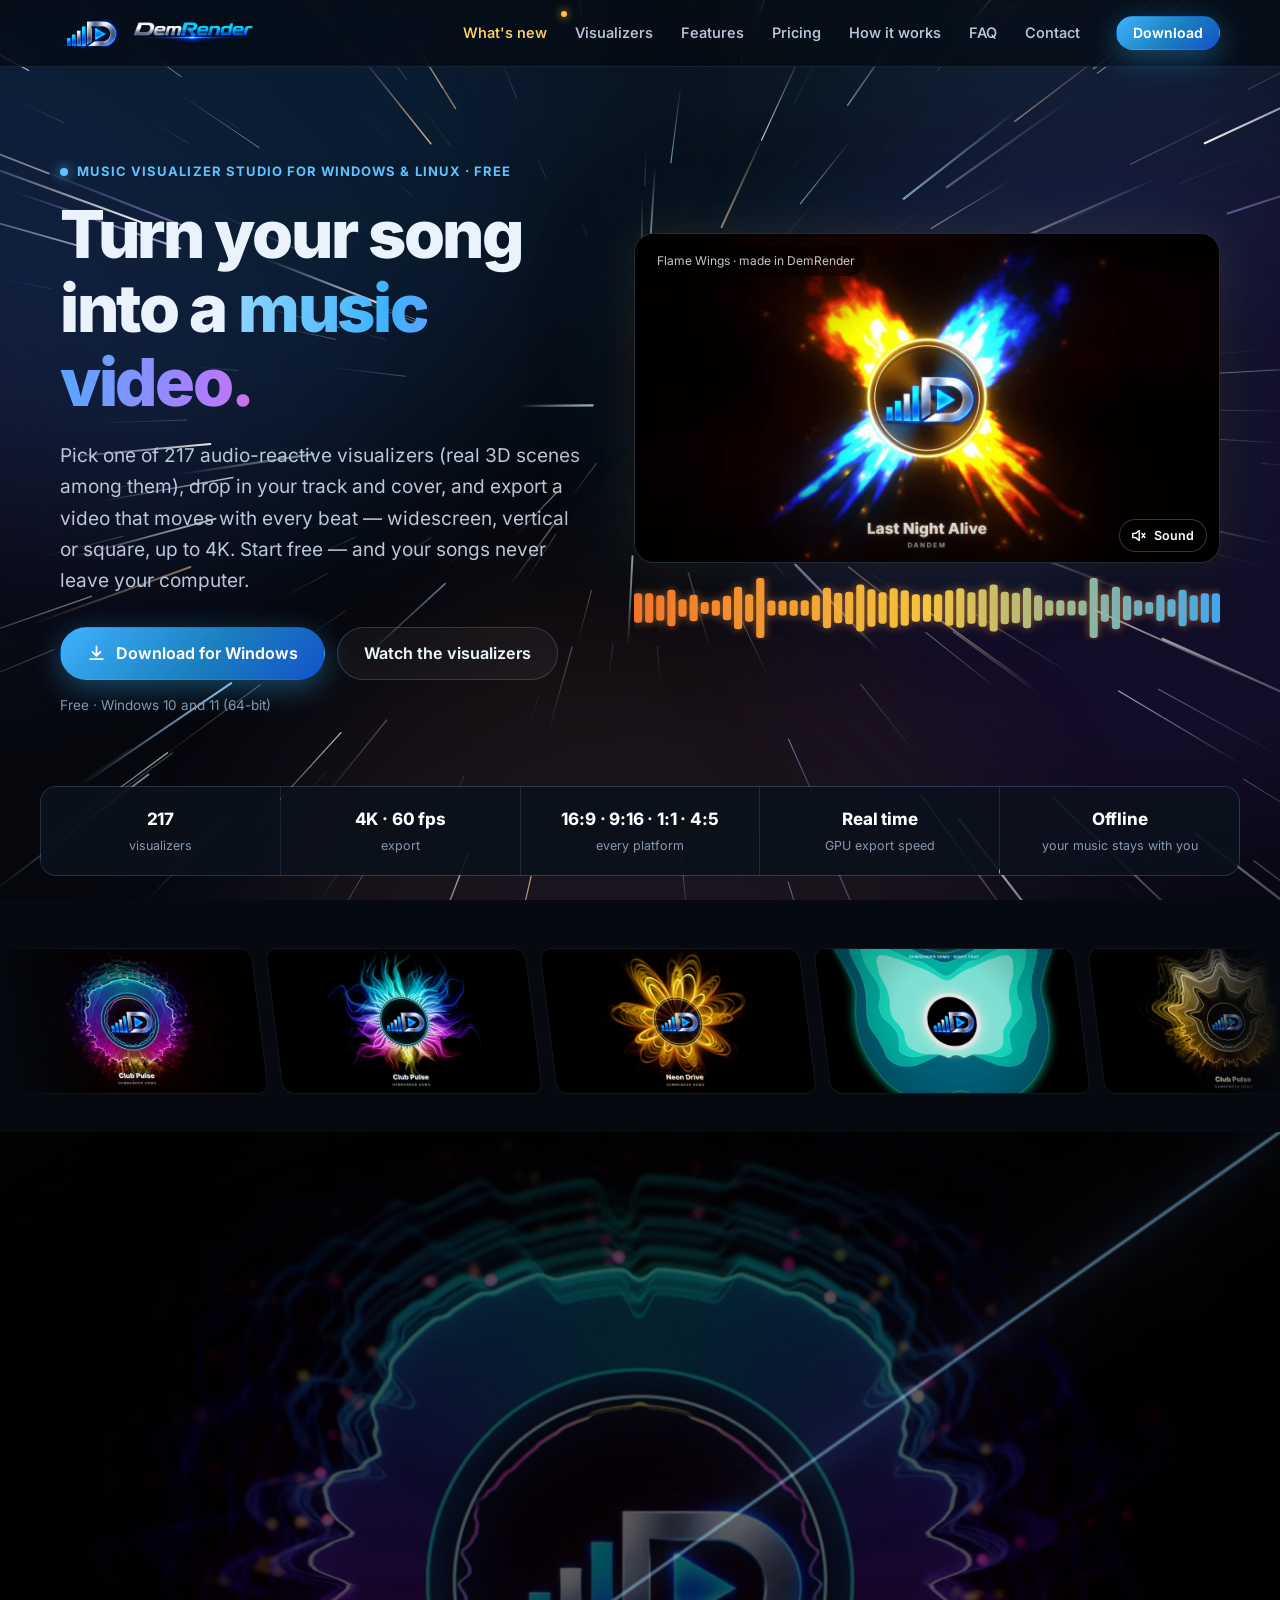
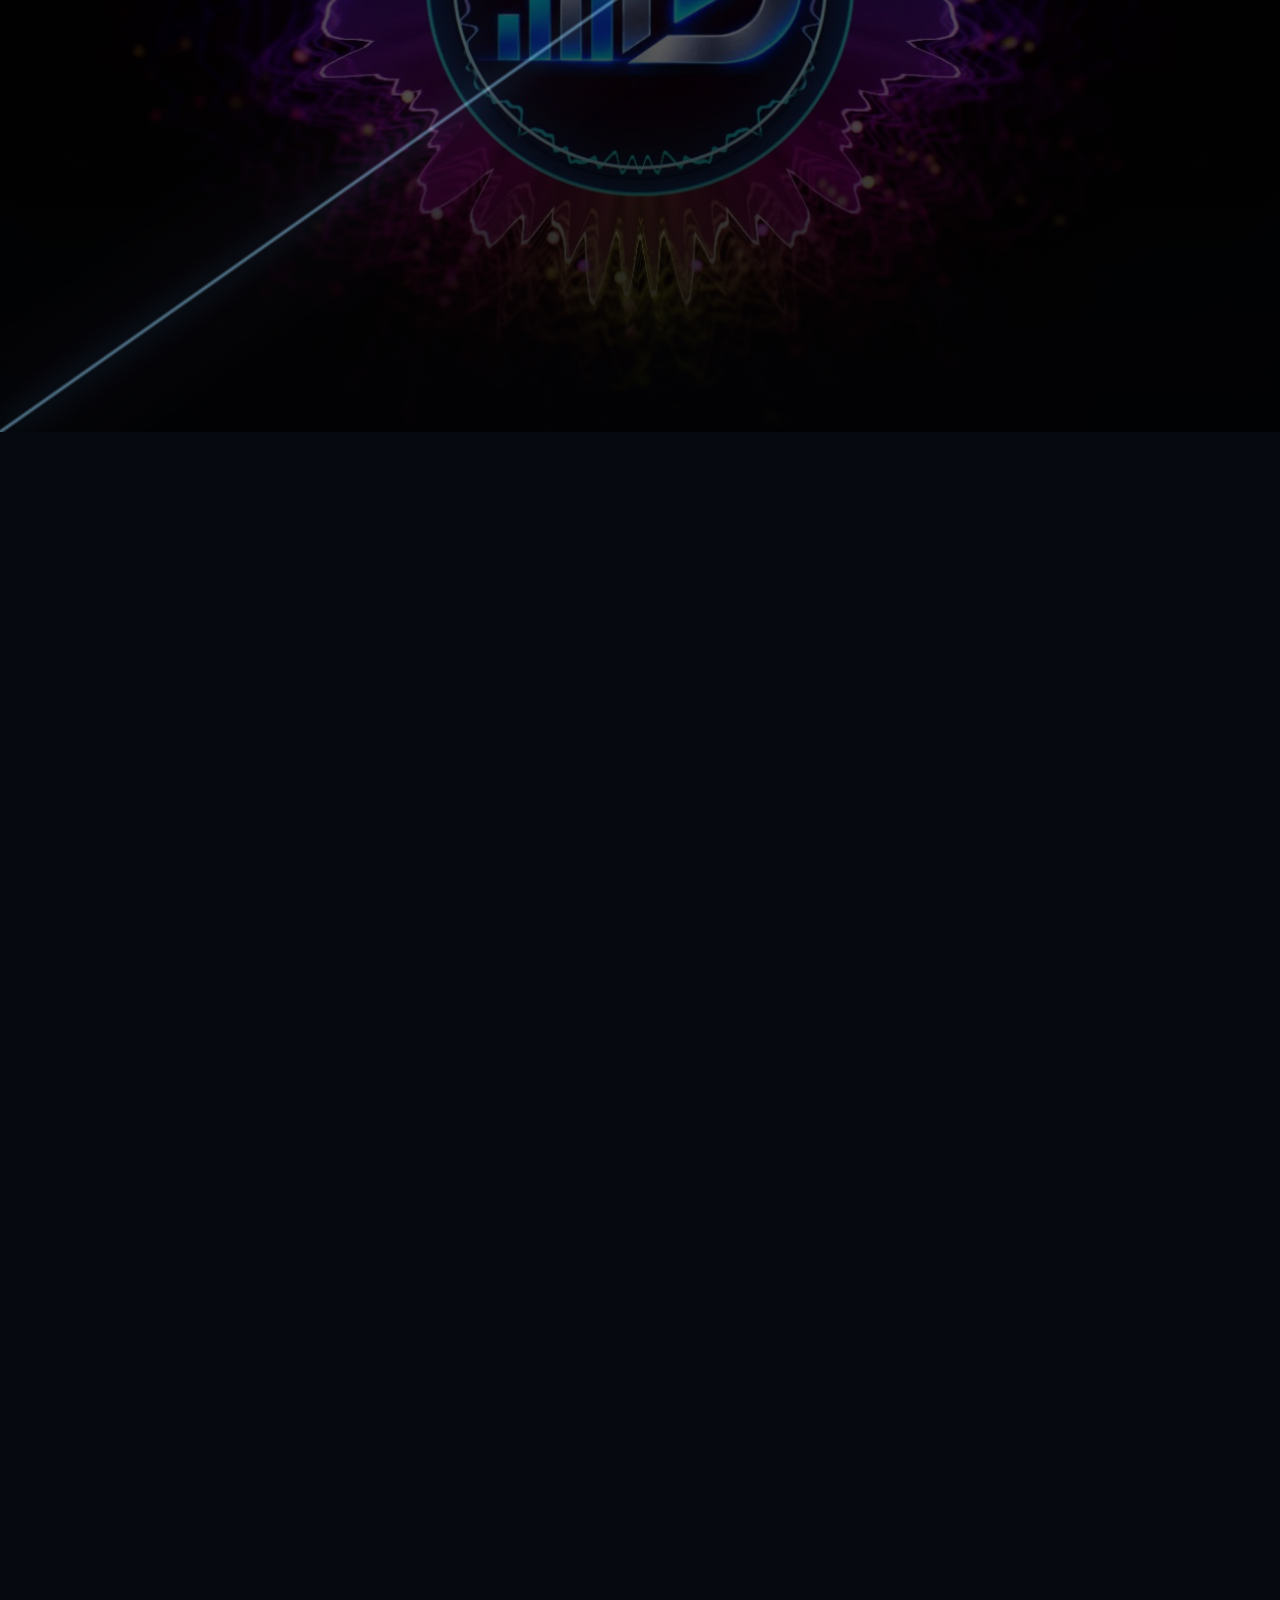
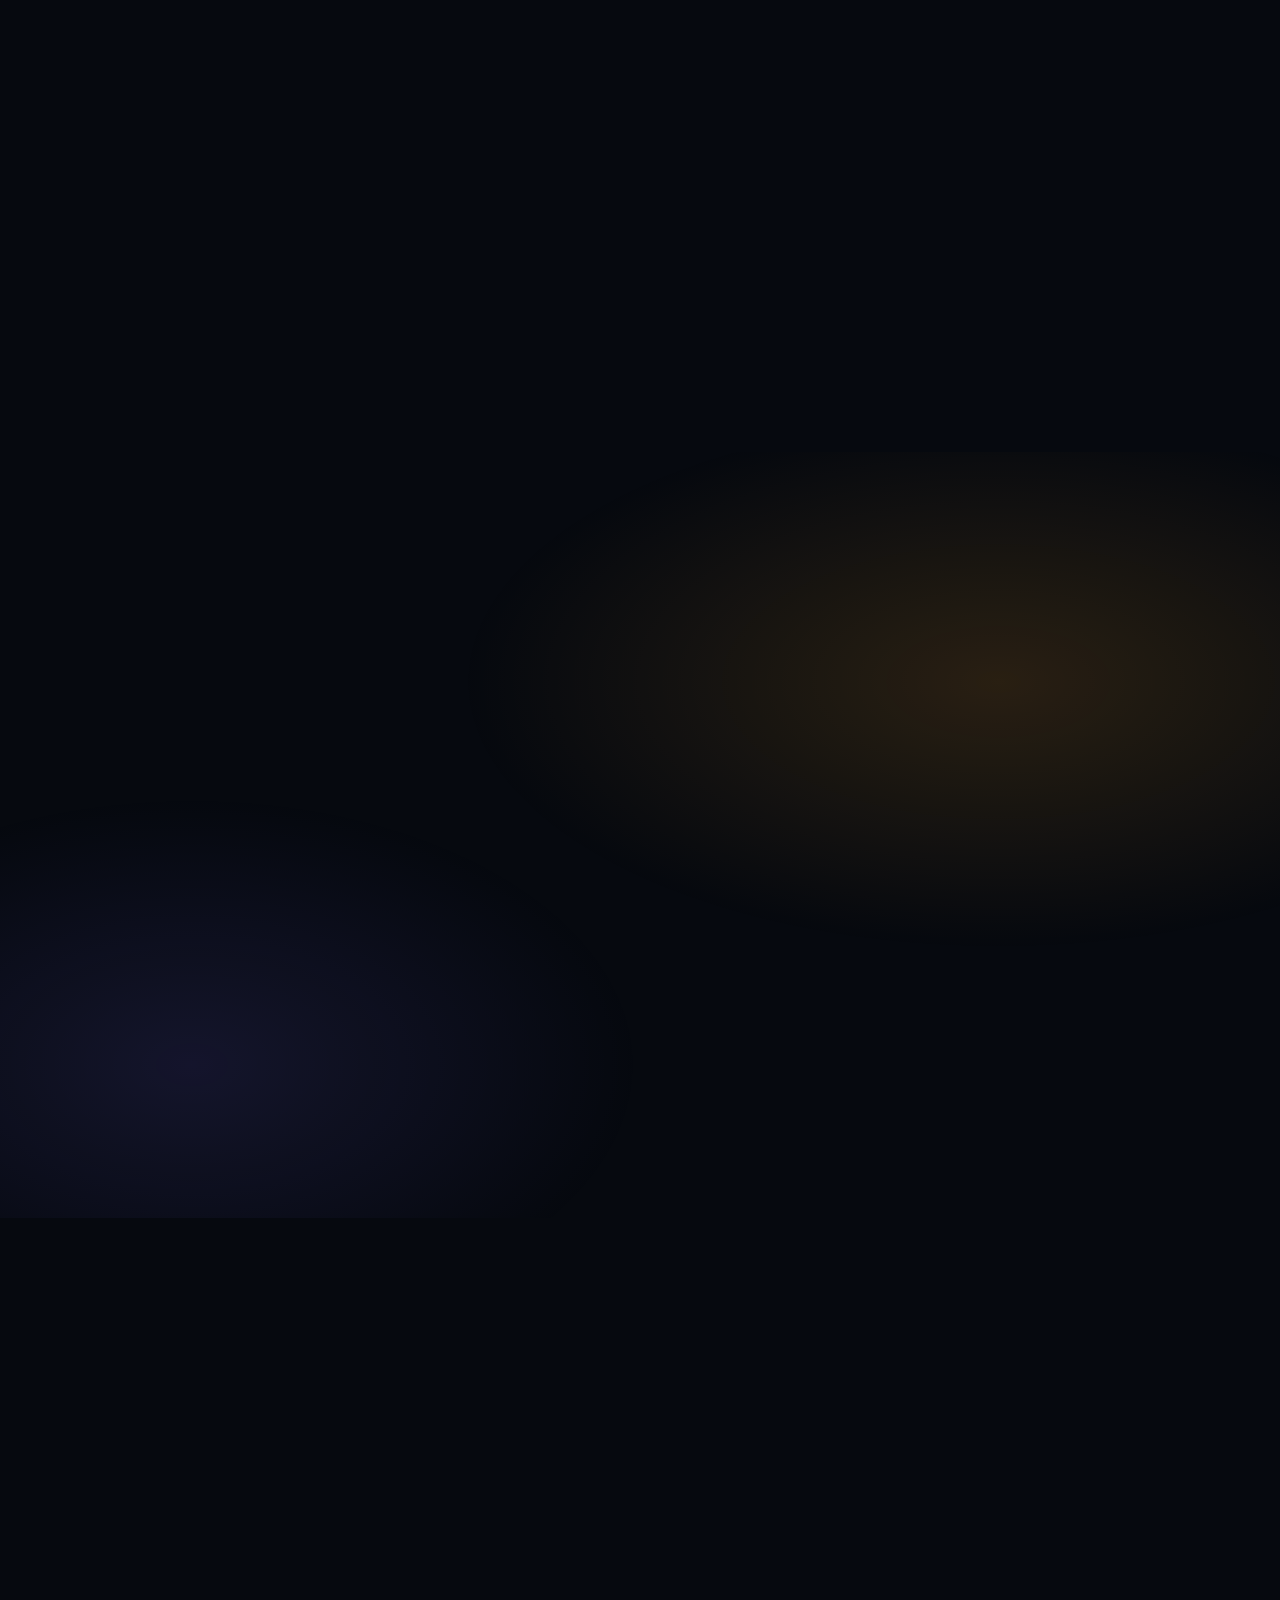
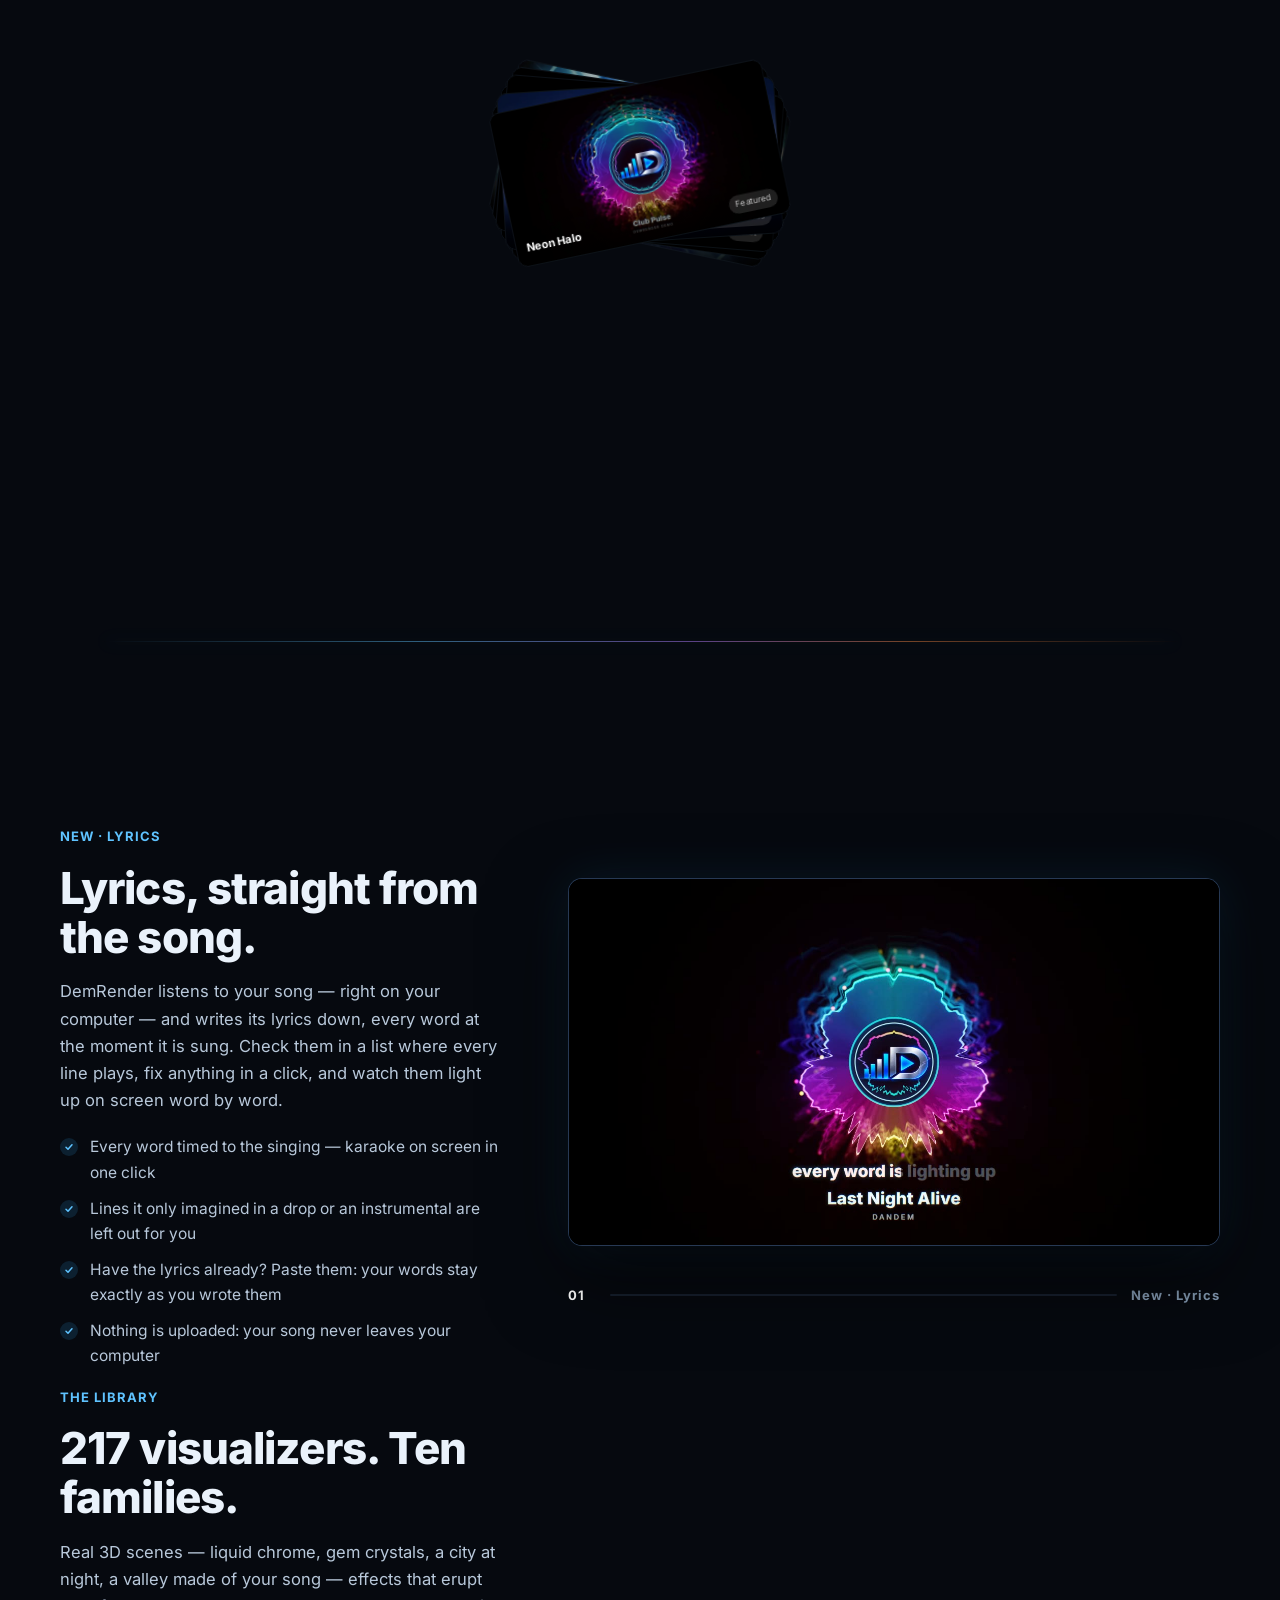
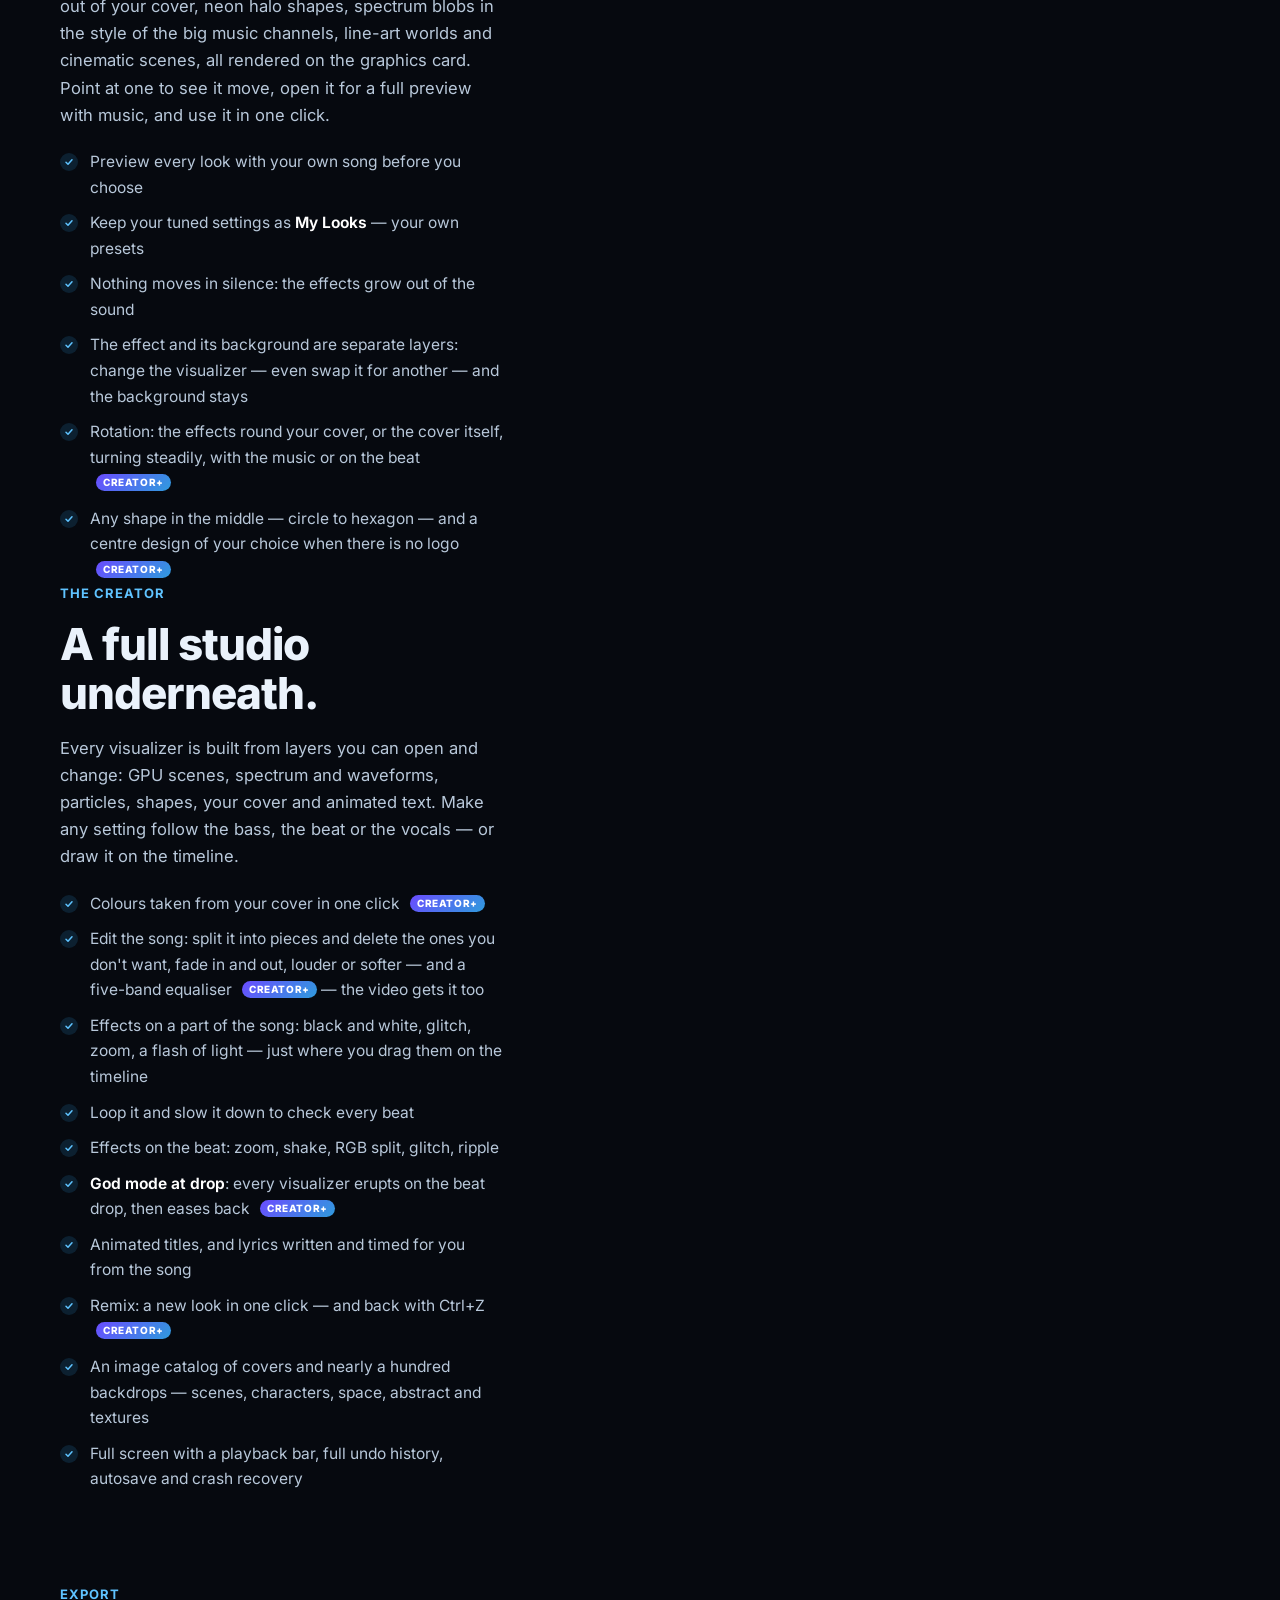
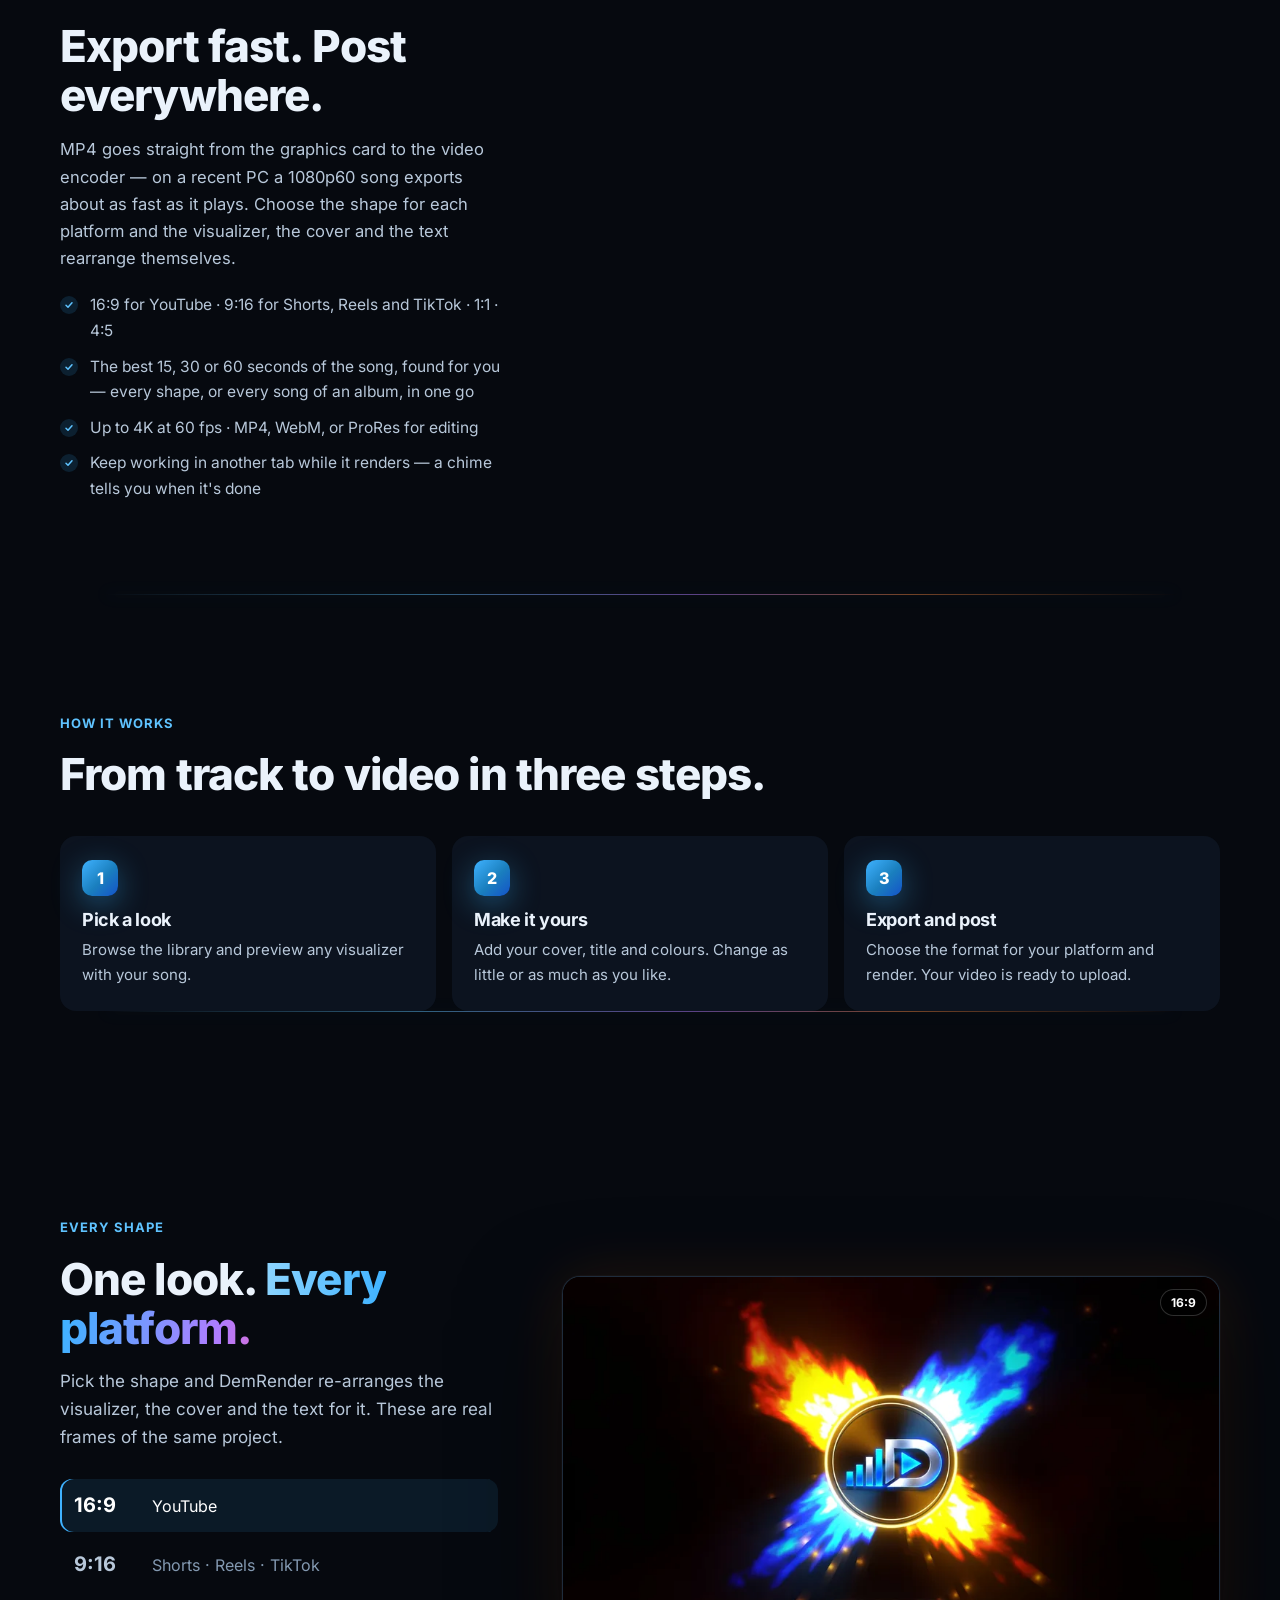
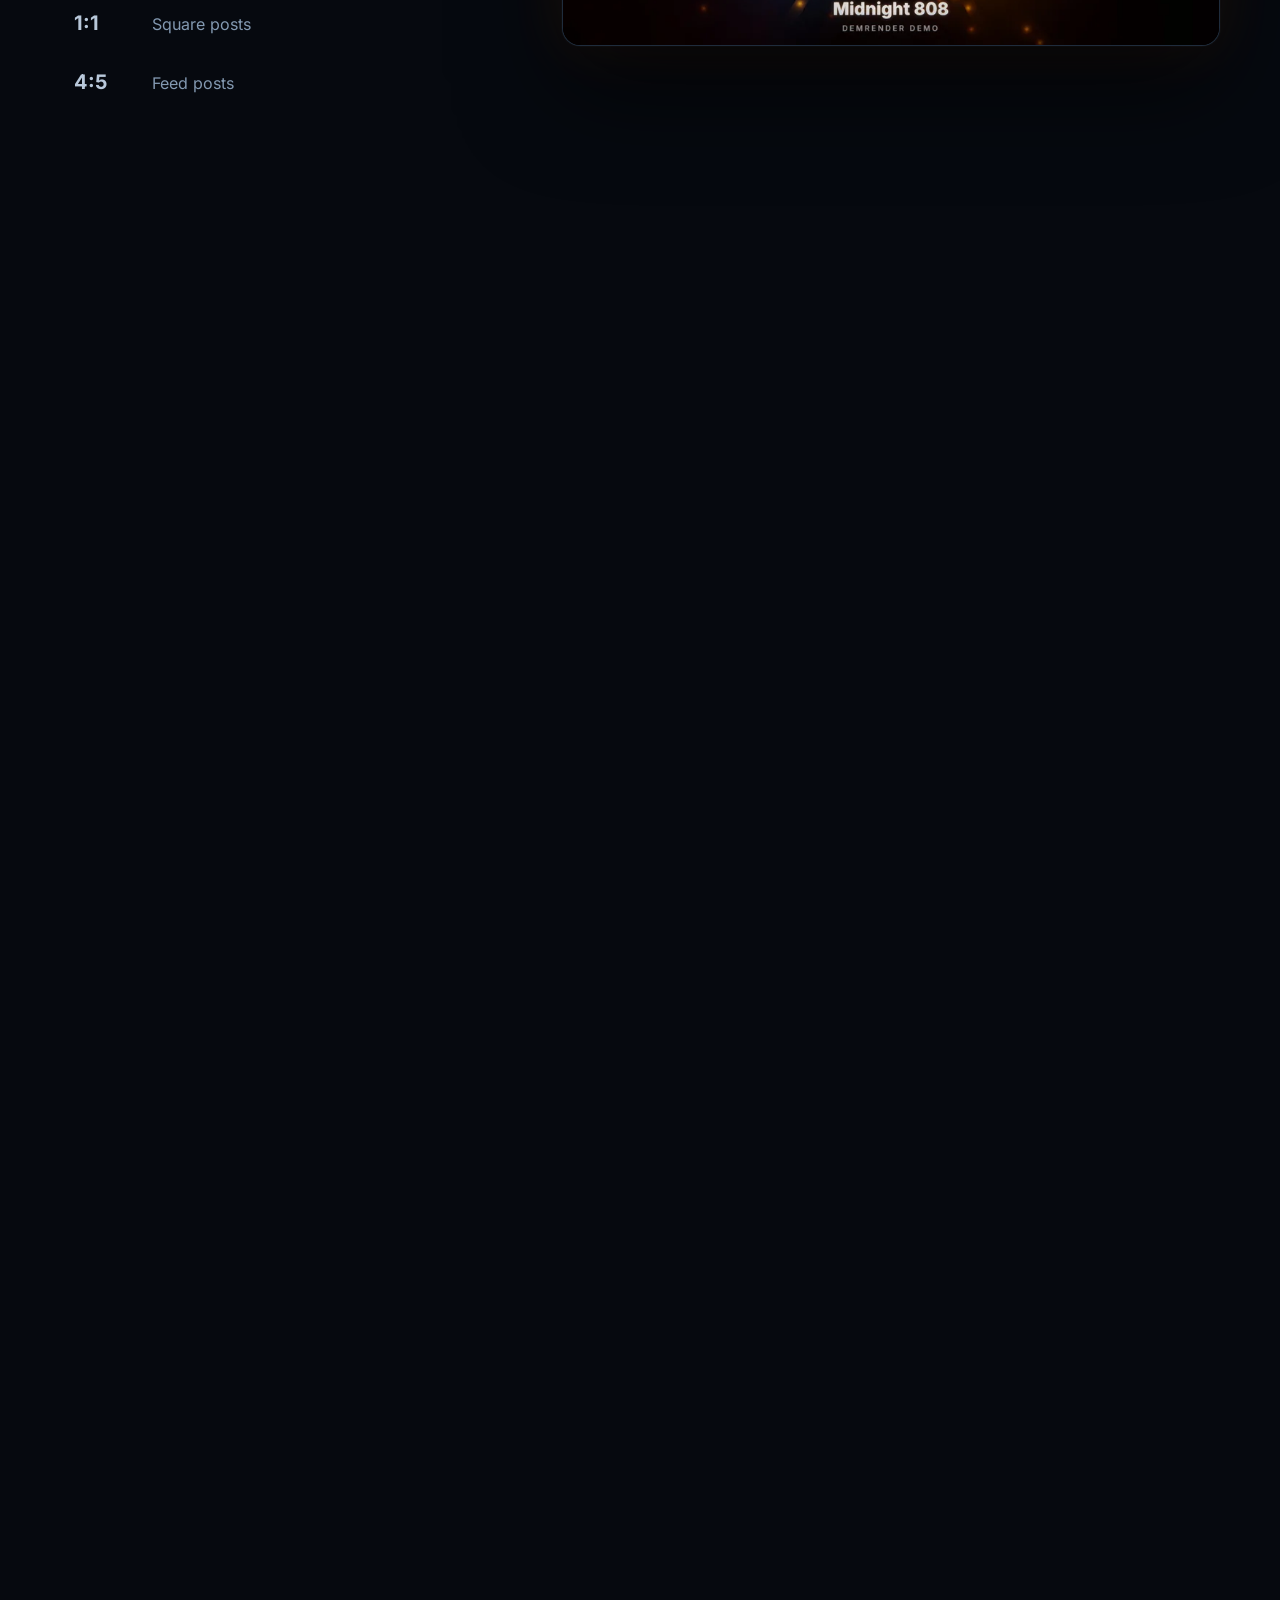
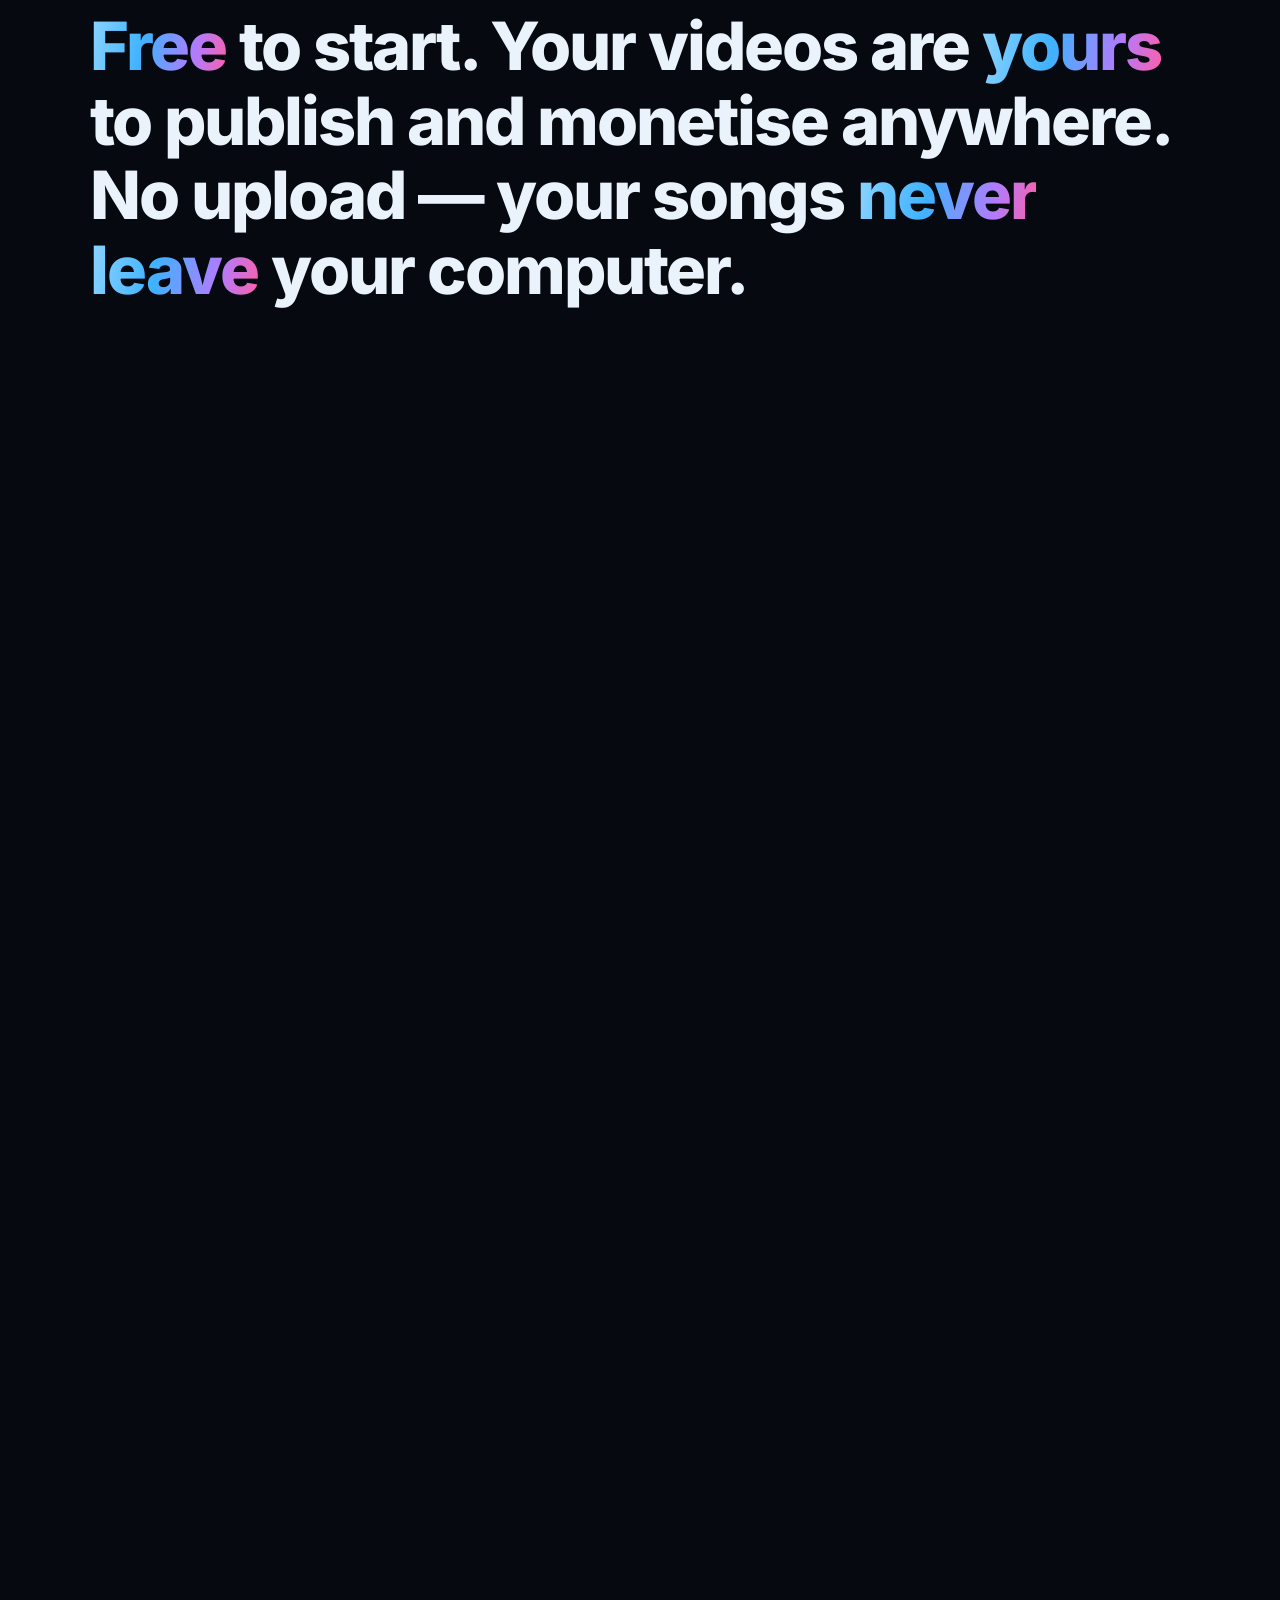
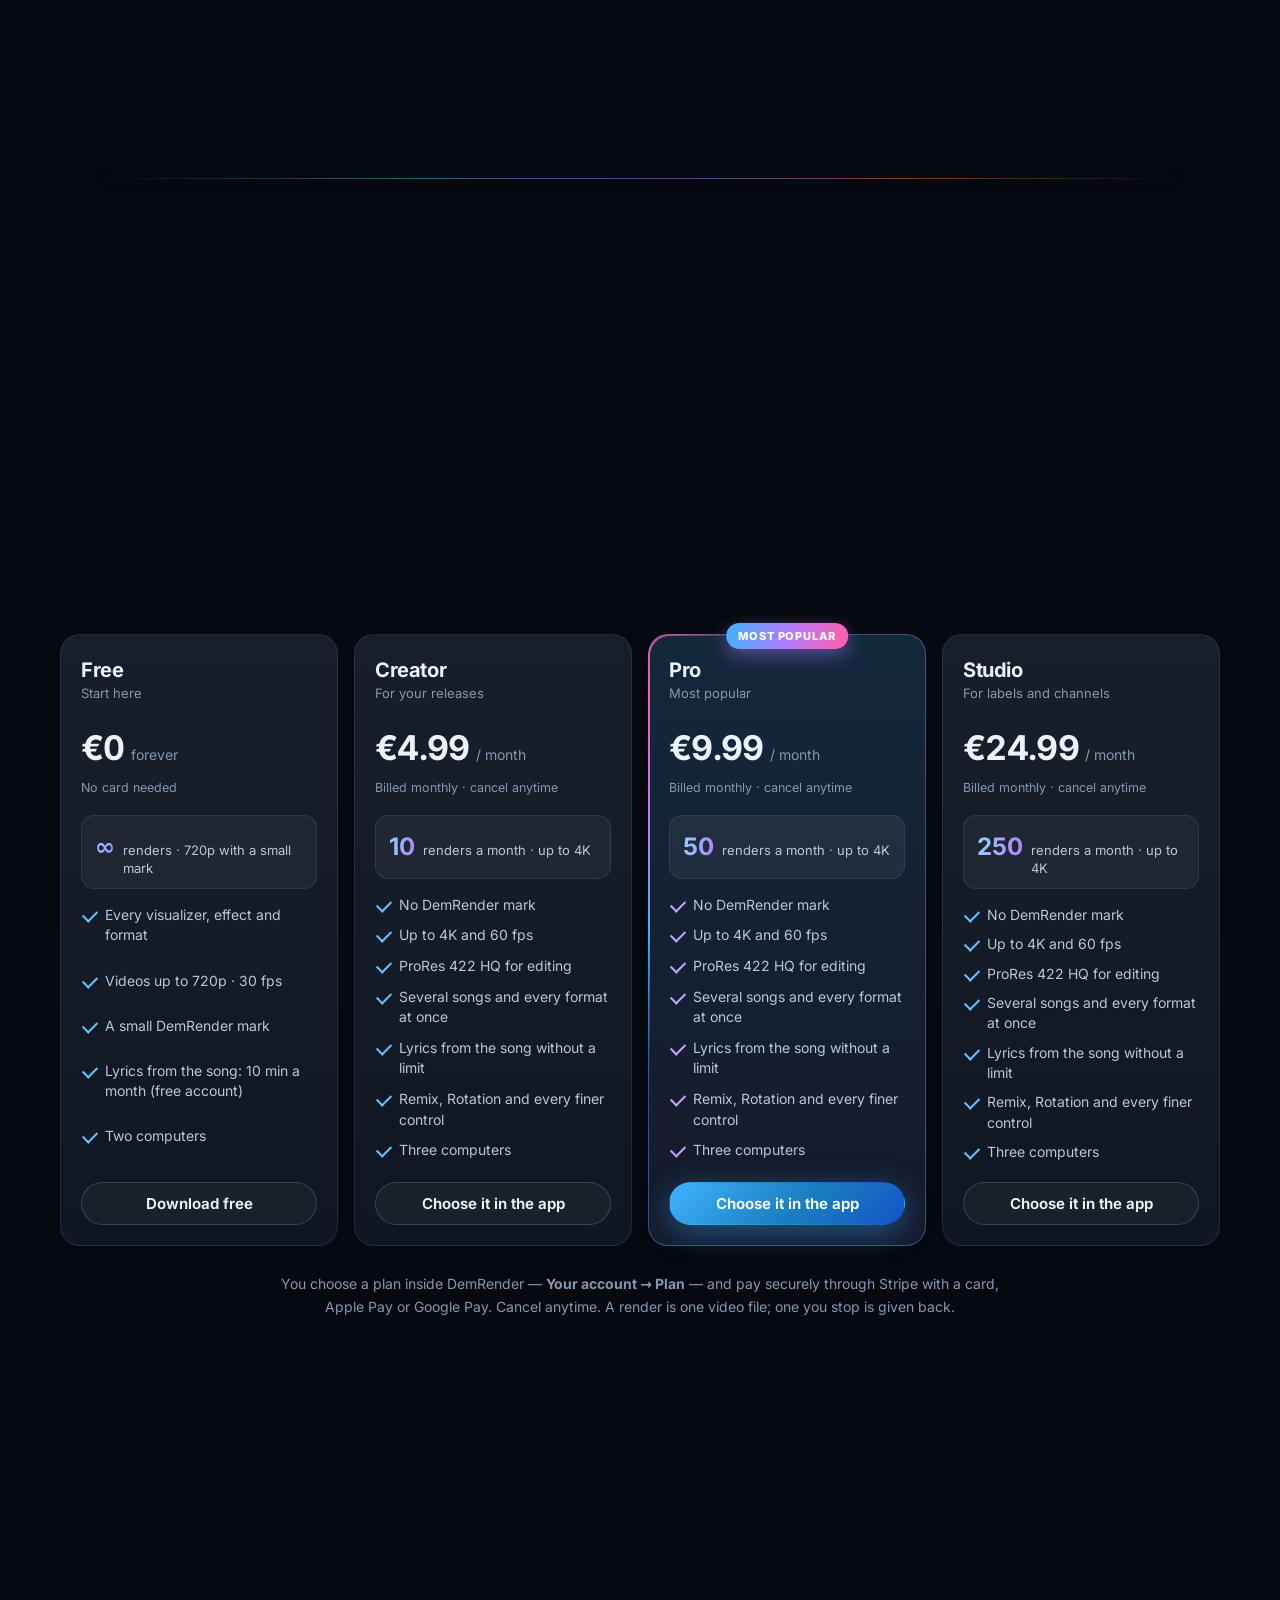
==== commit 2f2d0d9e: "Site: Nebula Bloom clips with the 1.1.37 fix (round tips, no straight cut)" ====
--- a/index.html
+++ b/index.html
@@ -171,7 +171,7 @@
           </div>
           <figure class="wn-video" data-reveal data-tilt>
             <div class="wn-frame">
-              <video src="/assets/media/new-looks.mp4?v=2" poster="/assets/media/new-looks.jpg?v=2" width="1280" height="720" muted loop playsinline preload="none" data-auto aria-label="Nine of the new visualizers, one after another, on the same song"></video>
+              <video src="/assets/media/new-looks.mp4?v=3" poster="/assets/media/new-looks.jpg?v=2" width="1280" height="720" muted loop playsinline preload="none" data-auto aria-label="Nine of the new visualizers, one after another, on the same song"></video>
               <button class="wn-sound" type="button" aria-pressed="false" aria-label="Play with sound"><svg viewBox="0 0 24 24" fill="none" stroke="currentColor" stroke-width="2" stroke-linecap="round" stroke-linejoin="round"><path d="M11 5 6 9H2v6h4l5 4z"/><path class="wave" d="M16 9a4 4 0 0 1 0 6M19 6a8 8 0 0 1 0 12"/></svg></button>
               <span class="wn-tag">New in 1.1.36</span>
             </div>
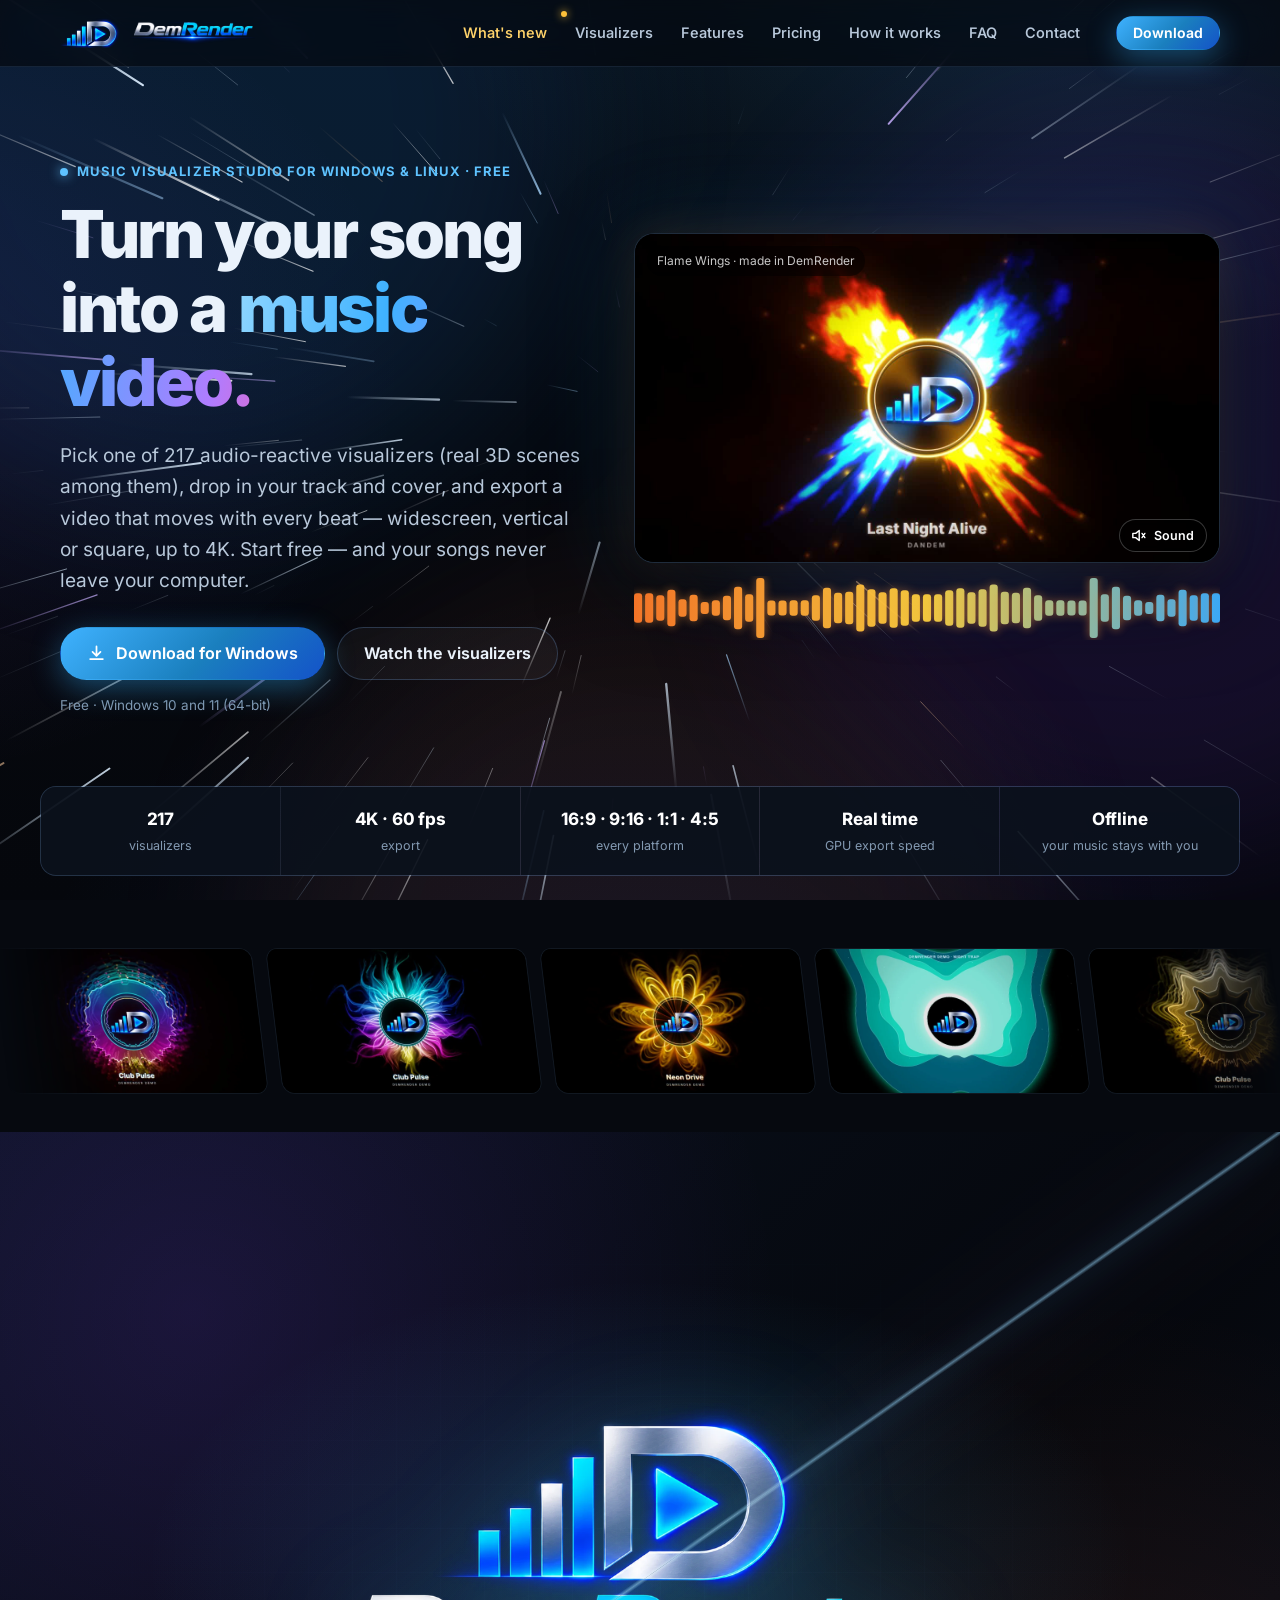
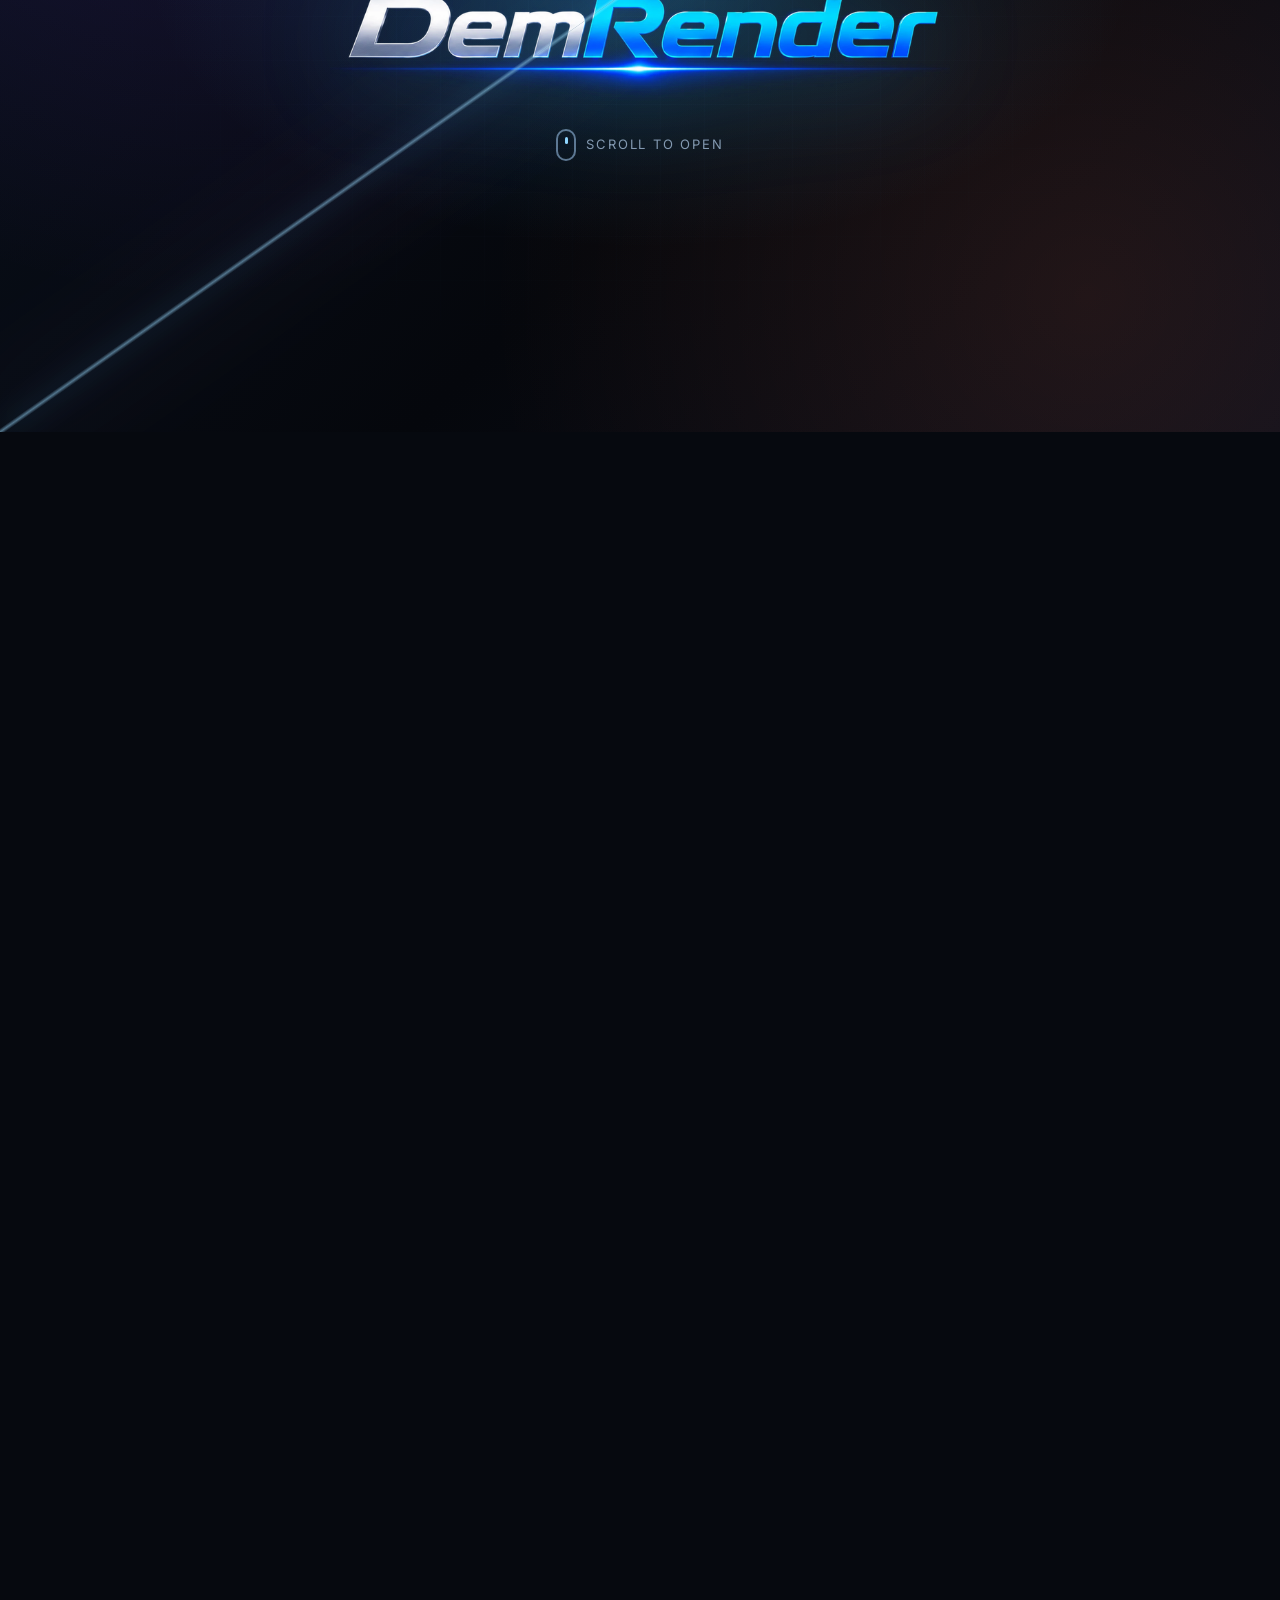
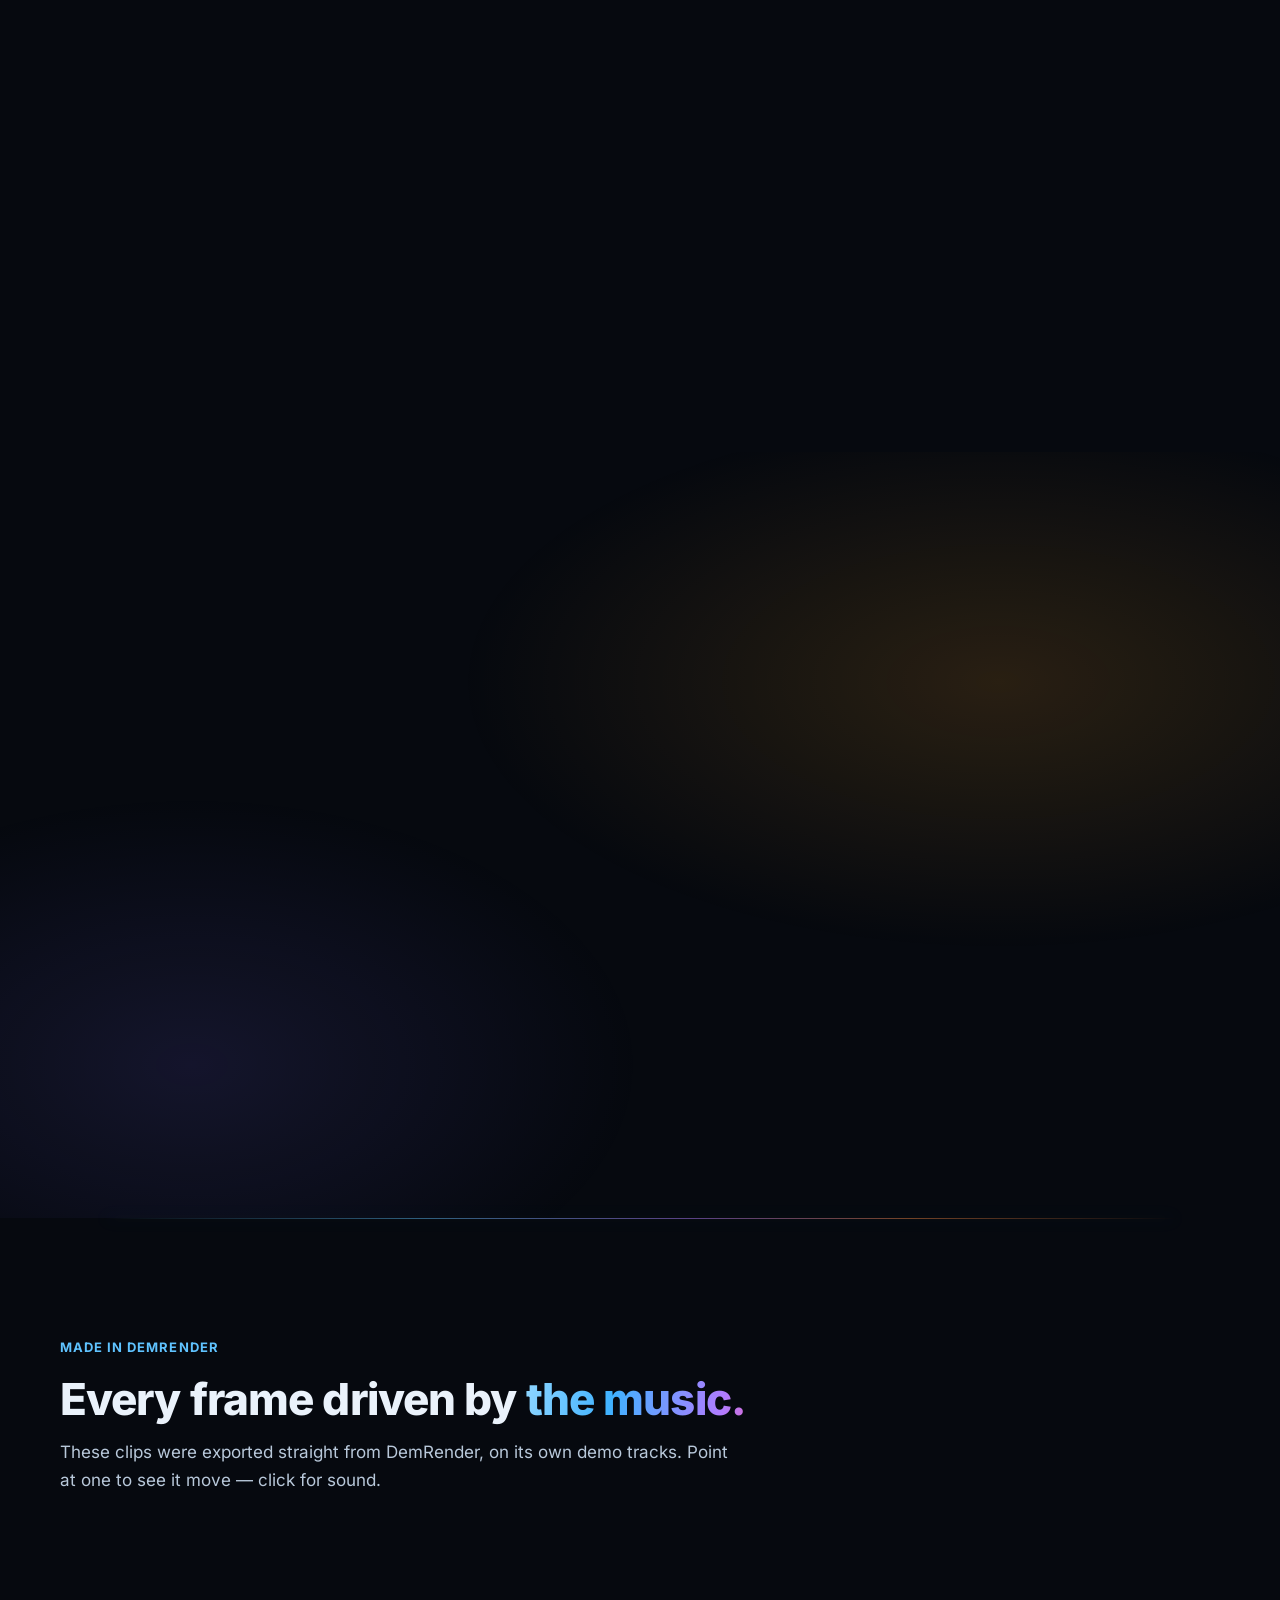
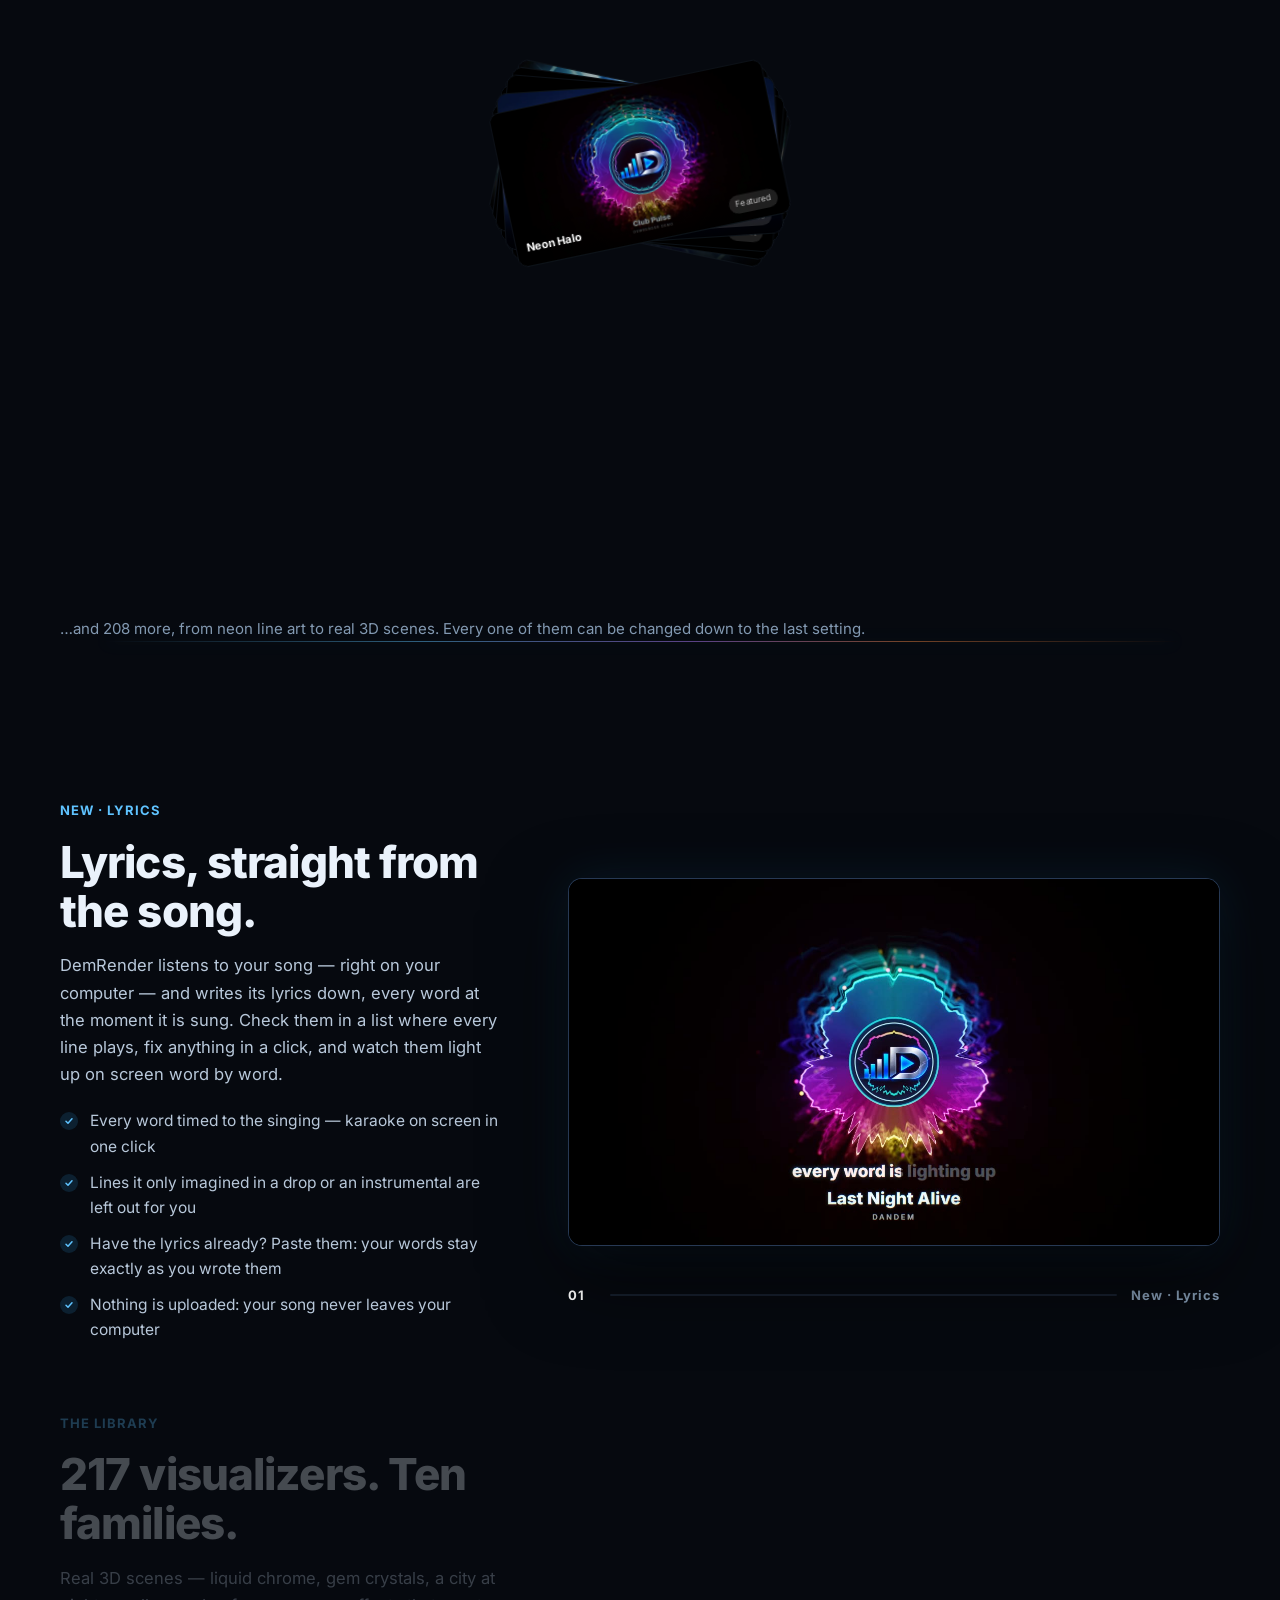
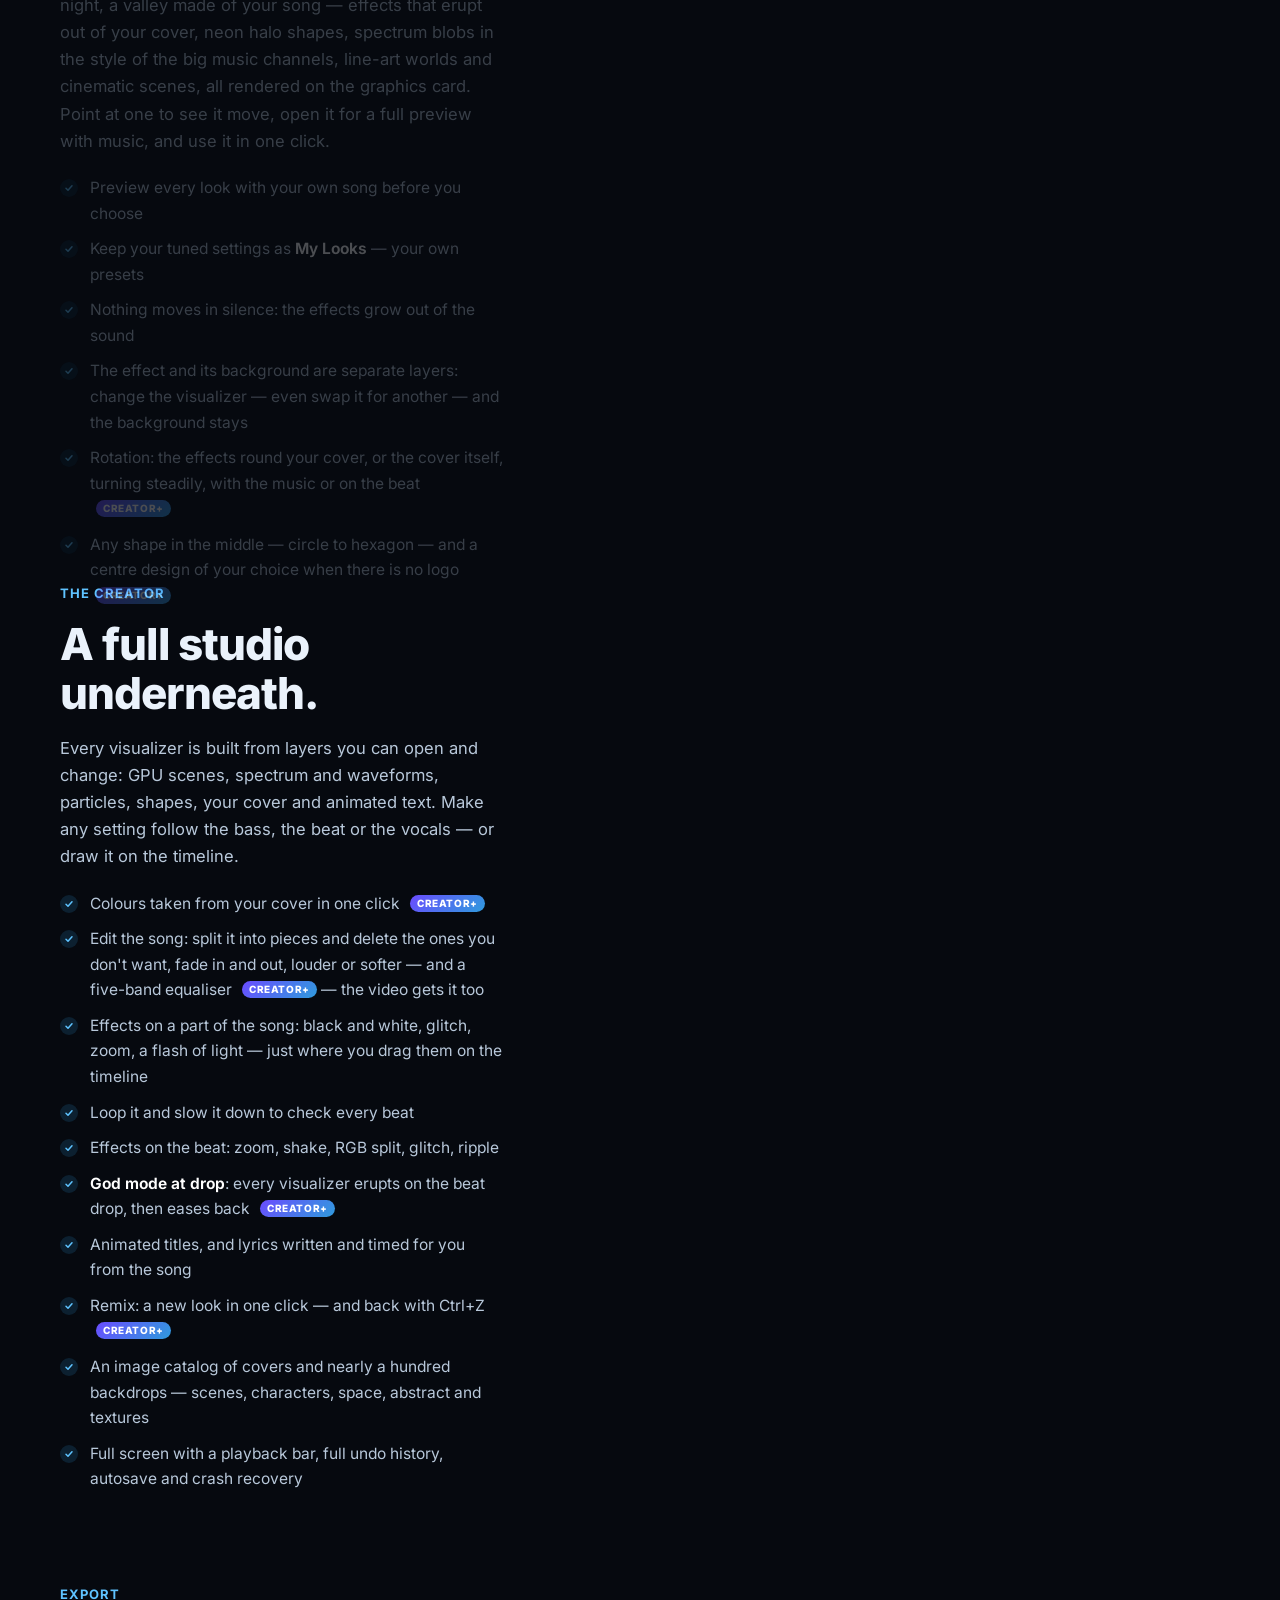
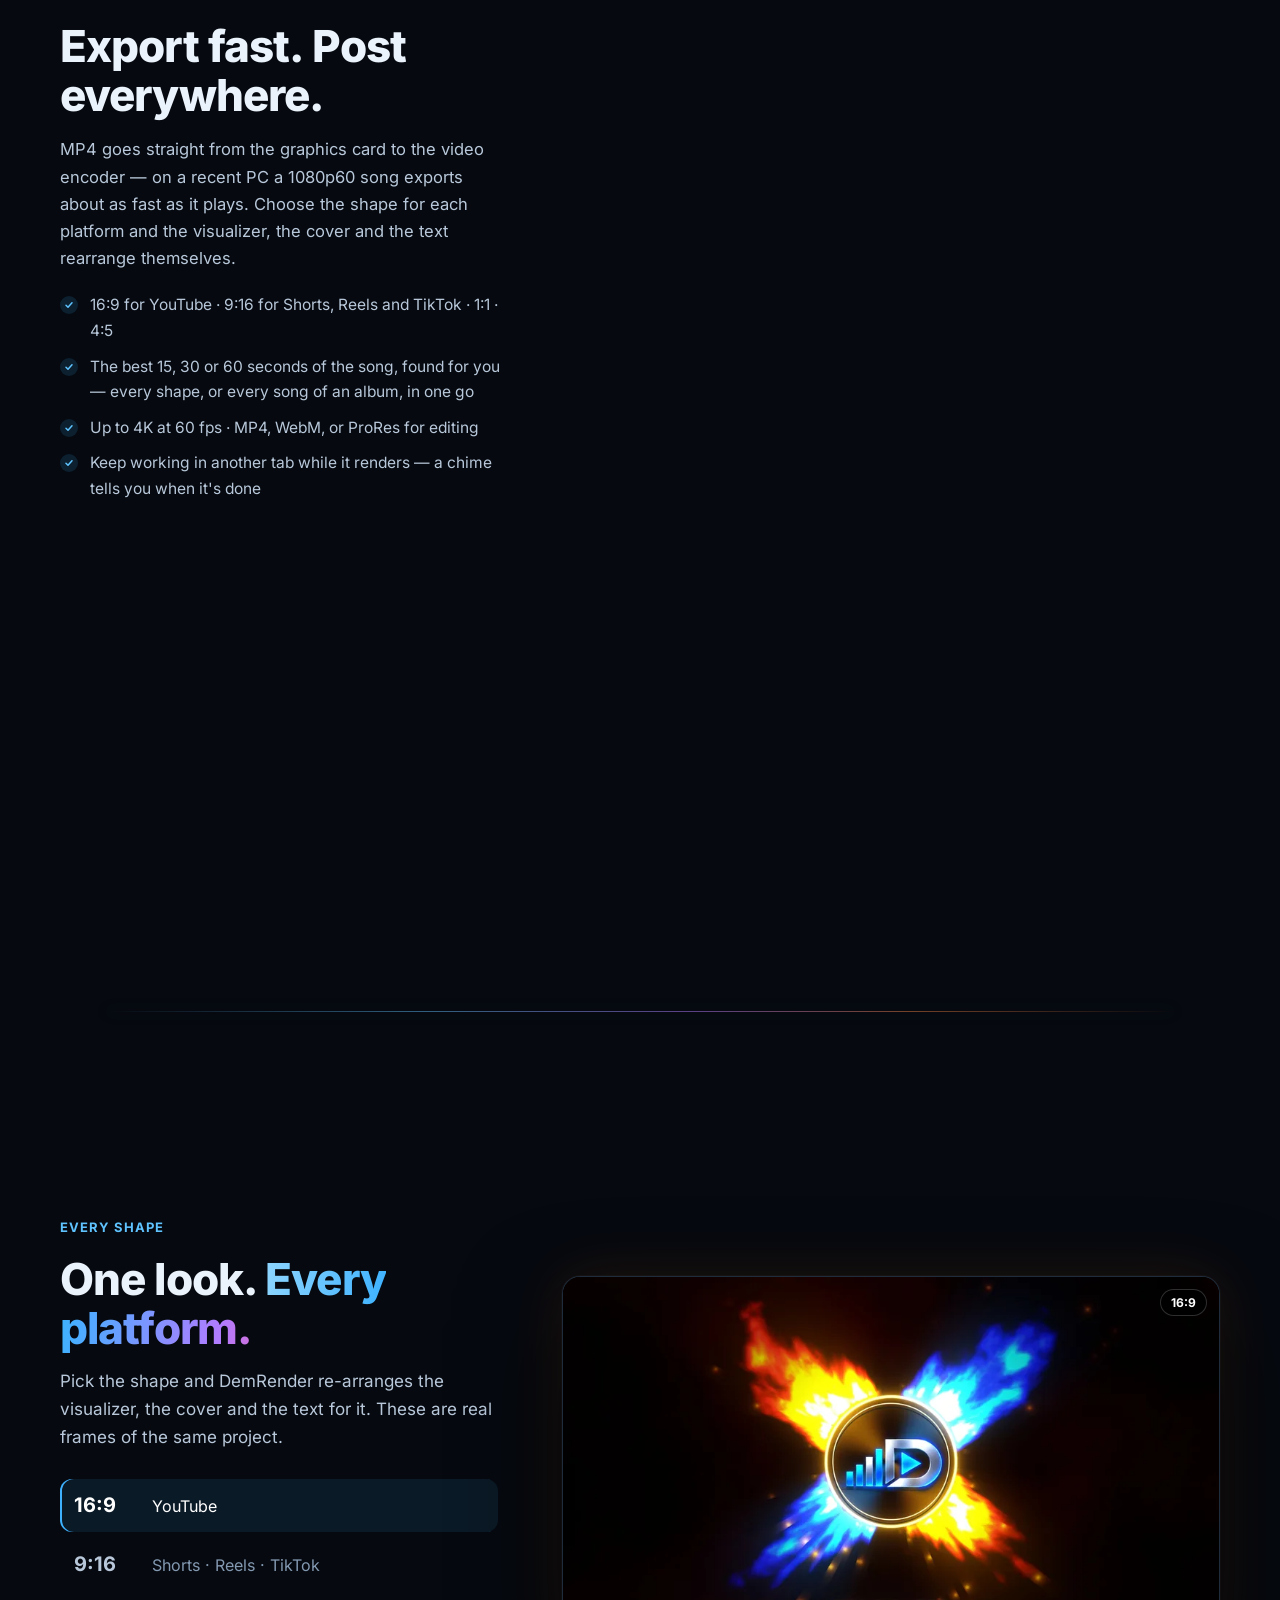
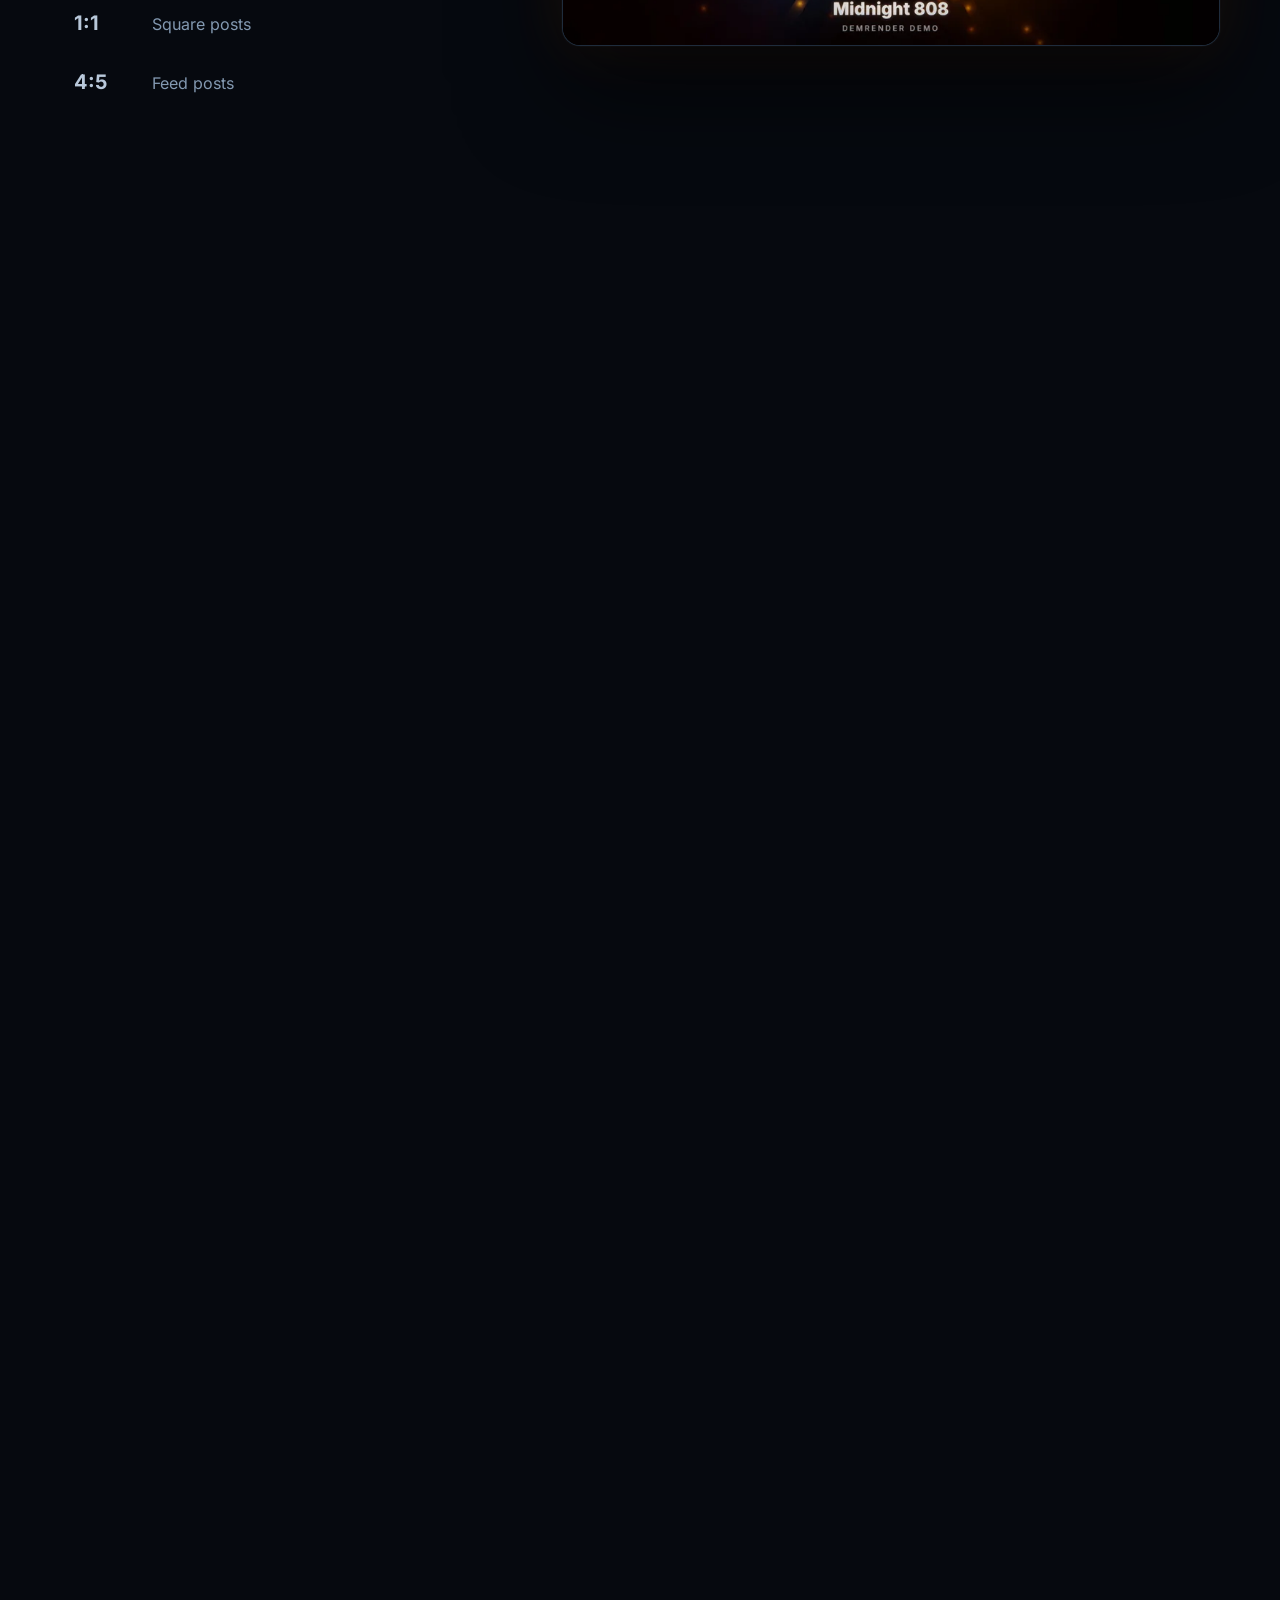
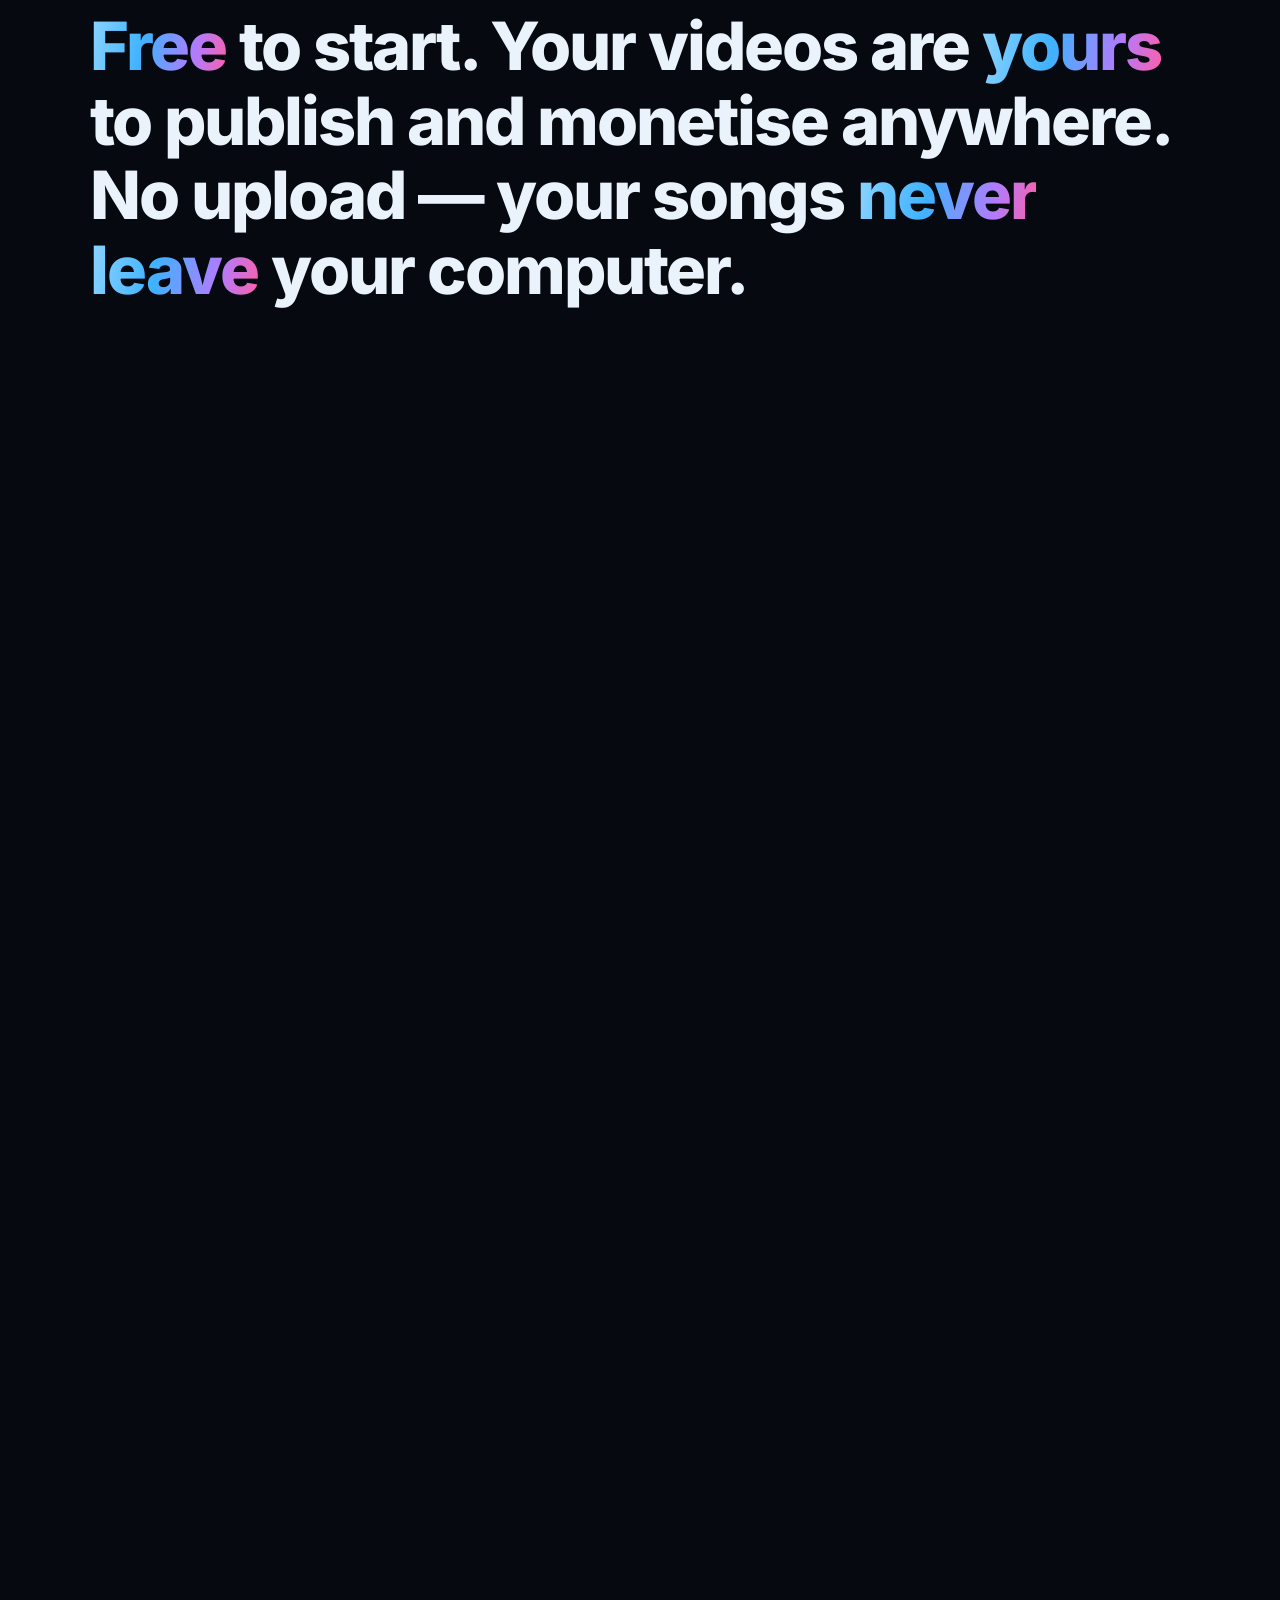
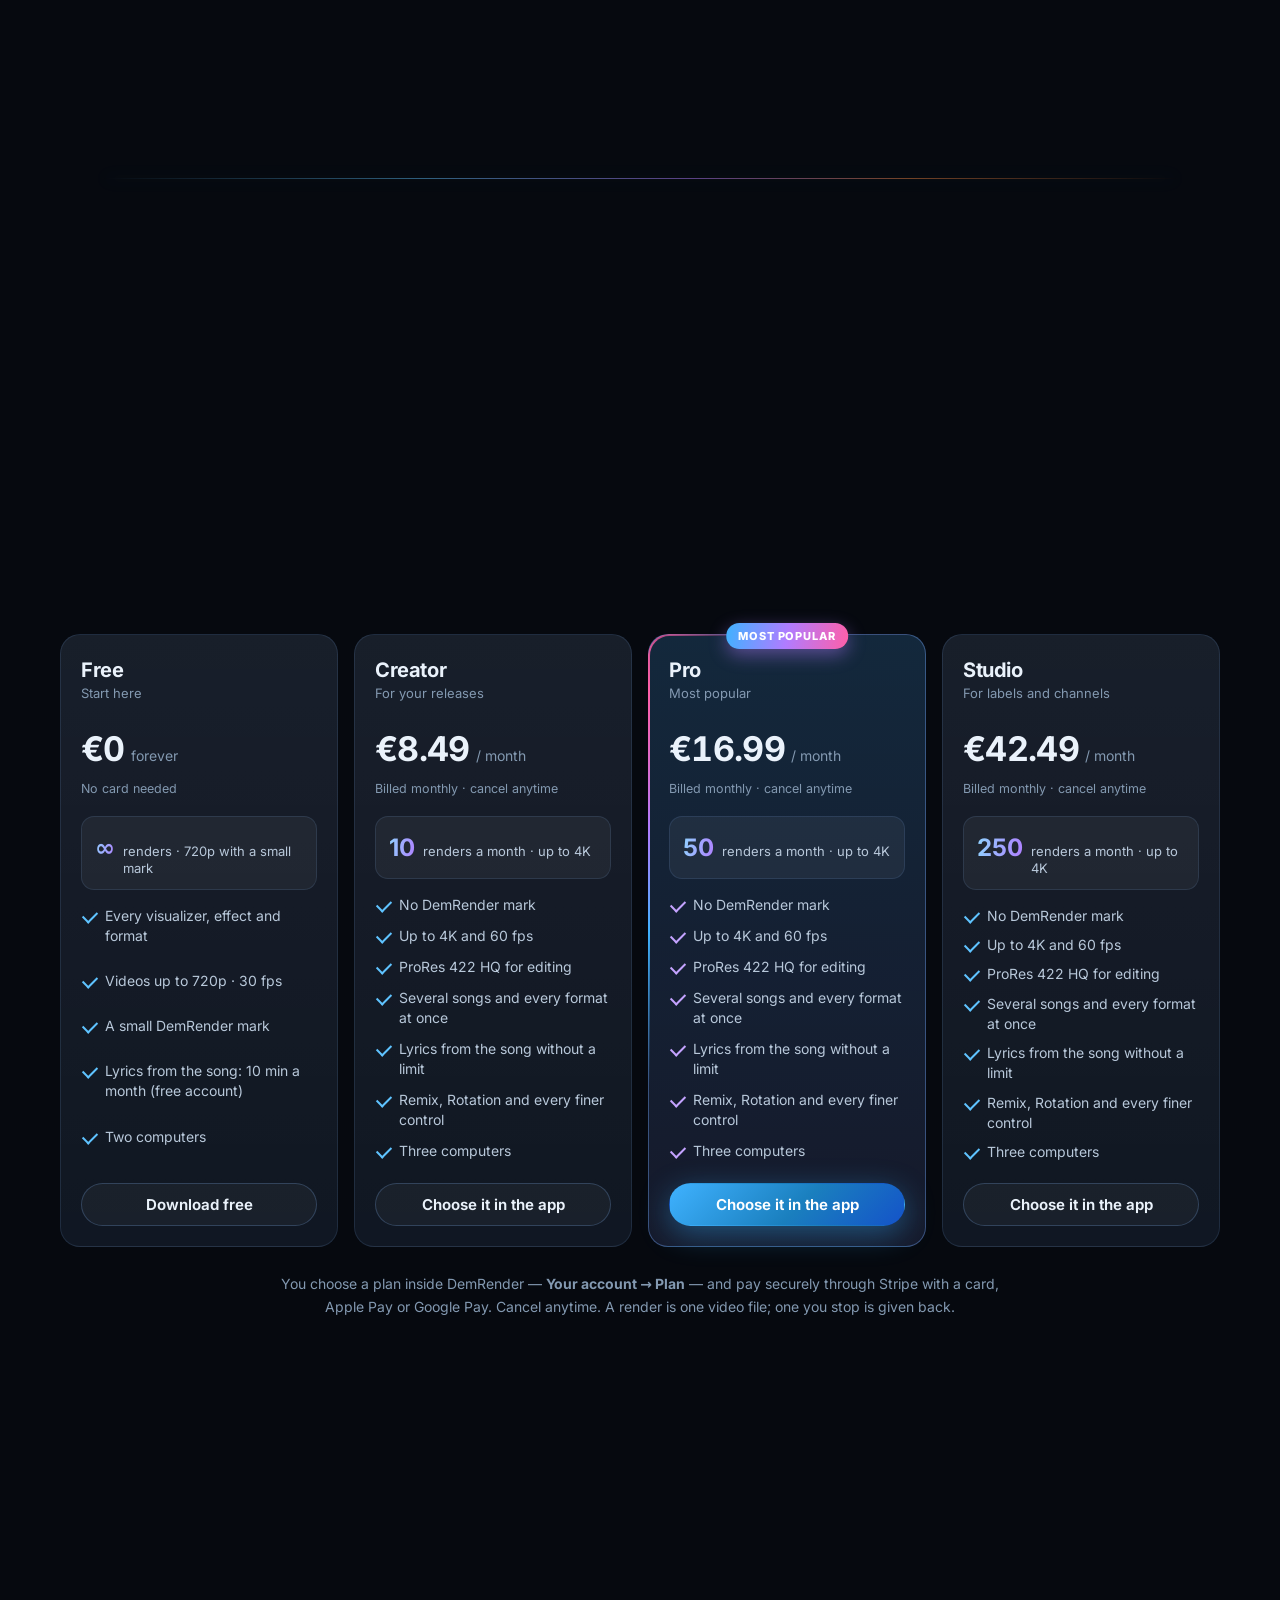
==== commit f081e475: "Site: new plan prices — Creator €8.49/€84, Pro €16.99/€169, Studio €42.49/€399 (VAT included)" ====
--- a/index.html
+++ b/index.html
@@ -6,7 +6,7 @@
   <meta http-equiv="Content-Security-Policy" content="default-src 'self'; script-src 'self'; style-src 'self' 'unsafe-inline'; img-src 'self' data:; media-src 'self'; font-src 'self'; connect-src 'self' https://api.github.com https://demrender-api.demrender-server.workers.dev; object-src 'none'; base-uri 'none'; form-action 'none'">
   <meta name="referrer" content="strict-origin-when-cross-origin">
   <title>DemRender — turn your song into a music video</title>
-  <meta name="description" content="DemRender is a music visualizer studio for Windows and Linux: 217 audio-reactive visualizers, lyrics written and timed from your song, a full creator and fast export up to 4K — vertical, square or widescreen. Start free; plans from €4.99 a month.">
+  <meta name="description" content="DemRender is a music visualizer studio for Windows and Linux: 217 audio-reactive visualizers, lyrics written and timed from your song, a full creator and fast export up to 4K — vertical, square or widescreen. Start free; plans from €8.49 a month.">
   <link rel="canonical" href="https://demrender.com/">
   <meta name="theme-color" content="#06090f">
   <meta property="og:type" content="website">
@@ -37,9 +37,9 @@
     "image": "https://demrender.com/assets/img/og.jpg",
     "offers": [
       { "@type": "Offer", "name": "Free", "price": "0", "priceCurrency": "EUR" },
-      { "@type": "Offer", "name": "Creator", "price": "4.99", "priceCurrency": "EUR" },
-      { "@type": "Offer", "name": "Pro", "price": "9.99", "priceCurrency": "EUR" },
-      { "@type": "Offer", "name": "Studio", "price": "24.99", "priceCurrency": "EUR" }
+      { "@type": "Offer", "name": "Creator", "price": "8.49", "priceCurrency": "EUR" },
+      { "@type": "Offer", "name": "Pro", "price": "16.99", "priceCurrency": "EUR" },
+      { "@type": "Offer", "name": "Studio", "price": "42.49", "priceCurrency": "EUR" }
     ],
     "publisher": { "@type": "Organization", "name": "Dandem", "email": "contact@demrender.com" }
   }
@@ -369,8 +369,8 @@
           
           <h3>Creator</h3>
           <p class="plan-tag">For your releases</p>
-          <p class="plan-price"><b data-m="€4.99" data-y="€49">€4.99</b><span data-m="/ month" data-y="/ year">/ month</span></p>
-          <p class="plan-sub" data-m="Billed monthly · cancel anytime" data-y="€4.08 a month, billed yearly">Billed monthly · cancel anytime</p>
+          <p class="plan-price"><b data-m="€8.49" data-y="€84">€8.49</b><span data-m="/ month" data-y="/ year">/ month</span></p>
+          <p class="plan-sub" data-m="Billed monthly · cancel anytime" data-y="€7 a month, billed yearly">Billed monthly · cancel anytime</p>
           <p class="plan-renders"><b>10</b><span>renders a month · up to 4K</span></p>
           <ul><li>No DemRender mark</li><li>Up to 4K and 60 fps</li><li>ProRes 422 HQ for editing</li><li>Several songs and every format at once</li><li>Lyrics from the song without a limit</li><li>Remix, Rotation and every finer control</li><li>Three computers</li></ul>
           <a class="btn btn-ghost" href="#faq-plans">Choose it in the app</a>
@@ -379,8 +379,8 @@
           <p class="plan-ribbon">Most popular</p>
           <h3>Pro</h3>
           <p class="plan-tag">Most popular</p>
-          <p class="plan-price"><b data-m="€9.99" data-y="€99">€9.99</b><span data-m="/ month" data-y="/ year">/ month</span></p>
-          <p class="plan-sub" data-m="Billed monthly · cancel anytime" data-y="€8.25 a month, billed yearly">Billed monthly · cancel anytime</p>
+          <p class="plan-price"><b data-m="€16.99" data-y="€169">€16.99</b><span data-m="/ month" data-y="/ year">/ month</span></p>
+          <p class="plan-sub" data-m="Billed monthly · cancel anytime" data-y="€14.08 a month, billed yearly">Billed monthly · cancel anytime</p>
           <p class="plan-renders"><b>50</b><span>renders a month · up to 4K</span></p>
           <ul><li>No DemRender mark</li><li>Up to 4K and 60 fps</li><li>ProRes 422 HQ for editing</li><li>Several songs and every format at once</li><li>Lyrics from the song without a limit</li><li>Remix, Rotation and every finer control</li><li>Three computers</li></ul>
           <a class="btn btn-primary" href="#faq-plans">Choose it in the app</a>
@@ -389,8 +389,8 @@
           
           <h3>Studio</h3>
           <p class="plan-tag">For labels and channels</p>
-          <p class="plan-price"><b data-m="€24.99" data-y="€249">€24.99</b><span data-m="/ month" data-y="/ year">/ month</span></p>
-          <p class="plan-sub" data-m="Billed monthly · cancel anytime" data-y="€20.75 a month, billed yearly">Billed monthly · cancel anytime</p>
+          <p class="plan-price"><b data-m="€42.49" data-y="€399">€42.49</b><span data-m="/ month" data-y="/ year">/ month</span></p>
+          <p class="plan-sub" data-m="Billed monthly · cancel anytime" data-y="€33.25 a month, billed yearly">Billed monthly · cancel anytime</p>
           <p class="plan-renders"><b>250</b><span>renders a month · up to 4K</span></p>
           <ul><li>No DemRender mark</li><li>Up to 4K and 60 fps</li><li>ProRes 422 HQ for editing</li><li>Several songs and every format at once</li><li>Lyrics from the song without a limit</li><li>Remix, Rotation and every finer control</li><li>Three computers</li></ul>
           <a class="btn btn-ghost" href="#faq-plans">Choose it in the app</a>
@@ -422,8 +422,8 @@
         <div class="faq" data-stagger>
           <details><summary>Is DemRender free?</summary>
             <p>Yes, Free stays free: every visualizer, every effect, the creator, lyrics from the song (10 minutes a month, with a free account) and as many videos as you like up to 720p,
-              with a small DemRender mark in the corner. The plans — <b>Creator</b> (€4.99 a month, 10 renders), <b>Pro</b> (€9.99, 50 renders) and <b>Studio</b>
-              (€24.99, 250 renders) — take the mark off and open 4K, 60 fps, ProRes, Remix, Rotation and the studio's finer controls (tagged CREATOR+ in the app).
+              with a small DemRender mark in the corner. The plans — <b>Creator</b> (€8.49 a month, 10 renders), <b>Pro</b> (€16.99, 50 renders) and <b>Studio</b>
+              (€42.49, 250 renders) — take the mark off and open 4K, 60 fps, ProRes, Remix, Rotation and the studio's finer controls (tagged CREATOR+ in the app).
               A visualizer from the library always keeps the look it was designed with, on Free too. Paid yearly, two months are free.</p></details>
           <details><summary>What is “God mode at drop”?</summary>
             <p>A plan feature. Your visualizers play calm through the song, then <b>erupt on every drop</b> — bigger, brighter, more energy, with a
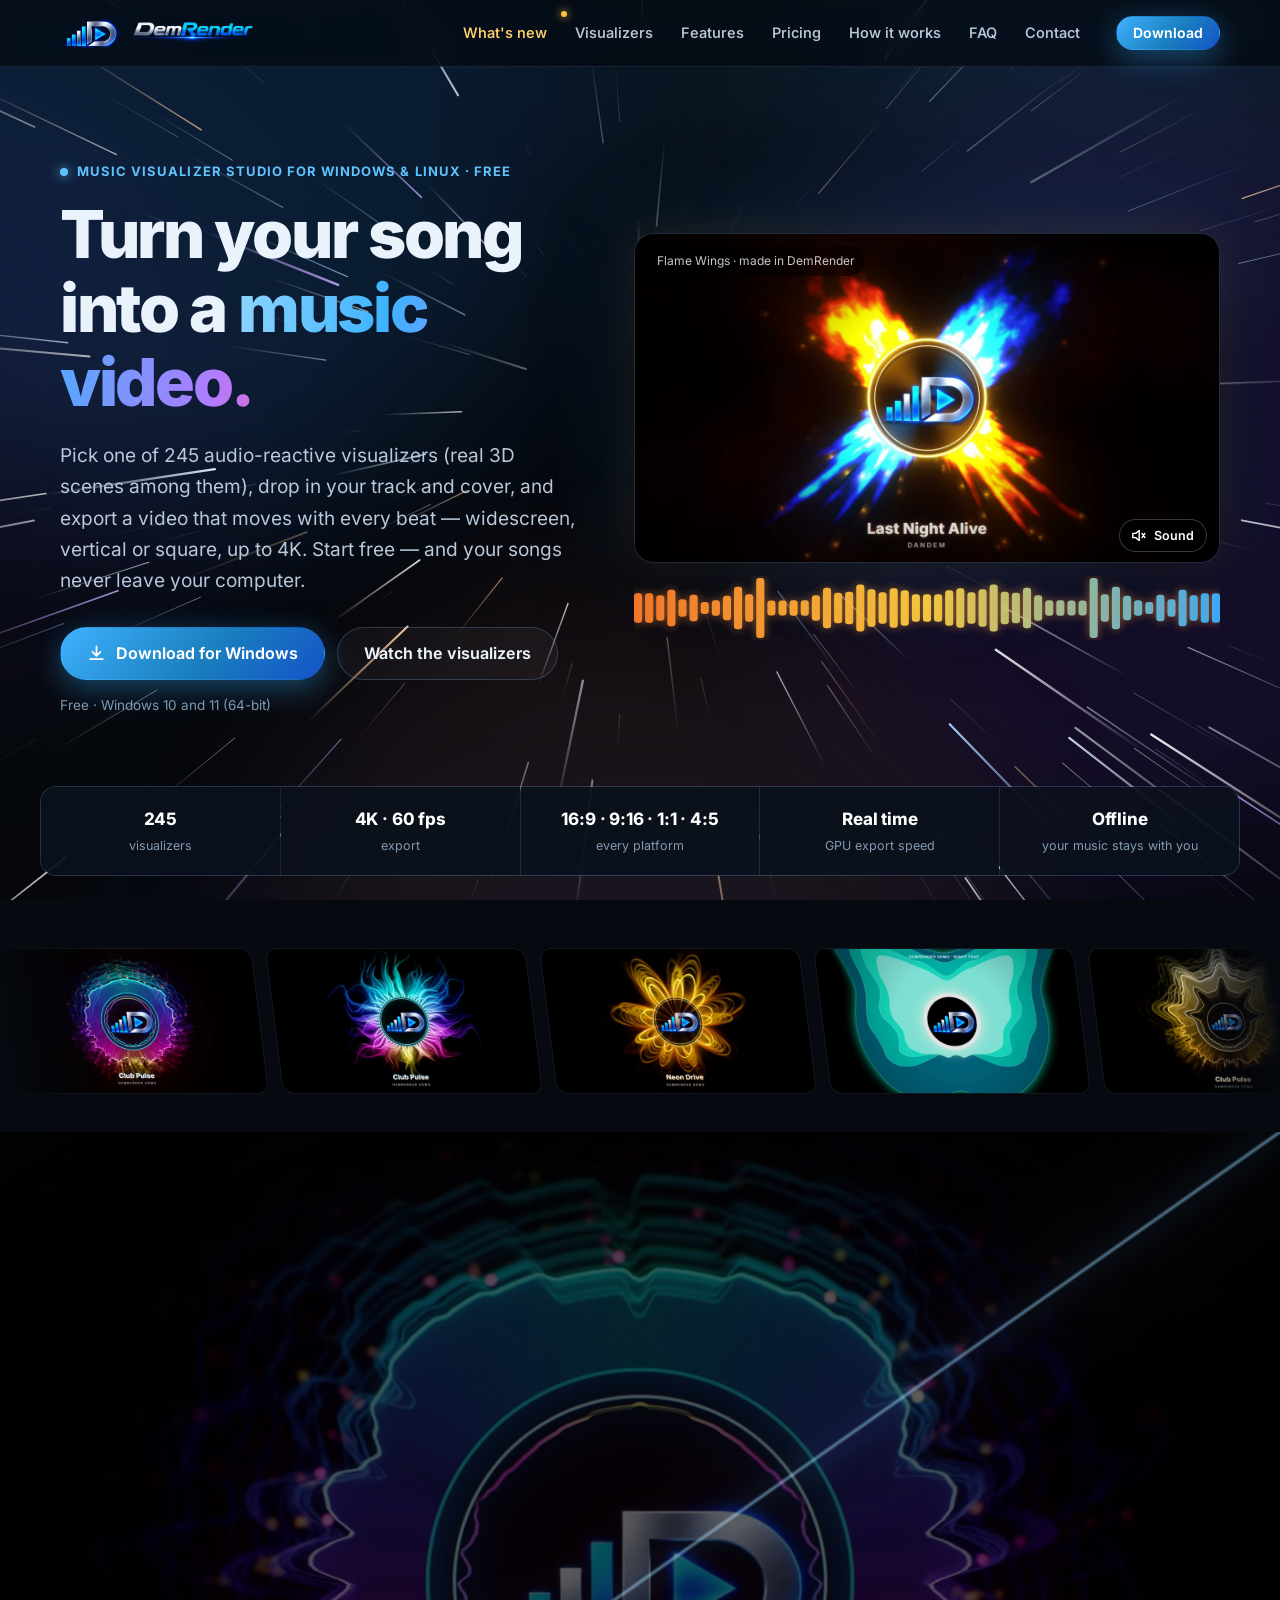
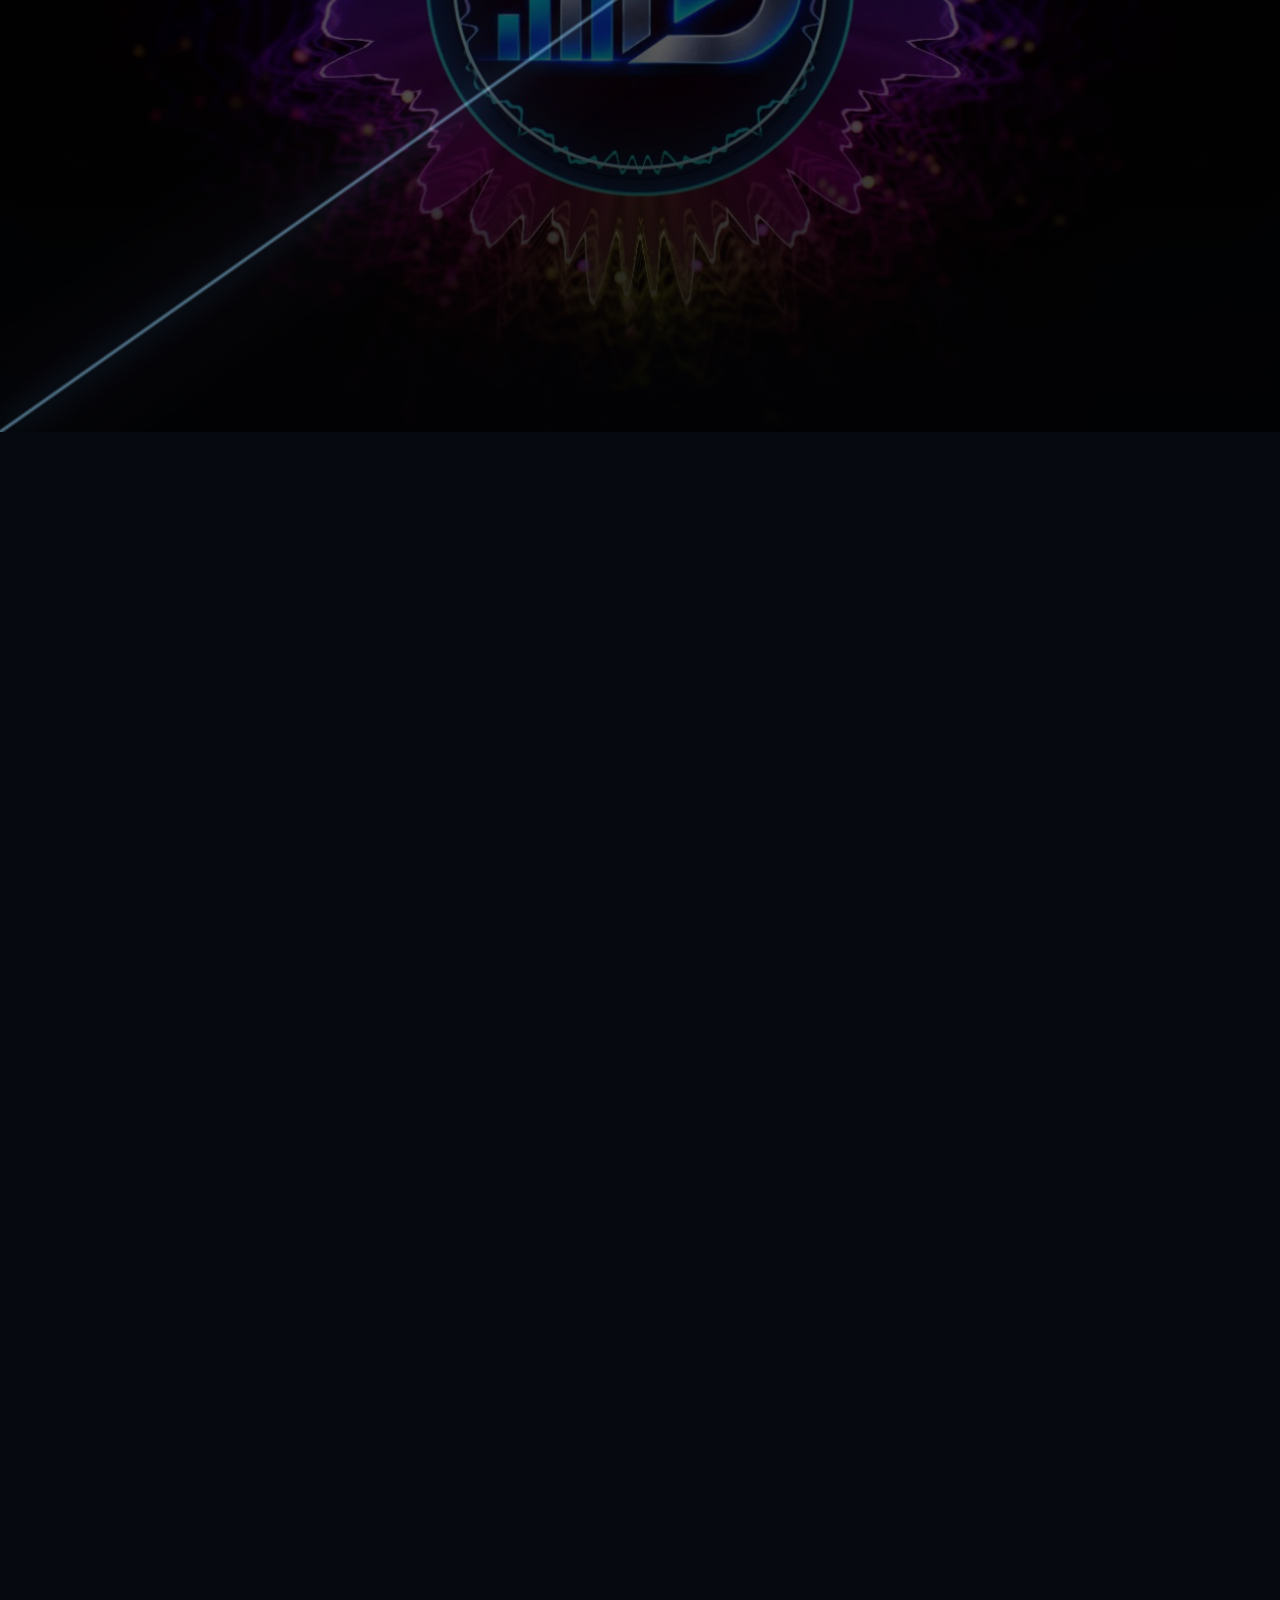
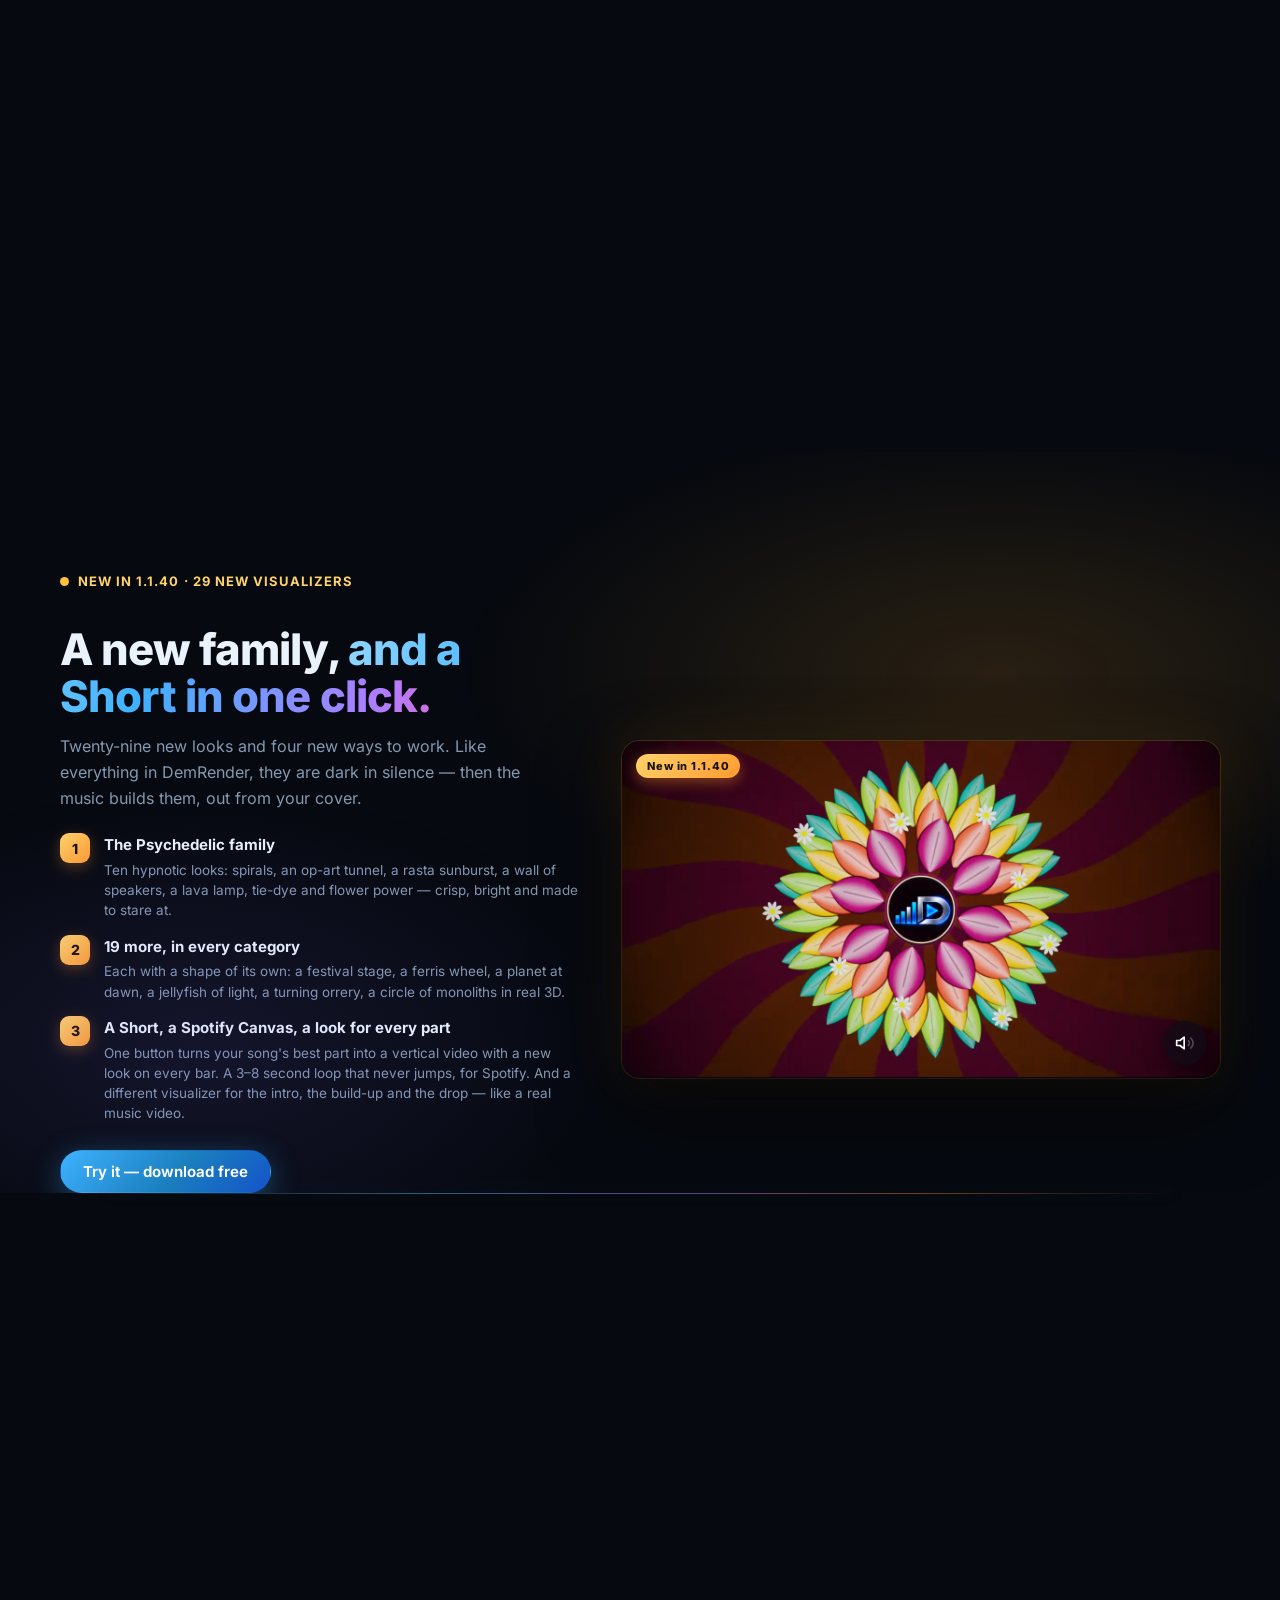
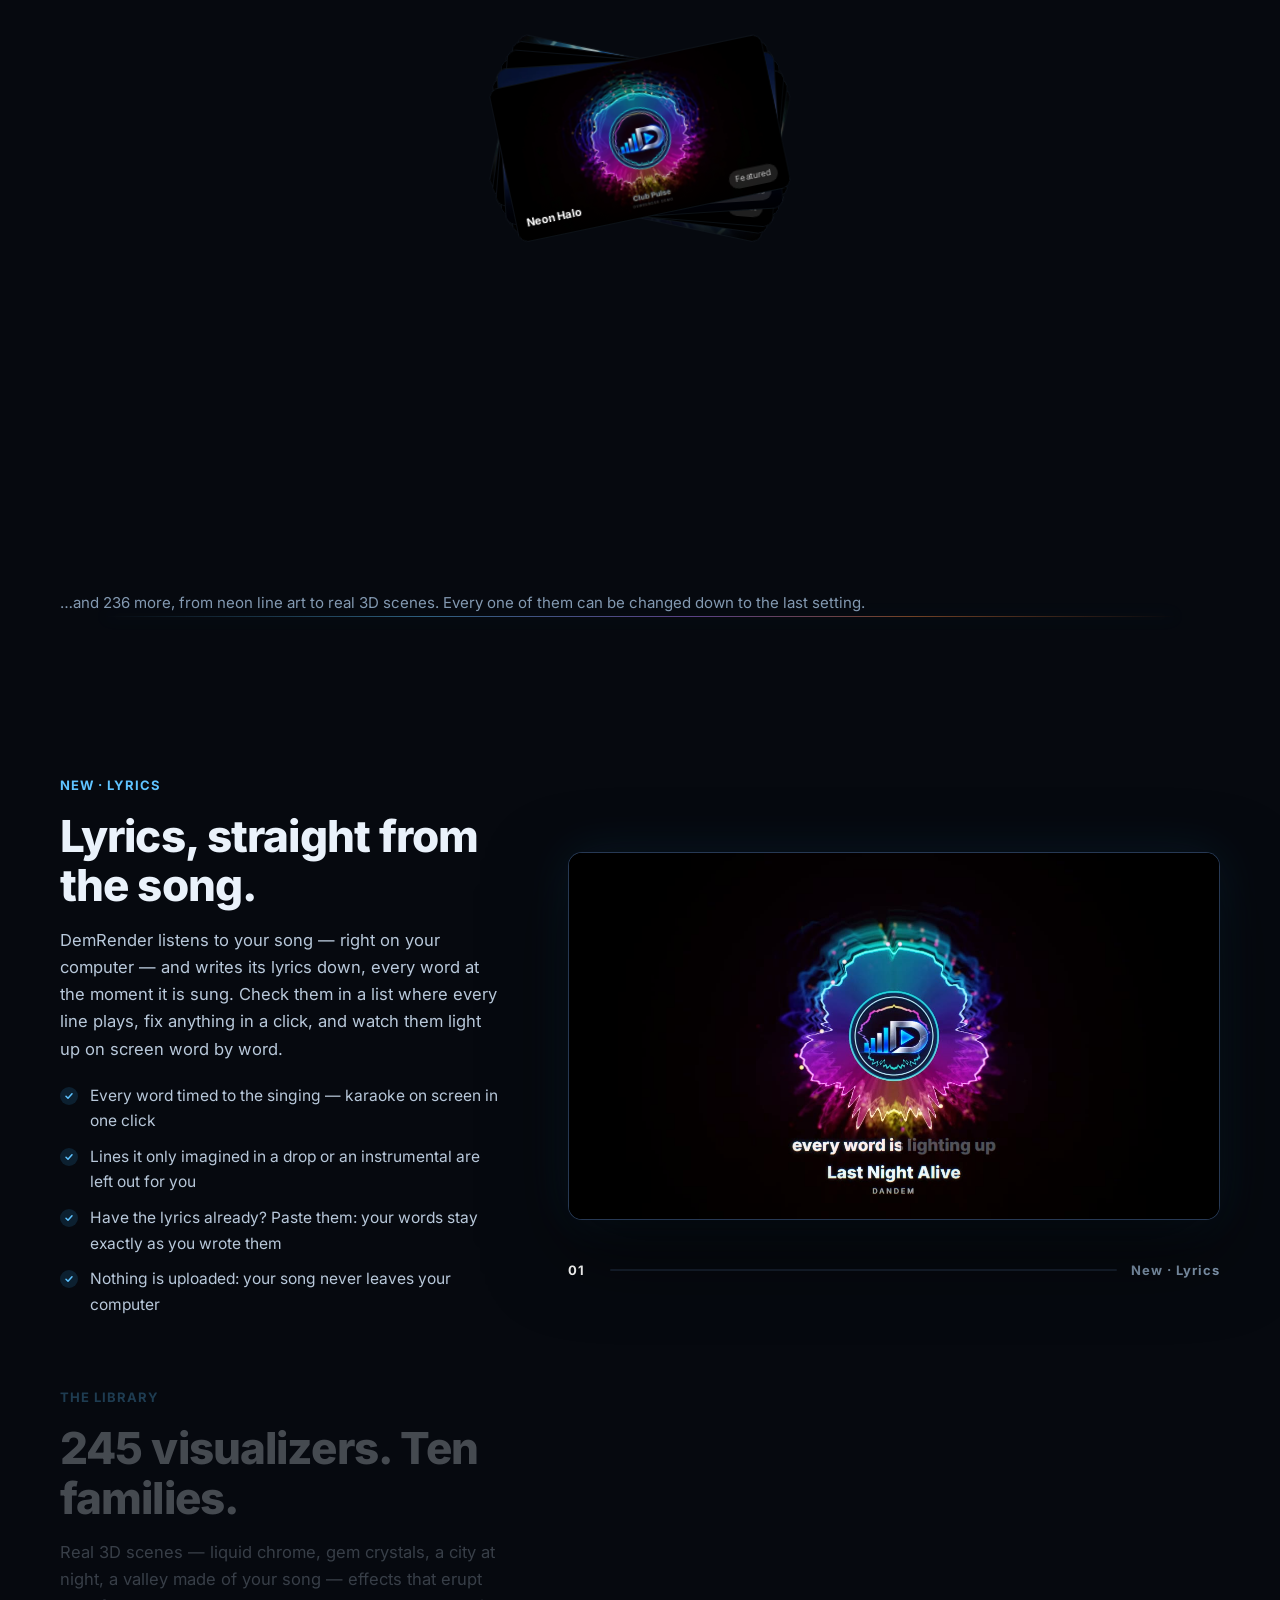
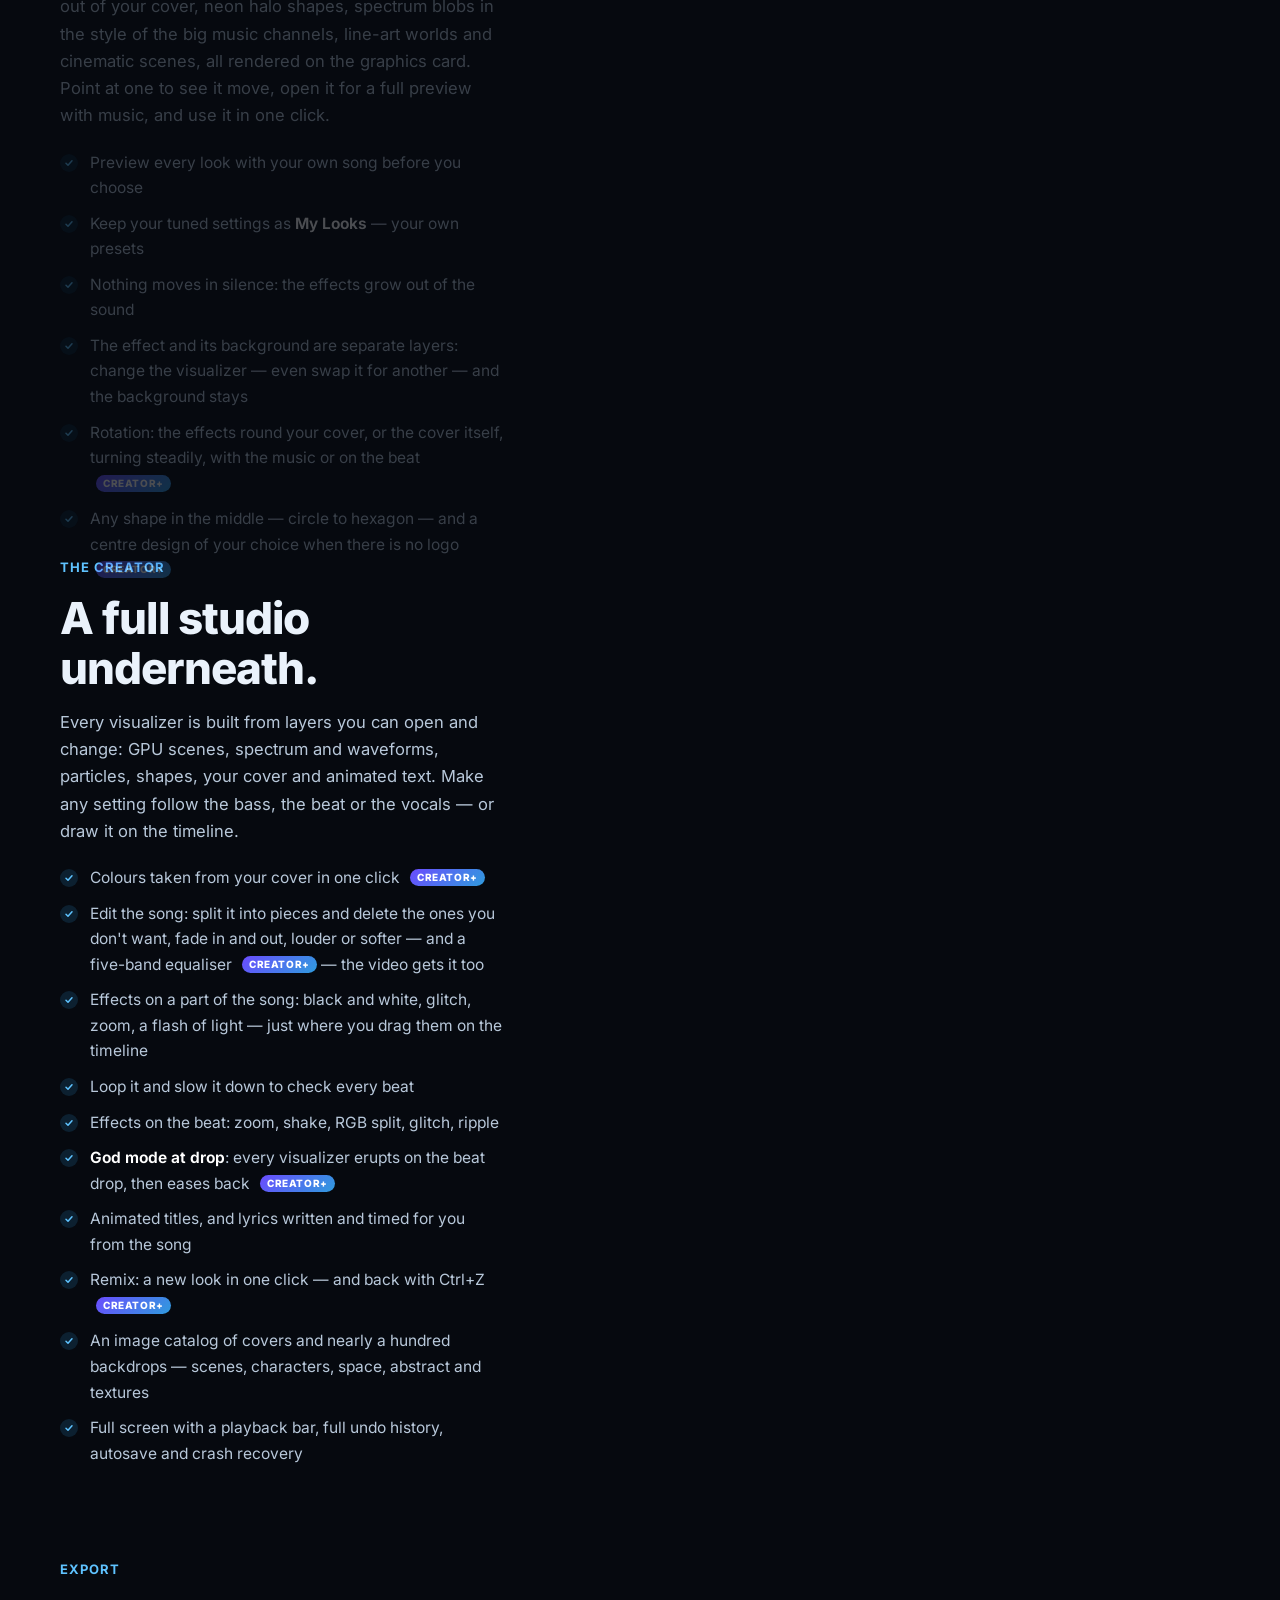
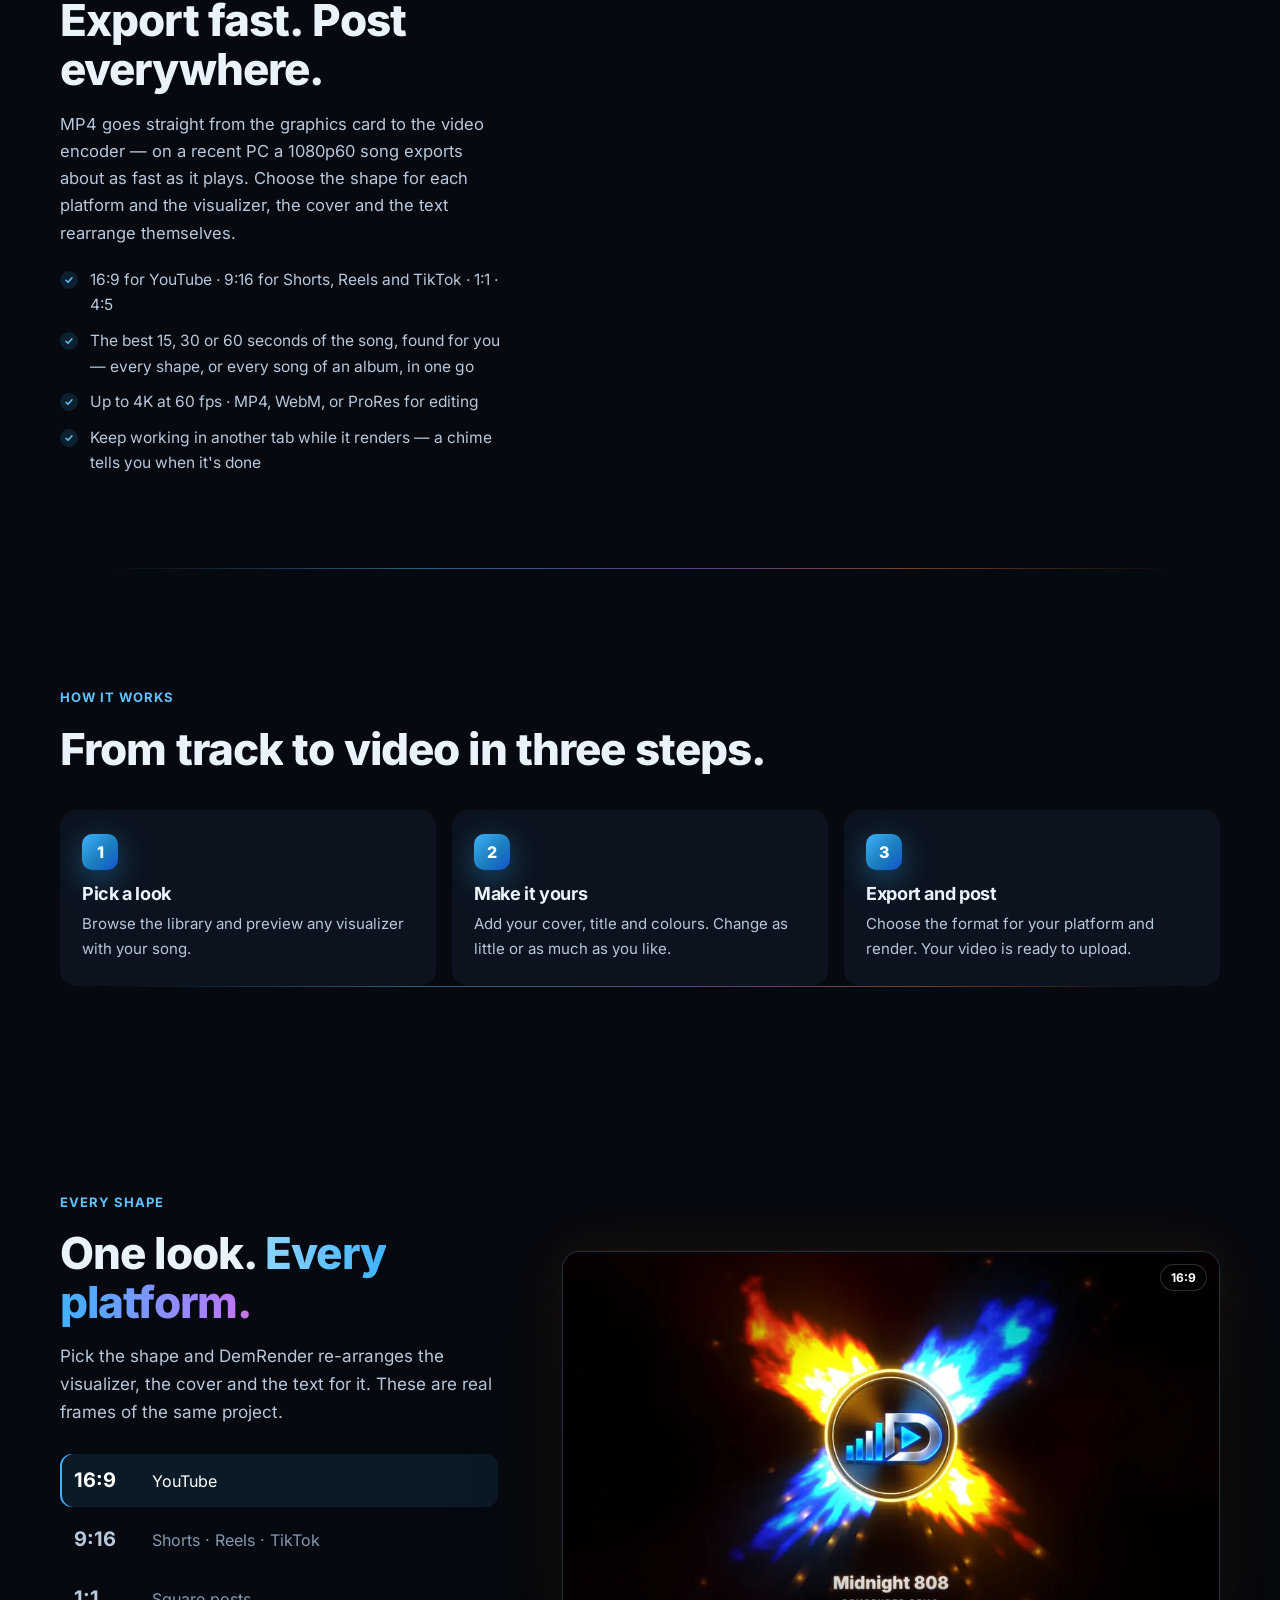
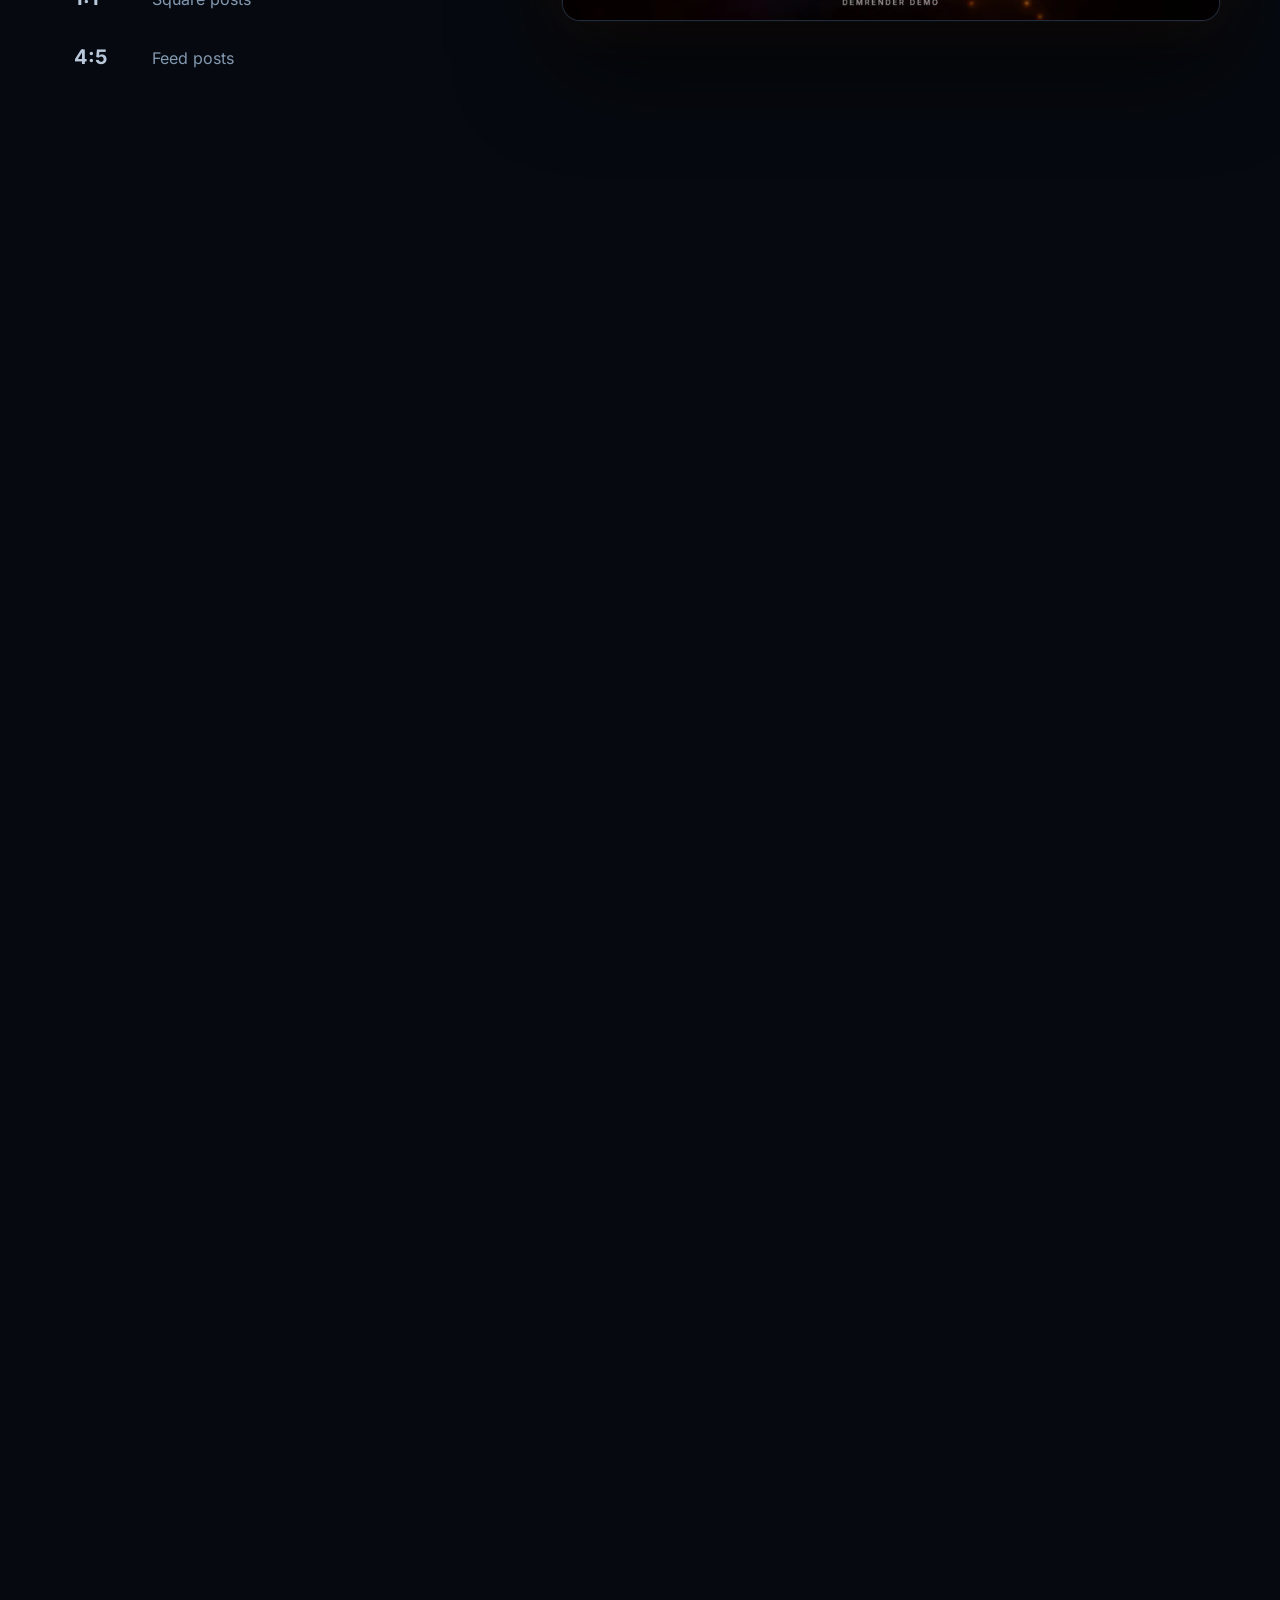
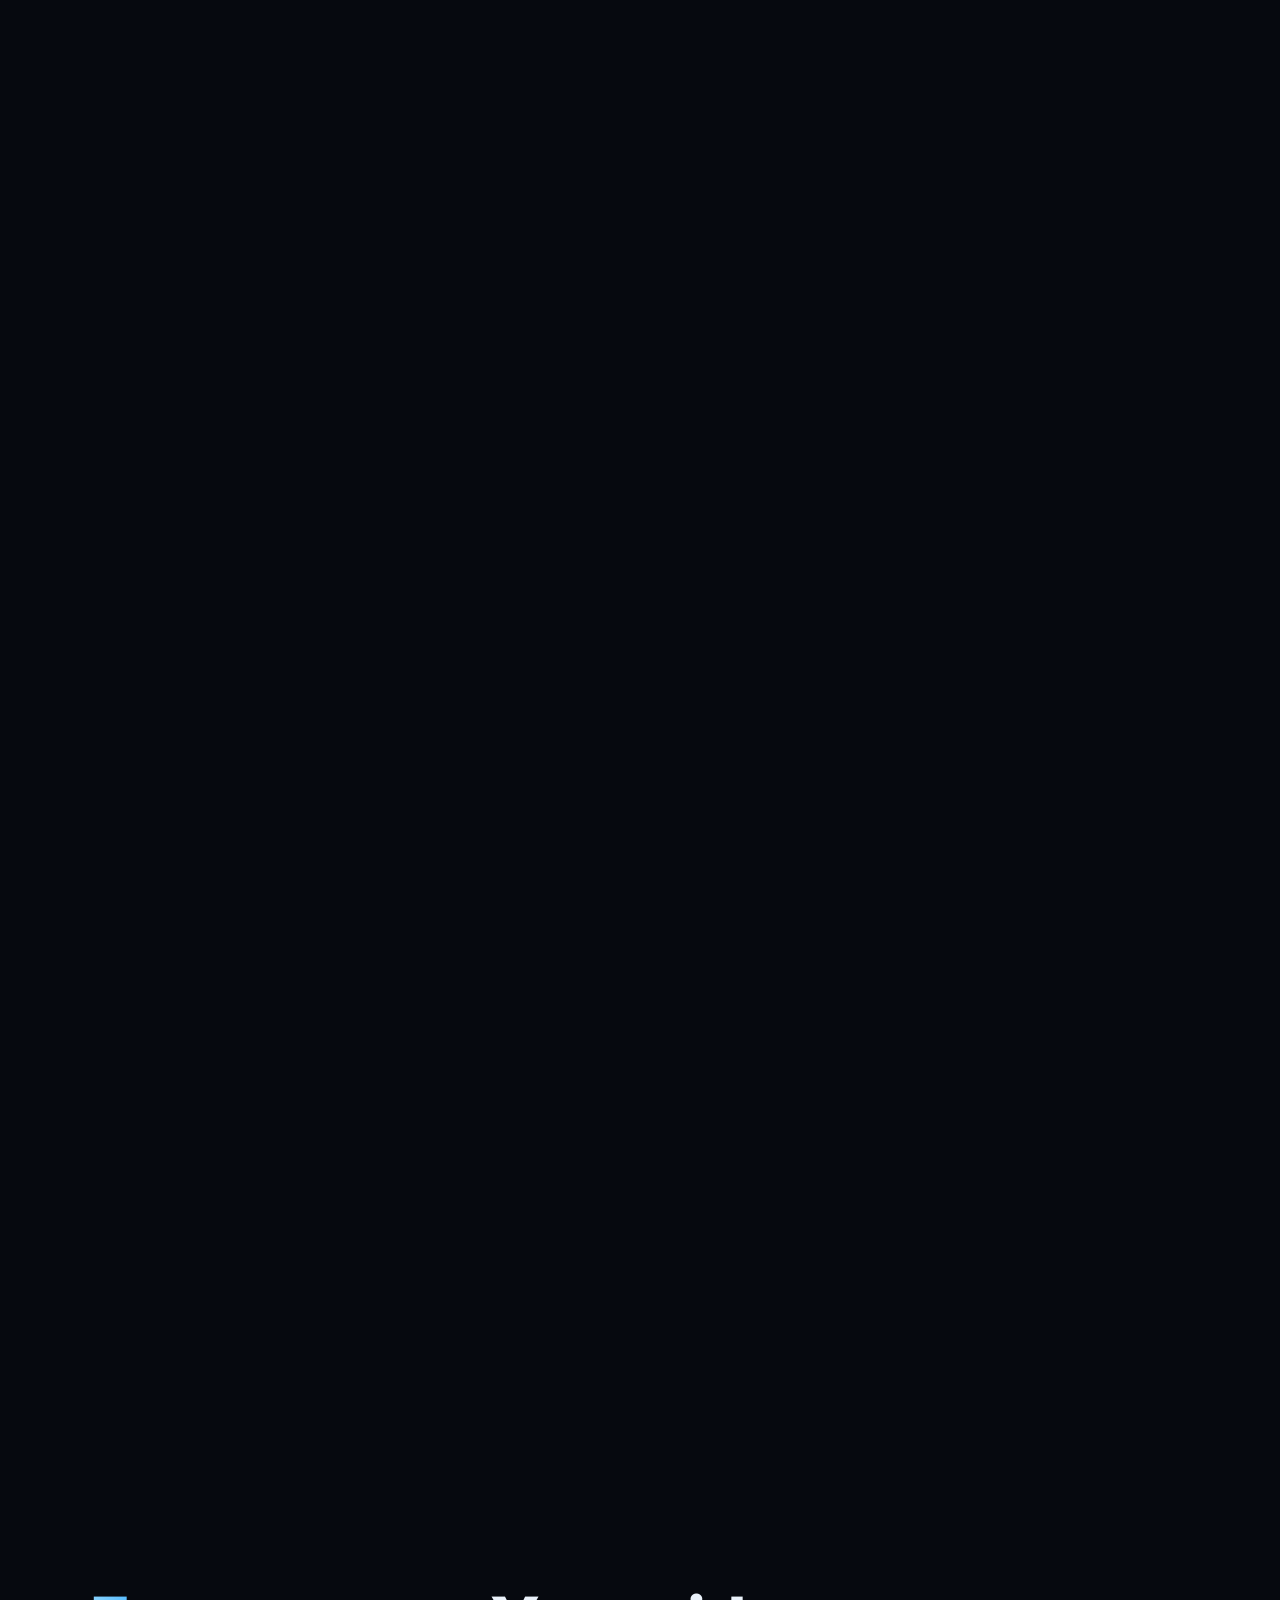
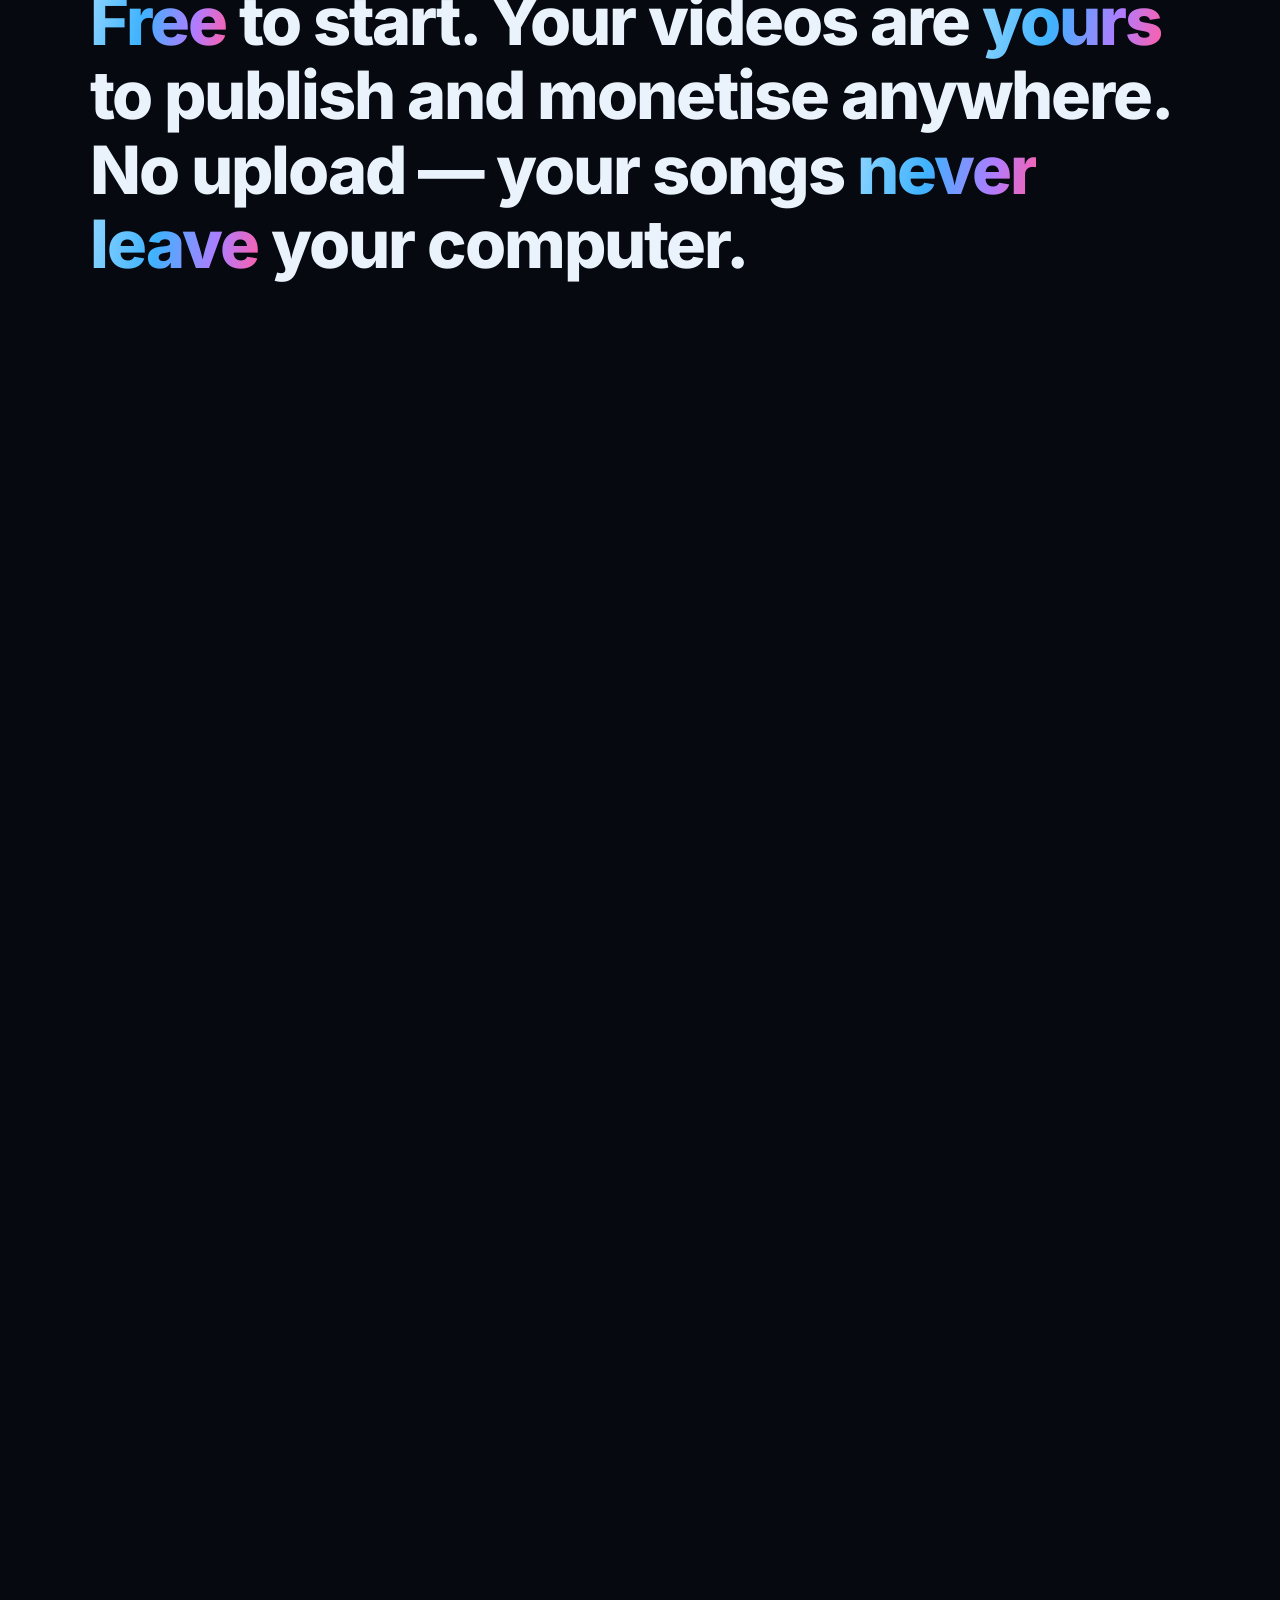
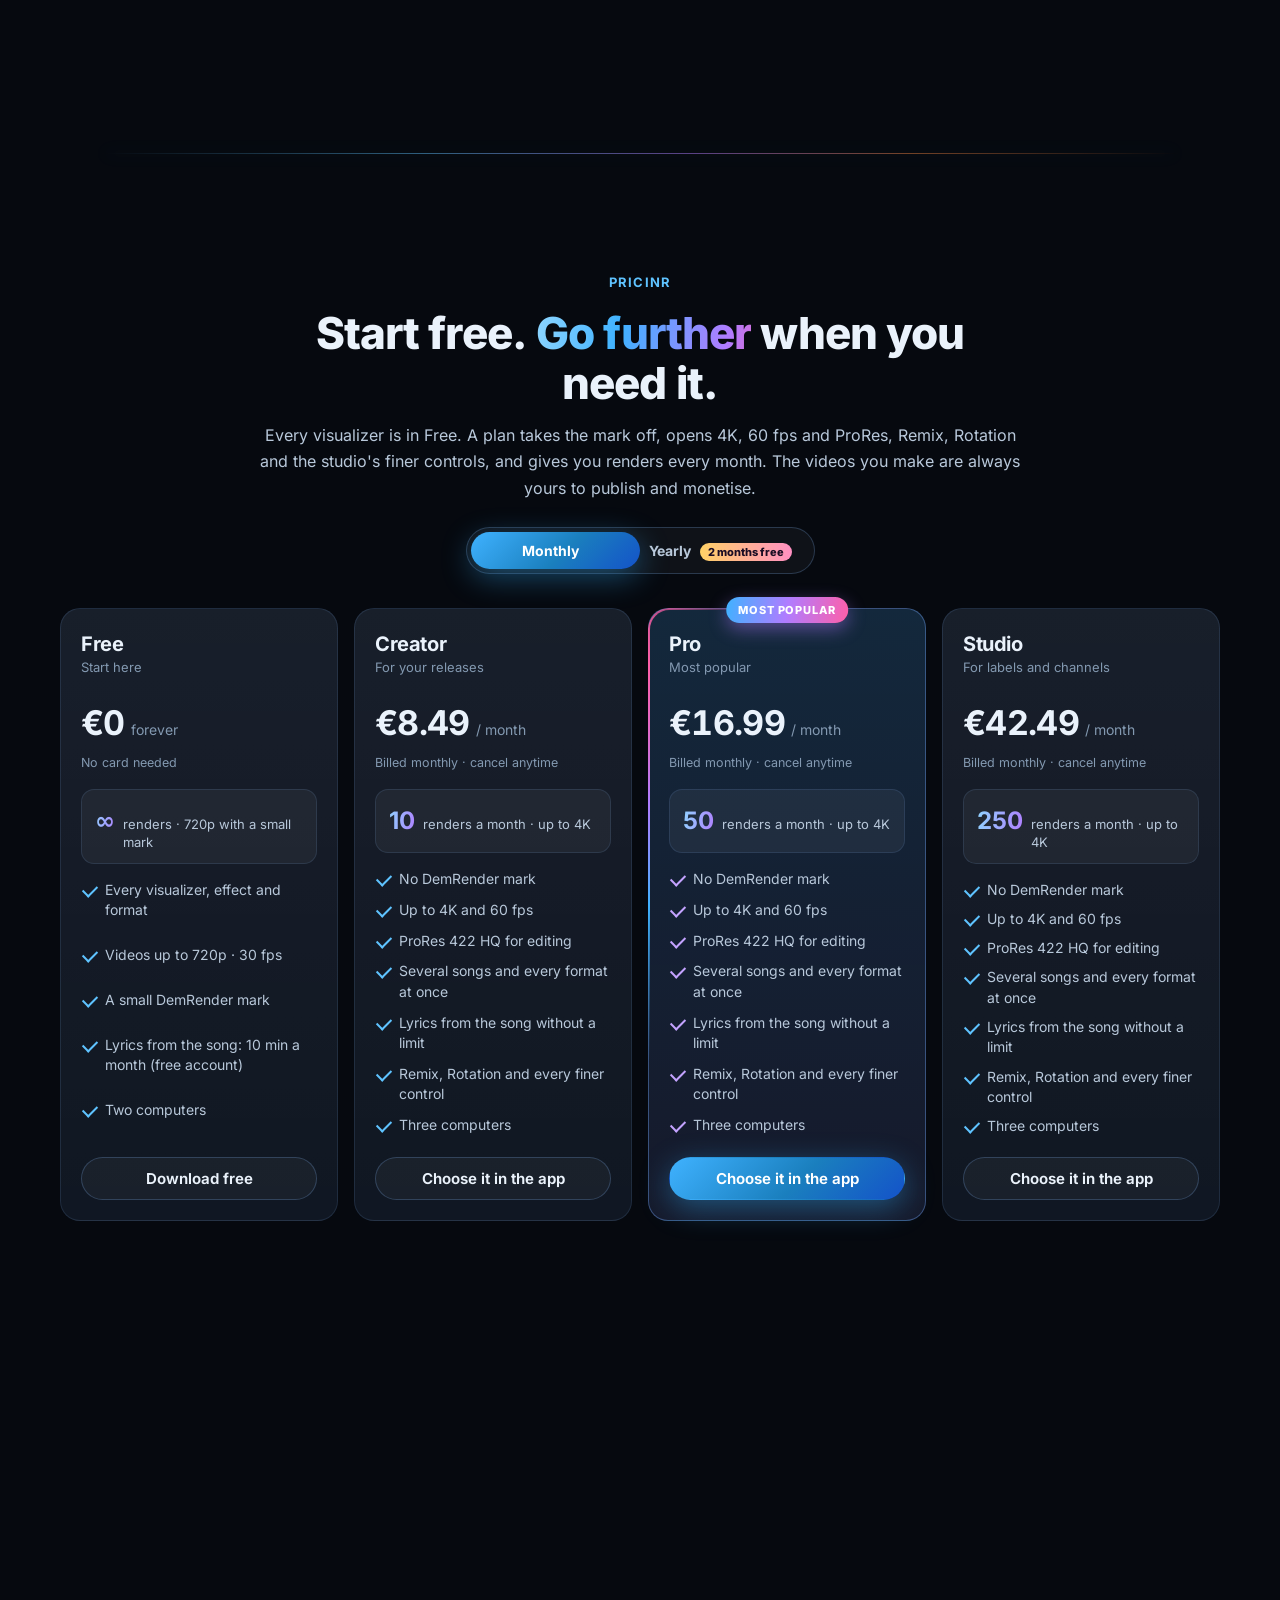
==== commit e9b82a94: "Site: DemRender 1.1.40 — What's new (Psychedelic family, 19 more looks, Short, Spotify Canvas, song " ====
--- a/index.html
+++ b/index.html
@@ -6,13 +6,13 @@
   <meta http-equiv="Content-Security-Policy" content="default-src 'self'; script-src 'self'; style-src 'self' 'unsafe-inline'; img-src 'self' data:; media-src 'self'; font-src 'self'; connect-src 'self' https://api.github.com https://demrender-api.demrender-server.workers.dev; object-src 'none'; base-uri 'none'; form-action 'none'">
   <meta name="referrer" content="strict-origin-when-cross-origin">
   <title>DemRender — turn your song into a music video</title>
-  <meta name="description" content="DemRender is a music visualizer studio for Windows and Linux: 217 audio-reactive visualizers, lyrics written and timed from your song, a full creator and fast export up to 4K — vertical, square or widescreen. Start free; plans from €8.49 a month.">
+  <meta name="description" content="DemRender is a music visualizer studio for Windows and Linux: 245 audio-reactive visualizers, lyrics written and timed from your song, a full creator and fast export up to 4K — vertical, square or widescreen. Start free; plans from €8.49 a month.">
   <link rel="canonical" href="https://demrender.com/">
   <meta name="theme-color" content="#06090f">
   <meta property="og:type" content="website">
   <meta property="og:site_name" content="DemRender">
   <meta property="og:title" content="DemRender — turn your song into a music video">
-  <meta property="og:description" content="217 audio-reactive visualizers, lyrics from your song, a full creator and fast export up to 4K. Start free on Windows and Linux.">
+  <meta property="og:description" content="245 audio-reactive visualizers, lyrics from your song, a full creator and fast export up to 4K. Start free on Windows and Linux.">
   <meta property="og:url" content="https://demrender.com/">
   <meta property="og:image" content="https://demrender.com/assets/img/og.jpg">
   <meta property="og:image:width" content="1200">
@@ -76,7 +76,7 @@
         <div class="hero-copy">
           <p class="eyebrow" data-reveal><span class="dot"></span>Music visualizer studio for&nbsp;Windows&nbsp;&amp;&nbsp;Linux&nbsp;·&nbsp;Free</p>
           <h1 data-reveal>Turn your song into a&nbsp;<span class="grad">music video.</span></h1>
-          <p class="lead" data-reveal>Pick one of 217 audio-reactive visualizers (real 3D scenes among them), drop in your track and cover, and export a video that moves with every beat — widescreen,
+          <p class="lead" data-reveal>Pick one of 245 audio-reactive visualizers (real 3D scenes among them), drop in your track and cover, and export a video that moves with every beat — widescreen,
             vertical or square, up to 4K. Start free — and your songs never leave your computer.</p>
           <div class="cta" data-reveal>
             <a data-magnetic class="btn btn-primary btn-lg dl-link" href="https://github.com/dagafitei72-cpu/demrender-releases/releases/latest" data-dl>
@@ -105,7 +105,7 @@
         </div>
       </div>
       <ul class="wrap stats" aria-label="DemRender at a glance" data-reveal>
-        <li><b data-count="217">217</b><span>visualizers</span></li>
+        <li><b data-count="245">245</b><span>visualizers</span></li>
         <li><b>4K · 60 fps</b><span>export</span></li>
         <li><b>16:9 · 9:16 · 1:1 · 4:5</b><span>every platform</span></li>
         <li><b>Real time</b><span>GPU export speed</span></li>
@@ -157,23 +157,23 @@
     <!-- ===================================================== what's new: God mode -->
     <section class="section whatsnew" id="whatsnew" aria-label="What's new in DemRender">
       <div class="wrap">
-        <p class="eyebrow new-badge" data-reveal><span class="pulse-dot"></span>New in 1.1.36 · 16 new visualizers</p>
+        <p class="eyebrow new-badge" data-reveal><span class="pulse-dot"></span>New in 1.1.40 · 29 new visualizers</p>
         <div class="wn-grid">
           <div class="wn-copy" data-reveal>
-            <h2>Sixteen new looks, <span class="grad">born from the sound.</span></h2>
-            <p class="sub">Two new families. In silence they rest round your cover — then the music builds them: shapes that rise with the bass, plasma that flows, fire that spreads, a star that blazes up on the drop.</p>
+            <h2>A new family, <span class="grad">and a Short in one click.</span></h2>
+            <p class="sub">Twenty-nine new looks and four new ways to work. Like everything in DemRender, they are dark in silence — then the music builds them, out from your cover.</p>
             <ul class="wn-steps" data-stagger>
-              <li><span class="wn-n">1</span><div><b>The Aura family</b><span>The music-channel classic, polished, in seven styles — from frosted ice and neon tubes to black and gold, fire and deep water, each with its own backdrop.</span></div></li>
-              <li><span class="wn-n">2</span><div><b>The Plasma family</b><span>One new look in every category: horns of living plasma, a phoenix of fire, a turning star in eclipse, a nebula the music throws open, a tunnel you fly through.</span></div></li>
-              <li><span class="wn-n">3</span><div><b>More to work with</b><span>53 new backdrops in the image catalog, 18 new effects — light rays, VHS, thermal, halftone and more — particles that fill the screen in a click, and song editing by pieces: split the song and delete what you don't want.</span></div></li>
+              <li><span class="wn-n">1</span><div><b>The Psychedelic family</b><span>Ten hypnotic looks: spirals, an op-art tunnel, a rasta sunburst, a wall of speakers, a lava lamp, tie-dye and flower power — crisp, bright and made to stare at.</span></div></li>
+              <li><span class="wn-n">2</span><div><b>19 more, in every category</b><span>Each with a shape of its own: a festival stage, a ferris wheel, a planet at dawn, a jellyfish of light, a turning orrery, a circle of monoliths in real 3D.</span></div></li>
+              <li><span class="wn-n">3</span><div><b>A Short, a Spotify Canvas, a look for every part</b><span>One button turns your song's best part into a vertical video with a new look on every bar. A 3–8 second loop that never jumps, for Spotify. And a different visualizer for the intro, the build-up and the drop — like a real music video.</span></div></li>
             </ul>
             <a class="btn btn-primary dl-link" href="https://github.com/dagafitei72-cpu/demrender-releases/releases/latest" data-dl>Try it — download free</a>
           </div>
           <figure class="wn-video" data-reveal data-tilt>
             <div class="wn-frame">
-              <video src="/assets/media/new-looks.mp4?v=3" poster="/assets/media/new-looks.jpg?v=2" width="1280" height="720" muted loop playsinline preload="none" data-auto aria-label="Nine of the new visualizers, one after another, on the same song"></video>
+              <video src="/assets/media/new-looks.mp4?v=4" poster="/assets/media/new-looks.jpg?v=3" width="1280" height="720" muted loop playsinline preload="none" data-auto aria-label="Nine of the new visualizers, one after another, on the same song"></video>
               <button class="wn-sound" type="button" aria-pressed="false" aria-label="Play with sound"><svg viewBox="0 0 24 24" fill="none" stroke="currentColor" stroke-width="2" stroke-linecap="round" stroke-linejoin="round"><path d="M11 5 6 9H2v6h4l5 4z"/><path class="wave" d="M16 9a4 4 0 0 1 0 6M19 6a8 8 0 0 1 0 12"/></svg></button>
-              <span class="wn-tag">New in 1.1.36</span>
+              <span class="wn-tag">New in 1.1.40</span>
             </div>
           </figure>
         </div>
@@ -193,11 +193,11 @@
           <button class="clip" data-clip="star-core" data-name="Star Core" data-family="Cinematic"></button>
           <button class="clip" data-clip="phoenix-halo" data-name="Phoenix Halo" data-family="Halo shapes"></button>
           <button class="clip" data-clip="plasma-tendrils" data-name="Plasma Tendrils" data-family="Burst"></button>
-          <button class="clip" data-clip="nebula-bloom" data-name="Nebula Bloom" data-family="Worlds"></button>
+          <button class="clip" data-clip="magnetosphere" data-name="Magnetosphere" data-family="Worlds"></button>
           <button class="clip" data-clip="solar-flares" data-name="Solar Flares" data-family="Burst"></button>
           <button class="clip" data-clip="plasma-tunnel" data-name="Plasma Tunnel" data-family="3D"></button>
         </div>
-        <p class="more" data-reveal>…and 208 more, from neon line art to real 3D scenes. Every one of them can be changed down to the last setting.</p>
+        <p class="more" data-reveal>…and 236 more, from neon line art to real 3D scenes. Every one of them can be changed down to the last setting.</p>
       </div>
     </section>
 
@@ -223,7 +223,7 @@
         <div class="feature">
           <div class="feature-copy" data-reveal>
             <p class="eyebrow">The library</p>
-            <h2>217 visualizers. Ten families.</h2>
+            <h2>245 visualizers. Ten families.</h2>
             <p>Real 3D scenes — liquid chrome, gem crystals, a city at night, a valley made of your song — effects that erupt out of your cover, neon halo
               shapes, spectrum blobs in the style of the big music channels, line-art worlds and cinematic scenes, all rendered on the graphics card. Point at one to see it move, open it for a full preview with music, and use it in one click.</p>
             <ul class="ticks">
